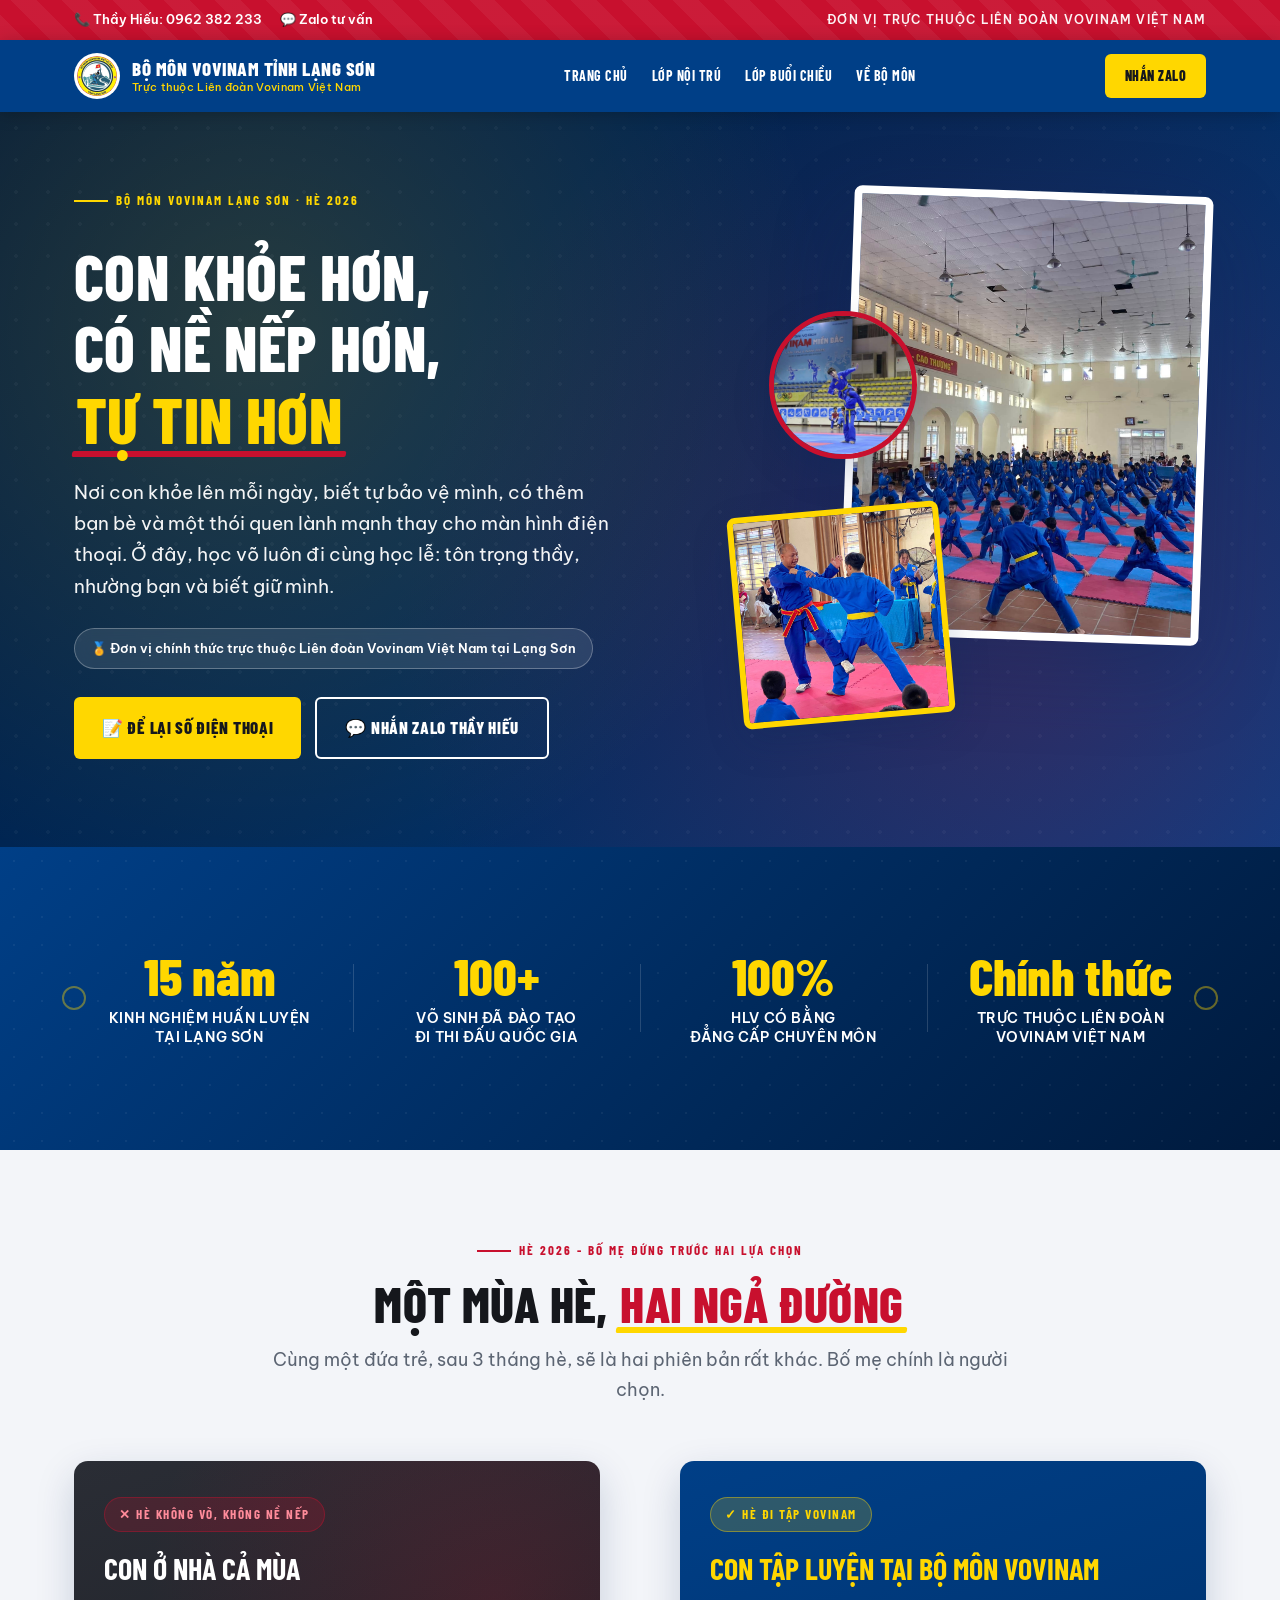
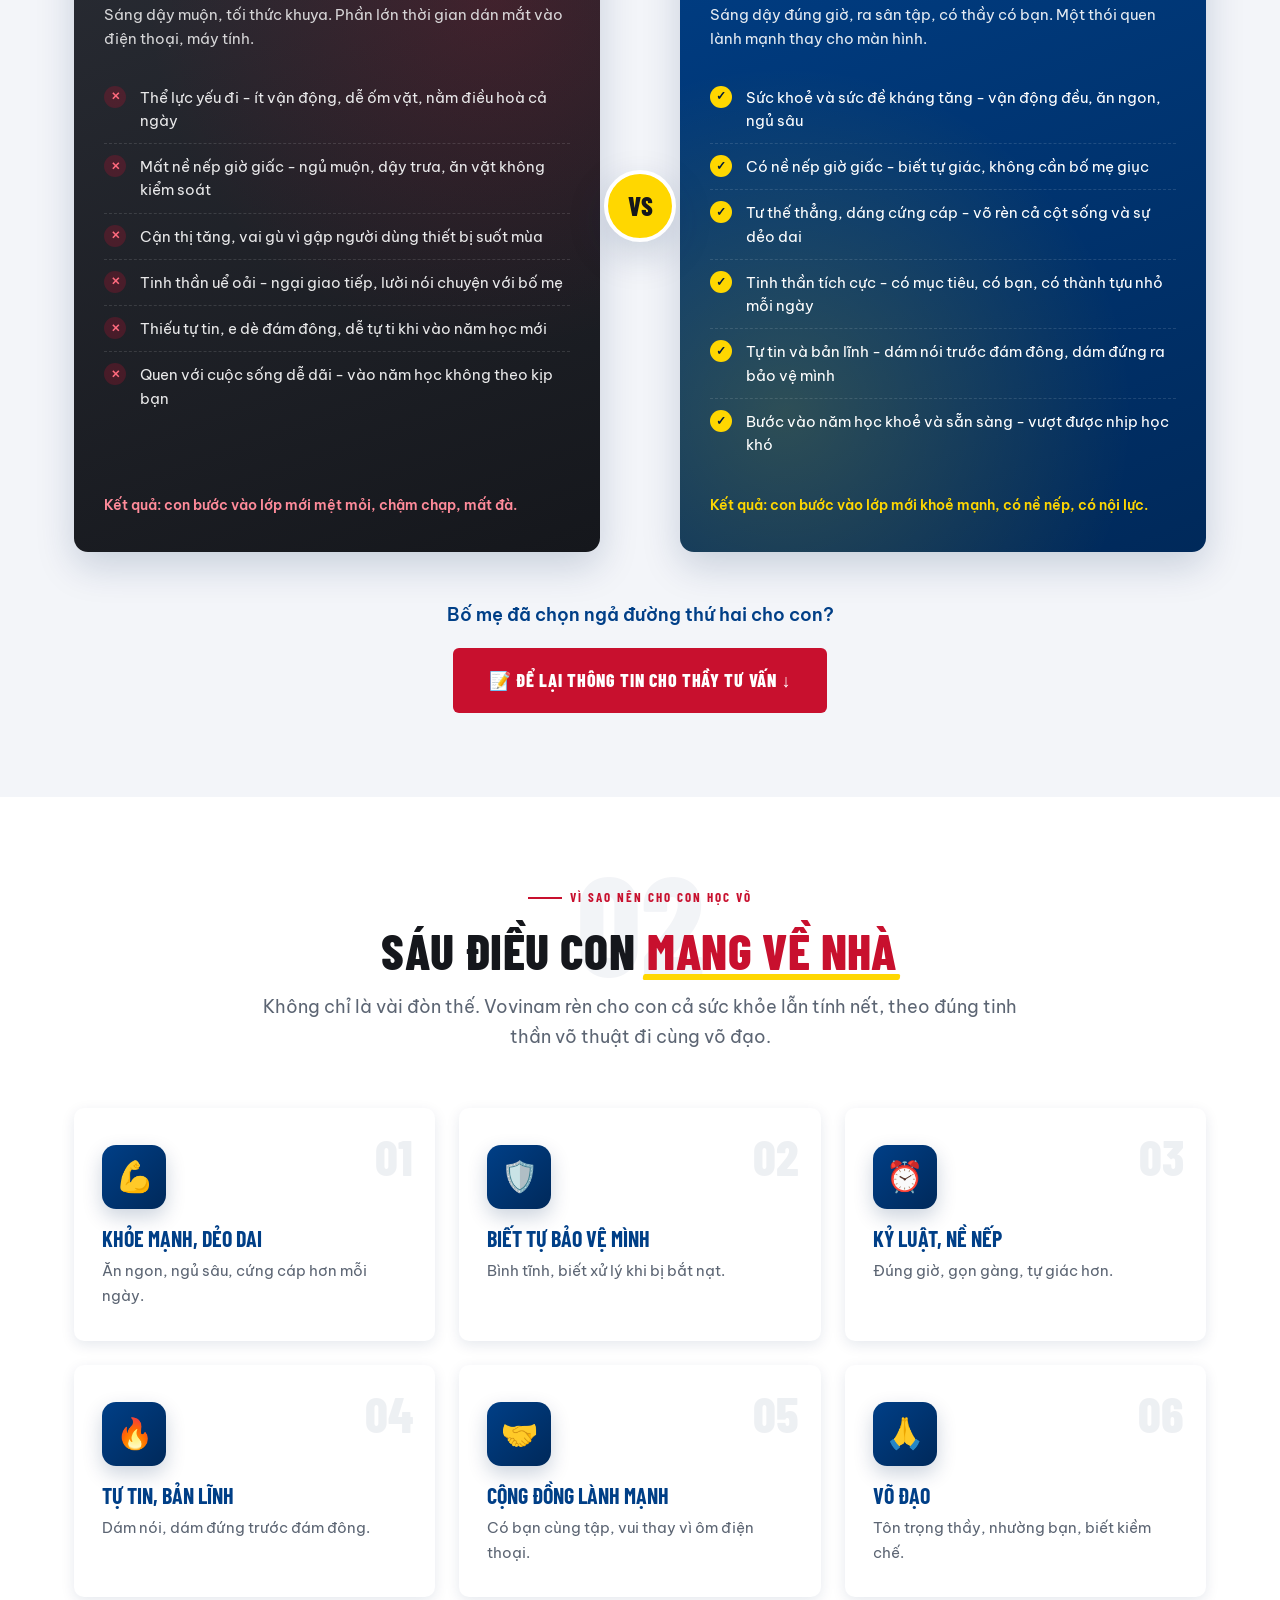
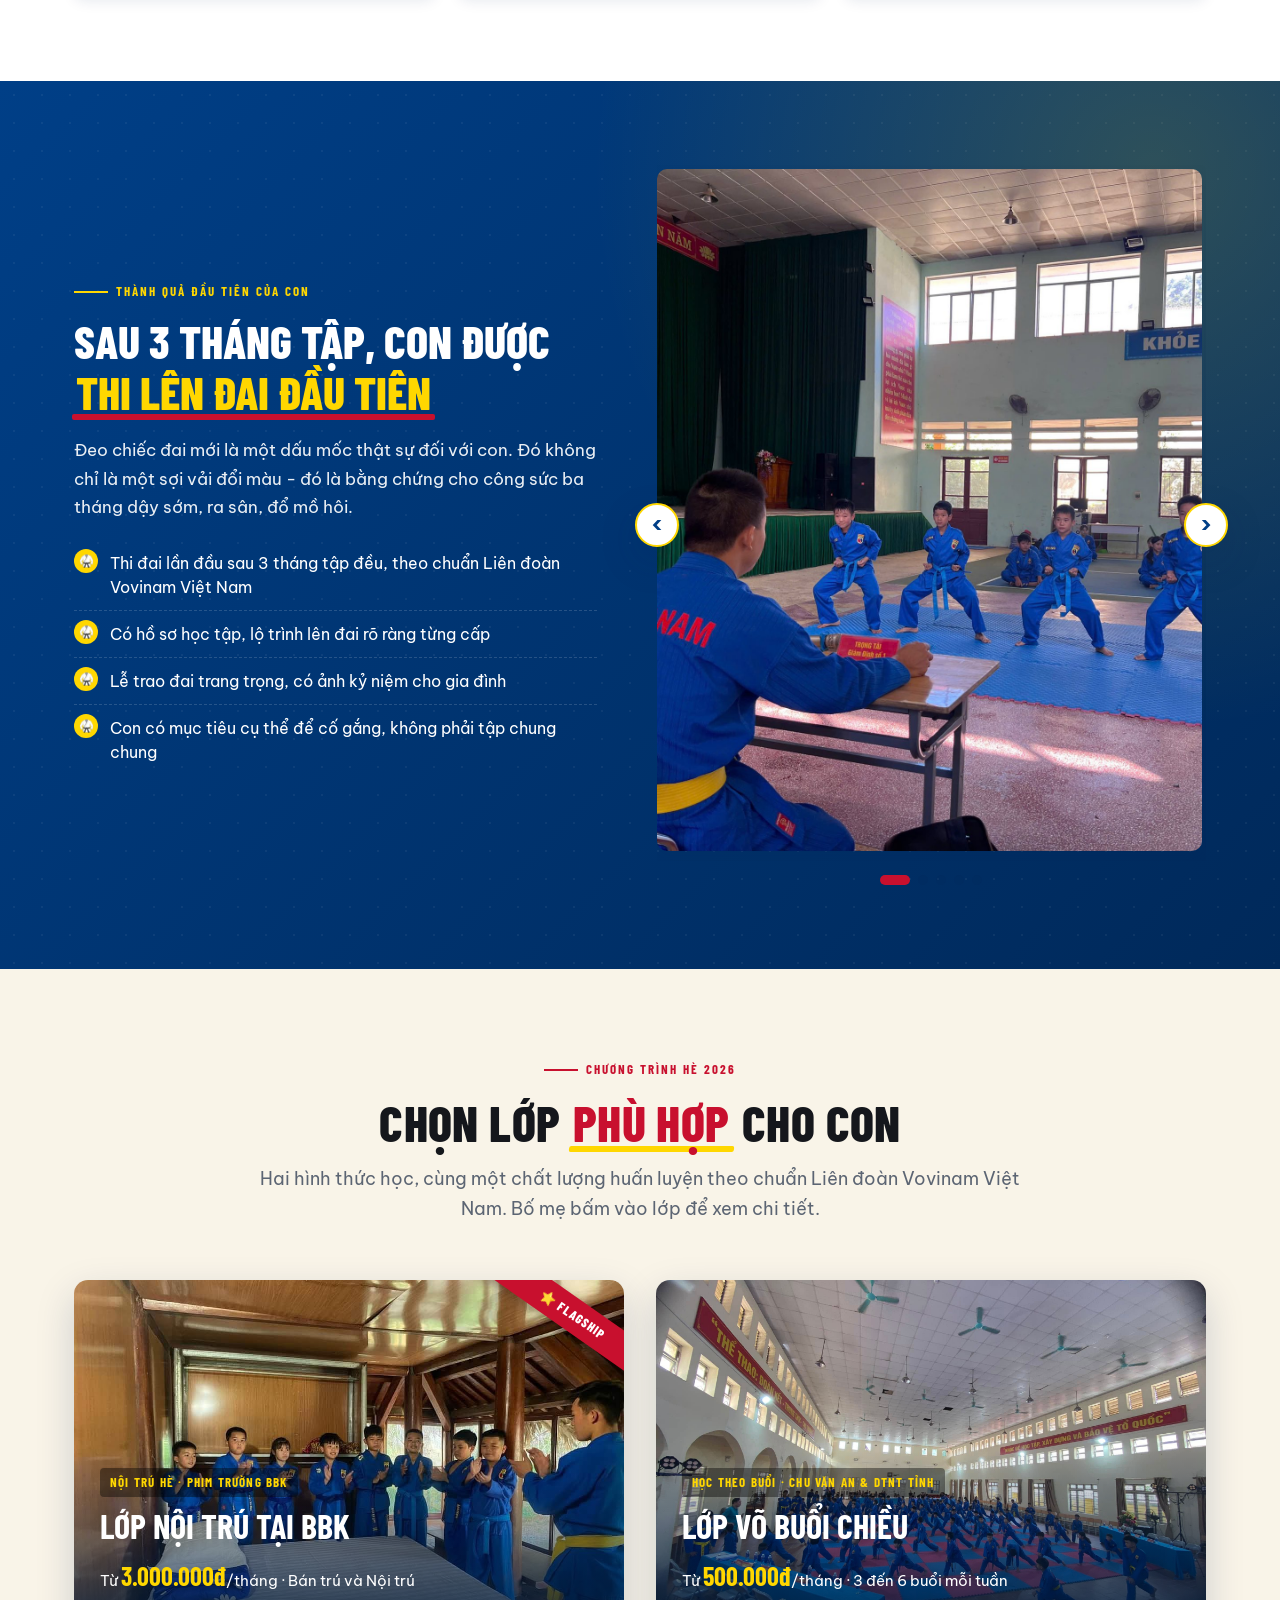
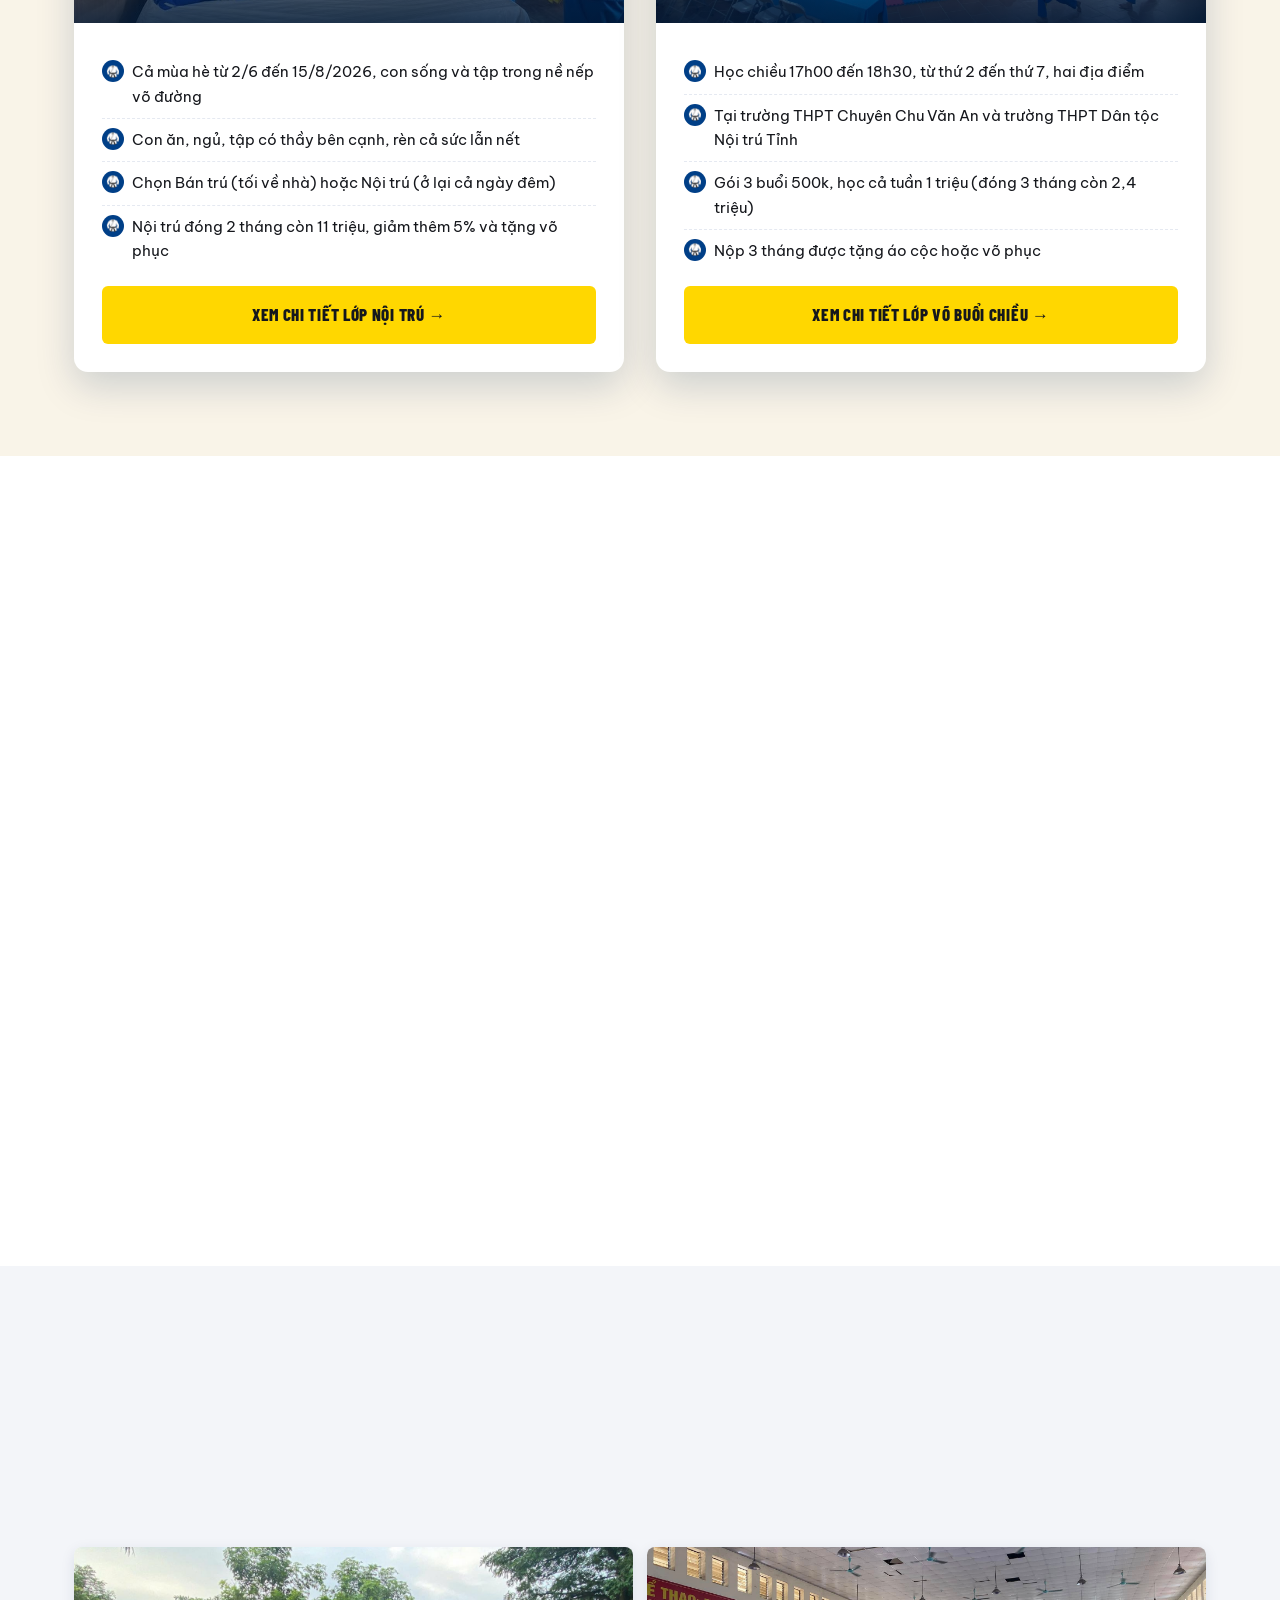
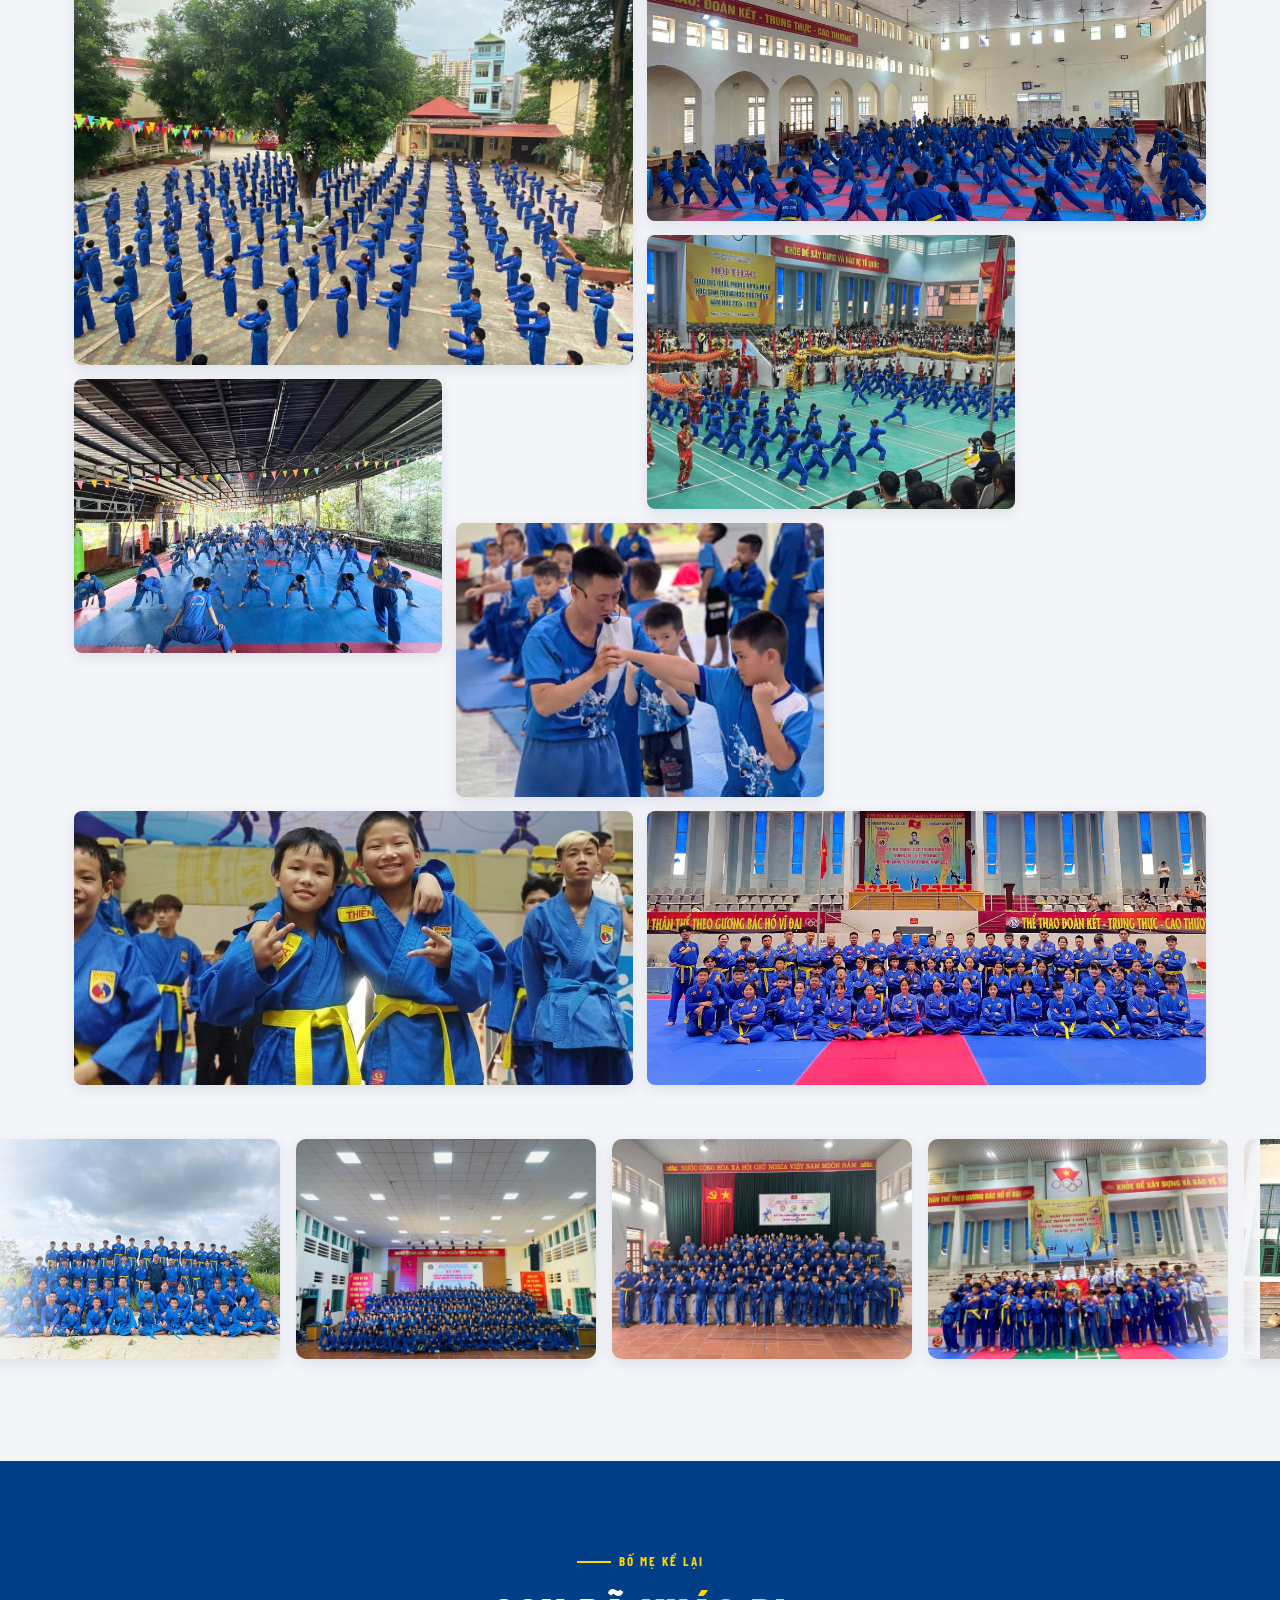
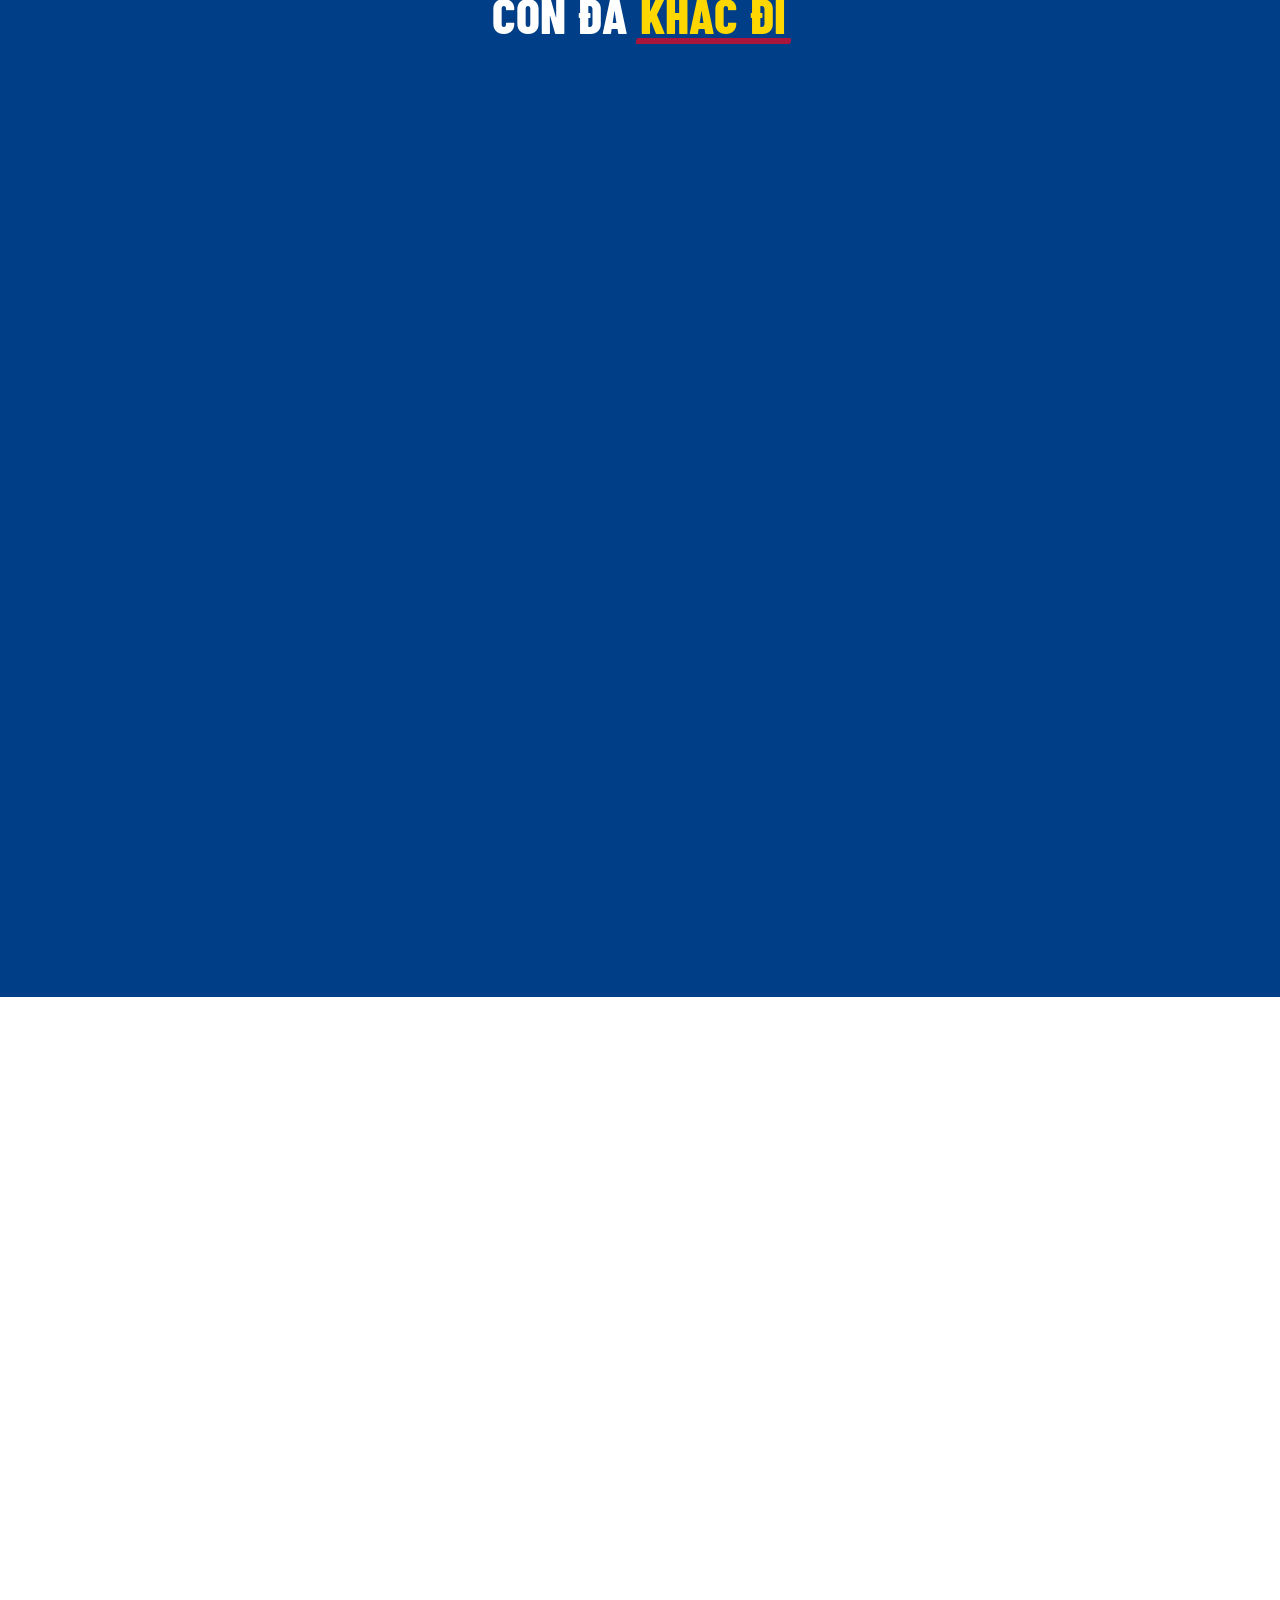
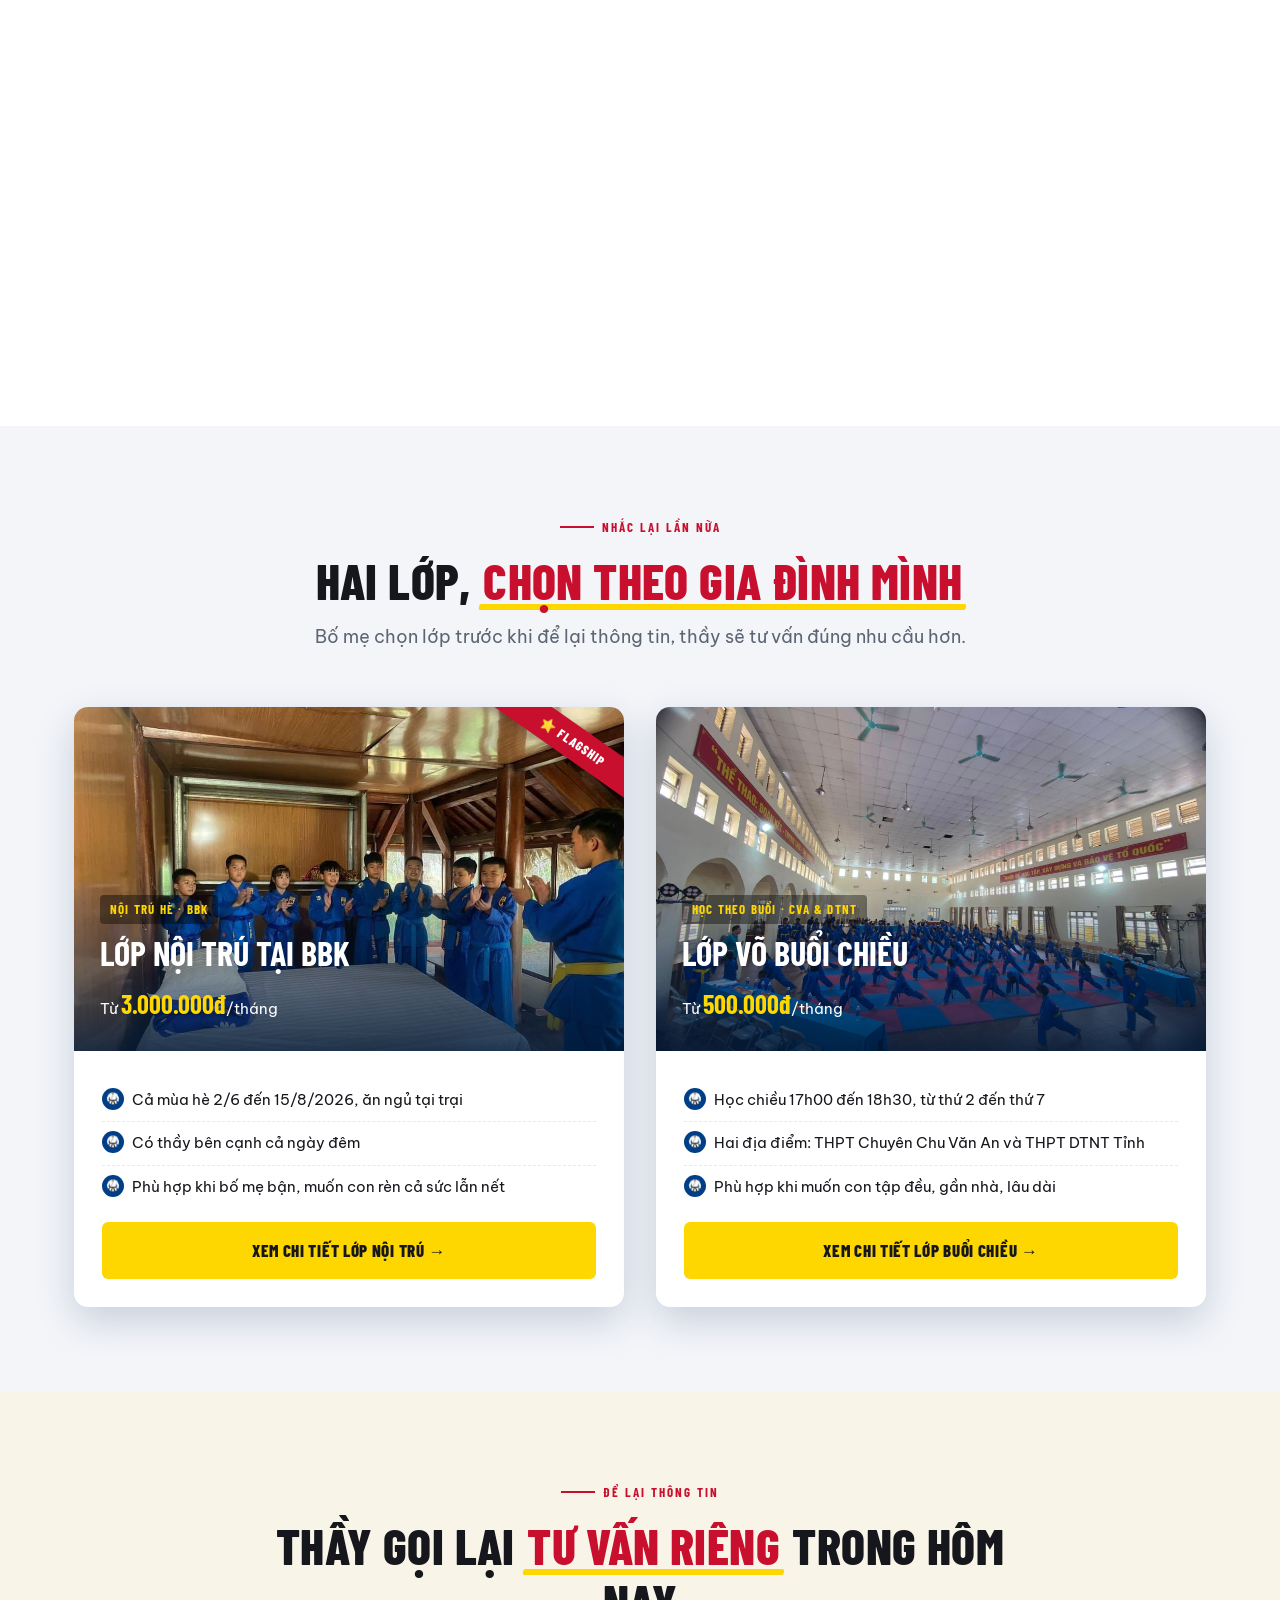
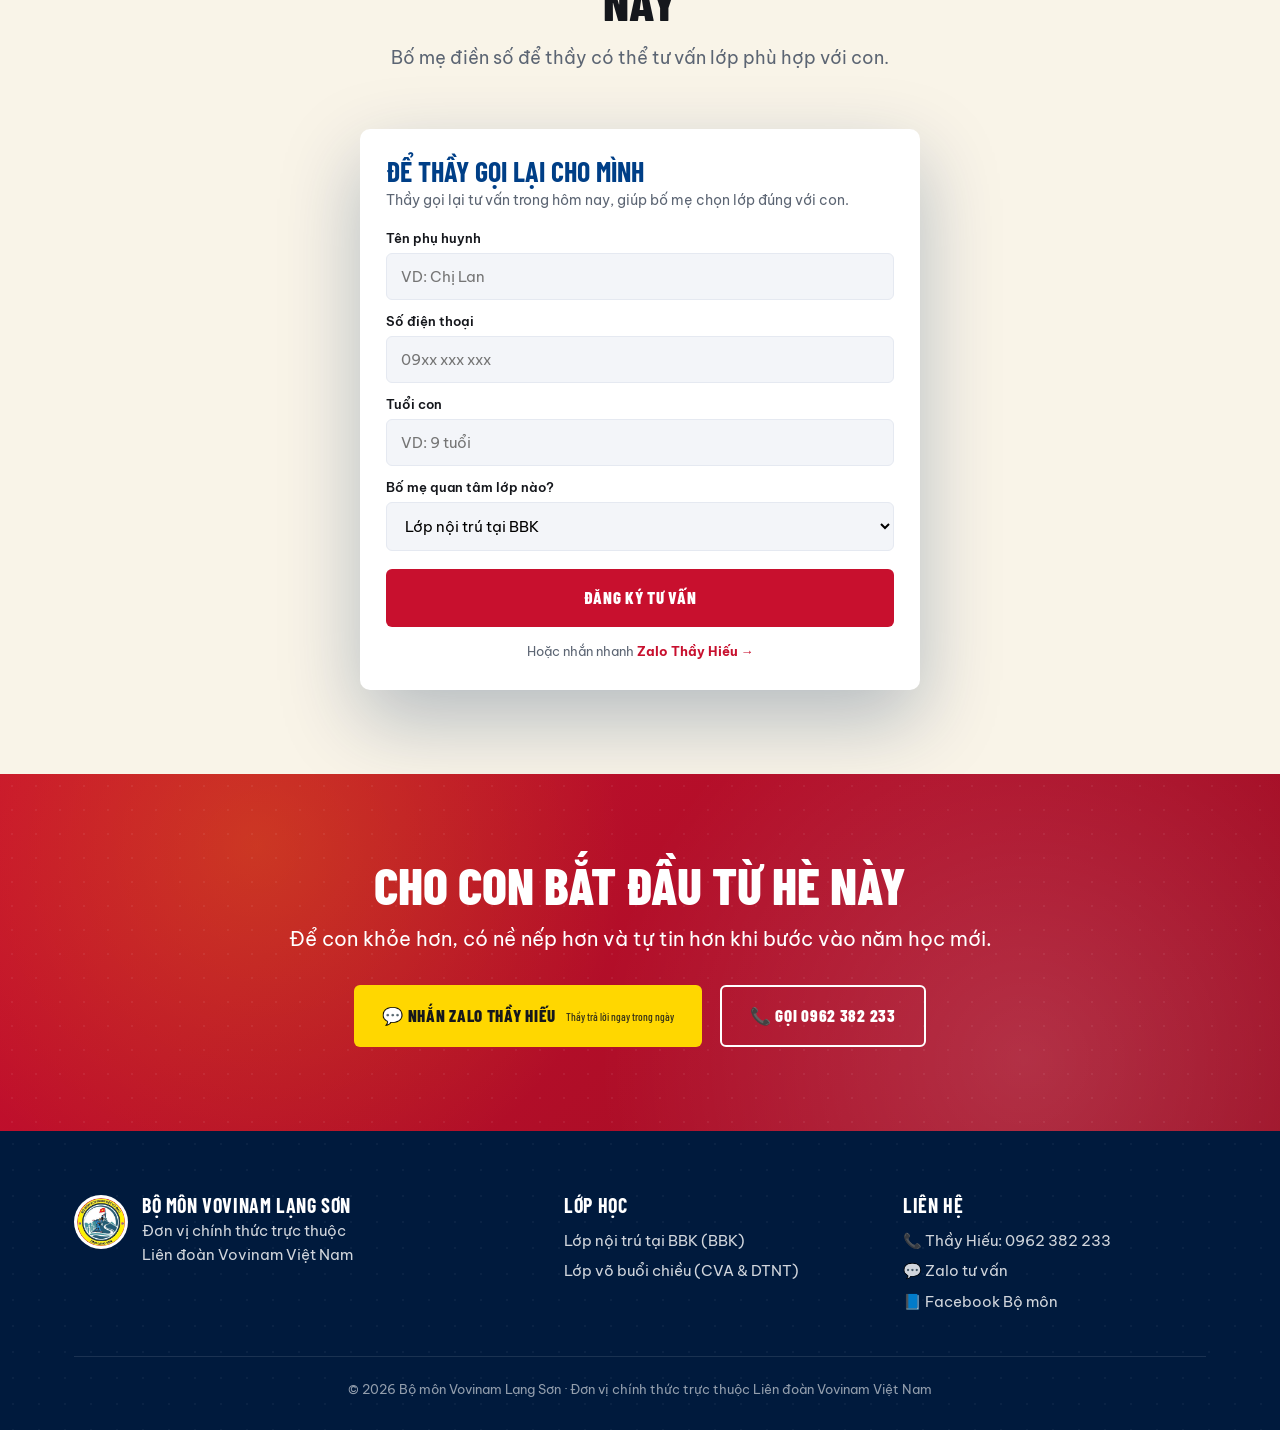
==== index.html @ 3c3fc13a "chore: bỏ tất cả địa chỉ placeholder ở footer 4 page" ====
<!DOCTYPE html>
<html lang="vi">
<head>
<meta charset="UTF-8">
<meta name="viewport" content="width=device-width, initial-scale=1.0">
<title>Bộ môn Vovinam Lạng Sơn · Hè 2026 cho con</title>
<meta name="description" content="Bộ môn Vovinam Tỉnh Lạng Sơn, đơn vị chính thức trực thuộc Liên đoàn Vovinam Việt Nam. Cho con học võ để khỏe hơn, có nề nếp hơn và tự tin hơn. Lớp võ buổi chiều và lớp nội trú tại BBK hè 2026.">
<link rel="preconnect" href="https://fonts.googleapis.com">
<link rel="preconnect" href="https://fonts.gstatic.com" crossorigin>
<link href="https://fonts.googleapis.com/css2?family=Barlow+Condensed:wght@600;700;800&family=Be+Vietnam+Pro:wght@400;500;600;700&family=Caveat:wght@600;700&display=swap&subset=vietnamese" rel="stylesheet">
<link rel="stylesheet" href="styles.css">
</head>
<body>

<!-- TOP CONTACT BAR -->
<div class="topbar"><div class="wrap">
  <div class="left">
    <span>📞 Thầy Hiếu: 0962 382 233</span>
    <span>💬 Zalo tư vấn</span>
  </div>
  <div class="right">Đơn vị trực thuộc Liên đoàn Vovinam Việt Nam</div>
</div></div>

<!-- NAV -->
<header class="nav"><div class="wrap">
  <a class="brand" href="index.html">
    <img src="img/logo-vovinam-langson.jpg" alt="Logo Bộ môn Vovinam Lạng Sơn">
    <span class="nm">BỘ MÔN VOVINAM TỈNH LẠNG SƠN<small>Trực thuộc Liên đoàn Vovinam Việt Nam</small></span>
  </a>
  <nav class="links">
    <a href="index.html">Trang chủ</a>
    <a href="lop-an-ngu.html">Lớp nội trú</a>
    <a href="lop-theo-gio.html">Lớp buổi chiều</a>
    <a href="ve-bo-mon.html">Về Bộ môn</a>
  </nav>
  <button class="nav-toggle" aria-label="Menu" type="button"><span></span></button><a class="nav-cta magnetic" href="https://zalo.me/0962382233">Nhắn Zalo</a>
</div></header>

<!-- HERO with photo composition (editorial) -->
<section class="hero">
  <div class="wrap">
    <div class="copy reveal">
      <span class="eyebrow">Bộ môn Vovinam Lạng Sơn · Hè 2026</span>
      <h1>Con khỏe hơn,<br>có nề&nbsp;nếp hơn,<br><span class="hl">tự tin hơn</span></h1>
      <p class="sub">Nơi con khỏe lên mỗi ngày, biết tự bảo vệ mình, có thêm bạn bè và một thói quen lành mạnh thay cho màn hình điện thoại. Ở đây, học võ luôn đi cùng học lễ: tôn trọng thầy, nhường bạn và biết giữ mình.</p>
      <span class="trust">🏅 Đơn vị chính thức trực thuộc Liên đoàn Vovinam Việt Nam tại Lạng Sơn</span>

      <!-- Hero CTAs -->
      <div style="margin-top:28px; display:flex; gap:14px; flex-wrap:wrap;">
        <a class="btn btn-vang" href="#dangky">📝 Để lại số điện thoại</a>
        <a class="btn btn-outline" href="https://zalo.me/0962382233">💬 Nhắn Zalo Thầy Hiếu</a>
      </div>
    </div>

    <!-- Photo composition: 3 images layered -->
    <div class="hero-photos reveal delay-2">
      <div class="ph-main">
        <img class="slot" src="img/hero-vo-sinh-da.jpg" alt="Võ sinh Vovinam Lạng Sơn đứng tấn đá" data-label="HERO · Võ sinh đứng tấn đá (dọc 4:5)">
      </div>
      <div class="ph-side">
        <img class="slot" src="img/hero-thay-tro.jpg" alt="Thầy hướng dẫn võ sinh" data-label="Thầy & trò (vuông 1:1)">
      </div>
      <div class="ph-tiny">
        <img class="slot" src="img/hero-chao-san.jpg" alt="Chào sàn Vovinam" data-label="Chào sàn (vuông)">
      </div>

    </div>
  </div>
</section>

<!-- TRUST BAND -->
<section class="block dark-grad">
  <div class="wrap">
    <div class="stats">
      <div class="s reveal">
        <div class="n"><span data-count="15" data-suffix=" năm">15 năm</span></div>
        <div class="l">Kinh nghiệm huấn luyện<br>tại Lạng Sơn</div>
      </div>
      <div class="s reveal delay-1">
        <div class="n"><span data-count="100" data-suffix="+">100+</span></div>
        <div class="l">Võ sinh đã đào tạo<br>đi thi đấu quốc gia</div>
      </div>
      <div class="s reveal delay-2">
        <div class="n"><span data-count="100" data-suffix="%">100%</span></div>
        <div class="l">HLV có bằng<br>đẳng cấp chuyên môn</div>
      </div>
      <div class="s reveal delay-3">
        <div class="n">Chính thức</div>
        <div class="l">Trực thuộc Liên đoàn<br>Vovinam Việt Nam</div>
      </div>
    </div>
  </div>
</section>

<!-- TWO-CHOICE COMPARE (hè không võ vs hè có võ) -->
<section class="block alt">
  <div class="wrap">
    <div class="section-head reveal">
      <span class="nm">01</span>
      <span class="eyebrow">Hè 2026 - Bố mẹ đứng trước hai lựa chọn</span>
      <h2>Một mùa hè, <span class="hl">hai ngả đường</span></h2>
      <p class="sub">Cùng một đứa trẻ, sau 3 tháng hè, sẽ là hai phiên bản rất khác. Bố mẹ chính là người chọn.</p>
    </div>

    <div class="compare-grid">
      <div class="compare-card bad reveal">
        <span class="kicker">✕ Hè không võ, không nề nếp</span>
        <h3>Con ở nhà cả mùa</h3>
        <p class="lead">Sáng dậy muộn, tối thức khuya. Phần lớn thời gian dán mắt vào điện thoại, máy tính.</p>
        <ul>
          <li>Thể lực yếu đi - ít vận động, dễ ốm vặt, nằm điều hoà cả ngày</li>
          <li>Mất nề nếp giờ giấc - ngủ muộn, dậy trưa, ăn vặt không kiểm soát</li>
          <li>Cận thị tăng, vai gù vì gập người dùng thiết bị suốt mùa</li>
          <li>Tinh thần uể oải - ngại giao tiếp, lười nói chuyện với bố mẹ</li>
          <li>Thiếu tự tin, e dè đám đông, dễ tự ti khi vào năm học mới</li>
          <li>Quen với cuộc sống dễ dãi - vào năm học không theo kịp bạn</li>
        </ul>
        <div class="foot">Kết quả: con bước vào lớp mới mệt mỏi, chậm chạp, mất đà.</div>
      </div>

      <div class="compare-vs">
        <div class="vs-badge">VS</div>
      </div>

      <div class="compare-card good reveal delay-2">
        <span class="kicker">✓ Hè đi tập Vovinam</span>
        <h3>Con tập luyện tại Bộ môn Vovinam</h3>
        <p class="lead">Sáng dậy đúng giờ, ra sân tập, có thầy có bạn. Một thói quen lành mạnh thay cho màn hình.</p>
        <ul>
          <li>Sức khoẻ và sức đề kháng tăng - vận động đều, ăn ngon, ngủ sâu</li>
          <li>Có nề nếp giờ giấc - biết tự giác, không cần bố mẹ giục</li>
          <li>Tư thế thẳng, dáng cứng cáp - võ rèn cả cột sống và sự dẻo dai</li>
          <li>Tinh thần tích cực - có mục tiêu, có bạn, có thành tựu nhỏ mỗi ngày</li>
          <li>Tự tin và bản lĩnh - dám nói trước đám đông, dám đứng ra bảo vệ mình</li>
          <li>Bước vào năm học khoẻ và sẵn sàng - vượt được nhịp học khó</li>
        </ul>
        <div class="foot">Kết quả: con bước vào lớp mới khoẻ mạnh, có nề nếp, có nội lực.</div>
      </div>
    </div>

    <div class="reveal" style="text-align:center; margin-top:48px;">
      <p style="font-size:18px; font-weight:600; color:var(--xanh); margin-bottom:18px;">
        Bố mẹ đã chọn ngả đường thứ hai cho con?
      </p>
      <a class="btn btn-do" href="#dangky" style="font-size:18px; padding:18px 36px;">
        📝 Để lại thông tin cho thầy tư vấn ↓
      </a>
    </div>
  </div>
</section>

<!-- BENEFITS (6 items) -->
<section class="block">
  <div class="wrap">
    <div class="section-head reveal">
      <span class="nm">02</span>
      <span class="eyebrow">Vì sao nên cho con học võ</span>
      <h2>Sáu điều con <span class="hl">mang về nhà</span></h2>
      <p class="sub">Không chỉ là vài đòn thế. Vovinam rèn cho con cả sức khỏe lẫn tính nết, theo đúng tinh thần võ thuật đi cùng võ đạo.</p>
    </div>
    <div class="feat">
      <div class="item reveal"><span class="num">01</span><div class="ico">💪</div><h3>Khỏe mạnh, dẻo dai</h3><p>Ăn ngon, ngủ sâu, cứng cáp hơn mỗi ngày.</p></div>
      <div class="item reveal delay-1"><span class="num">02</span><div class="ico">🛡️</div><h3>Biết tự bảo vệ mình</h3><p>Bình tĩnh, biết xử lý khi bị bắt nạt.</p></div>
      <div class="item reveal delay-2"><span class="num">03</span><div class="ico">⏰</div><h3>Kỷ luật, nề nếp</h3><p>Đúng giờ, gọn gàng, tự giác hơn.</p></div>
      <div class="item reveal"><span class="num">04</span><div class="ico">🔥</div><h3>Tự tin, bản lĩnh</h3><p>Dám nói, dám đứng trước đám đông.</p></div>
      <div class="item reveal delay-1"><span class="num">05</span><div class="ico">🤝</div><h3>Cộng đồng lành mạnh</h3><p>Có bạn cùng tập, vui thay vì ôm điện thoại.</p></div>
      <div class="item reveal delay-2"><span class="num">06</span><div class="ico">🙏</div><h3>Võ đạo</h3><p>Tôn trọng thầy, nhường bạn, biết kiềm chế.</p></div>
    </div>
  </div>
</section>

<!-- HIGHLIGHT: LÊN ĐAI SAU 3 THÁNG -->
<section class="block highlight-band">
  <div class="wrap">
    <div class="highlight-split">
      <div class="txt reveal">
        <span class="eyebrow">Thành quả đầu tiên của con</span>
        <h2>Sau 3 tháng tập, con được <span class="hl">thi lên đai đầu tiên</span></h2>
        <p>Đeo chiếc đai mới là một dấu mốc thật sự đối với con. Đó không chỉ là một sợi vải đổi màu - đó là bằng chứng cho công sức ba tháng dậy sớm, ra sân, đổ mồ hôi.</p>
        <ul>
          <li>Thi đai lần đầu sau 3 tháng tập đều, theo chuẩn Liên đoàn Vovinam Việt Nam</li>
          <li>Có hồ sơ học tập, lộ trình lên đai rõ ràng từng cấp</li>
          <li>Lễ trao đai trang trọng, có ảnh kỷ niệm cho gia đình</li>
          <li>Con có mục tiêu cụ thể để cố gắng, không phải tập chung chung</li>
        </ul>
      </div>

      <div class="reveal delay-2">
        <div class="carousel">
          <button class="carousel-btn prev" aria-label="Ảnh trước">‹</button>
          <button class="carousel-btn next" aria-label="Ảnh tiếp">›</button>
          <div class="carousel-track">
            <div class="carousel-slide">
              <img class="slot" src="img/dai-01-trao-dai.jpg" alt="Lễ trao đai" data-label="ĐAI 01 · Lễ trao đai (dọc 4:5)">
              <div class="cap">Lễ trao đai sau khoá tập</div>
            </div>
            <div class="carousel-slide">
              <img class="slot" src="img/dai-02-chao-thay.jpg" alt="Chào thầy nhận đai" data-label="ĐAI 02 · Chào thầy nhận đai">
              <div class="cap">Chào thầy, nhận đai mới</div>
            </div>
            <div class="carousel-slide">
              <img class="slot" src="img/dai-03-be-cuoi.jpg" alt="Bé khoe đai" data-label="ĐAI 03 · Bé khoe đai mới">
              <div class="cap">Bé hãnh diện với đai đầu tiên</div>
            </div>
            <div class="carousel-slide">
              <img class="slot" src="img/dai-04-doi-hinh.jpg" alt="Đội hình thi đai" data-label="ĐAI 04 · Đội hình thi đai">
              <div class="cap">Cả lớp lên đai cùng đợt</div>
            </div>
            <div class="carousel-slide">
              <img class="slot" src="img/dai-05-bo-me.jpg" alt="Bố mẹ đến dự" data-label="ĐAI 05 · Bố mẹ đến dự">
              <div class="cap">Bố mẹ đến dự lễ trao đai</div>
            </div>
          </div>
          <div class="carousel-dots"></div>
        </div>
      </div>
    </div>
  </div>
</section>

<!-- CHỌN LỚP (2 hub cards) -->
<section class="block kem" id="lop">
  <div class="wrap">
    <div class="section-head reveal">
      <span class="nm">03</span>
      <span class="eyebrow">Chương trình hè 2026</span>
      <h2>Chọn lớp <span class="hl">phù hợp</span> cho con</h2>
      <p class="sub">Hai hình thức học, cùng một chất lượng huấn luyện theo chuẩn Liên đoàn Vovinam Việt Nam. Bố mẹ bấm vào lớp để xem chi tiết.</p>
    </div>

    <div class="hubgrid">
      <article class="hubcard reveal">
        <div class="hub-img">
          <img class="slot" src="img/lop-an-ngu-card.jpg" alt="Lớp nội trú tại BBK" data-label="HUB · Lớp nội trú BBK (16:10)">
          <div class="top">
            <span class="kick">Nội trú hè · Phim trường BBK</span>
            <h3>Lớp nội trú tại BBK</h3>
            <div class="from">Từ <b>3.000.000đ</b>/tháng · Bán trú và Nội trú</div>
          </div>
        </div>
        <div class="badge-corner">⭐ Flagship</div>
        <div class="body">
          <ul>
            <li>Cả mùa hè từ 2/6 đến 15/8/2026, con sống và tập trong nề nếp võ đường</li>
            <li>Con ăn, ngủ, tập có thầy bên cạnh, rèn cả sức lẫn nết</li>
            <li>Chọn Bán trú (tối về nhà) hoặc Nội trú (ở lại cả ngày đêm)</li>
            <li>Nội trú đóng 2 tháng còn 11 triệu, giảm thêm 5% và tặng võ phục</li>
          </ul>
        </div>
        <div class="foot"><a class="btn btn-vang btn-block" href="lop-an-ngu.html">Xem chi tiết lớp nội trú →</a></div>
      </article>

      <article class="hubcard reveal delay-2">
        <div class="hub-img">
          <img class="slot" src="img/lop-theo-gio-card.jpg" alt="Lớp võ buổi chiều" data-label="HUB · Lớp võ buổi chiều (16:10)">
          <div class="top">
            <span class="kick">Học theo buổi · Chu Văn An &amp; DTNT Tỉnh</span>
            <h3>Lớp võ buổi chiều</h3>
            <div class="from">Từ <b>500.000đ</b>/tháng · 3 đến 6 buổi mỗi tuần</div>
          </div>
        </div>
        <div class="body">
          <ul>
            <li>Học chiều 17h00 đến 18h30, từ thứ 2 đến thứ 7, hai địa điểm</li>
            <li>Tại trường THPT Chuyên Chu Văn An và trường THPT Dân tộc Nội trú Tỉnh</li>
            <li>Gói 3 buổi 500k, học cả tuần 1 triệu (đóng 3 tháng còn 2,4 triệu)</li>
            <li>Nộp 3 tháng được tặng áo cộc hoặc võ phục</li>
          </ul>
        </div>
        <div class="foot"><a class="btn btn-vang btn-block" href="lop-theo-gio.html">Xem chi tiết lớp võ buổi chiều →</a></div>
      </article>
    </div>
  </div>
</section>

<!-- AUTHORITY (split editorial: framed photo + text) -->
<section class="block">
  <div class="wrap">
    <div class="section-head reveal">
      <span class="nm">04</span>
      <span class="eyebrow">Vì sao bố mẹ tin chúng tôi</span>
      <h2>Đây không phải một <span class="hl">lò võ tự phát</span></h2>
      <p class="sub">Khi gửi con đi tập, bố mẹ có quyền biết rõ con đang học ở đâu và với ai.</p>
    </div>

    <div class="split-editorial">
      <div class="reveal">
        <div class="framed landscape">
          <div class="border vang"></div>
          <div class="framed-img">
            <img class="slot" src="img/authority-hlv.jpg" alt="Huấn luyện viên Vovinam Lạng Sơn" data-label="AUTHORITY · HLV chính (ngang 16:10)">
          </div>
        </div>
      </div>

      <div class="txt reveal delay-2">
        <span class="eyebrow">Ba lý do bố mẹ yên tâm</span>
        <h2>Một đơn vị có <span class="hl">tên tuổi</span> và trách nhiệm</h2>
        <ul>
          <li><b>Đơn vị chính thức</b> - Bộ môn trực thuộc Liên đoàn Vovinam Việt Nam tại Lạng Sơn. Con học theo chương trình chuẩn của Liên đoàn, không phải bài tập tự nghĩ ra.</li>
          <li><b>Gần 15 năm và VĐV quốc gia</b> - Bộ môn đã đào tạo hơn 100 võ sinh đi thi đấu cấp quốc gia. Con được dạy bài bản từ gốc, lên đai có lộ trình rõ ràng.</li>
          <li><b>Huấn luyện viên có nghề</b> - Đội ngũ gắn bó nhiều năm, có bằng đẳng cấp chuyên môn được Liên đoàn Vovinam Việt Nam công nhận. Đây là những người thầy thật.</li>
        </ul>
      </div>
    </div>
  </div>
</section>

<!-- GALLERY mosaic (broken grid) -->
<section class="block alt">
  <div class="wrap">
    <div class="section-head reveal">
      <span class="nm">05</span>
      <span class="eyebrow">Hình ảnh thật</span>
      <h2>Hình ảnh <span class="hl">trên sàn tập</span></h2>
      <p class="sub">Một vài khoảnh khắc thật từ các buổi tập của Bộ môn Vovinam Tỉnh Lạng Sơn.</p>
    </div>

    <div class="mosaic reveal">
      <div class="cell c-1"><img class="slot" src="img/gallery-01.jpg" alt="Tập thể lực buổi sáng" data-label="GALLERY 01 · Tập thể lực (lớn, ngang 16:9)"><div class="cap">Tập thể lực buổi sáng</div></div>
      <div class="cell c-2"><img class="slot" src="img/gallery-02.jpg" alt="Đòn thế Vovinam" data-label="GALLERY 02 · Đòn thế (ngang 3:2)"><div class="cap">Đòn thế Vovinam</div></div>
      <div class="cell c-3"><img class="slot" src="img/gallery-03.jpg" alt="Thi đấu" data-label="GALLERY 03 · Thi đấu (vuông)"><div class="cap">Thi đấu, biểu diễn</div></div>
      <div class="cell c-4"><img class="slot" src="img/gallery-04.jpg" alt="Chào sân lễ nghĩa" data-label="GALLERY 04 · Chào sân (vuông)"><div class="cap">Chào sân, lễ nghĩa</div></div>
      <div class="cell c-5"><img class="slot" src="img/gallery-05.jpg" alt="Thầy kèm từng em" data-label="GALLERY 05 · Thầy kèm (vuông)"><div class="cap">Thầy kèm từng em</div></div>
      <div class="cell c-6"><img class="slot" src="img/gallery-06.jpg" alt="Các con cùng cười" data-label="GALLERY 06 · Cùng cười (ngang 3:2)"><div class="cap">Các con cùng cười</div></div>
      <div class="cell c-7"><img class="slot" src="img/gallery-07.jpg" alt="Đeo đai lên đẳng" data-label="GALLERY 07 · Đeo đai (ngang 3:2)"><div class="cap">Trao đai, lên đẳng</div></div>
    </div>
  </div>

  <!-- Bonus marquee row (extra photos) -->
  <div class="marquee" style="margin-top:48px">
    <div class="marquee-track">
      <div class="shot"><img class="slot" src="img/marquee-01.jpg" alt="Khởi động" data-label="Marquee 01"><div class="cap">Khởi động sáng</div></div>
      <div class="shot"><img class="slot" src="img/marquee-02.jpg" alt="Tập tấn" data-label="Marquee 02"><div class="cap">Tập tấn</div></div>
      <div class="shot"><img class="slot" src="img/marquee-03.jpg" alt="Ăn cơm cùng đội" data-label="Marquee 03"><div class="cap">Bữa cơm võ đường</div></div>
      <div class="shot"><img class="slot" src="img/marquee-04.jpg" alt="Đá vòng cầu" data-label="Marquee 04"><div class="cap">Đá vòng cầu</div></div>
      <div class="shot"><img class="slot" src="img/marquee-05.jpg" alt="Tự vệ đôi" data-label="Marquee 05"><div class="cap">Tự vệ đôi</div></div>
      <div class="shot"><img class="slot" src="img/marquee-06.jpg" alt="Sinh hoạt nhóm" data-label="Marquee 06"><div class="cap">Sinh hoạt nhóm</div></div>
      <!-- duplicate for seamless loop -->
      <div class="shot" aria-hidden="true"><img class="slot" src="img/marquee-01.jpg" alt=""><div class="cap">Khởi động sáng</div></div>
      <div class="shot" aria-hidden="true"><img class="slot" src="img/marquee-02.jpg" alt=""><div class="cap">Tập tấn</div></div>
      <div class="shot" aria-hidden="true"><img class="slot" src="img/marquee-03.jpg" alt=""><div class="cap">Bữa cơm võ đường</div></div>
      <div class="shot" aria-hidden="true"><img class="slot" src="img/marquee-04.jpg" alt=""><div class="cap">Đá vòng cầu</div></div>
      <div class="shot" aria-hidden="true"><img class="slot" src="img/marquee-05.jpg" alt=""><div class="cap">Tự vệ đôi</div></div>
      <div class="shot" aria-hidden="true"><img class="slot" src="img/marquee-06.jpg" alt=""><div class="cap">Sinh hoạt nhóm</div></div>
    </div>
  </div>
</section>

<!-- SUCCESS STORIES (polaroid stack - editorial signature) -->
<section class="block dark">
  <div class="wrap">
    <div class="section-head reveal">
      <span class="nm">06</span>
      <span class="eyebrow">Bố mẹ kể lại</span>
      <h2>Con đã <span class="hl">khác đi</span></h2>
    </div>

    <div class="polaroid-row">
      <div class="polaroid reveal">
        <div class="ph-img"><img class="slot" src="img/story-01.jpg" alt="Bé sau khoá hè" data-label="STORY 01 · Bé sau khoá hè (dọc 4:5)"></div>
        <div class="cap">"Sau hè cháu khỏe ra, ăn được, ngủ sâu, ít ốm vặt hơn hẳn."</div>
      </div>
      <div class="polaroid reveal delay-1">
        <div class="ph-img"><img class="slot" src="img/story-02.jpg" alt="Bé dạn dĩ hơn" data-label="STORY 02 · Bé dạn dĩ (dọc 4:5)"></div>
        <div class="cap">"Cháu nhút nhát, nay chịu nói chuyện với người lạ và biết chào hỏi."</div>
      </div>
      <div class="polaroid reveal delay-2">
        <div class="ph-img"><img class="slot" src="img/story-03.jpg" alt="Bé khoẻ hẳn" data-label="STORY 03 · Bé khoẻ hẳn (dọc 4:5)"></div>
        <div class="cap">"Lớp gần nhà nên đưa đón nhẹ. Cháu vẫn tập đều, không thấy nản."</div>
      </div>
    </div>

    <div class="testimonials-grid" style="margin-top:60px">
      <div class="tcard reveal">
        <div class="stars">★★★★★</div>
        <blockquote>"Hè trước cháu ở nhà cả ngày dán mắt vào điện thoại. Năm nay đi tập được tháng rưỡi, ngủ tốt hơn, ăn được, tinh thần cũng khá lên."</blockquote>
        <div class="who">
          <div class="nm">Chị Lan<small>Phụ huynh bé Minh · 9 tuổi</small></div>
        </div>
      </div>
      <div class="tcard reveal delay-1">
        <div class="stars">★★★★★</div>
        <blockquote>"Mình tìm chỗ tập có người lớn quản, không phải lò võ tự phát. Ở đây các thầy có chuyên môn rõ ràng, cháu được dạy tử tế từ đòn cơ bản."</blockquote>
        <div class="who">
          <div class="nm">Anh Tuấn<small>Phụ huynh bé Quang</small></div>
        </div>
      </div>
      <div class="tcard reveal delay-2">
        <div class="stars">★★★★★</div>
        <blockquote>"Cho cháu học lớp buổi chiều 3 buổi/tuần, học phí phải chăng, đưa đón gần nhà. Cháu chịu khó tập đều, có hứng thú thật chứ không phải bị ép."</blockquote>
        <div class="who">
          <div class="nm">Chị Hương<small>Phụ huynh lớp Chu Văn An</small></div>
        </div>
      </div>
    </div>
  </div>
</section>

<!-- FAQ -->
<section class="block">
  <div class="wrap">
    <div class="section-head reveal">
      <span class="nm">07</span>
      <span class="eyebrow">Bố mẹ thường hỏi</span>
      <h2>Những câu hỏi <span class="hl">hay gặp</span></h2>
    </div>
    <div class="faq reveal">
      <details open>
        <summary>Vovinam là gì? Có khác gì các môn võ khác?</summary>
        <p>Vovinam là môn võ thuật của người Việt Nam, do Sáng tổ Nguyễn Lộc sáng lập năm 1938. Đặc trưng của Vovinam là sự kết hợp giữa võ thuật và võ đạo: bên cạnh đòn thế, quyền pháp, đối kháng, môn sinh được rèn tinh thần Võ Đạo, nhân nghĩa và tự chủ. Vovinam có hệ thống đai và đẳng rõ ràng, được Liên đoàn Vovinam Việt Nam quản lý thống nhất và đã phát triển ra nhiều quốc gia trên thế giới.</p>
      </details>
      <details>
        <summary>Vovinam có được công nhận là thể thao học đường không?</summary>
        <p>Có. Vovinam là một trong những môn võ được Bộ Giáo dục &amp; Đào tạo và Tổng cục Thể dục Thể thao công nhận đưa vào hệ thống thể thao học đường tại Việt Nam. Tại nhiều địa phương, Vovinam được tổ chức trong giờ thể dục và hoạt động ngoại khoá của trường học. Lạng Sơn cũng nằm trong hệ thống đó, có giải Vovinam học sinh cấp tỉnh hằng năm.</p>
      </details>
      <details>
        <summary>Con mấy tuổi thì học Vovinam được?</summary>
        <p>Đẹp nhất là từ <b>6 tuổi</b> trở lên, khi con đã hiểu lệnh, đứng vững và đủ thể lực cho các đòn cơ bản. Tuy nhiên Bộ môn vẫn nhận một số cháu <b>4-5 tuổi</b> theo yêu cầu của phụ huynh - các thầy có kinh nghiệm dạy trẻ mầm non, biết cách dẫn dắt cho con vui và an toàn. Trên 6 tuổi, con vào lớp chính khoá theo lộ trình bình thường.</p>
      </details>
      <details>
        <summary>Bộ môn Vovinam Tỉnh Lạng Sơn là gì? Có chính thức không?</summary>
        <p>Bộ môn Vovinam Tỉnh Lạng Sơn là đơn vị chính thức trực thuộc Liên đoàn Vovinam Việt Nam tại Lạng Sơn, không phải câu lạc bộ tự lập. Huấn luyện viên có bằng đẳng cấp chuyên môn được Liên đoàn công nhận. Bộ môn đã đào tạo hơn 100 võ sinh đi thi đấu cấp quốc gia. Bố mẹ xem chi tiết tại trang <a href="ve-bo-mon.html" style="color:var(--do); font-weight:700">Về Bộ môn →</a> để thấy hình ảnh lớp học, HLV, biểu diễn và thành tích.</p>
      </details>
      <details>
        <summary>Con tôi chưa biết gì về võ, có theo được không?</summary>
        <p>Bố mẹ yên tâm. Hầu hết các con khi mới đến đều bắt đầu từ con số không. Thầy dạy từ những đòn cơ bản nhất rồi tăng dần theo sức của từng em, không em nào bị bỏ lại.</p>
      </details>
      <details>
        <summary>Học võ con có hung hăng hơn không?</summary>
        <p>Ngược lại. Ở đây võ thuật luôn đi cùng võ đạo. Con được dạy tôn trọng thầy, nhường nhịn bạn và biết kiềm chế, chỉ dùng những gì học được để tự bảo vệ mình khi thật sự cần.</p>
      </details>
      <details>
        <summary>Nên chọn lớp võ buổi chiều hay lớp nội trú?</summary>
        <p>Lớp võ buổi chiều (tại THPT Chu Văn An và THPT DTNT Tỉnh) hợp khi bố mẹ muốn con tập đều, gần nhà, chi phí nhẹ nhàng và duy trì lâu dài. Lớp nội trú tại BBK hợp khi bố mẹ bận cả ngày và muốn con có trọn một mùa hè trong nề nếp. Bố mẹ nhắn Zalo, thầy tư vấn theo đúng trường hợp của con.</p>
      </details>
    </div>
  </div>
</section>

<!-- REPEAT: CHỌN LỚP (mini hub cards reminder) -->
<section class="block alt">
  <div class="wrap">
    <div class="section-head reveal">
      <span class="eyebrow">Nhắc lại lần nữa</span>
      <h2>Hai lớp, <span class="hl">chọn theo gia đình mình</span></h2>
      <p class="sub">Bố mẹ chọn lớp trước khi để lại thông tin, thầy sẽ tư vấn đúng nhu cầu hơn.</p>
    </div>

    <div class="hubgrid">
      <article class="hubcard reveal">
        <div class="hub-img">
          <img class="slot" src="img/lop-an-ngu-card.jpg" alt="Lớp nội trú tại BBK" data-label="HUB · Lớp nội trú BBK (16:10)">
          <div class="top">
            <span class="kick">Nội trú hè · BBK</span>
            <h3>Lớp nội trú tại BBK</h3>
            <div class="from">Từ <b>3.000.000đ</b>/tháng</div>
          </div>
        </div>
        <div class="badge-corner">⭐ Flagship</div>
        <div class="body">
          <ul>
            <li>Cả mùa hè 2/6 đến 15/8/2026, ăn ngủ tại trại</li>
            <li>Có thầy bên cạnh cả ngày đêm</li>
            <li>Phù hợp khi bố mẹ bận, muốn con rèn cả sức lẫn nết</li>
          </ul>
        </div>
        <div class="foot"><a class="btn btn-vang btn-block" href="lop-an-ngu.html">Xem chi tiết lớp nội trú →</a></div>
      </article>

      <article class="hubcard reveal delay-2">
        <div class="hub-img">
          <img class="slot" src="img/lop-theo-gio-card.jpg" alt="Lớp võ buổi chiều" data-label="HUB · Lớp võ buổi chiều (16:10)">
          <div class="top">
            <span class="kick">Học theo buổi · CVA &amp; DTNT</span>
            <h3>Lớp võ buổi chiều</h3>
            <div class="from">Từ <b>500.000đ</b>/tháng</div>
          </div>
        </div>
        <div class="body">
          <ul>
            <li>Học chiều 17h00 đến 18h30, từ thứ 2 đến thứ 7</li>
            <li>Hai địa điểm: THPT Chuyên Chu Văn An và THPT DTNT Tỉnh</li>
            <li>Phù hợp khi muốn con tập đều, gần nhà, lâu dài</li>
          </ul>
        </div>
        <div class="foot"><a class="btn btn-vang btn-block" href="lop-theo-gio.html">Xem chi tiết lớp buổi chiều →</a></div>
      </article>
    </div>
  </div>
</section>

<!-- LEAD FORM + FINAL CTA -->
<section class="block kem" id="dangky">
  <div class="wrap" style="max-width:880px">
    <div class="section-head reveal">
      <span class="nm">08</span>
      <span class="eyebrow">Để lại thông tin</span>
      <h2>Thầy gọi lại <span class="hl">tư vấn riêng</span> trong hôm nay</h2>
      <p class="sub">Bố mẹ điền số để thầy có thể tư vấn lớp phù hợp với con.</p>
    </div>

    <div class="lead-card reveal" style="max-width:560px; margin:0 auto;">
      <form action="https://docs.google.com/forms/d/e/REPLACE_FORM_ID/formResponse" method="post" target="vovinam_iframe">
        <h3>Để thầy gọi lại cho mình</h3>
        <p class="intro">Thầy gọi lại tư vấn trong hôm nay, giúp bố mẹ chọn lớp đúng với con.</p>
        <label>Tên phụ huynh</label>
        <input type="text" name="entry.REPLACE_TEN" placeholder="VD: Chị Lan" required>
        <label>Số điện thoại</label>
        <input type="tel" name="entry.REPLACE_SDT" placeholder="09xx xxx xxx" required>
        <label>Tuổi con</label>
        <input type="text" name="entry.REPLACE_TUOI" placeholder="VD: 9 tuổi">
        <label>Bố mẹ quan tâm lớp nào?</label>
        <select name="entry.REPLACE_LOP">
          <option>Lớp nội trú tại BBK</option>
          <option>Lớp võ buổi chiều (CVA & DTNT)</option>
          <option>Chưa rõ, cần thầy tư vấn</option>
        </select>
        <input type="hidden" name="entry.REPLACE_NGUON" value="Trang chủ v2">
        <button type="submit" class="btn btn-do btn-block">Đăng ký tư vấn</button>
        <div class="alt">Hoặc nhắn nhanh <a href="https://zalo.me/0962382233">Zalo Thầy Hiếu →</a></div>
      </form>
      <div class="thanks">
        <div class="big">🙏</div>
        <h3>Cảm ơn bố mẹ</h3>
        <p>Thầy đã nhận được thông tin và sẽ gọi lại trong hôm nay. Cần gấp, bố mẹ nhắn Zalo Thầy Hiếu 0962 382 233.</p>
      </div>
    </div>
    <iframe name="vovinam_iframe" style="display:none" title="vovinam-form"></iframe>
  </div>
</section>

<!-- FINAL CTA STRIP -->
<section class="block cta-strip" id="lienhe">
  <div class="wrap">
    <h2 class="reveal">Cho con bắt đầu từ hè này</h2>
    <p class="reveal delay-1">Để con khỏe hơn, có nề nếp hơn và tự tin hơn khi bước vào năm học mới.</p>
    <div class="cta-row reveal delay-2">
      <a class="btn btn-vang" href="https://zalo.me/0962382233">💬 Nhắn Zalo Thầy Hiếu<small>Thầy trả lời ngay trong ngày</small></a>
      <a class="btn btn-outline" href="tel:0962382233">📞 Gọi 0962 382 233</a>
    </div>
  </div>
</section>

<!-- FOOTER -->
<footer><div class="wrap">
  <div class="cols">
    <div>
      <div class="brand-f">
        <img src="img/logo-vovinam-langson.jpg" alt="Logo Bộ môn Vovinam Lạng Sơn">
        <div>
          <h4>Bộ môn Vovinam Lạng Sơn</h4>
          Đơn vị chính thức trực thuộc<br>Liên đoàn Vovinam Việt Nam
        </div>
      </div>
    </div>
    <div>
      <h4>Lớp học</h4>
      <p><a href="lop-an-ngu.html">Lớp nội trú tại BBK (BBK)</a></p>
      <p><a href="lop-theo-gio.html">Lớp võ buổi chiều (CVA & DTNT)</a></p>
    </div>
    <div>
      <h4>Liên hệ</h4>
      <p>📞 Thầy Hiếu: 0962 382 233</p>
      <p>💬 <a href="https://zalo.me/0962382233">Zalo tư vấn</a></p>
      <p>📘 <a href="https://www.facebook.com/profile.php?id=100049109539162&amp;locale=vi_VN" target="_blank" rel="noopener">Facebook Bộ môn</a></p>
    </div>
  </div>
  <div class="copy">© 2026 Bộ môn Vovinam Lạng Sơn · Đơn vị chính thức trực thuộc Liên đoàn Vovinam Việt Nam</div>
</div></footer>

<!-- STICKY MOBILE CALL BAR -->
<div class="callbar">
  <a class="btn btn-do" href="https://zalo.me/0962382233">💬 Zalo</a>
  <a class="btn btn-vang" href="tel:0962382233">📞 Gọi tư vấn</a>
</div>

<script src="scripts.js" defer></script>
</body>
</html>
---- styles.css ----
/* ============================================================
   VOVINAM LẠNG SƠN — Landing v2 (Editorial Magazine)
   Brand: Vàng #FFD700 · Xanh #003F87 · Đỏ #C8102E
   Style: Editorial — broken grids, polaroid stacks, sticker overlays,
          framed pop-out photos, magazine kickers, magnetic motion.
   ============================================================ */

:root {
  --vang:    #FFD700;
  --vang-d:  #E6B800;
  --xanh:    #003F87;
  --xanh-d:  #00295a;
  --xanh-dd: #001a3d;
  --do:      #C8102E;
  --do-d:    #9c0c23;
  --kem:     #f9f4e8;          /* cream cho editorial */
  --kraft:   #ede4cf;          /* paper background */
  --den:     #15171c;
  --den-2:   #2a2d35;
  --xam:     #5c6573;
  --xam-l:   #8c95a6;
  --xam-bg:  #f3f5f9;
  --line:    #e5e9f1;
  --trang:   #ffffff;
  --shadow-s: 0 4px 14px rgba(0,41,90,.10);
  --shadow:   0 14px 38px rgba(0,41,90,.18);
  --shadow-l: 0 30px 80px rgba(0,41,90,.28);
  --maxw:    1180px;
  --maxw-w:  1320px;
}

*, *::before, *::after { margin:0; padding:0; box-sizing:border-box; }
html { scroll-behavior:smooth; }
body {
  font-family:'Be Vietnam Pro',-apple-system,BlinkMacSystemFont,'Segoe UI',Roboto,sans-serif;
  color:var(--den); line-height:1.62; background:var(--trang); font-size:16px;
  -webkit-font-smoothing:antialiased; overflow-x:hidden;
}
img { max-width:100%; display:block; }
a { color:inherit; text-decoration:none; }
button { font:inherit; cursor:pointer; border:none; background:none; }
::selection { background:var(--vang); color:var(--den); }

.wrap { width:100%; max-width:var(--maxw); margin:0 auto; padding:0 24px; }
.wrap-w { max-width:var(--maxw-w); }

/* heading + display fonts */
h1, h2, h3, h4, .display { font-family:'Barlow Condensed','Be Vietnam Pro',sans-serif; line-height:1.02; }
.display { text-transform:uppercase; letter-spacing:.4px; font-weight:800; }
.eyebrow {
  display:inline-flex; align-items:center; gap:8px;
  color:var(--do); font-family:'Barlow Condensed',sans-serif;
  font-weight:700; text-transform:uppercase; letter-spacing:2px;
  font-size:13px;
}
.eyebrow::before { content:""; width:34px; height:2px; background:var(--do); }
section.dark .eyebrow, section.dark-grad .eyebrow, .hero .eyebrow { color:var(--vang); }
section.dark .eyebrow::before, section.dark-grad .eyebrow::before, .hero .eyebrow::before { background:var(--vang); }

/* ---------- TOPBAR ---------- */
.topbar { background:var(--do); color:#fff; font-size:13px; font-weight:600; position:relative; overflow:hidden; }
.topbar::before {
  content:""; position:absolute; inset:0;
  background:repeating-linear-gradient(45deg, rgba(255,255,255,.05) 0 18px, transparent 18px 36px);
  animation:stripe-slide 20s linear infinite;
}
@keyframes stripe-slide { from{background-position:0 0} to{background-position:72px 0} }
.topbar .wrap { display:flex; justify-content:space-between; align-items:center; height:40px; gap:12px; position:relative; z-index:1; }
.topbar .left { display:flex; gap:18px; }
.topbar .right { text-transform:uppercase; letter-spacing:1.2px; opacity:.95; font-size:12px; }
@media (max-width:720px){
  .topbar .right { display:none; }
  .topbar .left { gap:14px; font-size:12px; }
}

/* ---------- NAV ---------- */
.nav { position:sticky; top:0; z-index:50; background:var(--xanh); color:#fff; box-shadow:0 2px 16px rgba(0,0,0,.22); }
.nav .wrap { display:flex; align-items:center; justify-content:space-between; height:72px; gap:14px; }
.nav .brand { display:flex; align-items:center; gap:12px; }
.nav .brand img { height:46px; width:46px; border-radius:50%; background:#fff; padding:3px; object-fit:contain; }
.nav .brand .nm { font-family:'Barlow Condensed',sans-serif; font-weight:800; text-transform:uppercase; font-size:19px; letter-spacing:.5px; line-height:1; }
.nav .brand .nm small { display:block; font-family:'Be Vietnam Pro',sans-serif; font-weight:500; font-size:11px; letter-spacing:.3px; color:var(--vang); text-transform:none; margin-top:4px; }
.nav .links { display:flex; gap:24px; font-weight:700; font-size:14px; text-transform:uppercase; letter-spacing:.5px; font-family:'Barlow Condensed',sans-serif; }
.nav .links a { position:relative; padding:6px 0; transition:color .2s; }
.nav .links a::after { content:""; position:absolute; bottom:0; left:0; right:0; height:2px; background:var(--vang); transform:scaleX(0); transition:transform .25s ease; transform-origin:left; }
.nav .links a:hover { color:var(--vang); }
.nav .links a:hover::after { transform:scaleX(1); }
.nav .nav-cta {
  background:var(--vang); color:var(--den);
  padding:11px 20px; border-radius:6px; font-weight:800; font-size:14px;
  text-transform:uppercase; font-family:'Barlow Condensed',sans-serif;
  letter-spacing:.5px; white-space:nowrap;
  transition:transform .15s, box-shadow .15s;
}
.nav .nav-cta:hover { transform:translateY(-2px); box-shadow:0 8px 24px rgba(255,215,0,.4); }
/* Hamburger toggle (mobile menu) */
.nav-toggle {
  display:none; background:rgba(255,255,255,.12);
  width:44px; height:44px; border-radius:8px;
  border:1px solid rgba(255,255,255,.2);
  cursor:pointer; align-items:center; justify-content:center;
  margin-left:8px;
}
.nav-toggle span {
  display:block; width:22px; height:2px; background:#fff;
  position:relative; transition:transform .25s, opacity .2s;
}
.nav-toggle span::before, .nav-toggle span::after {
  content:""; position:absolute; left:0; right:0; height:2px; background:#fff;
  transition:transform .25s;
}
.nav-toggle span::before { top:-7px; }
.nav-toggle span::after { top:7px; }
.nav.menu-open .nav-toggle span { background:transparent; }
.nav.menu-open .nav-toggle span::before { top:0; transform:rotate(45deg); }
.nav.menu-open .nav-toggle span::after { top:0; transform:rotate(-45deg); }

@media (max-width:860px){
  .nav-toggle { display:inline-flex; }
  .nav .links {
    position:absolute; top:100%; left:0; right:0;
    background:var(--xanh-d); display:flex; flex-direction:column;
    gap:0; padding:10px 0; border-top:1px solid rgba(255,255,255,.1);
    box-shadow:0 12px 22px rgba(0,0,0,.3);
    transform:translateY(-12px); opacity:0; pointer-events:none;
    transition:transform .25s, opacity .2s;
    z-index:60;
  }
  .nav.menu-open .links { transform:translateY(0); opacity:1; pointer-events:auto; }
  .nav .links a { padding:14px 24px; font-size:15px; border-bottom:1px solid rgba(255,255,255,.06); }
  .nav .links a::after { display:none; }
}
@media (max-width:720px){
  .nav .brand .nm { font-size:15px; }
  .nav .brand .nm small { display:none; }
  .nav .brand img { height:40px; width:40px; }
  .nav .nav-cta { padding:8px 12px; font-size:12px; }
}

/* ---------- BUTTONS ---------- */
.btn {
  display:inline-flex; align-items:center; justify-content:center; gap:10px;
  font-family:'Barlow Condensed',sans-serif; font-weight:800;
  text-transform:uppercase; letter-spacing:.7px;
  border-radius:6px; padding:15px 28px; font-size:17px;
  transition:transform .15s, box-shadow .2s, background .15s;
  text-align:center; position:relative; overflow:hidden;
}
.btn::before {
  content:""; position:absolute; inset:0;
  background:linear-gradient(120deg, transparent 30%, rgba(255,255,255,.2) 50%, transparent 70%);
  transform:translateX(-100%); transition:transform .5s;
}
.btn:hover::before { transform:translateX(100%); }
.btn:hover { transform:translateY(-3px); box-shadow:var(--shadow); }
.btn-do { background:var(--do); color:#fff; }
.btn-do:hover { background:var(--do-d); }
.btn-vang { background:var(--vang); color:var(--den); }
.btn-vang:hover { background:var(--vang-d); }
.btn-outline { background:transparent; color:#fff; border:2px solid #fff; }
.btn-outline:hover { background:#fff; color:var(--xanh); }
.btn-block { display:flex; width:100%; }
.btn small { display:block; font-weight:500; font-size:11px; letter-spacing:0; text-transform:none; opacity:.85; margin-top:2px; }

/* ---------- HERO ---------- */
.hero { position:relative; color:#fff; background:var(--xanh-dd); overflow:hidden; isolation:isolate; }
.hero::before {
  content:""; position:absolute; inset:0; z-index:0;
  background:
    radial-gradient(circle at 20% 30%, rgba(255,215,0,.15), transparent 50%),
    radial-gradient(circle at 80% 70%, rgba(200,16,46,.25), transparent 55%),
    linear-gradient(135deg, var(--xanh-dd) 0%, var(--xanh-d) 50%, var(--xanh) 100%);
}
.hero::after {
  content:""; position:absolute; inset:0; z-index:0;
  background-image:
    radial-gradient(rgba(255,255,255,.06) 2px, transparent 2px);
  background-size:32px 32px;
  opacity:.6;
}
.hero .wrap {
  position:relative; z-index:2;
  display:grid; grid-template-columns:1.15fr .85fr; gap:48px;
  align-items:center;
  padding-top:72px; padding-bottom:88px;
}
.hero .copy .eyebrow { color:var(--vang); margin-bottom:14px; }
.hero h1 { font-size:64px; font-weight:800; text-transform:uppercase; letter-spacing:.4px; margin:14px 0 22px; line-height:1.12; }
.hero h1 .hl { color:var(--vang); display:inline-block; position:relative; z-index:1; padding:0 2px; }
.hero h1 .hl::after {
  content:""; position:absolute; left:-2px; right:-2px; bottom:-2px; height:6px;
  background:var(--do); z-index:-1; transform:skew(-8deg);
  border-radius:2px;
}
.hero .sub { font-size:19px; opacity:.95; max-width:540px; margin-bottom:26px; line-height:1.65; }
.hero .trust {
  display:inline-flex; align-items:center; gap:10px;
  font-size:13px; font-weight:600;
  background:rgba(255,255,255,.1); border:1px solid rgba(255,255,255,.28);
  padding:9px 16px; border-radius:30px;
  backdrop-filter:blur(8px);
}

/* Hero photo composition (right side replaces lead-card on desktop wide) */
.hero-photos {
  position:relative; min-height:560px; width:100%;
}
.hero-photos .ph-main {
  position:absolute; top:0; right:0; width:78%; aspect-ratio:4/5;
  border-radius:8px; overflow:hidden;
  box-shadow:var(--shadow-l);
  border:8px solid #fff;
  transform:rotate(2deg);
  animation:float-a 8s ease-in-out infinite;
}
.hero-photos .ph-main.landscape {
  aspect-ratio:4/3; width:88%;
  top:30px;
}
.hero-photos .ph-side {
  position:absolute; bottom:30px; left:-10px; width:46%; aspect-ratio:1/1;
  border-radius:8px; overflow:hidden;
  box-shadow:var(--shadow);
  border:6px solid var(--vang);
  transform:rotate(-5deg);
  animation:float-b 9s ease-in-out infinite;
  z-index:2;
}
.hero-photos .ph-tiny {
  position:absolute; top:120px; left:24px; width:32%; aspect-ratio:1/1;
  border-radius:50%; overflow:hidden;
  box-shadow:var(--shadow);
  border:5px solid var(--do);
  animation:float-c 7s ease-in-out infinite;
  z-index:1;
}
.hero-photos .ph img, .hero-photos > div img,
.hero-photos .ph-main img, .hero-photos .ph-side img, .hero-photos .ph-tiny img {
  width:100%; height:100%; object-fit:cover;
}
@keyframes float-a { 0%,100%{transform:rotate(2deg) translateY(0)} 50%{transform:rotate(2deg) translateY(-12px)} }
@keyframes float-b { 0%,100%{transform:rotate(-5deg) translateY(0)} 50%{transform:rotate(-5deg) translateY(10px)} }
@keyframes float-c { 0%,100%{transform:translateY(0)} 50%{transform:translateY(-8px)} }
@media (prefers-reduced-motion: reduce){ .ph-main,.ph-side,.ph-tiny{animation:none} }

/* Sticker overlay (decorative badge) */
.sticker {
  position:absolute; display:grid; place-items:center;
  width:96px; height:96px; border-radius:50%;
  background:var(--vang); color:var(--den);
  font-family:'Barlow Condensed',sans-serif; font-weight:800;
  text-transform:uppercase; text-align:center; line-height:1;
  font-size:14px; letter-spacing:.4px;
  box-shadow:var(--shadow);
  transform:rotate(-12deg);
  z-index:5;
  border:3px dashed var(--den);
}
.sticker.do { background:var(--do); color:#fff; border-color:#fff; }
.sticker.lg { width:128px; height:128px; font-size:16px; }
/* .sticker.spin removed - kept rotation static */
@keyframes slow-spin { from{transform:rotate(0)} to{transform:rotate(360deg)} }

.hero-photos .sticker-deal {
  top:-18px; right:30%;
  background:var(--do); color:#fff; border-color:#fff;
}
.hero-photos .sticker-deal small { display:block; font-size:11px; opacity:.9; font-weight:600; margin-bottom:3px; }
.hero-photos .sticker-deal b { display:block; font-size:22px; font-weight:800; }

/* Hero lead-card variant (kept compact for mobile) */
.lead-card {
  background:#fff; color:var(--den); border-radius:10px;
  padding:28px 26px; box-shadow:var(--shadow-l);
  position:relative;
}
.lead-card::before {
  content:""; position:absolute; top:-6px; left:-6px; right:6px; bottom:6px;
  border:2px solid var(--vang); border-radius:10px; z-index:-1;
}
.lead-card h3 { font-size:28px; text-transform:uppercase; color:var(--xanh); margin-bottom:4px; }
.lead-card p.intro { font-size:14px; color:var(--xam); margin-bottom:16px; }
.lead-card label { display:block; font-size:13px; font-weight:600; margin:11px 0 4px; }
.lead-card input, .lead-card select {
  width:100%; padding:13px 14px; border:1px solid var(--line); border-radius:6px;
  font-family:inherit; font-size:15px; background:var(--xam-bg);
  transition:background .15s, border-color .15s;
}
.lead-card input:focus, .lead-card select:focus { outline:none; border-color:var(--vang); background:#fff; box-shadow:0 0 0 3px rgba(255,215,0,.25); }
.lead-card .btn { margin-top:18px; }
.lead-card .alt { text-align:center; font-size:13px; margin-top:14px; color:var(--xam); }
.lead-card .alt a { color:var(--do); font-weight:700; }
.lead-card .thanks { display:none; text-align:center; }
.lead-card.sent form, .lead-card.sent > *:not(.thanks) { display:none; }
.lead-card.sent .thanks { display:block; }
.lead-card .thanks h3 { color:var(--xanh); margin-bottom:8px; }
.lead-card .thanks .big { font-size:48px; margin-bottom:8px; }

@media (max-width:1024px){ .hero h1 { font-size:54px; } }
@media (max-width:920px){
  .hero .wrap { grid-template-columns:1fr; gap:36px; padding-top:48px; padding-bottom:60px; }
  .hero h1 { font-size:44px; }
  .hero .sub { font-size:16px; }
  .hero-photos { min-height:480px; max-width:480px; margin:0 auto; width:100%; }
}
@media (max-width:520px){
  .hero h1 { font-size:36px; }
  .hero-photos { min-height:420px; width:100%; max-width:none; padding:0 8px; }
  .hero-photos .ph-main { width:82%; }
  .hero-photos .ph-side { width:48%; bottom:10px; left:0; }
  .hero-photos .ph-tiny { width:36%; top:90px; left:8px; }
  .hero-photos .ph-main.landscape { width:96%; top:20px; }
  .sticker, .sticker.lg { width:78px; height:78px; font-size:12px; }
  .hero-photos .sticker-deal b { font-size:18px; }
}

/* ---------- SECTIONS ---------- */
section.block { padding:84px 0; position:relative; }
section.alt { background:var(--xam-bg); }
section.kem { background:var(--kem); }
section.dark { background:var(--xanh); color:#fff; }
section.dark-grad { background:linear-gradient(135deg,var(--xanh),var(--xanh-d) 60%, var(--xanh-dd)); color:#fff; position:relative; }
section.dark-grad::before {
  content:""; position:absolute; inset:0;
  background-image:radial-gradient(rgba(255,255,255,.05) 1.5px, transparent 1.5px);
  background-size:28px 28px;
}
section.dark-grad > .wrap { position:relative; z-index:1; }

.section-head { max-width:780px; margin:0 auto 56px; text-align:center; position:relative; }
.section-head.left { text-align:left; margin-left:0; }
.section-head h2 { font-size:50px; text-transform:uppercase; font-weight:800; letter-spacing:.4px; margin-top:14px; line-height:1.12; }
.section-head h2 .hl {
  color:var(--do); display:inline-block; position:relative; z-index:1; padding:0 2px;
}
.section-head h2 .hl::after {
  content:""; position:absolute; left:-2px; right:-2px; bottom:-2px; height:6px;
  background:var(--vang); z-index:-1; border-radius:2px;
  transform:skew(-8deg);
}
section.dark .section-head h2 .hl, section.dark-grad .section-head h2 .hl { color:var(--vang); }
section.dark .section-head h2 .hl::after, section.dark-grad .section-head h2 .hl::after { background:rgba(200,16,46,.85); }
.section-head .sub { font-size:18px; color:var(--xam); margin-top:14px; line-height:1.65; }
section.dark .section-head .sub, section.dark-grad .section-head .sub { color:rgba(255,255,255,.85); }

/* big number watermark behind section */
.section-head .nm {
  position:absolute; top:-30px; left:50%; transform:translateX(-50%);
  font-family:'Barlow Condensed',sans-serif; font-weight:800;
  font-size:140px; color:rgba(0,41,90,.05); line-height:1;
  z-index:-1; pointer-events:none;
}
section.dark .section-head .nm, section.dark-grad .section-head .nm { color:rgba(255,255,255,.06); }

@media (max-width:760px){
  section.block { padding:56px 0; }
  .section-head h2 { font-size:34px; }
  .section-head .nm { font-size:90px; top:-10px; }
}

/* ---------- TRUST BAND (stats) ---------- */
.stats { display:grid; grid-template-columns:repeat(4,1fr); gap:16px; text-align:center; position:relative; }
.stats::before, .stats::after {
  content:""; position:absolute; top:50%; transform:translateY(-50%);
  width:24px; height:24px; border:2px solid var(--vang); border-radius:50%; opacity:.4;
}
.stats::before { left:-12px; }
.stats::after { right:-12px; }
.stats .s {
  padding:18px 14px; position:relative;
  border-radius:8px; transition:transform .25s, background .25s;
}
.stats .s + .s::before {
  content:""; position:absolute; left:-8px; top:25%; bottom:25%; width:1px;
  background:rgba(255,255,255,.15);
}
.stats .s:hover { transform:translateY(-4px); }
.stats .s .n { font-family:'Barlow Condensed',sans-serif; font-weight:800; font-size:52px; color:var(--vang); line-height:1; }
section:not(.dark):not(.dark-grad) .stats .s .n { color:var(--do); }
.stats .s .l { font-size:14px; font-weight:600; text-transform:uppercase; letter-spacing:.6px; margin-top:8px; line-height:1.4; }
@media (max-width:600px){
  .stats { grid-template-columns:repeat(2,1fr); gap:28px 14px; }
  .stats .s .n { font-size:38px; }
  .stats .s + .s::before { display:none; }
}

/* ---------- BENEFITS (icon cards, editorial style) ---------- */
.feat { display:grid; grid-template-columns:repeat(3,1fr); gap:24px; }
@media (max-width:880px){ .feat { grid-template-columns:repeat(2,1fr); } }
@media (max-width:560px){ .feat { grid-template-columns:1fr; } }
.feat .item {
  background:#fff; border-radius:10px; padding:32px 28px;
  position:relative; box-shadow:var(--shadow-s);
  transition:transform .25s, box-shadow .25s;
  border-top:5px solid transparent;
  overflow:hidden;
}
.feat .item::before {
  content:""; position:absolute; top:0; left:0; right:0; height:5px;
  background:linear-gradient(90deg, var(--do), var(--vang));
  transform:scaleX(0); transform-origin:left;
  transition:transform .35s ease;
}
.feat .item:hover::before { transform:scaleX(1); }
.feat .item:hover { transform:translateY(-8px); box-shadow:var(--shadow); }
.feat .item .num {
  position:absolute; top:18px; right:22px;
  font-family:'Barlow Condensed',sans-serif; font-weight:800;
  font-size:50px; color:rgba(0,41,90,.07); line-height:1;
}
.feat .item .ico {
  width:64px; height:64px; margin-bottom:18px;
  border-radius:14px; background:linear-gradient(135deg, var(--xanh), var(--xanh-d));
  color:var(--vang); display:grid; place-items:center; font-size:30px;
  transition:transform .3s ease, border-radius .3s ease;
  box-shadow:0 8px 20px rgba(0,41,90,.2);
}
.feat .item:hover .ico { transform:rotate(-8deg) scale(1.08); border-radius:22px; }
.feat .item h3 { font-size:22px; text-transform:uppercase; color:var(--xanh); margin-bottom:10px; }
.feat .item p { color:var(--xam); font-size:15px; line-height:1.65; }

/* ---------- HUB CLASS CARDS (offset editorial style) ---------- */
.hubgrid { display:grid; grid-template-columns:1fr 1fr; gap:32px; }
@media (max-width:880px){ .hubgrid { grid-template-columns:1fr; } }
.hubcard {
  background:#fff; border-radius:14px; overflow:hidden;
  box-shadow:var(--shadow); display:flex; flex-direction:column;
  position:relative;
  transition:transform .3s ease, box-shadow .3s ease;
}
.hubcard:hover { transform:translateY(-10px); box-shadow:var(--shadow-l); }
.hubcard .hub-img {
  position:relative; aspect-ratio:16/10; overflow:hidden;
}
.hubcard .hub-img img { width:100%; height:100%; object-fit:cover; transition:transform .8s ease; }
.hubcard:hover .hub-img img { transform:scale(1.08); }
.hubcard .hub-img::after {
  content:""; position:absolute; inset:0;
  background:linear-gradient(180deg, transparent 50%, rgba(0,25,55,.85));
}
.hubcard .top {
  position:absolute; left:0; right:0; bottom:0;
  padding:26px; color:#fff; z-index:2;
}
.hubcard .top .kick {
  font-family:'Barlow Condensed',sans-serif; text-transform:uppercase;
  letter-spacing:1.2px; font-size:13px; font-weight:700;
  color:var(--vang); margin-bottom:6px;
  display:inline-block; background:rgba(0,0,0,.4); padding:4px 10px; border-radius:4px;
}
.hubcard .top h3 { font-size:34px; text-transform:uppercase; margin:6px 0 12px; }
.hubcard .top .from { font-size:15px; }
.hubcard .top .from b { font-family:'Barlow Condensed',sans-serif; color:var(--vang); font-size:26px; }
.hubcard .body { padding:28px 28px 14px; flex:1; }
.hubcard .body ul { list-style:none; }
.hubcard .body li { padding:9px 0 9px 30px; position:relative; font-size:15px; border-bottom:1px dashed var(--line); }
.hubcard .body li:last-child { border-bottom:none; }
.hubcard .body li::before {
  content:"🥋"; position:absolute; left:0; top:9px;
  width:22px; height:22px; display:grid; place-items:center;
  background:var(--xanh); border-radius:50%;
  font-size:11px;
}
.hubcard .foot { padding:0 28px 28px; }
.hubcard .badge-corner {
  position:absolute; top:18px; right:-46px;
  background:var(--do); color:#fff;
  font-family:'Barlow Condensed',sans-serif; font-weight:800;
  text-transform:uppercase; letter-spacing:1px;
  font-size:13px; padding:6px 60px;
  transform:rotate(35deg);
  z-index:3; box-shadow:0 4px 12px rgba(0,0,0,.25);
}

/* ---------- POLAROID STACK (editorial) ---------- */
.polaroid-row {
  display:grid; grid-template-columns:repeat(3,1fr); gap:32px;
  margin-top:24px;
}
@media (max-width:780px){ .polaroid-row { grid-template-columns:1fr; gap:40px; } }
.polaroid {
  background:#fff; padding:14px 14px 50px;
  box-shadow:var(--shadow); border-radius:4px;
  position:relative; transition:transform .3s ease;
  font-family:'Caveat', 'Comic Sans MS', cursive;
}
.polaroid::before {
  content:""; position:absolute; top:-12px; left:50%; transform:translateX(-50%) rotate(-2deg);
  width:80px; height:22px; background:rgba(255,215,0,.6);
  box-shadow:0 2px 6px rgba(0,0,0,.1);
}
.polaroid:nth-child(1) { transform:rotate(-3deg); }
.polaroid:nth-child(2) { transform:rotate(1deg) translateY(-12px); }
.polaroid:nth-child(3) { transform:rotate(-2deg) translateY(8px); }
.polaroid:hover { transform:rotate(0) translateY(-12px) scale(1.04); z-index:5; box-shadow:var(--shadow-l); }
.polaroid .ph-img {
  aspect-ratio:4/5; overflow:hidden; border-radius:2px; margin-bottom:14px;
}
.polaroid .ph-img img { width:100%; height:100%; object-fit:cover; }
.polaroid .cap {
  text-align:center; font-size:22px;
  color:var(--den); line-height:1.2;
  font-family:'Be Vietnam Pro', sans-serif; font-weight:600;
  font-style:italic;
}

/* ---------- MOSAIC GALLERY (broken grid editorial) ---------- */
.mosaic {
  display:grid; gap:14px;
  grid-template-columns:repeat(6,1fr);
  grid-auto-rows:130px;
}
.mosaic .cell {
  position:relative; overflow:hidden; border-radius:8px;
  box-shadow:var(--shadow-s);
  transition:transform .35s ease, box-shadow .35s ease;
}
.mosaic .cell img { width:100%; height:100%; object-fit:cover; transition:transform .8s ease; }
.mosaic .cell:hover { transform:translateY(-6px); box-shadow:var(--shadow); z-index:2; }
.mosaic .cell:hover img { transform:scale(1.1); }
.mosaic .cell .cap {
  position:absolute; left:0; right:0; bottom:0;
  background:linear-gradient(transparent, rgba(0,25,55,.92));
  color:#fff; font-size:13px; font-weight:600;
  padding:24px 14px 12px;
  opacity:0; transform:translateY(10px);
  transition:opacity .25s, transform .25s;
}
.mosaic .cell:hover .cap { opacity:1; transform:translateY(0); }
/* layout pattern */
.mosaic .c-1 { grid-column:span 3; grid-row:span 3; }
.mosaic .c-2 { grid-column:span 3; grid-row:span 2; }
.mosaic .c-3 { grid-column:span 2; grid-row:span 2; }
.mosaic .c-4 { grid-column:span 2; grid-row:span 2; }
.mosaic .c-5 { grid-column:span 2; grid-row:span 2; }
.mosaic .c-6 { grid-column:span 3; grid-row:span 2; }
.mosaic .c-7 { grid-column:span 3; grid-row:span 2; }
@media (max-width:780px){
  .mosaic { grid-template-columns:repeat(4,1fr); grid-auto-rows:90px; }
  .mosaic .c-1, .mosaic .c-2 { grid-column:span 4; grid-row:span 2; }
  .mosaic .c-3, .mosaic .c-4, .mosaic .c-5 { grid-column:span 2; grid-row:span 2; }
  .mosaic .c-6, .mosaic .c-7 { grid-column:span 4; grid-row:span 2; }
}

/* ---------- MARQUEE (2-row, opposite direction) ---------- */
.marquee { position:relative; overflow:hidden; padding:6px 0 18px; }
.marquee::before, .marquee::after {
  content:""; position:absolute; top:0; bottom:18px; width:90px; z-index:3; pointer-events:none;
}
.marquee::before { left:0; background:linear-gradient(90deg, var(--trang), transparent); }
.marquee::after  { right:0; background:linear-gradient(270deg, var(--trang), transparent); }
section.alt .marquee::before { background:linear-gradient(90deg, var(--xam-bg), transparent); }
section.alt .marquee::after  { background:linear-gradient(270deg, var(--xam-bg), transparent); }
section.kem .marquee::before { background:linear-gradient(90deg, var(--kem), transparent); }
section.kem .marquee::after  { background:linear-gradient(270deg, var(--kem), transparent); }
.marquee-track {
  display:flex; gap:16px; width:max-content;
  animation:scroll-x 48s linear infinite;
}
.marquee.rev .marquee-track { animation:scroll-x-rev 52s linear infinite; }
.marquee:hover .marquee-track { animation-play-state:paused; }
@keyframes scroll-x { from{transform:translateX(0)} to{transform:translateX(-50%)} }
@keyframes scroll-x-rev { from{transform:translateX(-50%)} to{transform:translateX(0)} }

/* Touch / small screens: disable auto-scroll, enable manual swipe */
@media (max-width: 860px) {
  .marquee {
    overflow-x:auto !important;
    scroll-snap-type:x mandatory;
    -webkit-overflow-scrolling:touch;
    scrollbar-width:none;
    padding-left:20px;
    padding-right:20px;
  }
  .marquee::-webkit-scrollbar { display:none; }
  .marquee::before, .marquee::after { display:none !important; }
  .marquee-track {
    animation:none !important;
    transform:none !important;
    width:max-content;
  }
  .marquee .shot { scroll-snap-align:center; }
}
.marquee .shot {
  flex:0 0 auto; width:300px; height:220px; border-radius:10px;
  overflow:hidden; position:relative; box-shadow:var(--shadow-s);
  transition:transform .25s;
}
.marquee .shot:hover { transform:scale(1.04); }
.marquee .shot img, .marquee .shot .ph { width:100%; height:100%; object-fit:cover; }
.marquee .shot .cap {
  position:absolute; left:0; right:0; bottom:0;
  background:linear-gradient(transparent, rgba(0,25,55,.92));
  color:#fff; font-size:13px; font-weight:600; padding:22px 12px 10px;
}
@media (prefers-reduced-motion: reduce){ .marquee-track { animation:none } }
@media (max-width:600px){ .marquee .shot { width:230px; height:170px; } }

/* ---------- FRAMED POP-OUT PHOTO ---------- */
.framed {
  position:relative; padding:26px;
}
.framed .border {
  position:absolute; inset:0; border:4px solid var(--do); border-radius:6px;
}
.framed .border.vang { border-color:var(--vang); }
.framed .border.xanh { border-color:var(--xanh); }
.framed-img {
  position:relative; z-index:2; border-radius:4px; overflow:hidden;
  aspect-ratio:4/5; box-shadow:var(--shadow);
  transform:translate(-24px,-24px);
  transition:transform .4s ease;
}
.framed.landscape .framed-img { aspect-ratio:16/10; }
.framed-img img { width:100%; height:100%; object-fit:cover; }
.framed:hover .framed-img { transform:translate(-12px,-12px); }
@media (max-width:600px){
  .framed-img { transform:translate(-12px,-12px); }
}

/* SPLIT layout: framed image + text */
.split-editorial { display:grid; grid-template-columns:0.9fr 1.1fr; gap:60px; align-items:center; }
@media (max-width:880px){ .split-editorial { grid-template-columns:1fr; gap:36px; } }
.split-editorial .txt h2 { font-size:46px; text-transform:uppercase; font-weight:800; margin:10px 0 18px; }
.split-editorial .txt h2 .hl { color:var(--do); }
.split-editorial .txt > p { color:var(--xam); font-size:17px; margin-bottom:14px; line-height:1.7; }
.split-editorial .txt ul { list-style:none; margin-top:18px; }
.split-editorial .txt li { padding:10px 0 10px 36px; position:relative; font-size:16px; border-bottom:1px dashed var(--line); }
.split-editorial .txt li:last-child { border-bottom:none; }
.split-editorial .txt li::before {
  content:"✓"; position:absolute; left:0; top:9px;
  width:22px; height:22px; background:var(--vang); color:var(--den);
  border-radius:50%; display:grid; place-items:center;
  font-weight:800; font-size:12px;
}

/* ---------- HIGHLIGHT BAND (split text + carousel) ---------- */
.highlight-band {
  background:linear-gradient(135deg, var(--xanh) 0%, var(--xanh-d) 100%);
  color:#fff; position:relative; overflow:hidden;
}
.highlight-band::before {
  content:""; position:absolute; inset:0;
  background:
    radial-gradient(circle at 90% 10%, rgba(255,215,0,.18), transparent 40%),
    radial-gradient(rgba(255,255,255,.05) 1.5px, transparent 1.5px);
  background-size:auto, 28px 28px;
}
.highlight-band > .wrap { position:relative; z-index:1; }
.highlight-split { display:grid; grid-template-columns:1fr 1.05fr; gap:60px; align-items:center; }
@media (max-width:880px){ .highlight-split { grid-template-columns:1fr; gap:36px; } }
.highlight-split .txt .eyebrow { color:var(--vang); }
.highlight-split .txt .eyebrow::before { background:var(--vang); }
.highlight-split .txt h2 { font-size:46px; text-transform:uppercase; font-weight:800; margin:14px 0 18px; line-height:1.1; }
.highlight-split .txt h2 .hl { color:var(--vang); display:inline-block; position:relative; z-index:1; padding:0 2px; }
.highlight-split .txt h2 .hl::after {
  content:""; position:absolute; left:-2px; right:-2px; bottom:-2px; height:6px;
  background:var(--do); z-index:-1; border-radius:2px;
}
.highlight-split .txt > p { font-size:17px; opacity:.92; line-height:1.7; margin-bottom:18px; }
.highlight-split .txt ul { list-style:none; }
.highlight-split .txt li {
  padding:11px 0 11px 36px; position:relative;
  font-size:16px; line-height:1.5;
  border-bottom:1px dashed rgba(255,255,255,.15);
}
.highlight-split .txt li:last-child { border-bottom:none; }
.highlight-split .txt li::before {
  content:"🥋"; position:absolute; left:0; top:9px;
  width:24px; height:24px; background:var(--vang);
  border-radius:50%; display:grid; place-items:center;
  font-size:12px;
}
.highlight-split .pulse-quote {
  margin-top:24px; padding:18px 22px;
  background:rgba(255,215,0,.12); border-left:4px solid var(--vang);
  border-radius:0 8px 8px 0;
  font-style:italic; font-size:15px; line-height:1.6;
  color:rgba(255,255,255,.95);
}

/* ---------- CAROUSEL (image gallery with nav arrows) ---------- */
.carousel { position:relative; }
.carousel-track {
  display:flex; gap:14px; overflow-x:auto;
  scroll-snap-type:x mandatory; scroll-behavior:smooth;
  scrollbar-width:none; -ms-overflow-style:none;
  padding:4px 2px 10px;
}
.carousel-track::-webkit-scrollbar { display:none; }
.carousel-slide {
  flex:0 0 100%; scroll-snap-align:start;
  border-radius:10px; overflow:hidden;
  aspect-ratio:4/5; position:relative;
  box-shadow:var(--shadow-s);
}
.carousel-slide.big { aspect-ratio:16/10; }
@media (max-width:600px){ .carousel-slide.big { aspect-ratio:4/3; } }
.carousel-slide img { width:100%; height:100%; object-fit:cover; }
.carousel-slide .cap {
  position:absolute; left:0; right:0; bottom:0;
  background:linear-gradient(transparent, rgba(0,25,55,.92));
  color:#fff; font-size:13px; font-weight:600;
  padding:30px 14px 12px;
}
.carousel-btn {
  position:absolute; top:50%; transform:translateY(-50%);
  width:44px; height:44px; border-radius:50%;
  background:#fff; color:var(--xanh);
  display:grid; place-items:center;
  box-shadow:var(--shadow); z-index:3;
  font-size:22px; font-weight:800;
  border:2px solid var(--vang);
  transition:background .15s, transform .15s;
}
.carousel-btn:hover { background:var(--vang); transform:translateY(-50%) scale(1.08); }
.carousel-btn.prev { left:-22px; }
.carousel-btn.next { right:-22px; }
.carousel-dots {
  display:flex; justify-content:center; gap:8px; margin-top:14px;
}
.carousel-dots button {
  width:10px; height:10px; border-radius:50%;
  background:rgba(0,41,90,.2); cursor:pointer;
  transition:background .15s, width .15s;
}
.carousel-dots button.active { background:var(--do); width:30px; border-radius:5px; }
@media (max-width:600px){
  .carousel-btn.prev { left:6px; }
  .carousel-btn.next { right:6px; }
}

/* ---------- TIMELINE (day in life) ---------- */
.timeline-grid { display:grid; grid-template-columns:1fr 1.3fr; gap:60px; align-items:start; }
@media (max-width:880px){ .timeline-grid { grid-template-columns:1fr; gap:40px; } }
.timeline {
  position:relative;
  padding-left:38px;
}
.timeline::before {
  content:""; position:absolute; left:14px; top:6px; bottom:6px; width:3px;
  background:linear-gradient(180deg, var(--do), var(--vang), var(--xanh));
  border-radius:3px;
}
.timeline .row {
  display:grid; grid-template-columns:74px 1fr; gap:18px;
  padding:14px 0; position:relative;
  border-bottom:1px dashed var(--line);
}
.timeline .row:last-child { border-bottom:none; }
.timeline .row::before {
  content:""; position:absolute; left:-30px; top:22px;
  width:14px; height:14px; border-radius:50%;
  background:var(--vang); border:3px solid var(--xanh);
  box-shadow:0 0 0 4px rgba(255,215,0,.15);
}
.timeline .t { font-family:'Barlow Condensed',sans-serif; font-weight:800; color:var(--do); font-size:22px; line-height:1.2; }
.timeline .d { font-size:15px; line-height:1.55; }
.timeline-side {
  position:sticky; top:90px;
}
.timeline-side .framed-img { transform:translate(-16px,-16px); }
.timeline-side .note {
  margin-top:32px; padding:18px 22px;
  background:var(--vang); border-radius:8px;
  font-weight:700; color:var(--xanh); font-size:15px;
  position:relative;
}
.timeline-side .note::before {
  content:""; position:absolute; top:-10px; left:24px;
  border:10px solid transparent; border-bottom-color:var(--vang);
}

.note-strong {
  margin-top:32px; text-align:center; font-weight:700;
  color:var(--xanh); background:var(--vang);
  padding:18px 22px; border-radius:10px;
}

/* ---------- PRICING ---------- */
.price-grid { display:grid; gap:28px; grid-template-columns:repeat(2,1fr); align-items:stretch; }
.price-grid.three { grid-template-columns:repeat(3,1fr); }
@media (max-width:780px){ .price-grid, .price-grid.three { grid-template-columns:1fr; } }
.price {
  background:#fff; border:2px solid var(--line); border-radius:14px;
  padding:34px 28px; display:flex; flex-direction:column; position:relative;
  transition:transform .25s, box-shadow .25s, border-color .25s;
}
.price:hover { transform:translateY(-8px); box-shadow:var(--shadow); }
.price.featured { border-color:var(--vang); box-shadow:var(--shadow); }
.price .tag {
  position:absolute; top:-16px; left:50%; transform:translateX(-50%);
  background:var(--do); color:#fff; font-family:'Barlow Condensed',sans-serif;
  font-size:13px; font-weight:800; text-transform:uppercase; letter-spacing:.6px;
  padding:8px 20px; border-radius:30px; white-space:nowrap;
  box-shadow:0 6px 18px rgba(200,16,46,.35);
  z-index:3;
}
.price h3 { font-size:28px; text-transform:uppercase; color:var(--xanh); }
.price .meta { font-size:14px; color:var(--xam); margin-bottom:16px; }
.price .amount { font-family:'Barlow Condensed',sans-serif; font-size:48px; font-weight:800; color:var(--den); line-height:1; }
.price .amount span { font-size:16px; font-weight:500; color:var(--xam); font-family:'Be Vietnam Pro',sans-serif; }
.price .save { display:inline-block; margin-top:8px; background:#e8f7ee; color:#1a9c4a; font-size:13px; font-weight:700; padding:4px 12px; border-radius:20px; }
.price ul { list-style:none; margin:22px 0 26px; }
.price li { padding:9px 0 9px 30px; position:relative; font-size:15px; border-bottom:1px dashed var(--line); }
.price li:last-child { border-bottom:none; }
.price li::before {
  content:"✓"; position:absolute; left:0; top:9px; color:#1a9c4a;
  font-weight:800; width:22px; height:22px; background:#e8f7ee;
  border-radius:50%; display:grid; place-items:center; font-size:12px;
}
.price .foot { margin-top:auto; }

/* ---------- STEPS ---------- */
.steps { display:grid; grid-template-columns:repeat(3,1fr); gap:24px; position:relative; }
@media (max-width:780px){ .steps { grid-template-columns:1fr; gap:30px; } }
.steps::before {
  content:""; position:absolute; left:10%; right:10%; top:36px; height:3px;
  background:repeating-linear-gradient(90deg, var(--vang) 0 12px, transparent 12px 22px);
  opacity:.5; z-index:0;
}
@media (max-width:780px){ .steps::before { display:none; } }
.step { text-align:center; padding:22px; position:relative; z-index:1; }
.step .n {
  width:72px; height:72px; border-radius:50%;
  background:linear-gradient(135deg, var(--xanh), var(--xanh-d));
  color:var(--vang); font-family:'Barlow Condensed',sans-serif; font-weight:800; font-size:32px;
  display:grid; place-items:center; margin:0 auto 16px;
  box-shadow:0 8px 24px rgba(0,41,90,.3);
  position:relative;
}
.step .n::before {
  content:""; position:absolute; inset:-6px;
  border:2px dashed var(--vang); border-radius:50%; opacity:.5;
}
.step h3 { font-size:22px; text-transform:uppercase; color:var(--xanh); margin-bottom:8px; }
.step p { font-size:15px; color:var(--xam); line-height:1.6; }

/* ---------- TESTIMONIALS (editorial cards with photo) ---------- */
.testimonials-grid { display:grid; grid-template-columns:repeat(3,1fr); gap:28px; }
@media (max-width:880px){ .testimonials-grid { grid-template-columns:1fr; gap:24px; } }
.tcard {
  background:#fff; border-radius:14px; padding:28px;
  box-shadow:var(--shadow-s); position:relative;
  transition:transform .25s, box-shadow .25s;
}
.tcard:hover { transform:translateY(-6px); box-shadow:var(--shadow); }
.tcard::before {
  content:"\201C"; position:absolute; top:-14px; left:18px;
  font-family:Georgia,serif; font-size:110px; line-height:1;
  color:var(--vang); opacity:.85;
}
.tcard .stars { color:var(--vang); font-size:18px; margin:6px 0 12px; letter-spacing:2px; }
.tcard blockquote { font-size:16px; line-height:1.7; margin-bottom:20px; color:var(--den-2); }
.tcard .who { display:flex; gap:14px; align-items:center; padding-top:14px; border-top:1px dashed var(--line); }
.tcard .who .nm { font-weight:700; font-size:15px; color:var(--xanh); }
.tcard .who .nm small { display:block; font-weight:500; color:var(--xam); font-size:13px; margin-top:2px; }

/* dark variant */
section.dark .tcard, section.dark-grad .tcard {
  background:rgba(255,255,255,.05); backdrop-filter:blur(8px);
  border:1px solid rgba(255,255,255,.12);
}
section.dark .tcard blockquote, section.dark-grad .tcard blockquote { color:#fff; }
section.dark .tcard .who, section.dark-grad .tcard .who { border-top-color:rgba(255,255,255,.15); }
section.dark .tcard .who .nm, section.dark-grad .tcard .who .nm { color:var(--vang); }
section.dark .tcard .who .nm small, section.dark-grad .tcard .who .nm small { color:rgba(255,255,255,.7); }

/* ---------- FAQ ---------- */
.faq { max-width:820px; margin:0 auto; }
.faq details {
  background:#fff; border:1px solid var(--line); border-radius:10px;
  margin-bottom:14px; padding:0 22px;
  transition:box-shadow .25s, border-color .25s;
  overflow:hidden;
}
.faq details[open] { box-shadow:var(--shadow-s); border-color:var(--vang); }
.faq summary {
  cursor:pointer; font-weight:700; padding:18px 0;
  list-style:none; display:flex; justify-content:space-between;
  gap:12px; align-items:center; font-size:16px;
}
.faq summary::-webkit-details-marker { display:none; }
.faq summary::after {
  content:"+"; color:var(--do); font-size:28px; font-weight:700;
  line-height:1; transition:transform .25s ease;
  width:32px; height:32px; display:grid; place-items:center;
  background:rgba(200,16,46,.08); border-radius:50%;
}
.faq details[open] summary::after { content:"−"; transform:rotate(180deg); background:var(--do); color:#fff; }
.faq details p { padding:0 0 18px; color:var(--xam); font-size:15px; line-height:1.7; }

/* ---------- CTA STRIP ---------- */
.cta-strip {
  background:linear-gradient(135deg, var(--do), var(--do-d));
  color:#fff; text-align:center; position:relative; overflow:hidden;
}
.cta-strip::before {
  content:""; position:absolute; inset:0;
  background-image:
    radial-gradient(circle at 20% 20%, rgba(255,215,0,.2), transparent 35%),
    radial-gradient(circle at 80% 80%, rgba(255,255,255,.15), transparent 40%);
}
.cta-strip::after {
  content:""; position:absolute; inset:0;
  background-image:radial-gradient(rgba(255,255,255,.06) 1.5px, transparent 1.5px);
  background-size:24px 24px;
}
.cta-strip > * { position:relative; z-index:1; }
.cta-strip h2 { font-size:52px; text-transform:uppercase; font-weight:800; margin-bottom:12px; }
.cta-strip p { font-size:20px; opacity:.96; margin-bottom:30px; }
.cta-strip .cta-row { display:flex; gap:18px; justify-content:center; flex-wrap:wrap; }
@media (max-width:600px){
  .cta-strip h2 { font-size:32px; }
  .cta-strip p { font-size:16px; }
  .cta-strip .cta-row .btn { flex:1 1 100%; }
}

/* ---------- COMPARE GRID (two-choice before/after) ---------- */
.compare-grid {
  display:grid; grid-template-columns:1fr auto 1fr; gap:0; align-items:stretch;
  position:relative;
}
@media (max-width:880px){ .compare-grid { grid-template-columns:1fr; gap:24px; } }
.compare-vs {
  display:grid; place-items:center;
  width:80px; position:relative;
}
@media (max-width:880px){ .compare-vs { width:100%; height:40px; } }
.compare-vs .vs-badge {
  width:72px; height:72px; border-radius:50%;
  background:var(--vang); color:var(--den);
  font-family:'Barlow Condensed',sans-serif; font-weight:800;
  font-size:26px; display:grid; place-items:center;
  box-shadow:var(--shadow); border:4px solid #fff;
  position:relative; z-index:2;
}
.compare-card {
  padding:36px 30px; border-radius:14px;
  display:flex; flex-direction:column; gap:14px;
  box-shadow:var(--shadow); position:relative; overflow:hidden;
}
.compare-card.bad {
  background:linear-gradient(160deg, #2a2d35 0%, #15171c 100%);
  color:#e9e9ea;
}
.compare-card.bad::before {
  content:""; position:absolute; inset:0;
  background:radial-gradient(circle at 80% 20%, rgba(200,16,46,.18), transparent 50%);
  pointer-events:none;
}
.compare-card.good {
  background:linear-gradient(160deg, var(--xanh) 0%, var(--xanh-d) 100%);
  color:#fff;
}
.compare-card.good::before {
  content:""; position:absolute; inset:0;
  background:radial-gradient(circle at 20% 80%, rgba(255,215,0,.18), transparent 50%);
  pointer-events:none;
}
.compare-card > * { position:relative; z-index:1; }
.compare-card .kicker {
  font-family:'Barlow Condensed',sans-serif; text-transform:uppercase;
  letter-spacing:1.5px; font-size:13px; font-weight:700;
  display:inline-flex; align-items:center; gap:8px;
  padding:6px 14px; border-radius:30px; align-self:flex-start;
}
.compare-card.bad .kicker { background:rgba(200,16,46,.2); color:#ff8b9a; border:1px solid rgba(200,16,46,.4); }
.compare-card.good .kicker { background:rgba(255,215,0,.18); color:var(--vang); border:1px solid rgba(255,215,0,.4); }
.compare-card h3 {
  font-size:30px; text-transform:uppercase; line-height:1.1;
  margin:6px 0 4px;
}
.compare-card.bad h3 { color:#fff; }
.compare-card.good h3 { color:var(--vang); }
.compare-card .lead {
  font-size:15px; opacity:.9; margin-bottom:10px; line-height:1.6;
}
.compare-card ul { list-style:none; }
.compare-card li {
  padding:11px 0 11px 36px; position:relative;
  font-size:15px; line-height:1.55;
  border-bottom:1px dashed rgba(255,255,255,.12);
}
.compare-card li:last-child { border-bottom:none; }
.compare-card.bad li::before {
  content:"✕"; position:absolute; left:0; top:11px;
  width:22px; height:22px; background:rgba(200,16,46,.25); color:#ff6b7e;
  border-radius:50%; display:grid; place-items:center;
  font-weight:800; font-size:11px;
}
.compare-card.good li::before {
  content:"✓"; position:absolute; left:0; top:11px;
  width:22px; height:22px; background:var(--vang); color:var(--xanh-dd);
  border-radius:50%; display:grid; place-items:center;
  font-weight:800; font-size:12px;
}
.compare-card .foot {
  margin-top:auto; padding-top:14px;
  font-size:14px; font-weight:600; line-height:1.5;
}
.compare-card.bad .foot { color:#ff8b9a; }
.compare-card.good .foot { color:var(--vang); }

/* ---------- SAFETY GRID (icon + photo combo) ---------- */
.safety-grid { display:grid; grid-template-columns:repeat(3,1fr); gap:28px; }
@media (max-width:880px){ .safety-grid { grid-template-columns:1fr; } }
.safety-card {
  background:#fff; border-radius:14px; overflow:hidden;
  box-shadow:var(--shadow-s); display:flex; flex-direction:column;
  transition:transform .25s, box-shadow .25s;
}
.safety-card:hover { transform:translateY(-6px); box-shadow:var(--shadow); }
.safety-card .head {
  aspect-ratio:16/10; position:relative; overflow:hidden;
  background:linear-gradient(135deg, var(--xanh), var(--xanh-d));
}
.safety-card .head img { width:100%; height:100%; object-fit:cover; opacity:.7; transition:transform .8s; }
.safety-card:hover .head img { transform:scale(1.06); }
.safety-card .head .ico {
  position:absolute; bottom:-22px; left:24px;
  width:60px; height:60px; border-radius:14px;
  background:var(--vang); color:var(--xanh-dd);
  display:grid; place-items:center; font-size:30px;
  box-shadow:var(--shadow);
}
.safety-card .body { padding:38px 26px 26px; }
.safety-card h3 { font-size:22px; text-transform:uppercase; color:var(--xanh); margin-bottom:10px; }
.safety-card p { color:var(--xam); font-size:15px; line-height:1.65; }

/* ---------- FOOTER ---------- */
footer {
  background:var(--xanh-dd); color:rgba(255,255,255,.82);
  padding:64px 0 30px; font-size:15px; position:relative; overflow:hidden;
}
footer::before {
  content:""; position:absolute; inset:0;
  background-image:radial-gradient(rgba(255,255,255,.04) 1.5px, transparent 1.5px);
  background-size:26px 26px;
}
footer > .wrap { position:relative; z-index:1; }
footer h4 { color:#fff; font-family:'Barlow Condensed',sans-serif; text-transform:uppercase; letter-spacing:.6px; font-size:20px; margin-bottom:14px; }
footer .cols { display:grid; grid-template-columns:1.5fr 1fr 1fr; gap:36px; }
@media (max-width:700px){ footer .cols { grid-template-columns:1fr; gap:28px; } }
footer .brand-f { display:flex; gap:14px; align-items:flex-start; margin-bottom:14px; }
footer .brand-f img { height:54px; width:54px; border-radius:50%; background:#fff; padding:3px; }
footer .brand-f h4 { color:#fff; margin-bottom:4px; }
footer p { margin:6px 0; }
footer a { color:rgba(255,255,255,.82); transition:color .2s; }
footer a:hover { color:var(--vang); }
footer .copy { margin-top:36px; padding-top:22px; border-top:1px solid rgba(255,255,255,.15); font-size:13px; opacity:.7; text-align:center; }

/* ---------- STICKY MOBILE CALL BAR ---------- */
.callbar {
  position:fixed; bottom:0; left:0; right:0; z-index:60;
  display:none; background:var(--xanh); padding:10px 14px; gap:10px;
  box-shadow:0 -2px 14px rgba(0,0,0,.25);
}
.callbar .btn { flex:1; padding:13px; font-size:15px; }
@media (max-width:860px){ .callbar { display:flex; } body { padding-bottom:74px; } }

/* ---------- FILL placeholder note ---------- */
.fill { background:#fff7d6; border-bottom:2px dotted var(--do); padding:0 4px; }

/* ============================================================
   MOTION & REVEAL
   ============================================================ */

/* scroll reveal */
.reveal { opacity:0; transform:translateY(28px); transition:opacity .7s cubic-bezier(.2,.7,.3,1), transform .7s cubic-bezier(.2,.7,.3,1); }
.reveal.in { opacity:1; transform:none; }
.reveal.delay-1 { transition-delay:.1s; }
.reveal.delay-2 { transition-delay:.2s; }
.reveal.delay-3 { transition-delay:.3s; }
.reveal.delay-4 { transition-delay:.4s; }
@media (prefers-reduced-motion: reduce){
  .reveal { opacity:1; transform:none; transition:none; }
}

/* counter pulse on visible */
.counter-pulse { transition:transform .4s ease; }
.counter-pulse.pop { transform:scale(1.1); }

/* photo placeholder (svg-style fallback) */
.ph {
  background:
    linear-gradient(135deg, rgba(0,41,90,.07), rgba(200,16,46,.07)),
    repeating-linear-gradient(45deg, #e9edf4 0 14px, #dfe5ef 14px 28px);
  display:grid; place-items:center; color:#6f7c93;
  font-size:13px; font-weight:600; text-align:center; padding:14px;
  min-height:160px;
  position:relative;
}
.ph::before {
  content:"📷"; display:block; font-size:32px; margin-bottom:6px; opacity:.55;
}
.ph .ph-label { display:block; opacity:.8; font-family:'Be Vietnam Pro', sans-serif; }

/* image slot helper: shows label when img has no src or error */
img.slot { background:#f3f5f9; }

/* Hide image captions across mosaic/carousel/marquee/polaroid (user preference) */
.mosaic .cell .cap,
.marquee .shot .cap,
.carousel-slide .cap,
.polaroid .cap {
  display:none !important;
}
/* Polaroid without caption: less bottom padding */
.polaroid { padding-bottom:20px; }

/* small decorative dots */
.dots { background-image:radial-gradient(var(--vang) 2.5px, transparent 2.5px); background-size:16px 16px; width:110px; height:70px; opacity:.6; }
.dots.do { background-image:radial-gradient(var(--do) 2.5px, transparent 2.5px); }

/* magnetic hover (subtle) */
.magnetic { transition:transform .25s cubic-bezier(.2,.7,.3,1); }
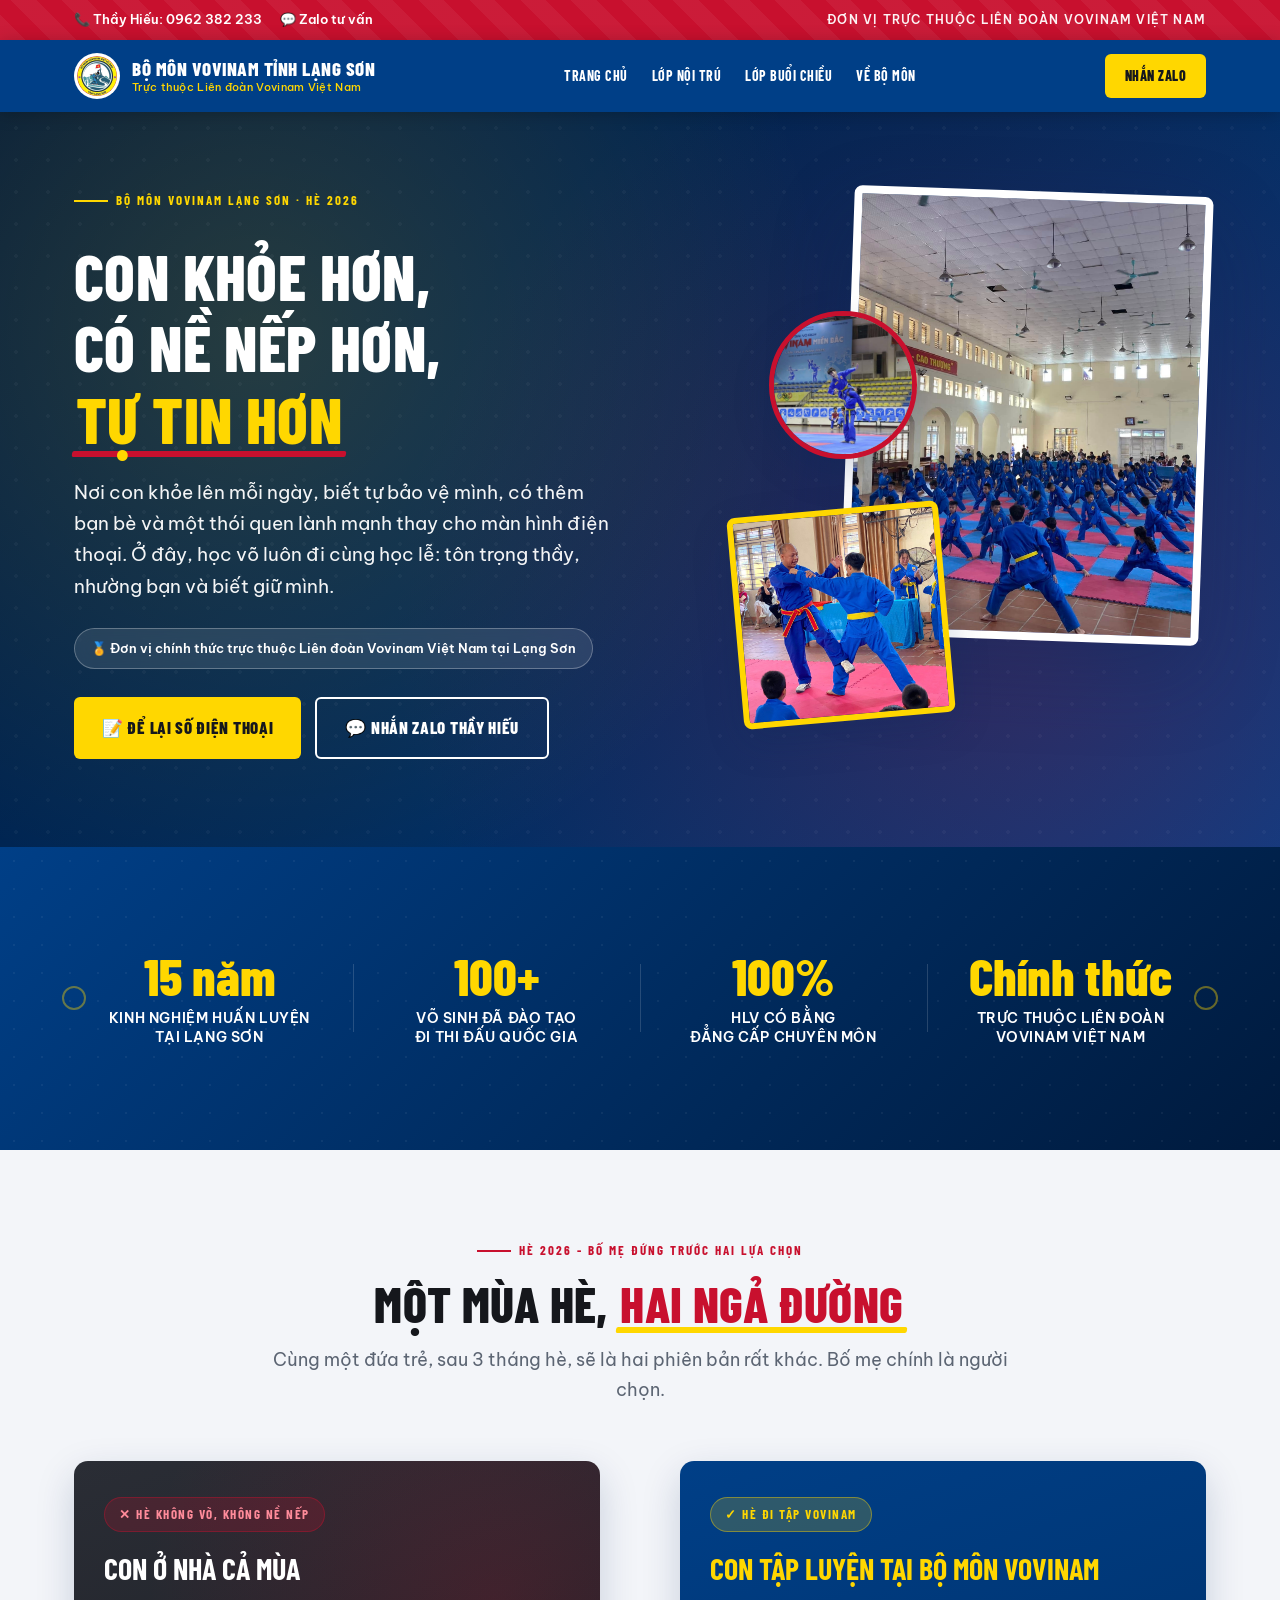
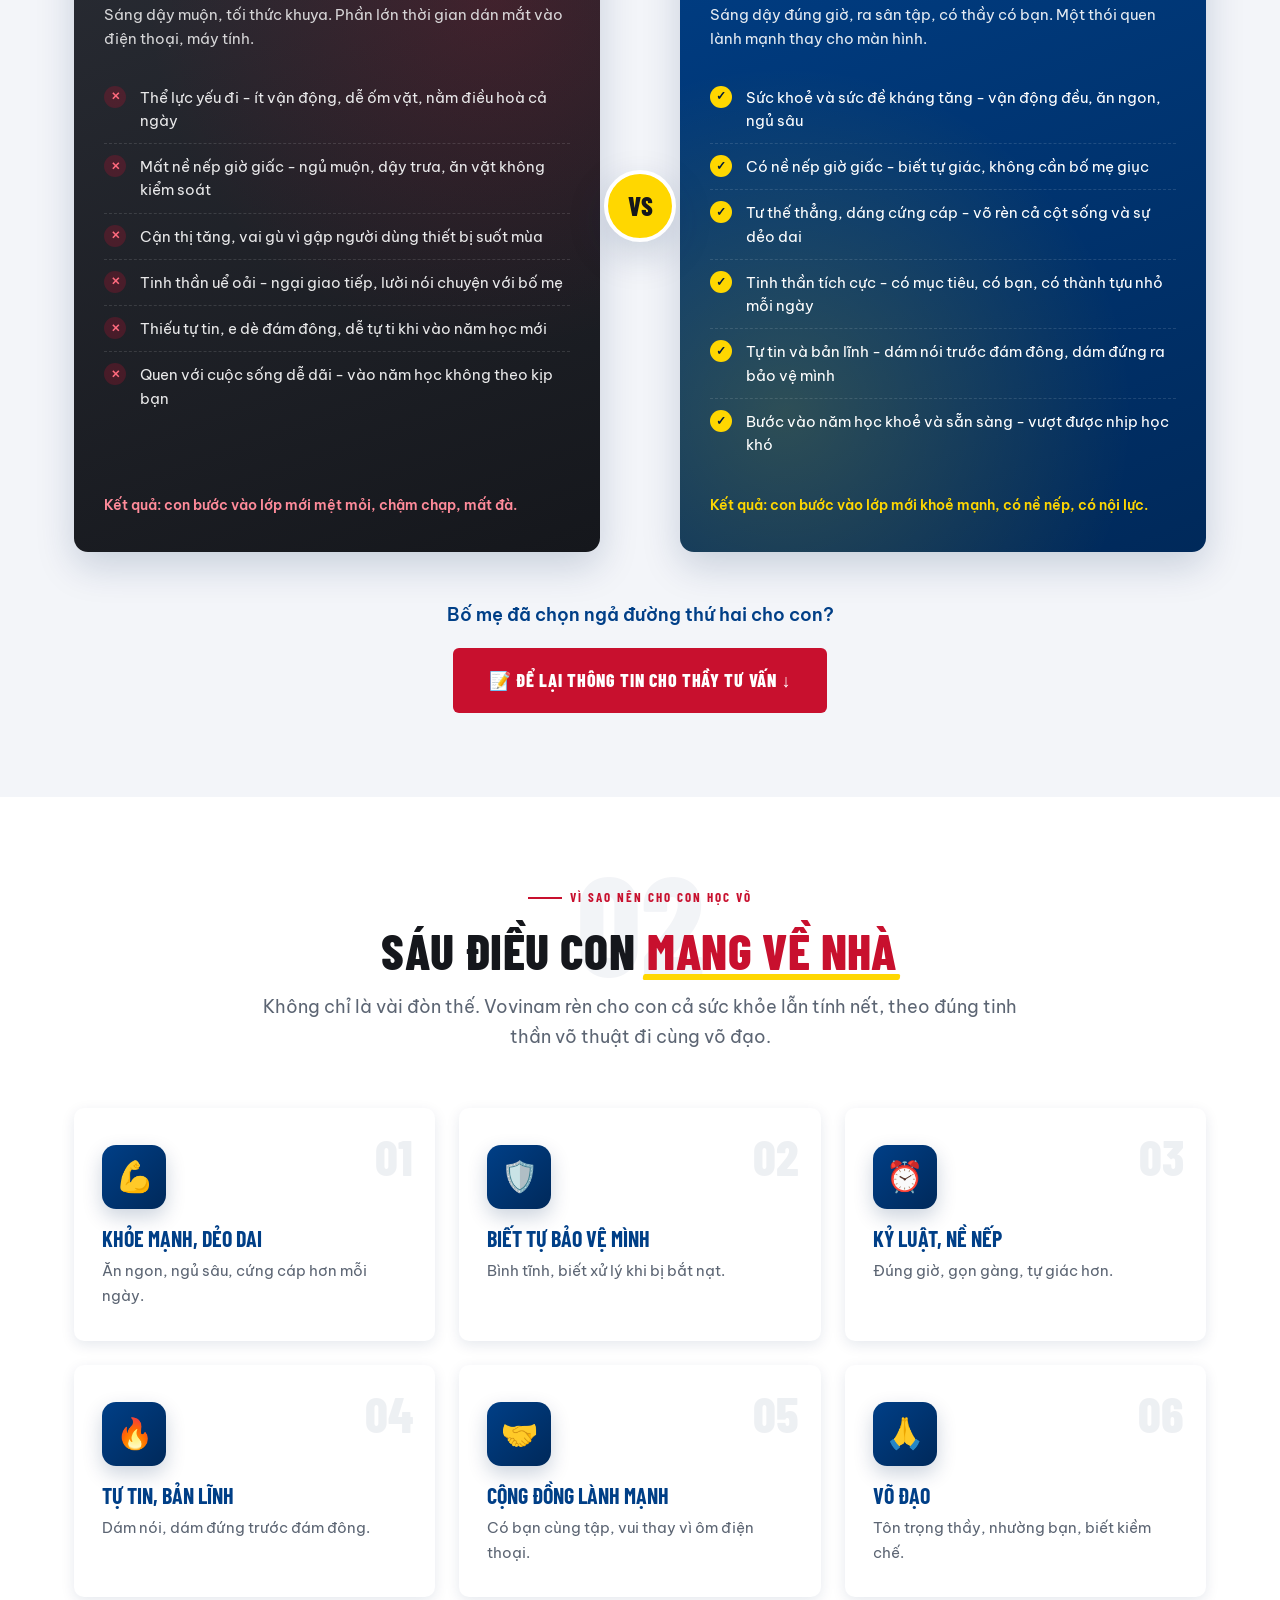
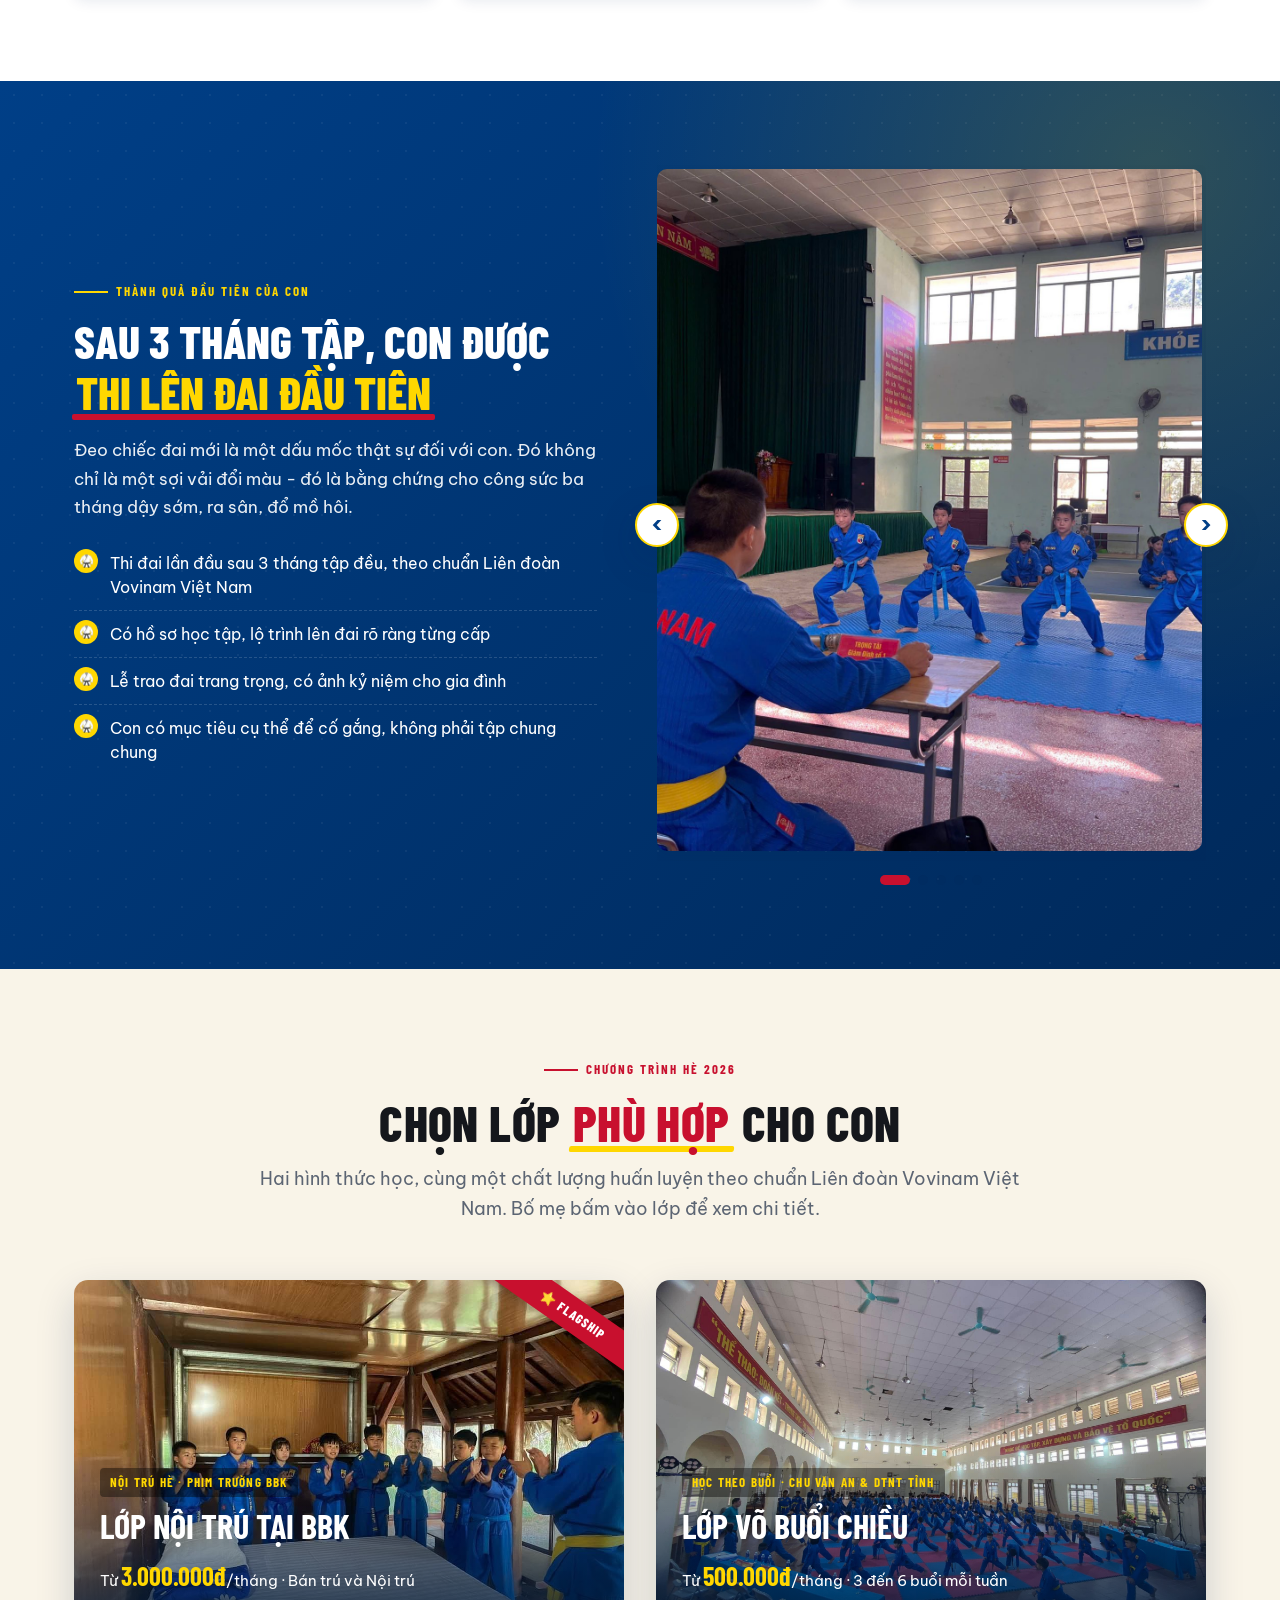
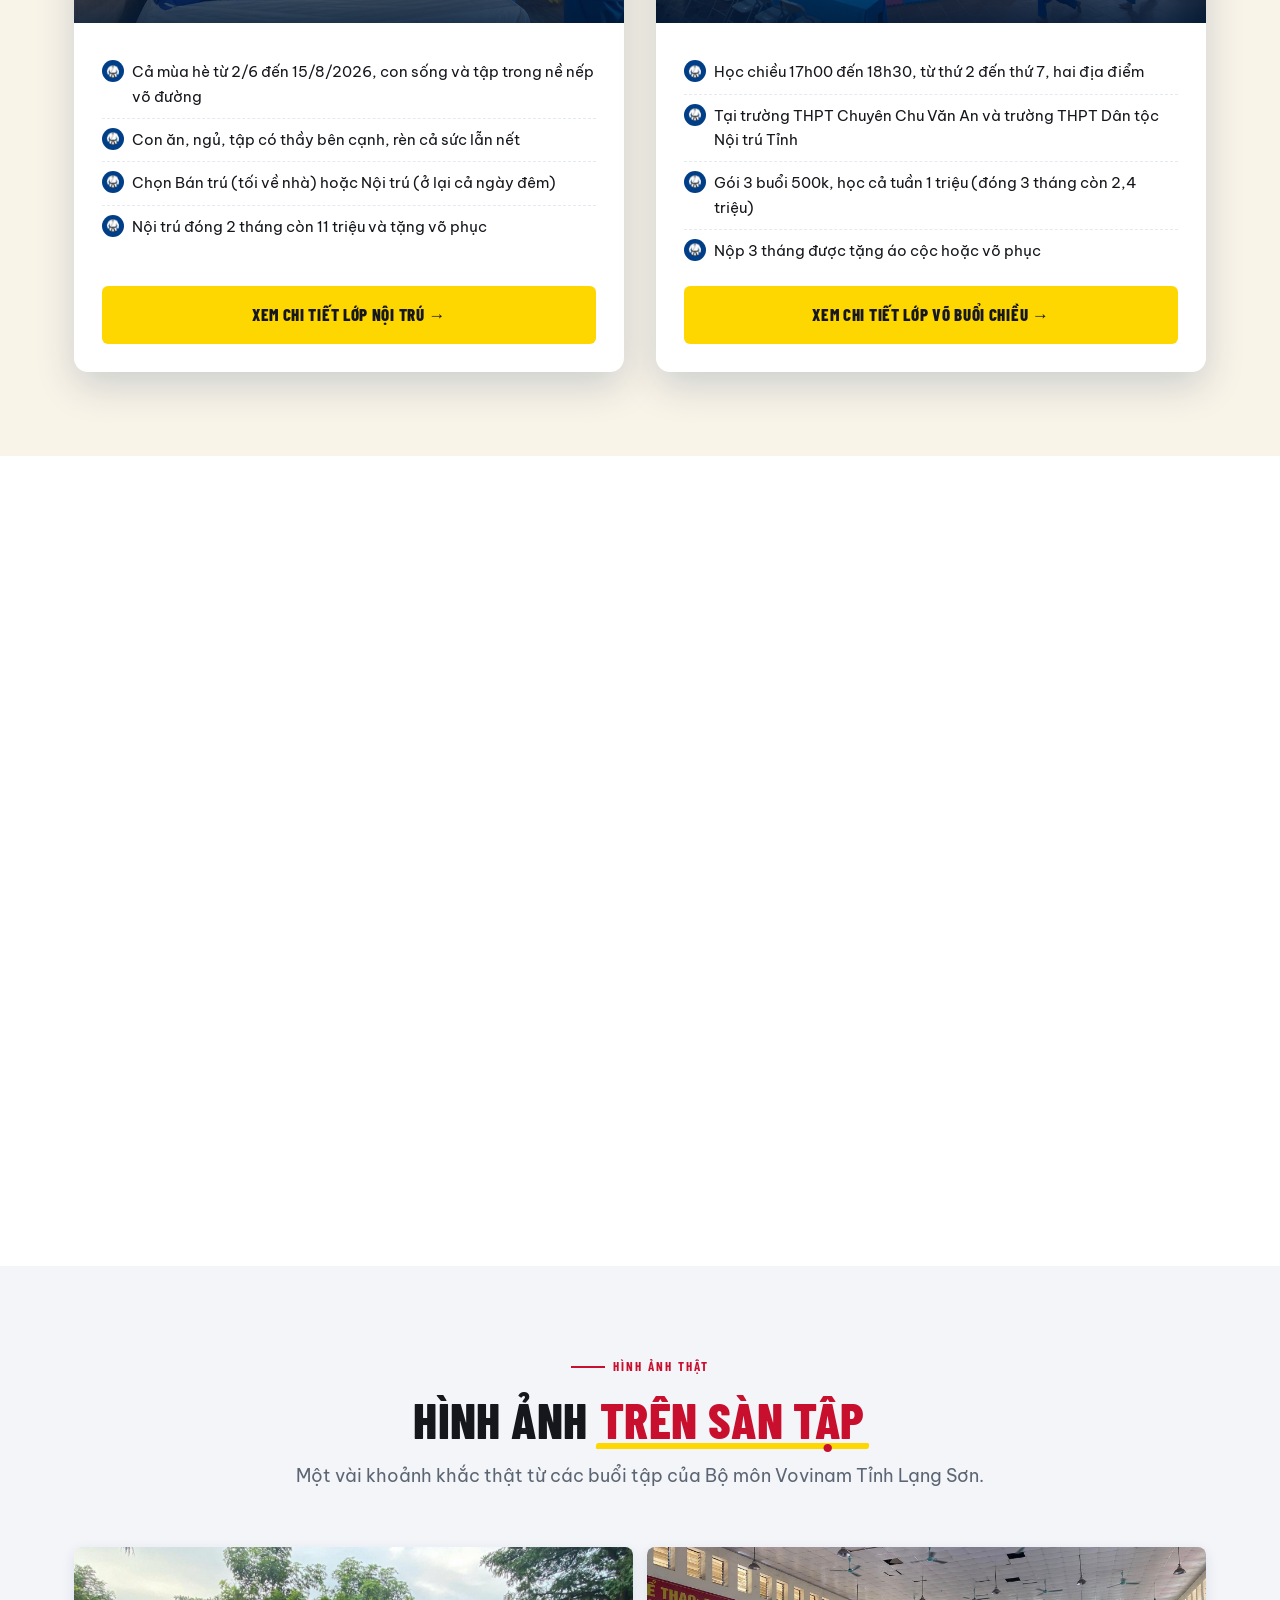
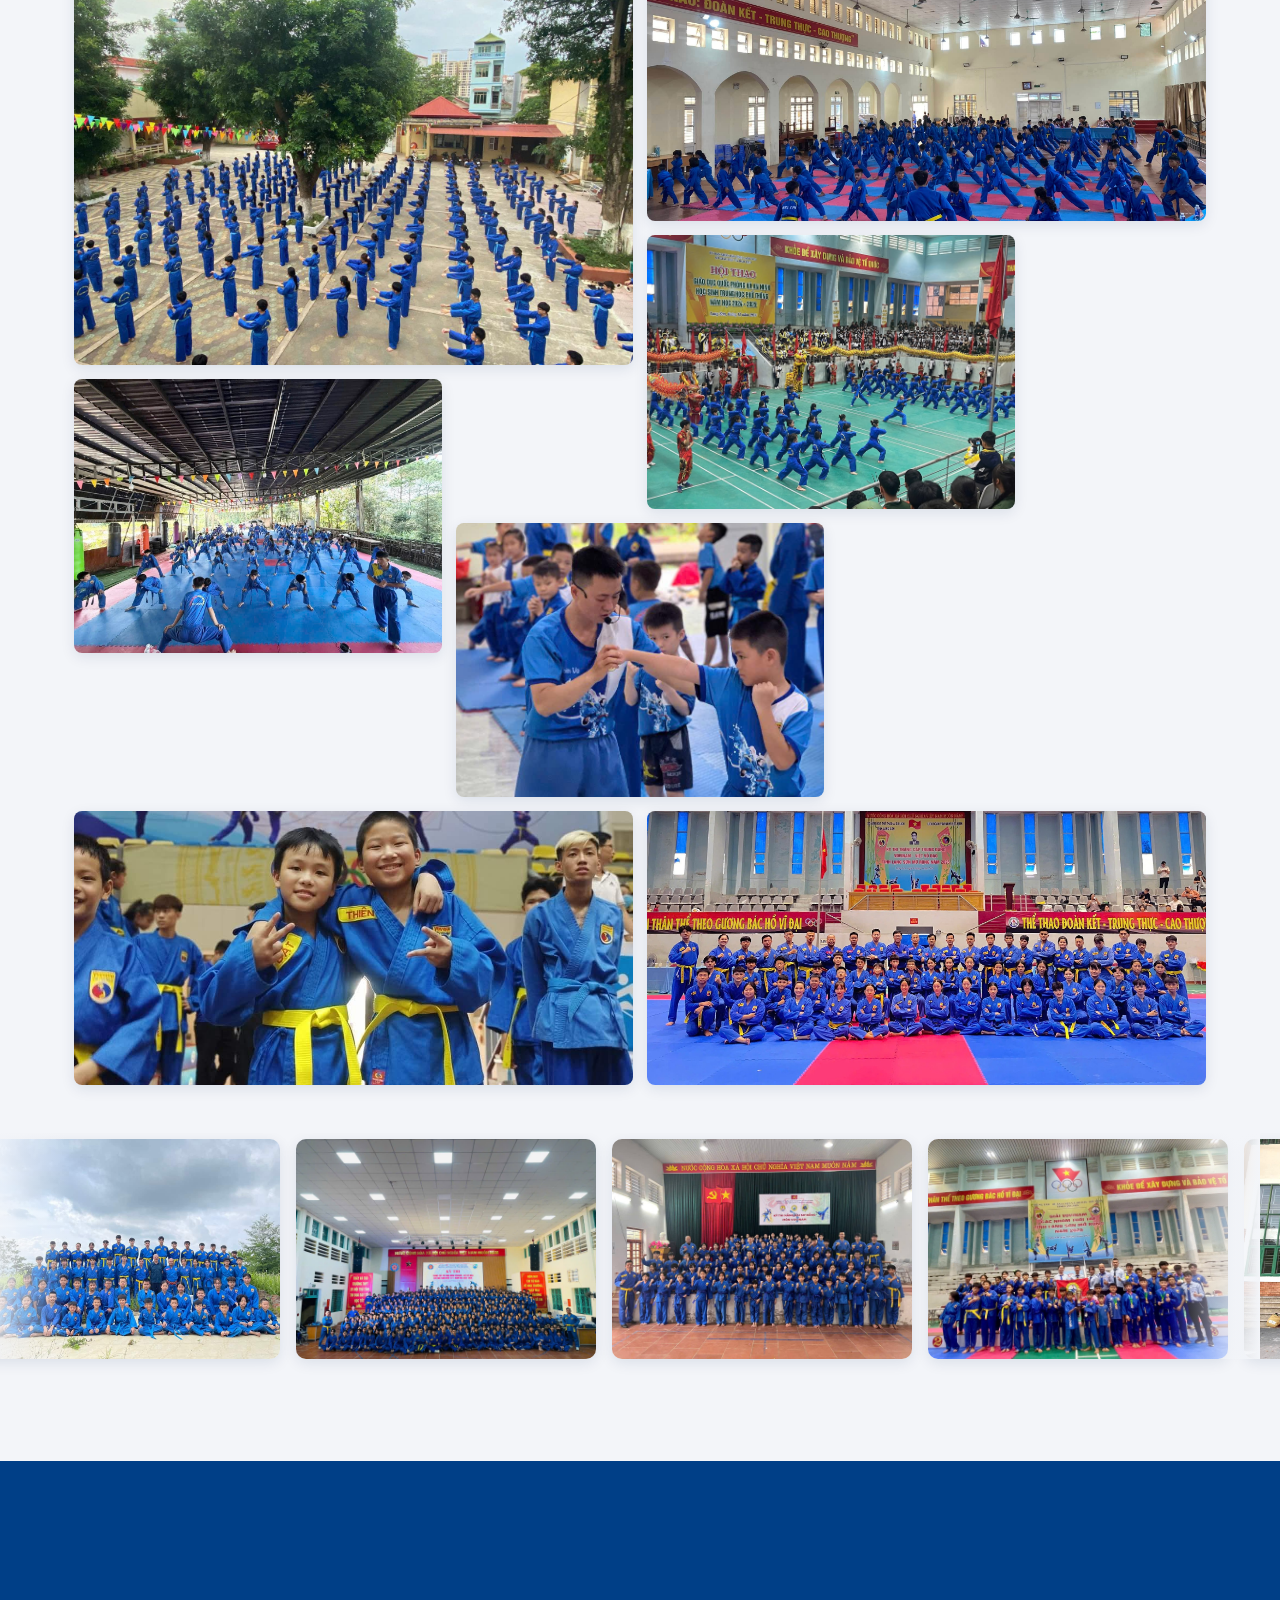
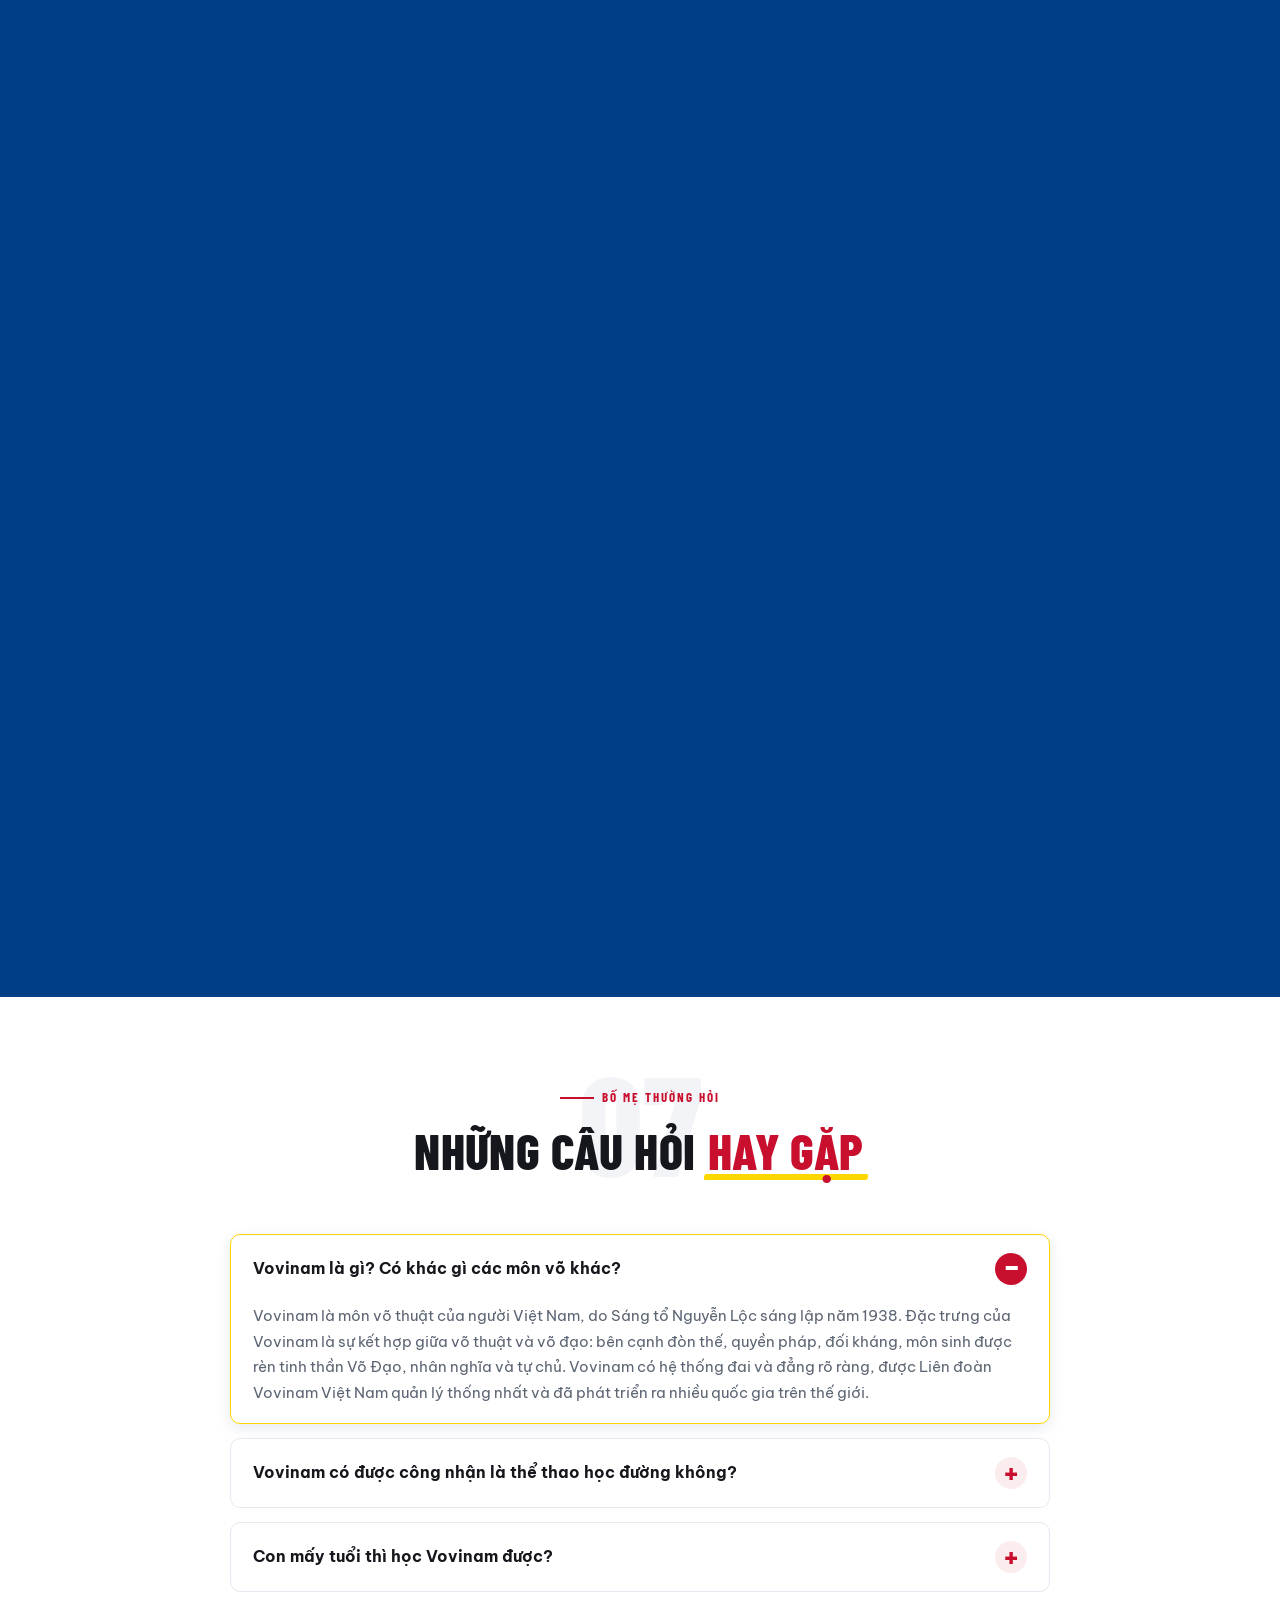
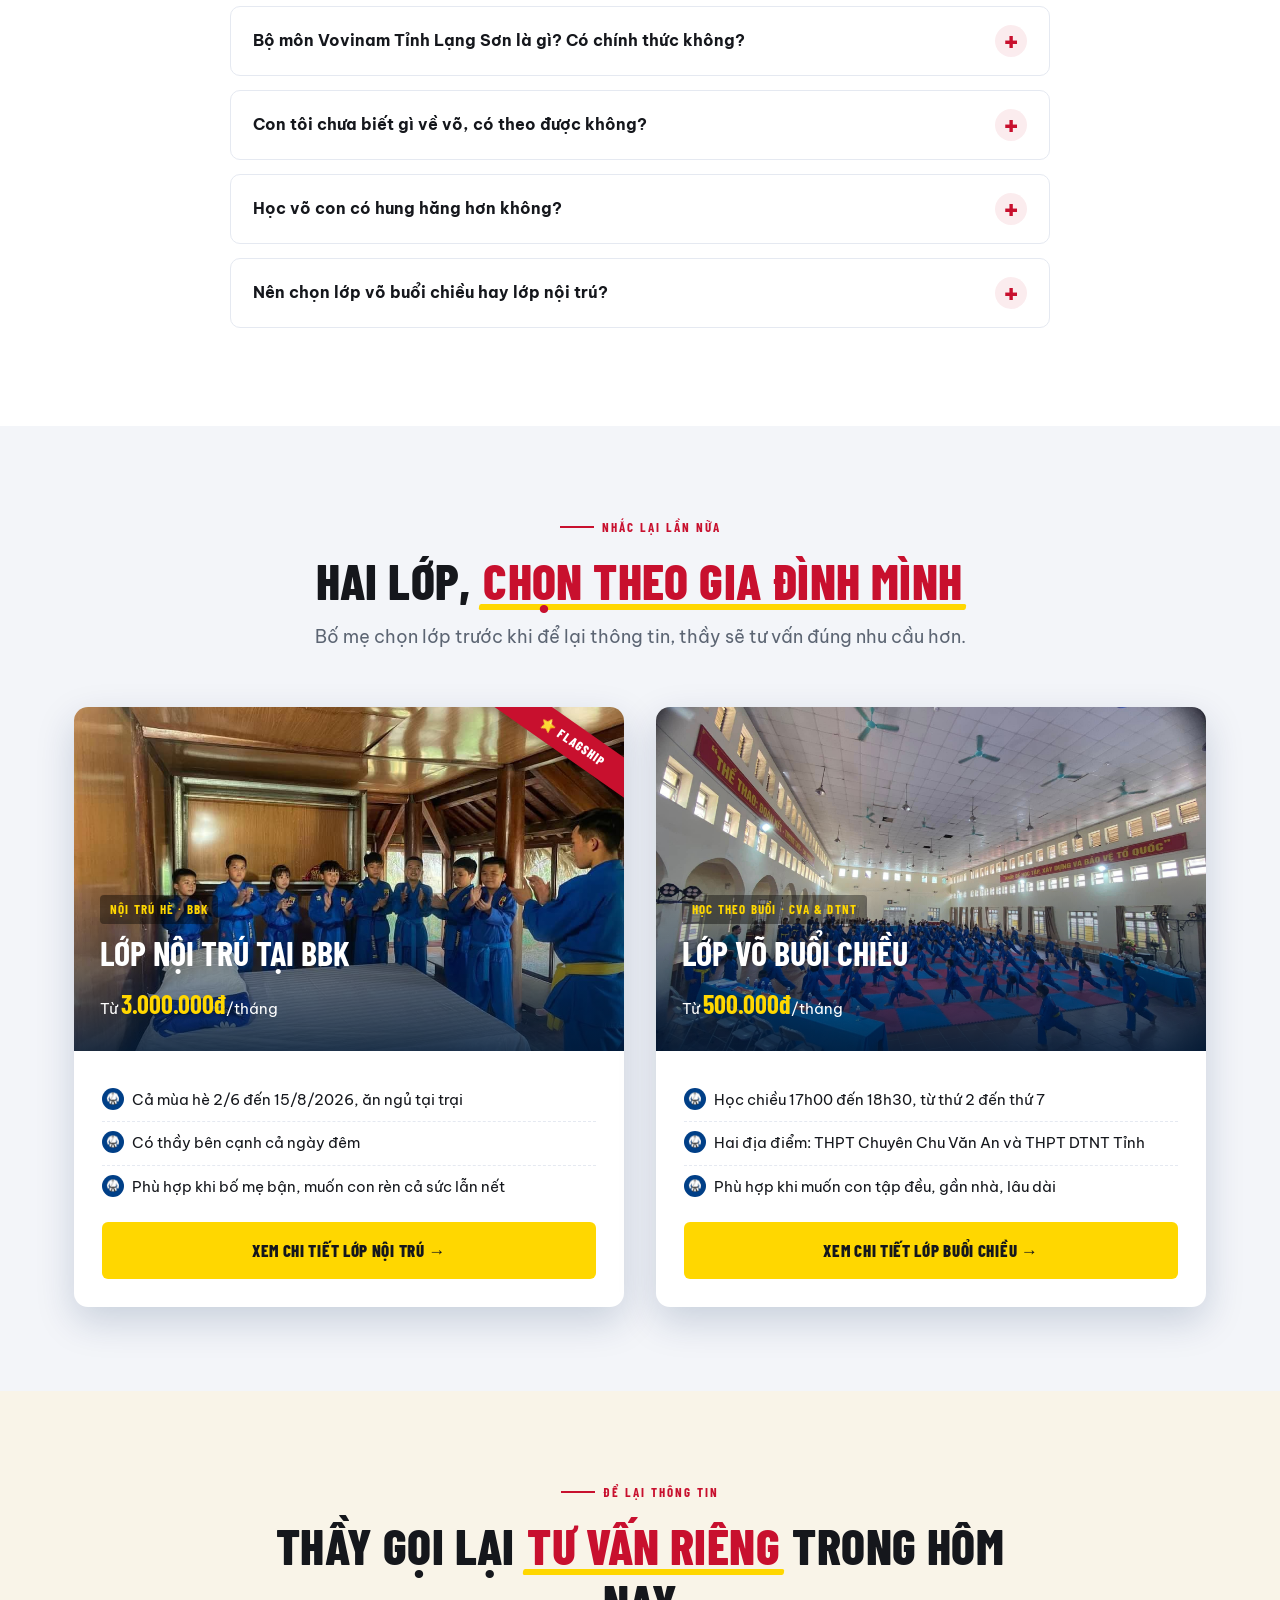
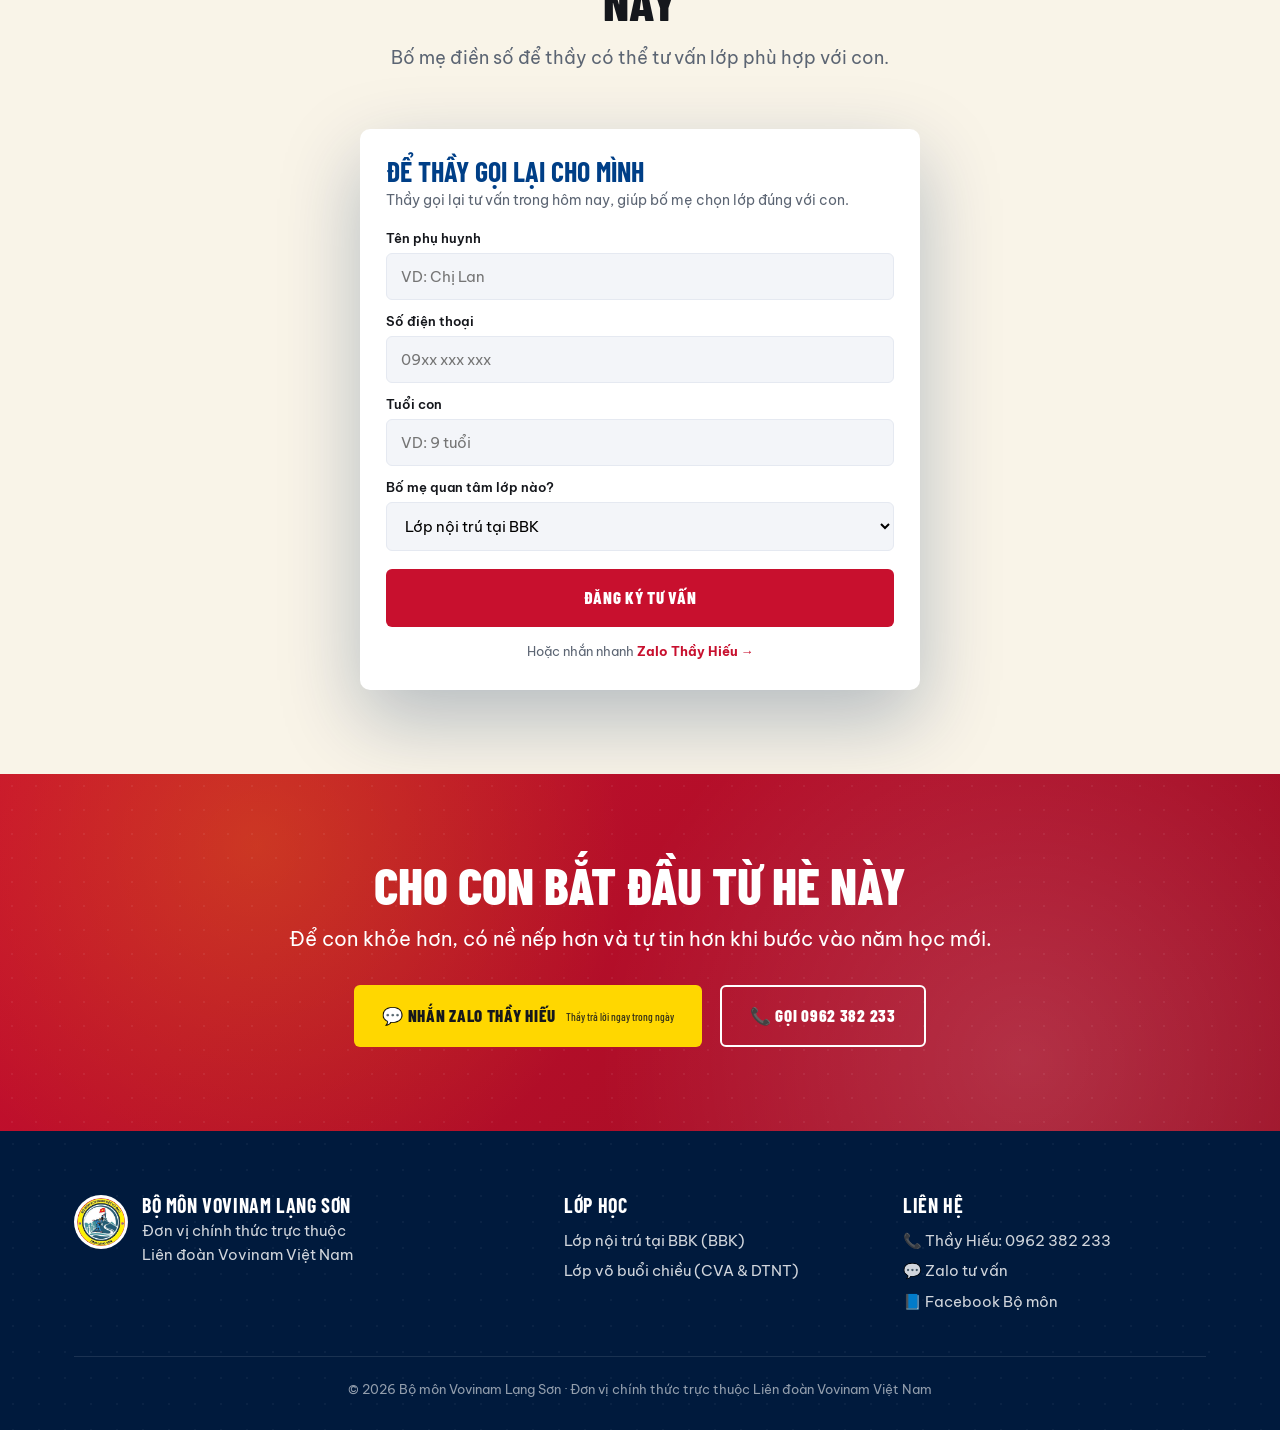
==== commit 84f41206: "fix: võ phục trắng -> xanh + bỏ giảm thêm 5% lớp nội trú - ve-bo-mon: 'tà võ phục trắng' -> 'tà võ p" ====
--- a/index.html
+++ b/index.html
@@ -244,7 +244,7 @@
             <li>Cả mùa hè từ 2/6 đến 15/8/2026, con sống và tập trong nề nếp võ đường</li>
             <li>Con ăn, ngủ, tập có thầy bên cạnh, rèn cả sức lẫn nết</li>
             <li>Chọn Bán trú (tối về nhà) hoặc Nội trú (ở lại cả ngày đêm)</li>
-            <li>Nội trú đóng 2 tháng còn 11 triệu, giảm thêm 5% và tặng võ phục</li>
+            <li>Nội trú đóng 2 tháng còn 11 triệu và tặng võ phục</li>
           </ul>
         </div>
         <div class="foot"><a class="btn btn-vang btn-block" href="lop-an-ngu.html">Xem chi tiết lớp nội trú →</a></div>
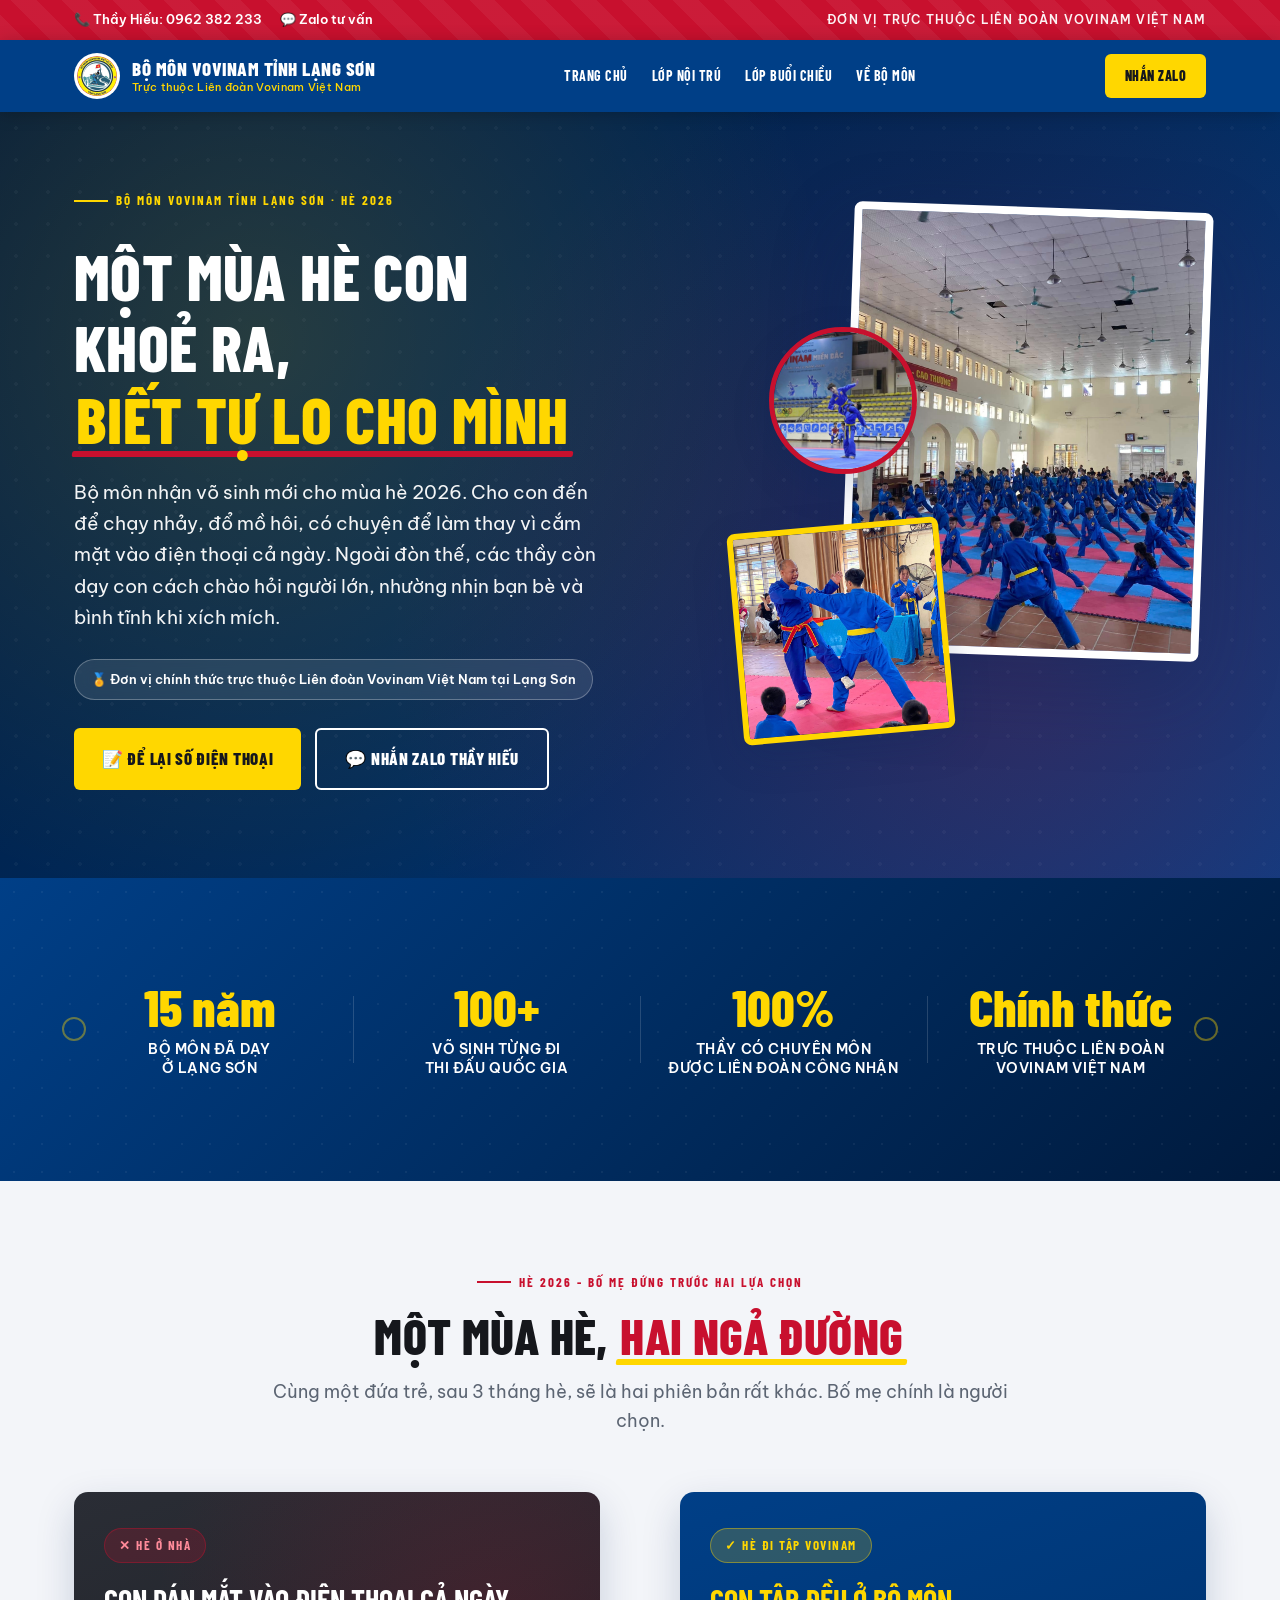
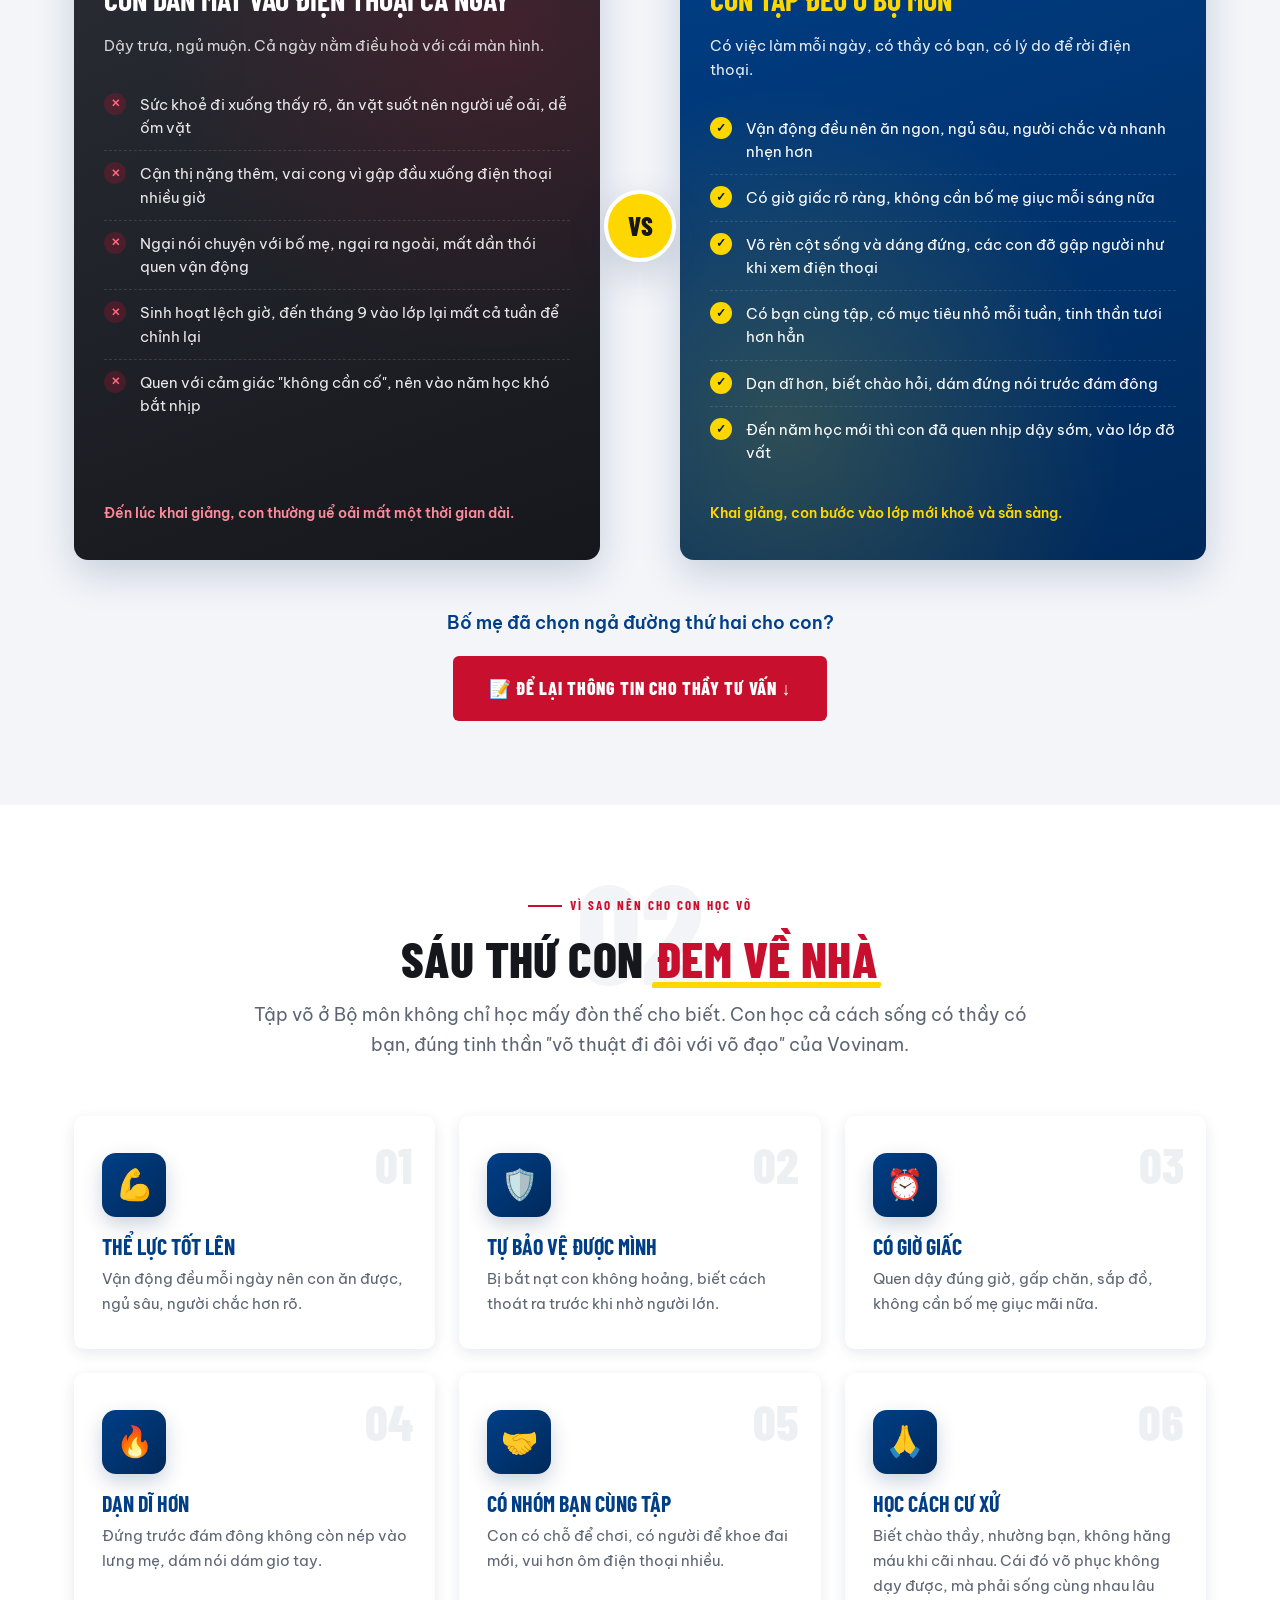
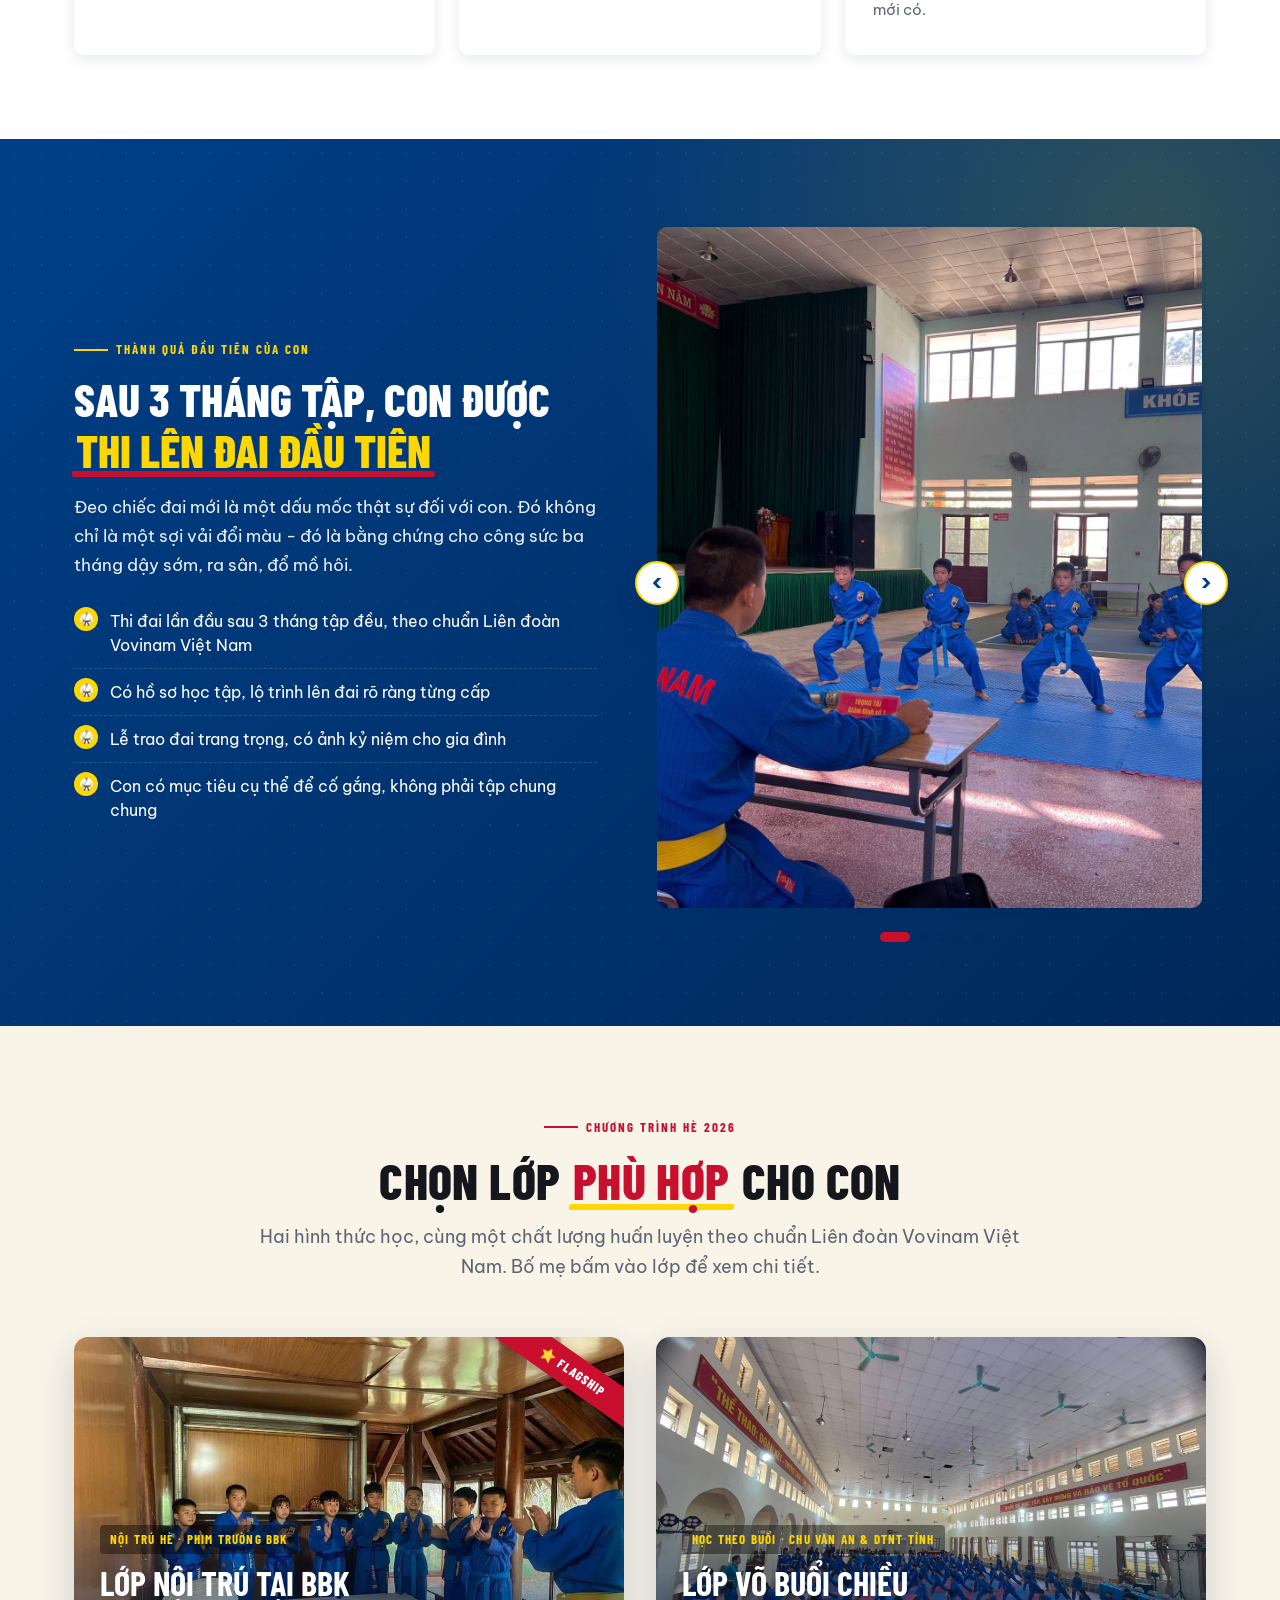
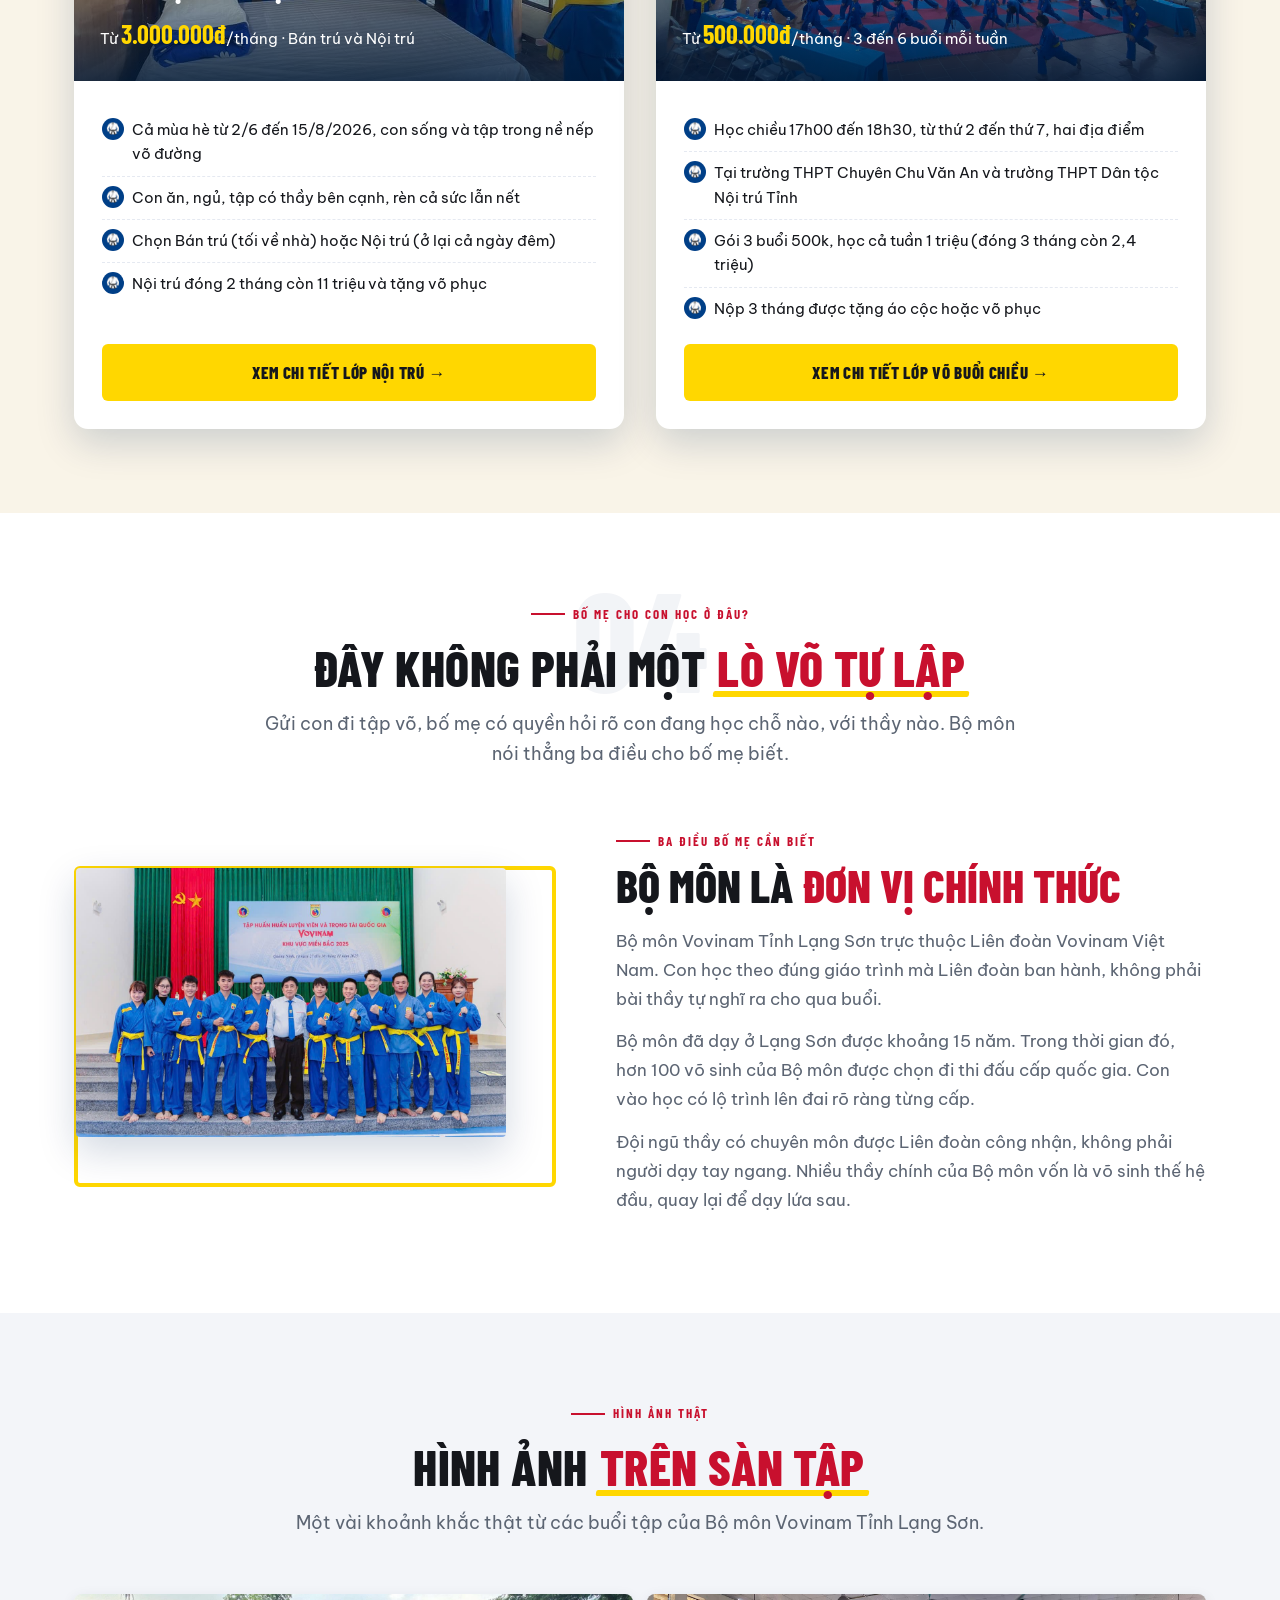
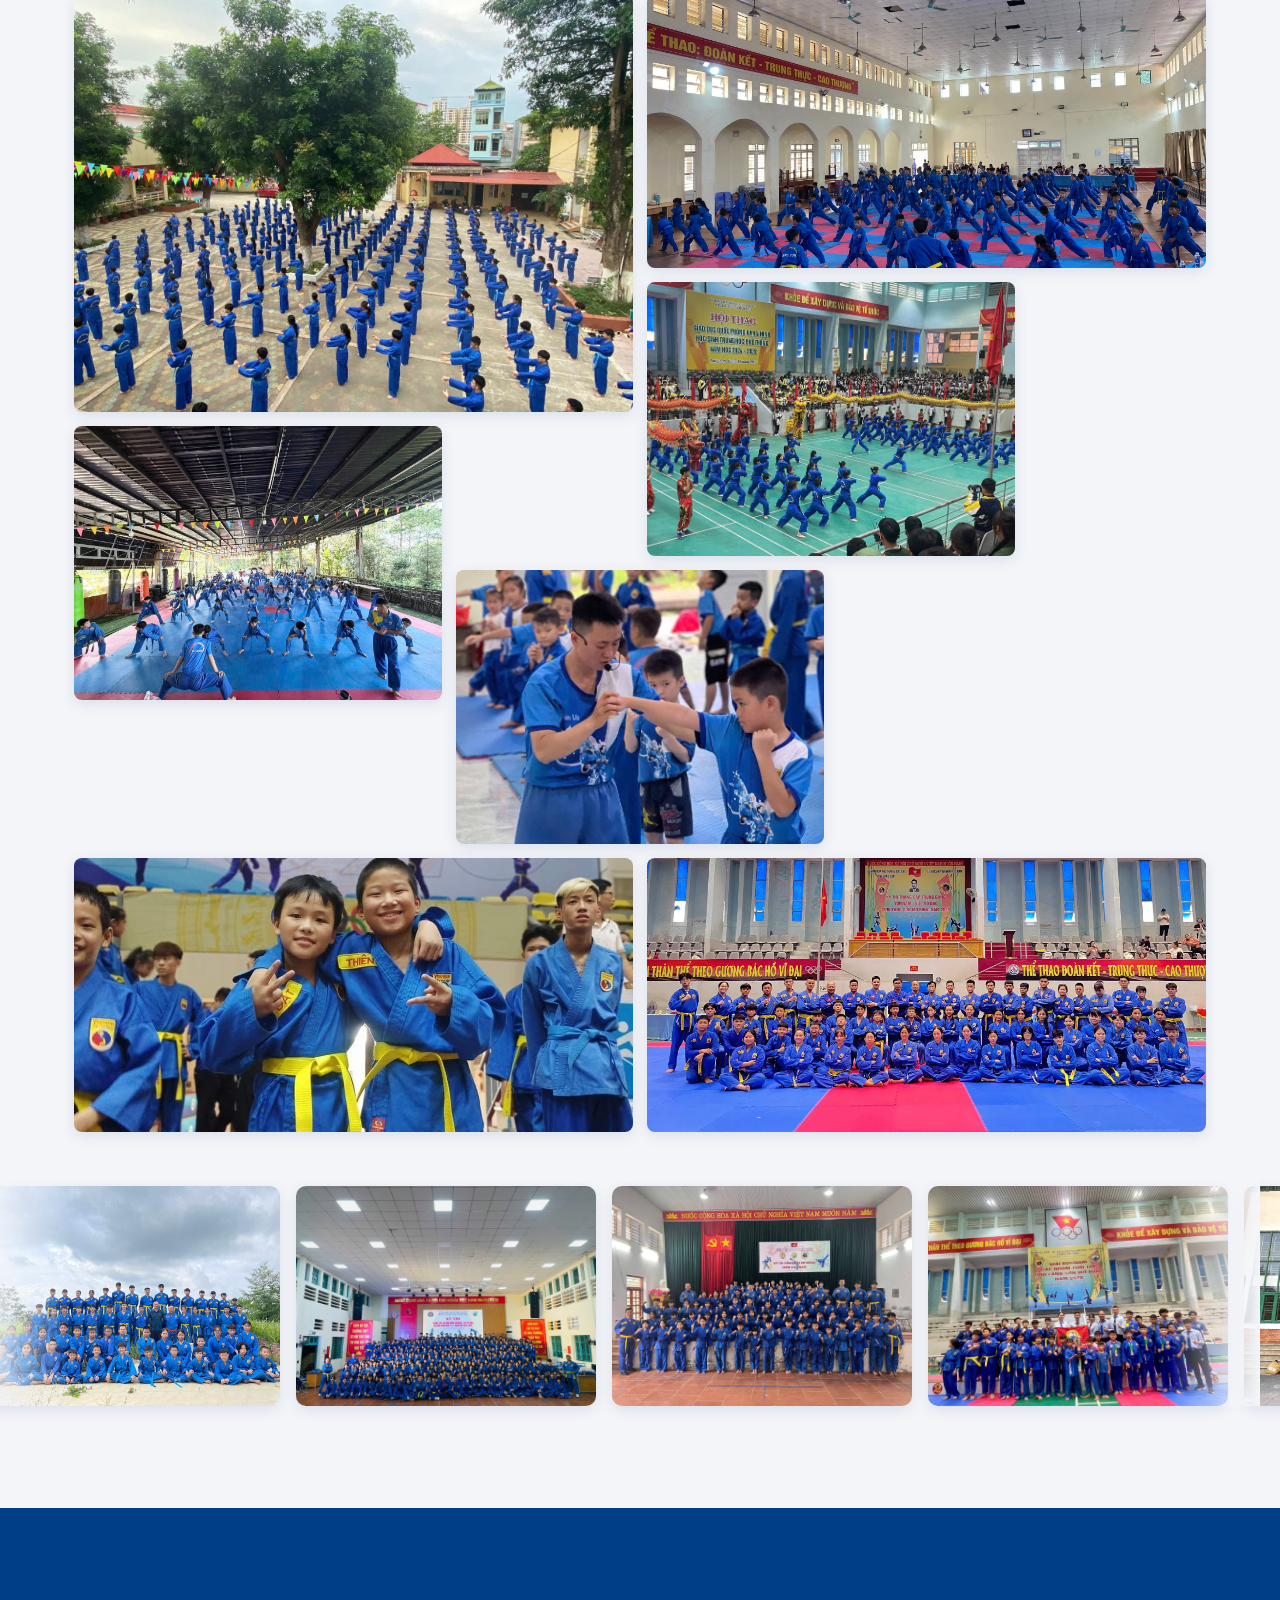
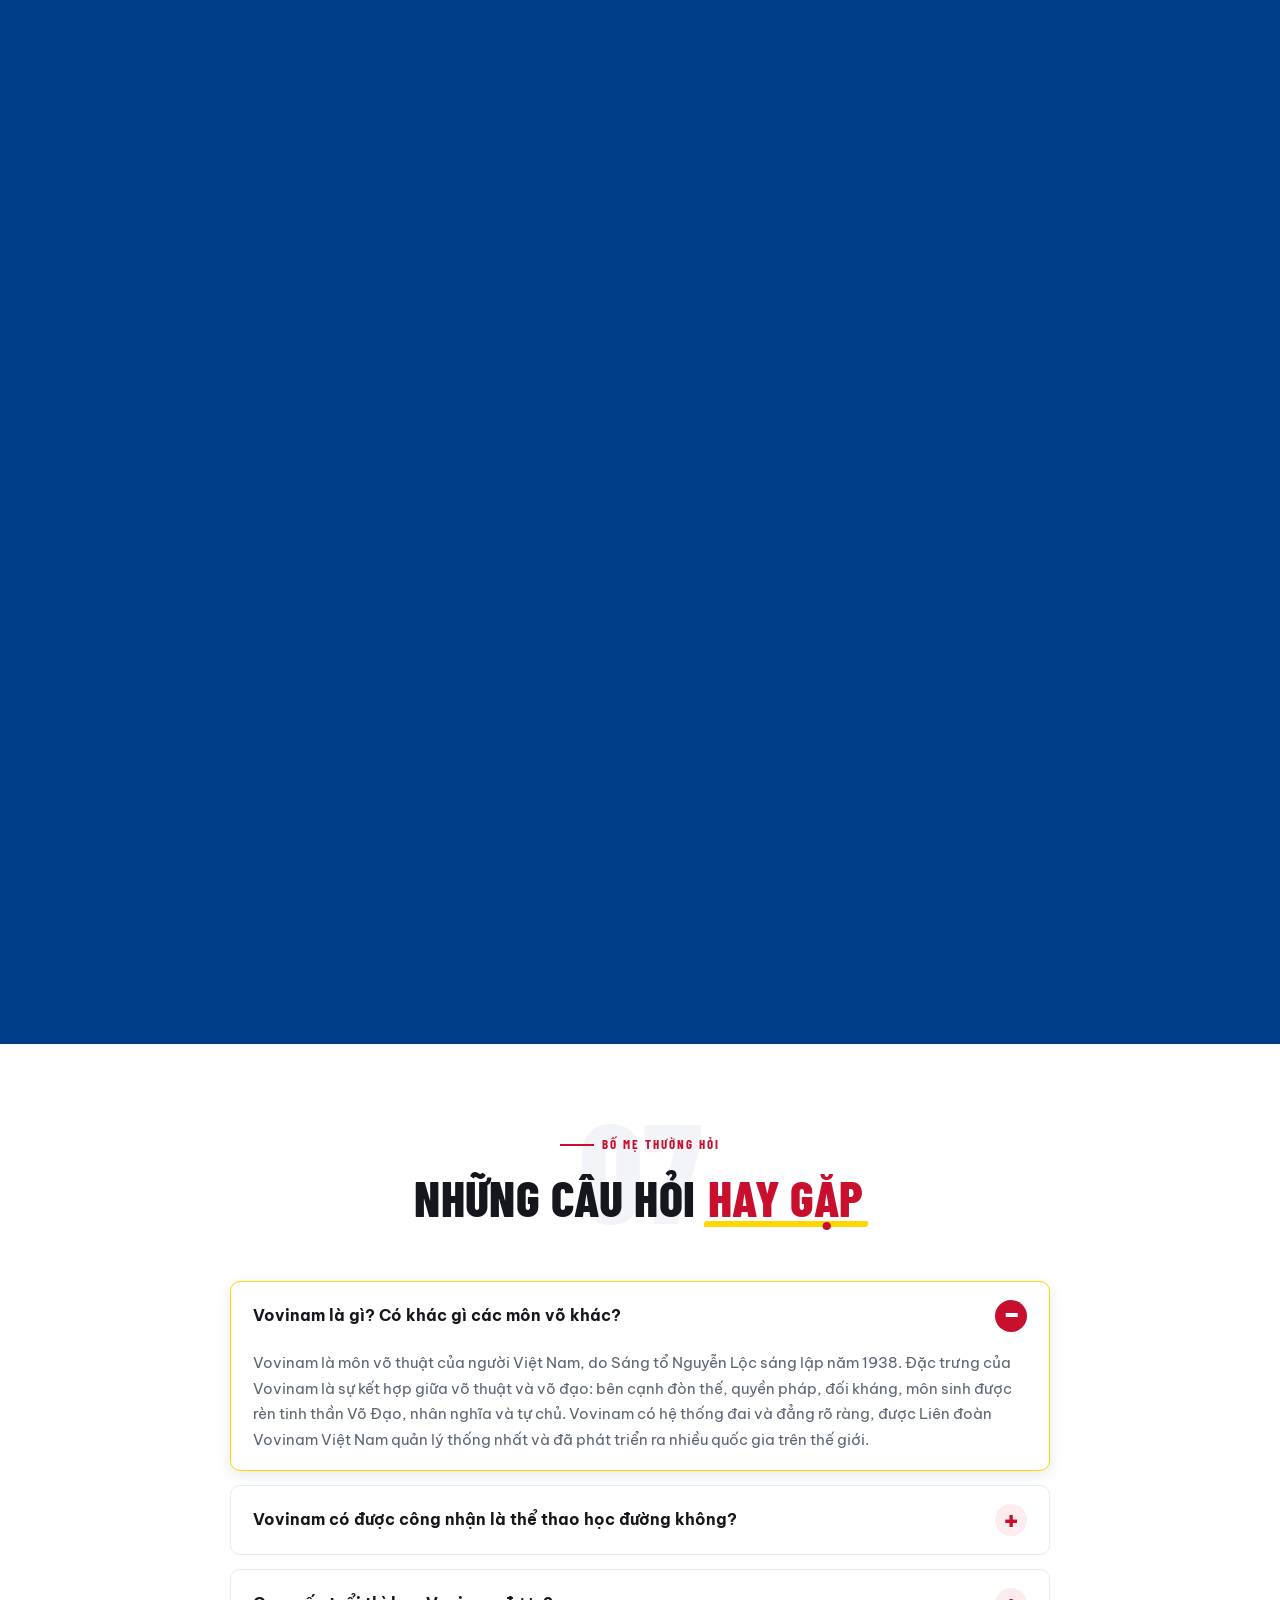
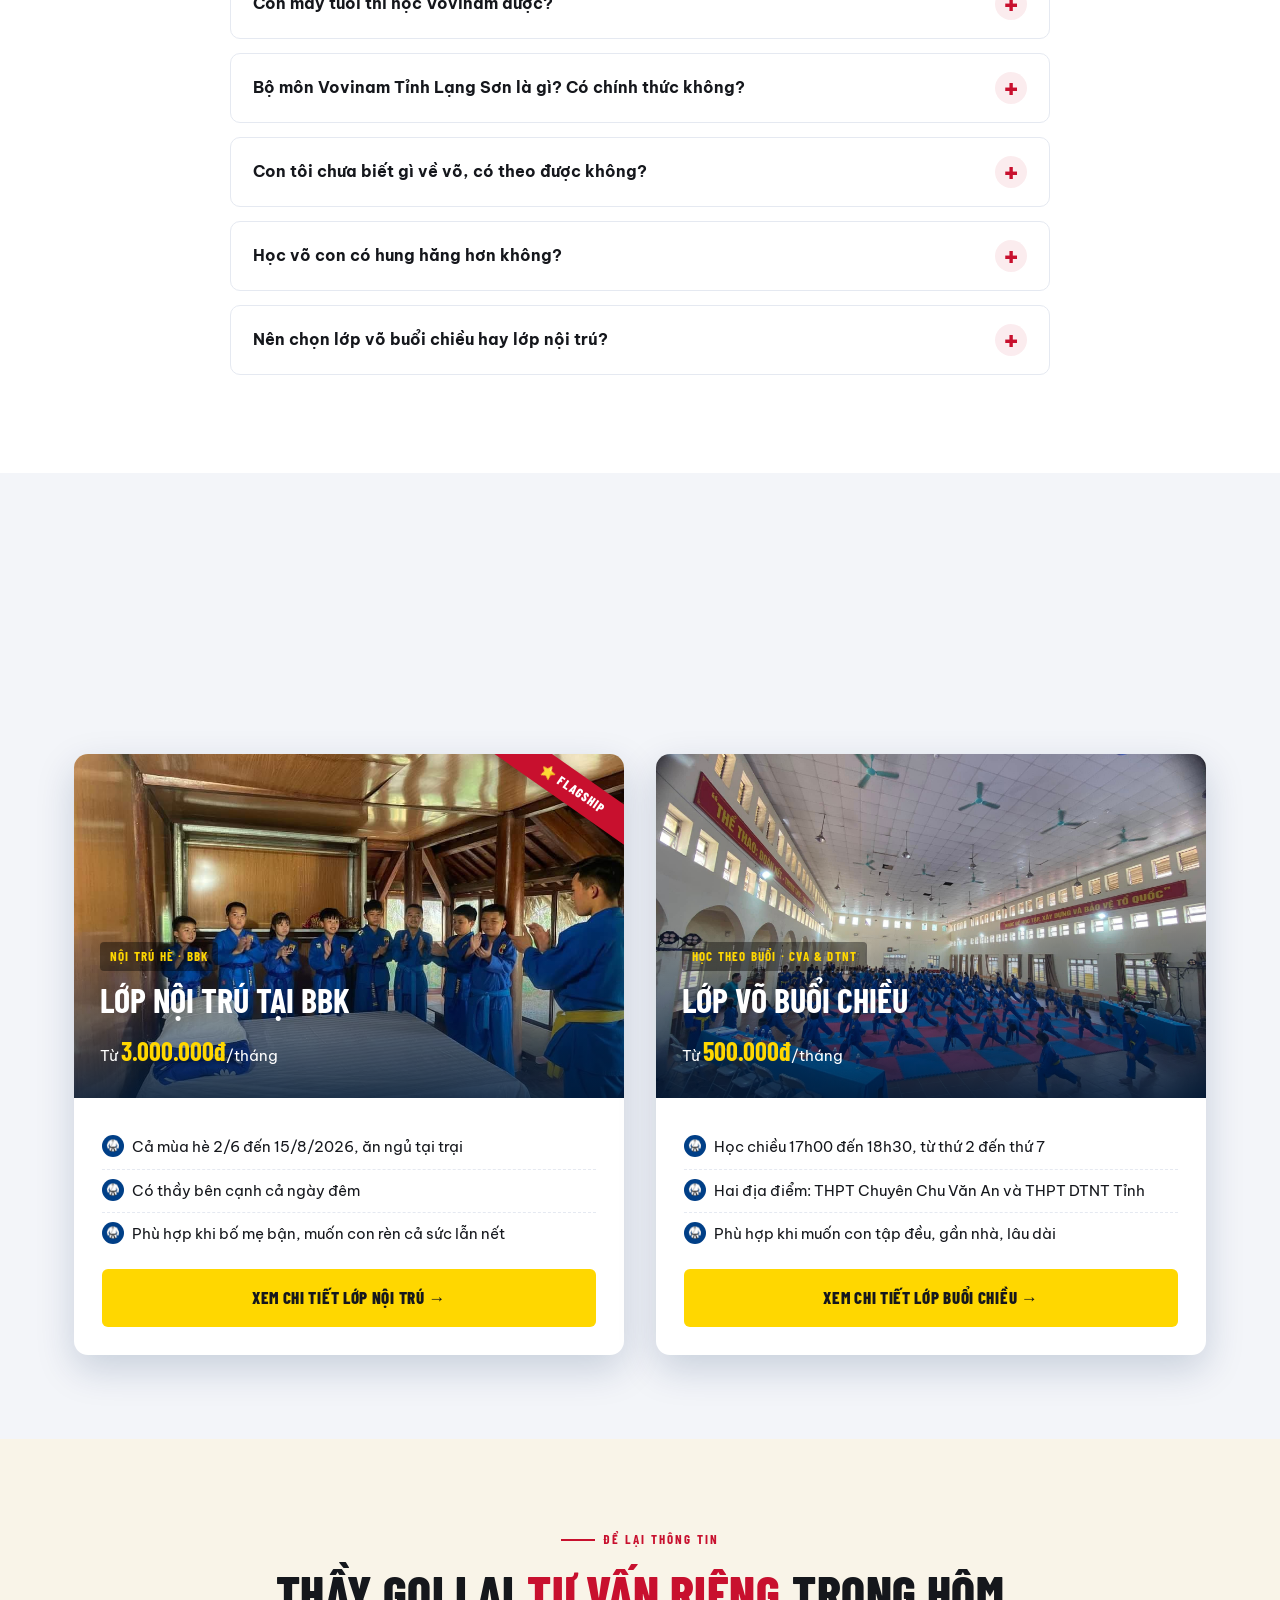
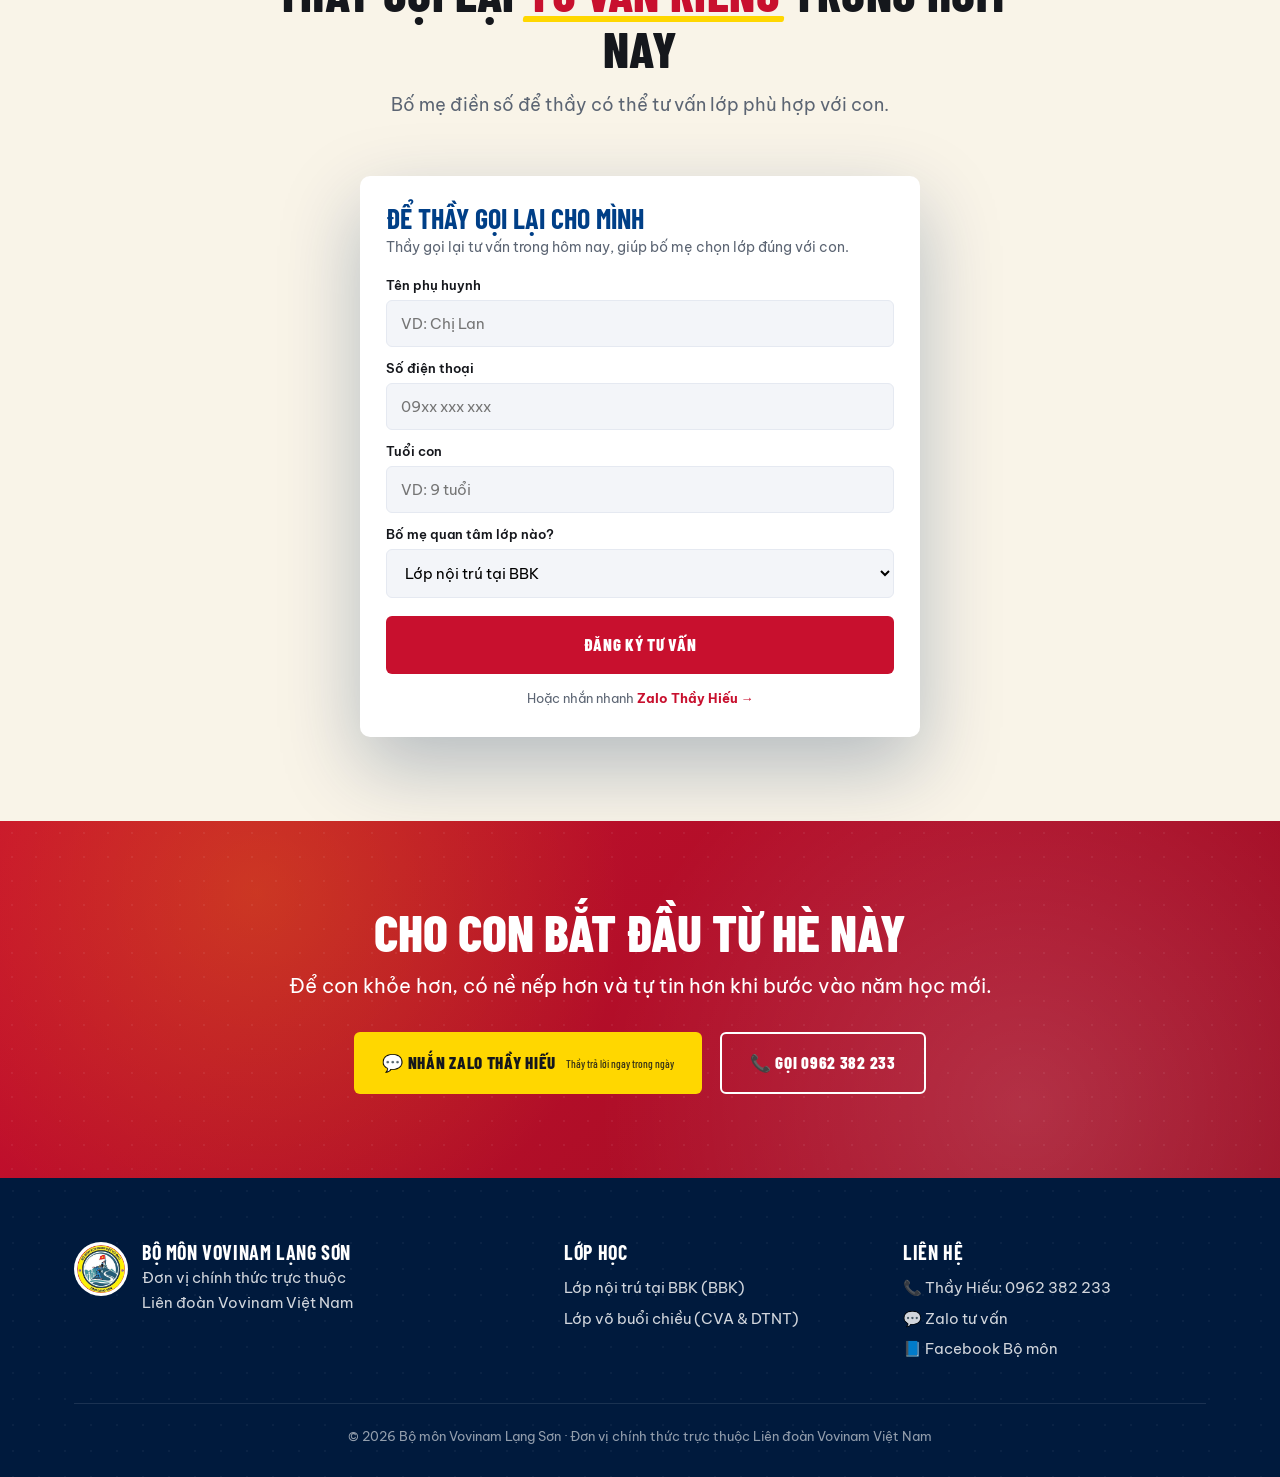
==== commit da4b93c9: "rewrite: bỏ AI voice, viết tự nhiên giọng Bộ môn Index: - Hero h1: bỏ pattern 'hơn hơn hơn' -> '1 câ" ====
--- a/index.html
+++ b/index.html
@@ -40,9 +40,9 @@
 <section class="hero">
   <div class="wrap">
     <div class="copy reveal">
-      <span class="eyebrow">Bộ môn Vovinam Lạng Sơn · Hè 2026</span>
-      <h1>Con khỏe hơn,<br>có nề&nbsp;nếp hơn,<br><span class="hl">tự tin hơn</span></h1>
-      <p class="sub">Nơi con khỏe lên mỗi ngày, biết tự bảo vệ mình, có thêm bạn bè và một thói quen lành mạnh thay cho màn hình điện thoại. Ở đây, học võ luôn đi cùng học lễ: tôn trọng thầy, nhường bạn và biết giữ mình.</p>
+      <span class="eyebrow">Bộ môn Vovinam Tỉnh Lạng Sơn · Hè 2026</span>
+      <h1>Một mùa hè con<br>khoẻ ra,<br><span class="hl">biết tự lo cho mình</span></h1>
+      <p class="sub">Bộ môn nhận võ sinh mới cho mùa hè 2026. Cho con đến để chạy nhảy, đổ mồ hôi, có chuyện để làm thay vì cắm mặt vào điện thoại cả ngày. Ngoài đòn thế, các thầy còn dạy con cách chào hỏi người lớn, nhường nhịn bạn bè và bình tĩnh khi xích mích.</p>
       <span class="trust">🏅 Đơn vị chính thức trực thuộc Liên đoàn Vovinam Việt Nam tại Lạng Sơn</span>
 
       <!-- Hero CTAs -->
@@ -74,15 +74,15 @@
     <div class="stats">
       <div class="s reveal">
         <div class="n"><span data-count="15" data-suffix=" năm">15 năm</span></div>
-        <div class="l">Kinh nghiệm huấn luyện<br>tại Lạng Sơn</div>
+        <div class="l">Bộ môn đã dạy<br>ở Lạng Sơn</div>
       </div>
       <div class="s reveal delay-1">
         <div class="n"><span data-count="100" data-suffix="+">100+</span></div>
-        <div class="l">Võ sinh đã đào tạo<br>đi thi đấu quốc gia</div>
+        <div class="l">Võ sinh từng đi<br>thi đấu quốc gia</div>
       </div>
       <div class="s reveal delay-2">
         <div class="n"><span data-count="100" data-suffix="%">100%</span></div>
-        <div class="l">HLV có bằng<br>đẳng cấp chuyên môn</div>
+        <div class="l">Thầy có chuyên môn<br>được Liên đoàn công nhận</div>
       </div>
       <div class="s reveal delay-3">
         <div class="n">Chính thức</div>
@@ -104,18 +104,17 @@
 
     <div class="compare-grid">
       <div class="compare-card bad reveal">
-        <span class="kicker">✕ Hè không võ, không nề nếp</span>
-        <h3>Con ở nhà cả mùa</h3>
-        <p class="lead">Sáng dậy muộn, tối thức khuya. Phần lớn thời gian dán mắt vào điện thoại, máy tính.</p>
+        <span class="kicker">✕ Hè ở nhà</span>
+        <h3>Con dán mắt vào điện thoại cả ngày</h3>
+        <p class="lead">Dậy trưa, ngủ muộn. Cả ngày nằm điều hoà với cái màn hình.</p>
         <ul>
-          <li>Thể lực yếu đi - ít vận động, dễ ốm vặt, nằm điều hoà cả ngày</li>
-          <li>Mất nề nếp giờ giấc - ngủ muộn, dậy trưa, ăn vặt không kiểm soát</li>
-          <li>Cận thị tăng, vai gù vì gập người dùng thiết bị suốt mùa</li>
-          <li>Tinh thần uể oải - ngại giao tiếp, lười nói chuyện với bố mẹ</li>
-          <li>Thiếu tự tin, e dè đám đông, dễ tự ti khi vào năm học mới</li>
-          <li>Quen với cuộc sống dễ dãi - vào năm học không theo kịp bạn</li>
+          <li>Sức khoẻ đi xuống thấy rõ, ăn vặt suốt nên người uể oải, dễ ốm vặt</li>
+          <li>Cận thị nặng thêm, vai cong vì gập đầu xuống điện thoại nhiều giờ</li>
+          <li>Ngại nói chuyện với bố mẹ, ngại ra ngoài, mất dần thói quen vận động</li>
+          <li>Sinh hoạt lệch giờ, đến tháng 9 vào lớp lại mất cả tuần để chỉnh lại</li>
+          <li>Quen với cảm giác "không cần cố", nên vào năm học khó bắt nhịp</li>
         </ul>
-        <div class="foot">Kết quả: con bước vào lớp mới mệt mỏi, chậm chạp, mất đà.</div>
+        <div class="foot">Đến lúc khai giảng, con thường uể oải mất một thời gian dài.</div>
       </div>
 
       <div class="compare-vs">
@@ -124,17 +123,17 @@
 
       <div class="compare-card good reveal delay-2">
         <span class="kicker">✓ Hè đi tập Vovinam</span>
-        <h3>Con tập luyện tại Bộ môn Vovinam</h3>
-        <p class="lead">Sáng dậy đúng giờ, ra sân tập, có thầy có bạn. Một thói quen lành mạnh thay cho màn hình.</p>
+        <h3>Con tập đều ở Bộ môn</h3>
+        <p class="lead">Có việc làm mỗi ngày, có thầy có bạn, có lý do để rời điện thoại.</p>
         <ul>
-          <li>Sức khoẻ và sức đề kháng tăng - vận động đều, ăn ngon, ngủ sâu</li>
-          <li>Có nề nếp giờ giấc - biết tự giác, không cần bố mẹ giục</li>
-          <li>Tư thế thẳng, dáng cứng cáp - võ rèn cả cột sống và sự dẻo dai</li>
-          <li>Tinh thần tích cực - có mục tiêu, có bạn, có thành tựu nhỏ mỗi ngày</li>
-          <li>Tự tin và bản lĩnh - dám nói trước đám đông, dám đứng ra bảo vệ mình</li>
-          <li>Bước vào năm học khoẻ và sẵn sàng - vượt được nhịp học khó</li>
+          <li>Vận động đều nên ăn ngon, ngủ sâu, người chắc và nhanh nhẹn hơn</li>
+          <li>Có giờ giấc rõ ràng, không cần bố mẹ giục mỗi sáng nữa</li>
+          <li>Võ rèn cột sống và dáng đứng, các con đỡ gập người như khi xem điện thoại</li>
+          <li>Có bạn cùng tập, có mục tiêu nhỏ mỗi tuần, tinh thần tươi hơn hẳn</li>
+          <li>Dạn dĩ hơn, biết chào hỏi, dám đứng nói trước đám đông</li>
+          <li>Đến năm học mới thì con đã quen nhịp dậy sớm, vào lớp đỡ vất</li>
         </ul>
-        <div class="foot">Kết quả: con bước vào lớp mới khoẻ mạnh, có nề nếp, có nội lực.</div>
+        <div class="foot">Khai giảng, con bước vào lớp mới khoẻ và sẵn sàng.</div>
       </div>
     </div>
 
@@ -155,16 +154,16 @@
     <div class="section-head reveal">
       <span class="nm">02</span>
       <span class="eyebrow">Vì sao nên cho con học võ</span>
-      <h2>Sáu điều con <span class="hl">mang về nhà</span></h2>
-      <p class="sub">Không chỉ là vài đòn thế. Vovinam rèn cho con cả sức khỏe lẫn tính nết, theo đúng tinh thần võ thuật đi cùng võ đạo.</p>
+      <h2>Sáu thứ con <span class="hl">đem về nhà</span></h2>
+      <p class="sub">Tập võ ở Bộ môn không chỉ học mấy đòn thế cho biết. Con học cả cách sống có thầy có bạn, đúng tinh thần "võ thuật đi đôi với võ đạo" của Vovinam.</p>
     </div>
     <div class="feat">
-      <div class="item reveal"><span class="num">01</span><div class="ico">💪</div><h3>Khỏe mạnh, dẻo dai</h3><p>Ăn ngon, ngủ sâu, cứng cáp hơn mỗi ngày.</p></div>
-      <div class="item reveal delay-1"><span class="num">02</span><div class="ico">🛡️</div><h3>Biết tự bảo vệ mình</h3><p>Bình tĩnh, biết xử lý khi bị bắt nạt.</p></div>
-      <div class="item reveal delay-2"><span class="num">03</span><div class="ico">⏰</div><h3>Kỷ luật, nề nếp</h3><p>Đúng giờ, gọn gàng, tự giác hơn.</p></div>
-      <div class="item reveal"><span class="num">04</span><div class="ico">🔥</div><h3>Tự tin, bản lĩnh</h3><p>Dám nói, dám đứng trước đám đông.</p></div>
-      <div class="item reveal delay-1"><span class="num">05</span><div class="ico">🤝</div><h3>Cộng đồng lành mạnh</h3><p>Có bạn cùng tập, vui thay vì ôm điện thoại.</p></div>
-      <div class="item reveal delay-2"><span class="num">06</span><div class="ico">🙏</div><h3>Võ đạo</h3><p>Tôn trọng thầy, nhường bạn, biết kiềm chế.</p></div>
+      <div class="item reveal"><span class="num">01</span><div class="ico">💪</div><h3>Thể lực tốt lên</h3><p>Vận động đều mỗi ngày nên con ăn được, ngủ sâu, người chắc hơn rõ.</p></div>
+      <div class="item reveal delay-1"><span class="num">02</span><div class="ico">🛡️</div><h3>Tự bảo vệ được mình</h3><p>Bị bắt nạt con không hoảng, biết cách thoát ra trước khi nhờ người lớn.</p></div>
+      <div class="item reveal delay-2"><span class="num">03</span><div class="ico">⏰</div><h3>Có giờ giấc</h3><p>Quen dậy đúng giờ, gấp chăn, sắp đồ, không cần bố mẹ giục mãi nữa.</p></div>
+      <div class="item reveal"><span class="num">04</span><div class="ico">🔥</div><h3>Dạn dĩ hơn</h3><p>Đứng trước đám đông không còn nép vào lưng mẹ, dám nói dám giơ tay.</p></div>
+      <div class="item reveal delay-1"><span class="num">05</span><div class="ico">🤝</div><h3>Có nhóm bạn cùng tập</h3><p>Con có chỗ để chơi, có người để khoe đai mới, vui hơn ôm điện thoại nhiều.</p></div>
+      <div class="item reveal delay-2"><span class="num">06</span><div class="ico">🙏</div><h3>Học cách cư xử</h3><p>Biết chào thầy, nhường bạn, không hăng máu khi cãi nhau. Cái đó võ phục không dạy được, mà phải sống cùng nhau lâu mới có.</p></div>
     </div>
   </div>
 </section>
@@ -278,9 +277,9 @@
   <div class="wrap">
     <div class="section-head reveal">
       <span class="nm">04</span>
-      <span class="eyebrow">Vì sao bố mẹ tin chúng tôi</span>
-      <h2>Đây không phải một <span class="hl">lò võ tự phát</span></h2>
-      <p class="sub">Khi gửi con đi tập, bố mẹ có quyền biết rõ con đang học ở đâu và với ai.</p>
+      <span class="eyebrow">Bố mẹ cho con học ở đâu?</span>
+      <h2>Đây không phải một <span class="hl">lò võ tự lập</span></h2>
+      <p class="sub">Gửi con đi tập võ, bố mẹ có quyền hỏi rõ con đang học chỗ nào, với thầy nào. Bộ môn nói thẳng ba điều cho bố mẹ biết.</p>
     </div>
 
     <div class="split-editorial">
@@ -294,13 +293,11 @@
       </div>
 
       <div class="txt reveal delay-2">
-        <span class="eyebrow">Ba lý do bố mẹ yên tâm</span>
-        <h2>Một đơn vị có <span class="hl">tên tuổi</span> và trách nhiệm</h2>
-        <ul>
-          <li><b>Đơn vị chính thức</b> - Bộ môn trực thuộc Liên đoàn Vovinam Việt Nam tại Lạng Sơn. Con học theo chương trình chuẩn của Liên đoàn, không phải bài tập tự nghĩ ra.</li>
-          <li><b>Gần 15 năm và VĐV quốc gia</b> - Bộ môn đã đào tạo hơn 100 võ sinh đi thi đấu cấp quốc gia. Con được dạy bài bản từ gốc, lên đai có lộ trình rõ ràng.</li>
-          <li><b>Huấn luyện viên có nghề</b> - Đội ngũ gắn bó nhiều năm, có bằng đẳng cấp chuyên môn được Liên đoàn Vovinam Việt Nam công nhận. Đây là những người thầy thật.</li>
-        </ul>
+        <span class="eyebrow">Ba điều bố mẹ cần biết</span>
+        <h2>Bộ môn là <span class="hl">đơn vị chính thức</span></h2>
+        <p style="margin-bottom:14px;">Bộ môn Vovinam Tỉnh Lạng Sơn trực thuộc Liên đoàn Vovinam Việt Nam. Con học theo đúng giáo trình mà Liên đoàn ban hành, không phải bài thầy tự nghĩ ra cho qua buổi.</p>
+        <p style="margin-bottom:14px;">Bộ môn đã dạy ở Lạng Sơn được khoảng 15 năm. Trong thời gian đó, hơn 100 võ sinh của Bộ môn được chọn đi thi đấu cấp quốc gia. Con vào học có lộ trình lên đai rõ ràng từng cấp.</p>
+        <p>Đội ngũ thầy có chuyên môn được Liên đoàn công nhận, không phải người dạy tay ngang. Nhiều thầy chính của Bộ môn vốn là võ sinh thế hệ đầu, quay lại để dạy lứa sau.</p>
       </div>
     </div>
   </div>
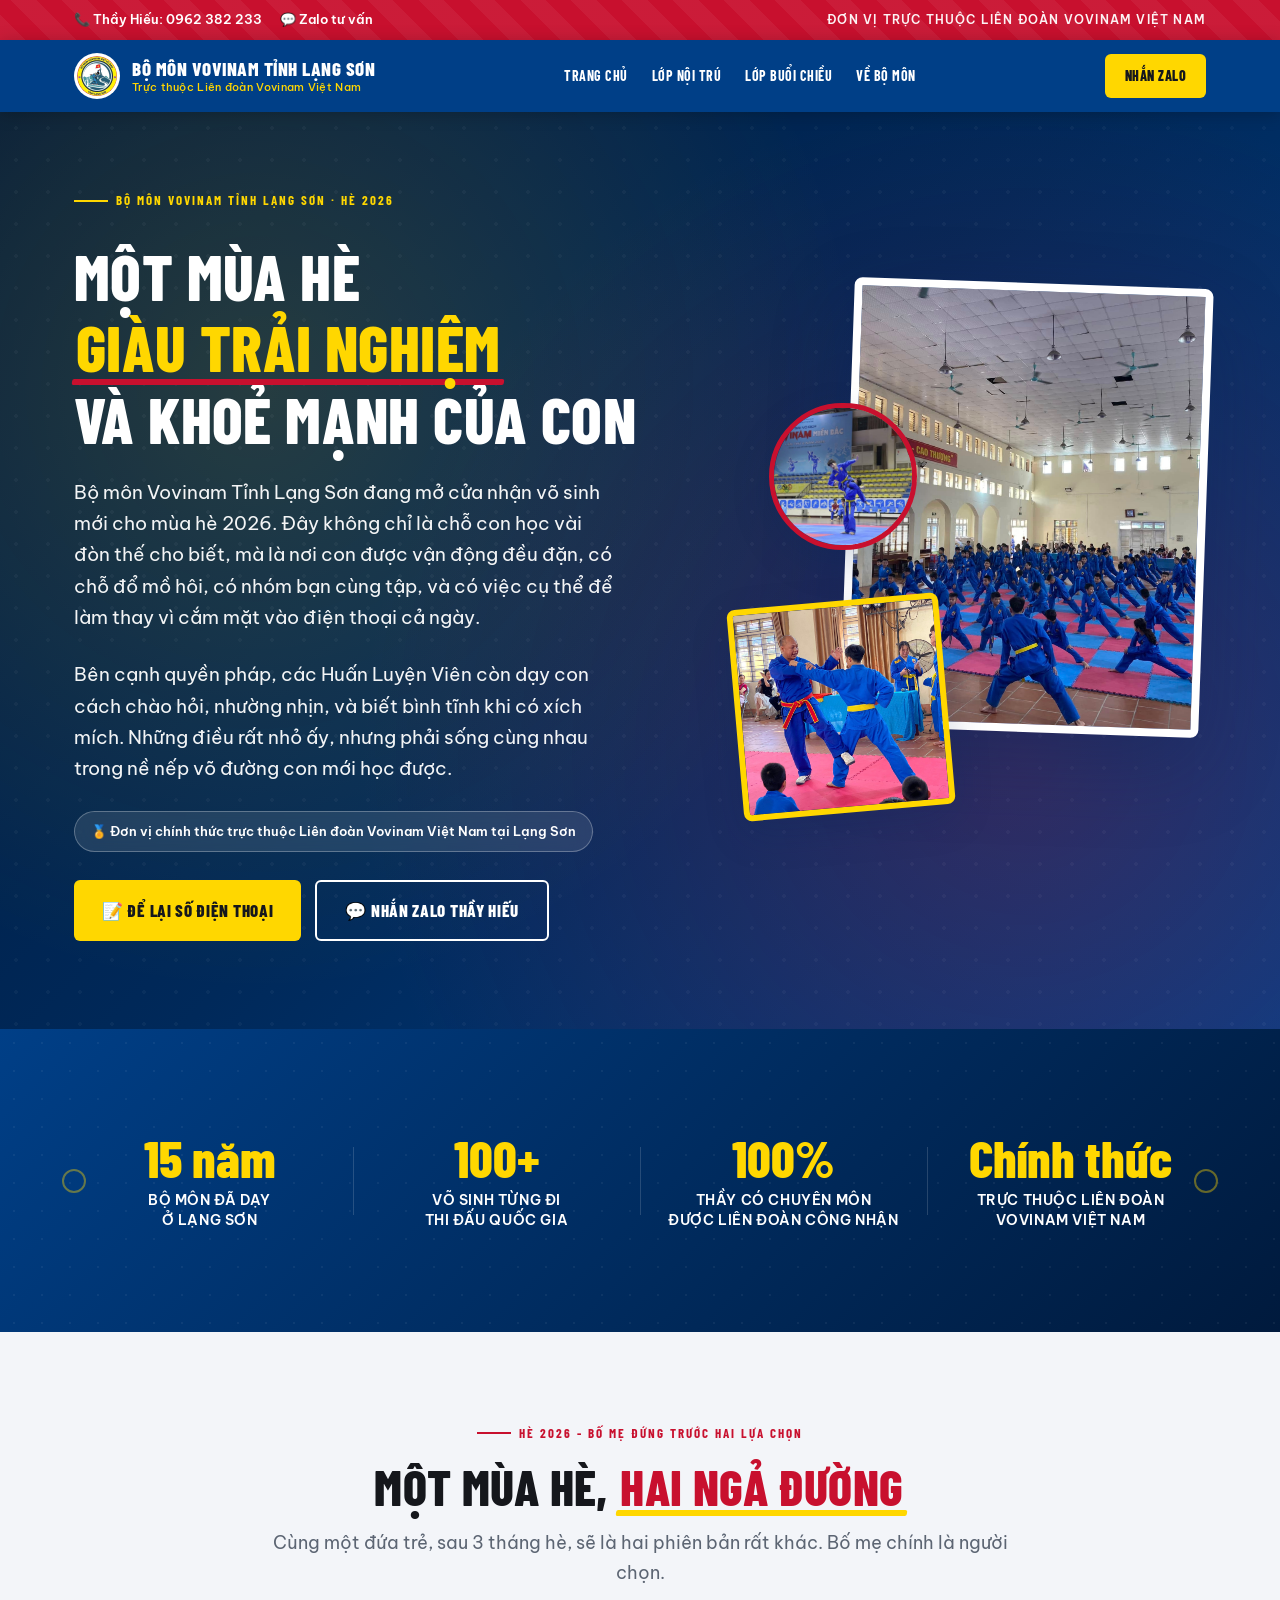
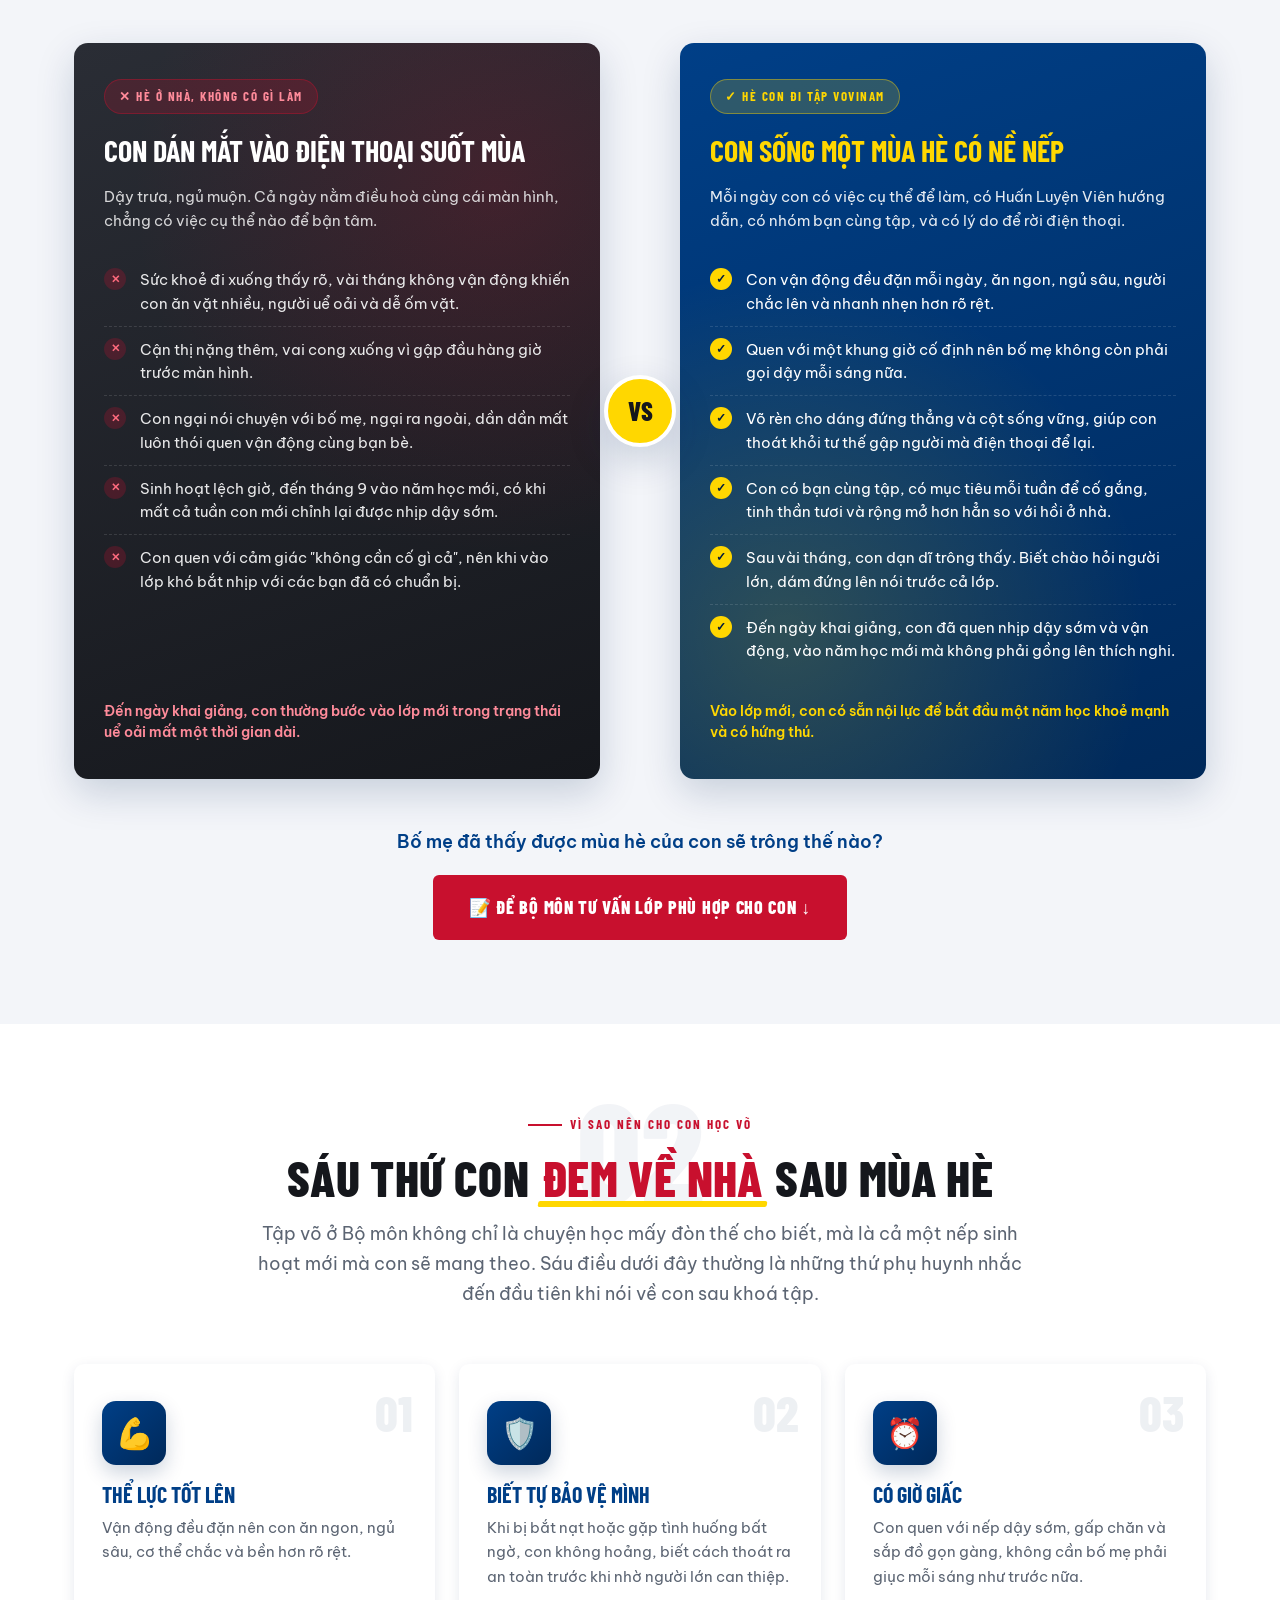
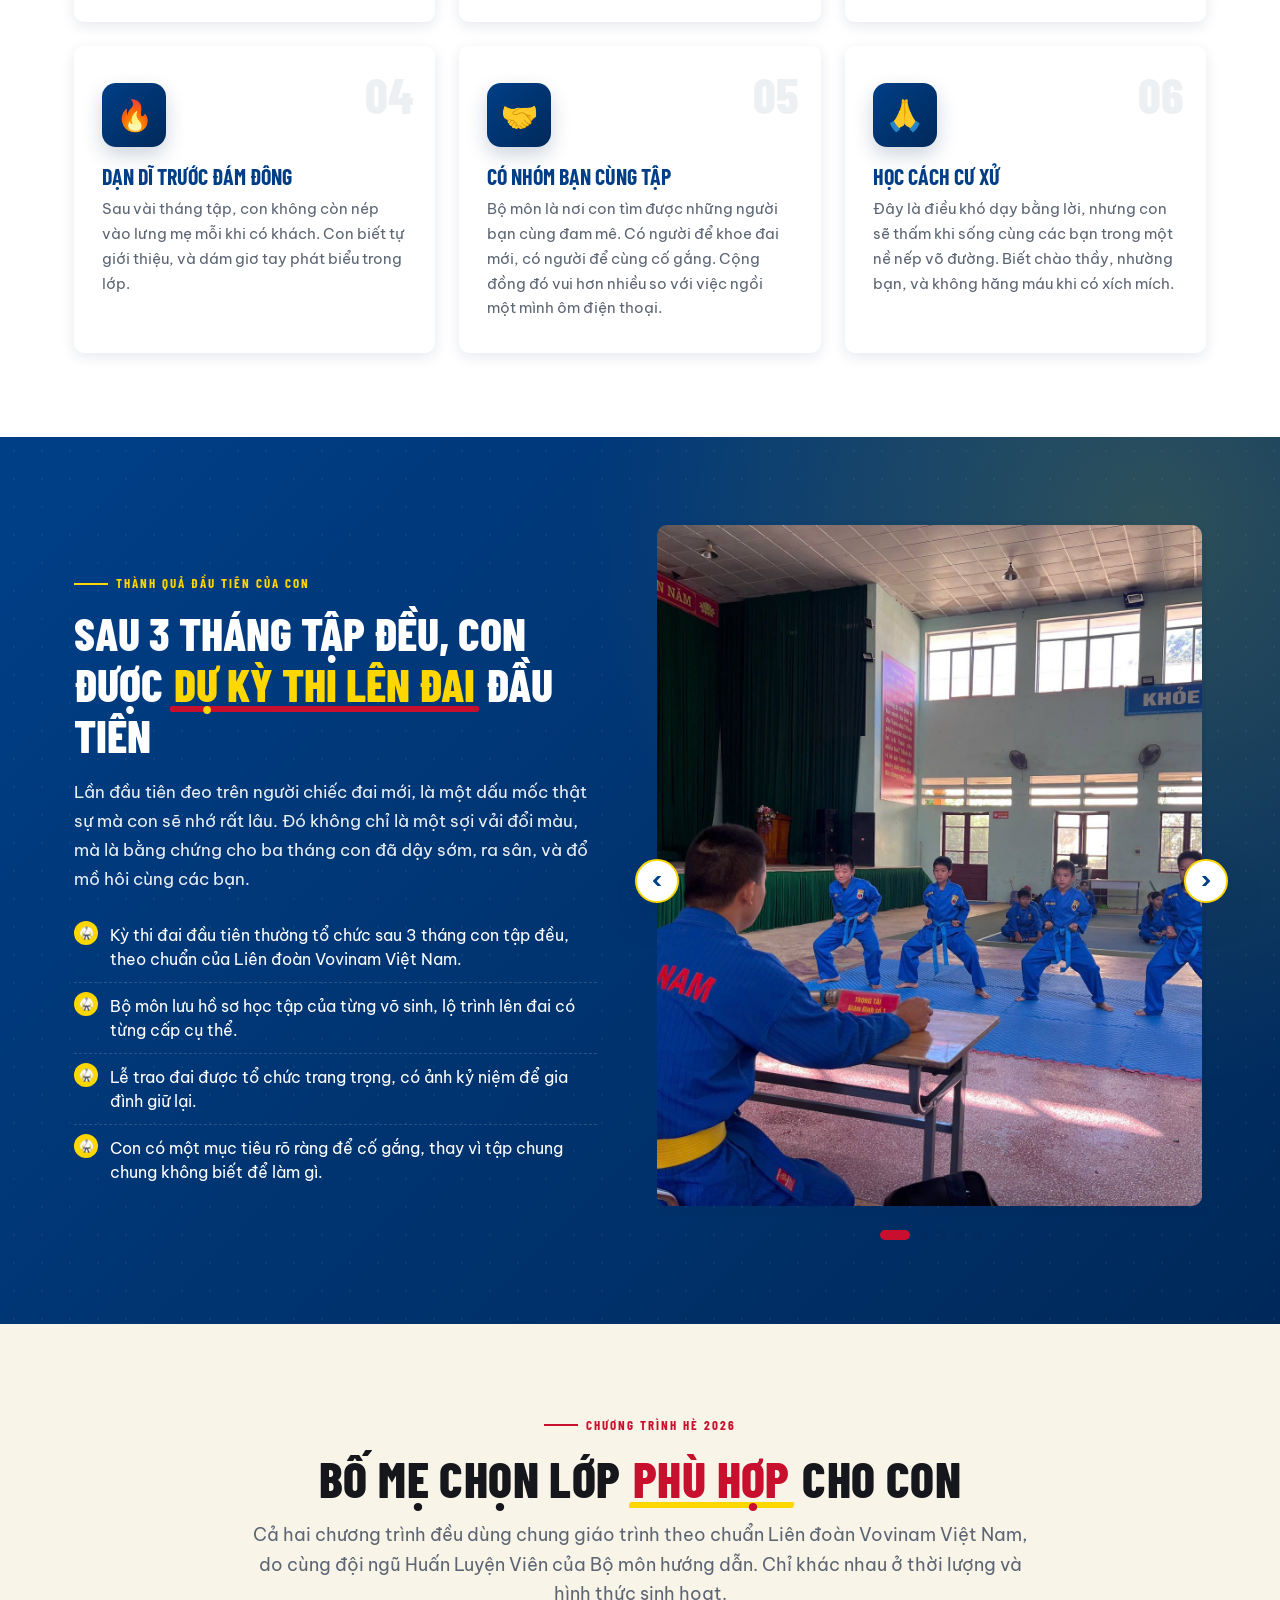
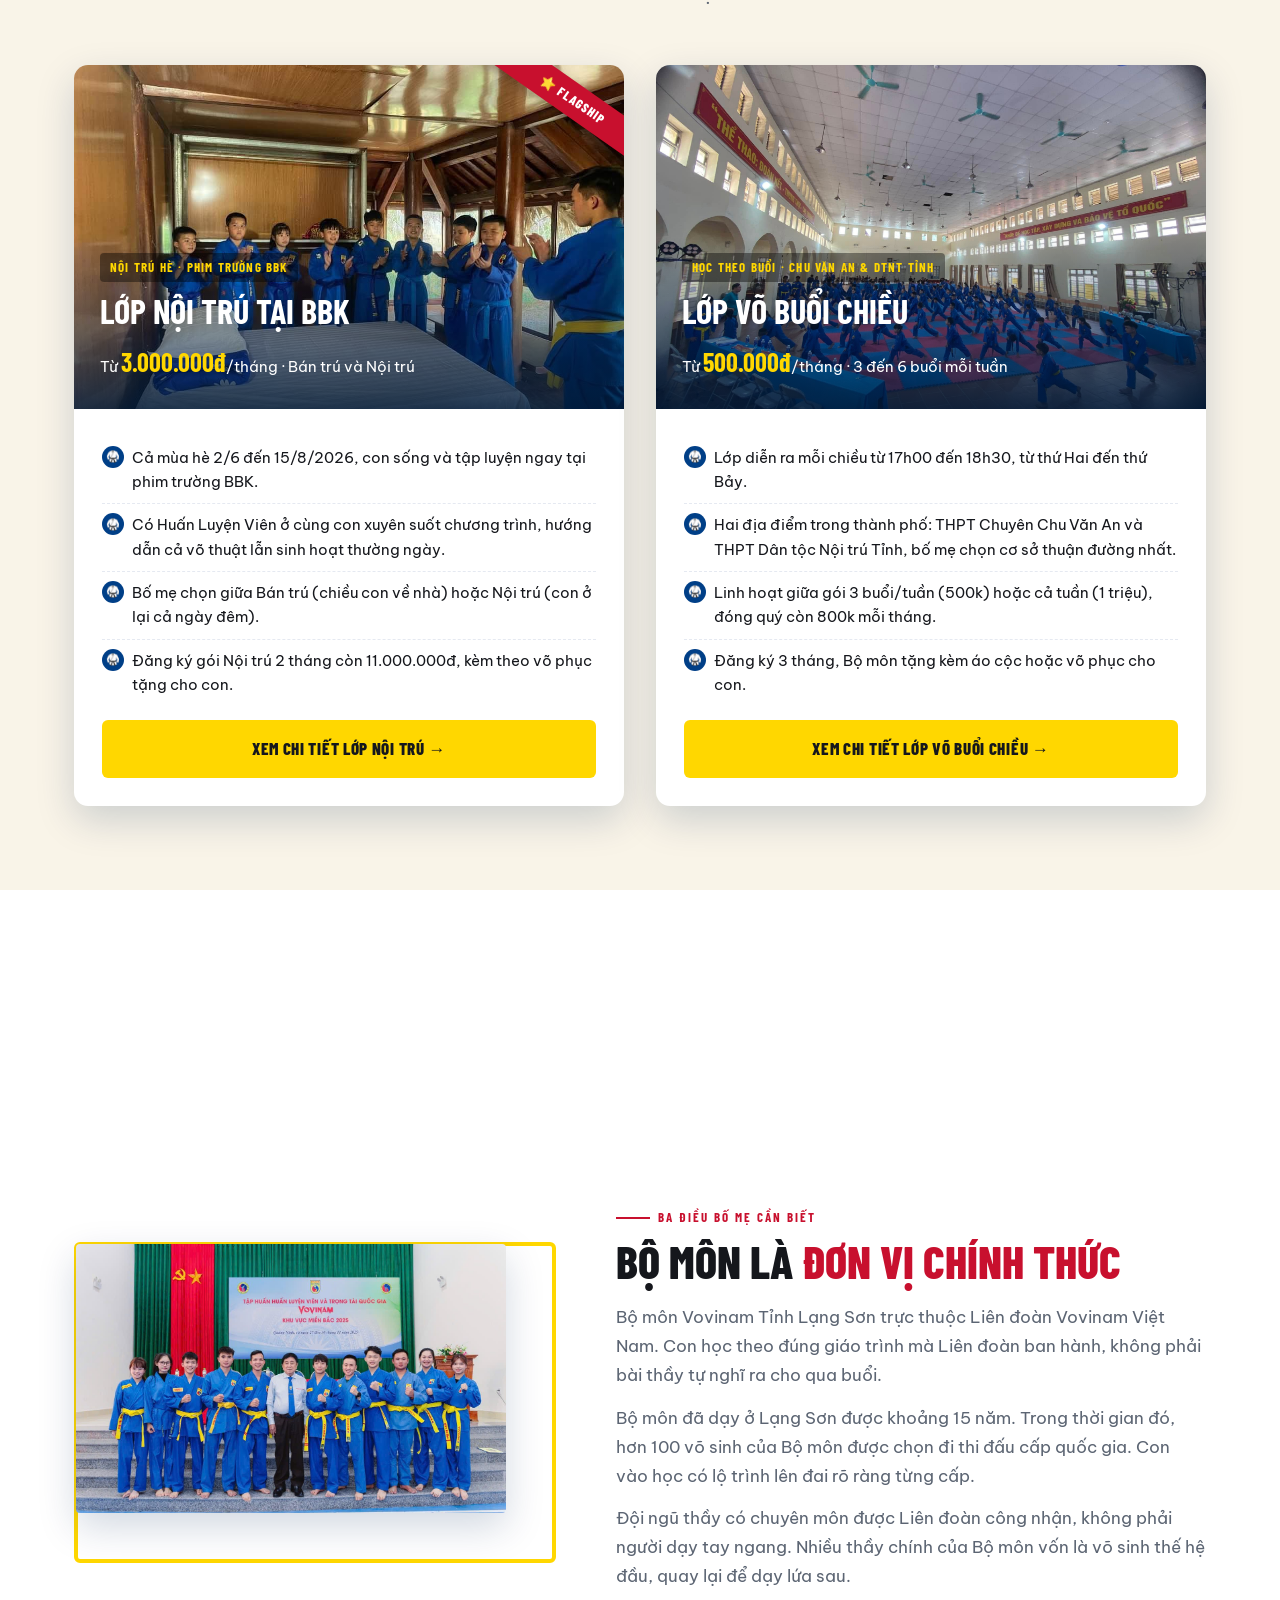
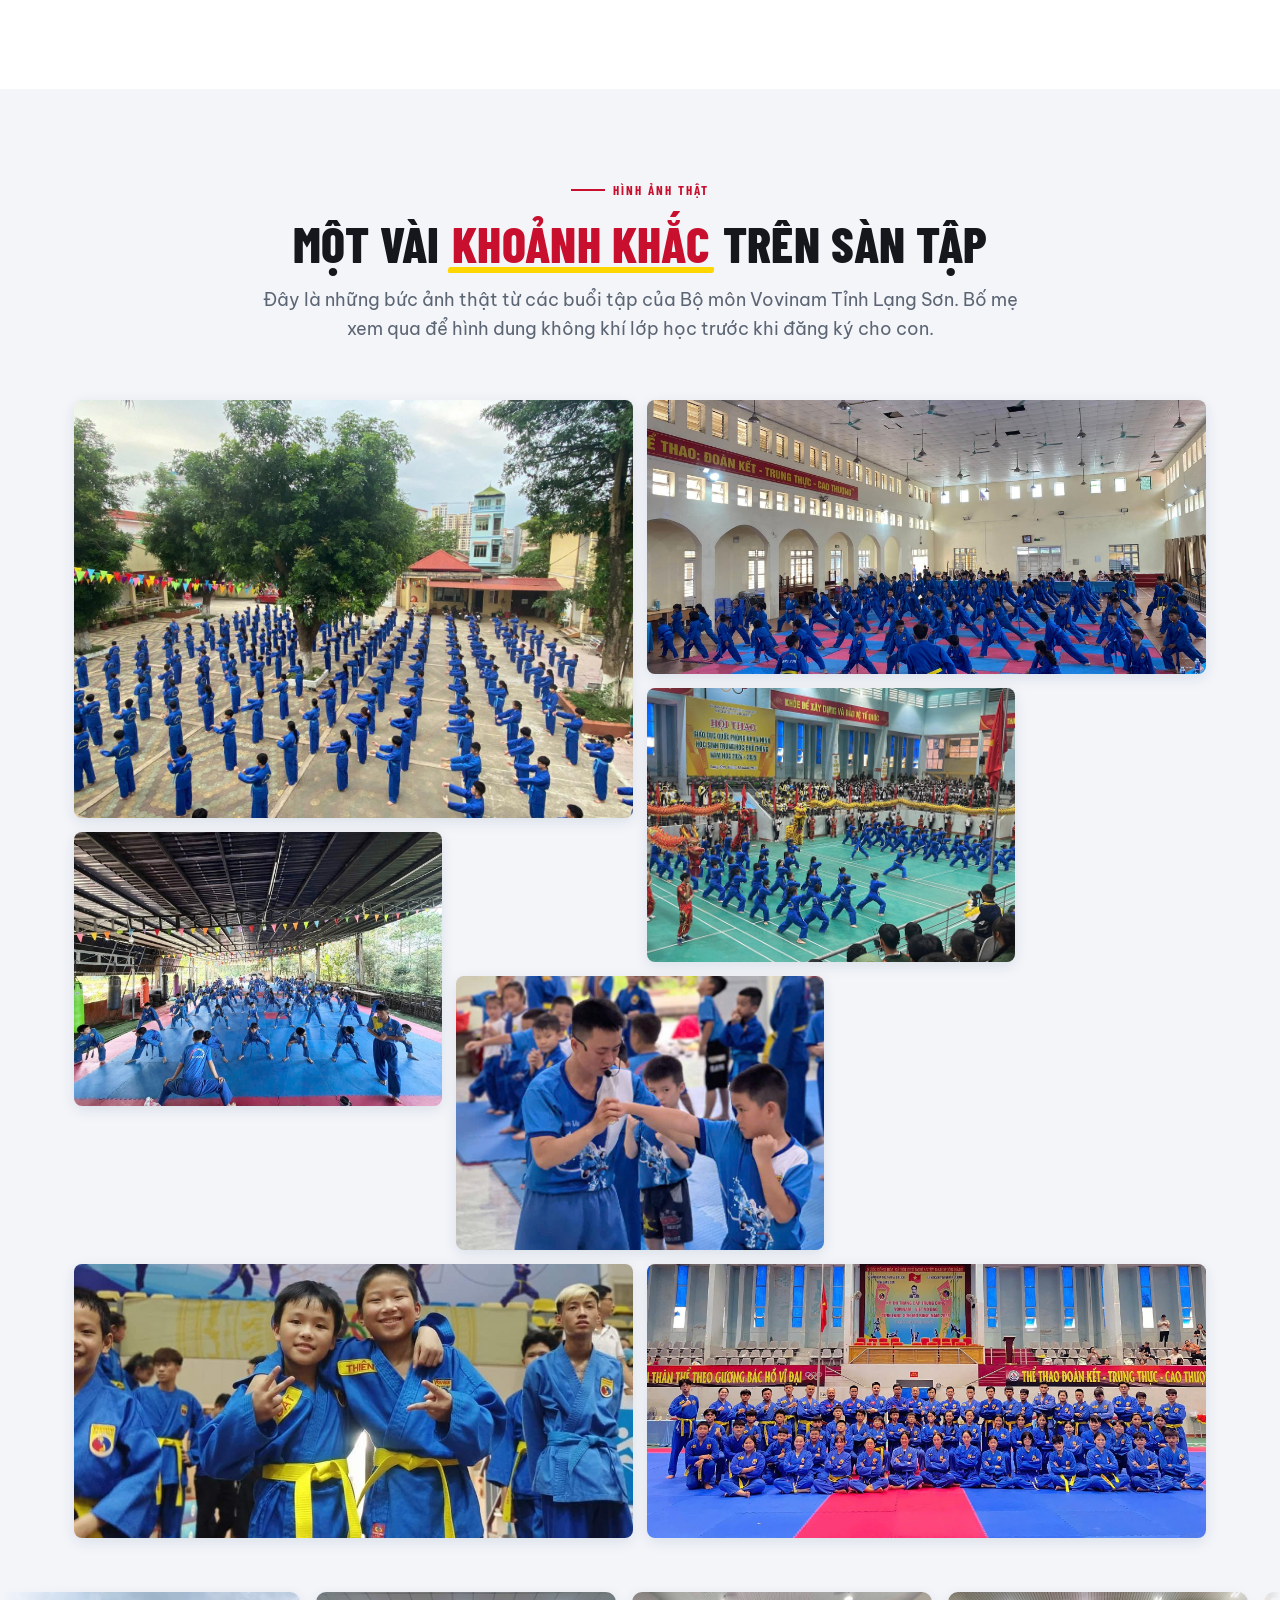
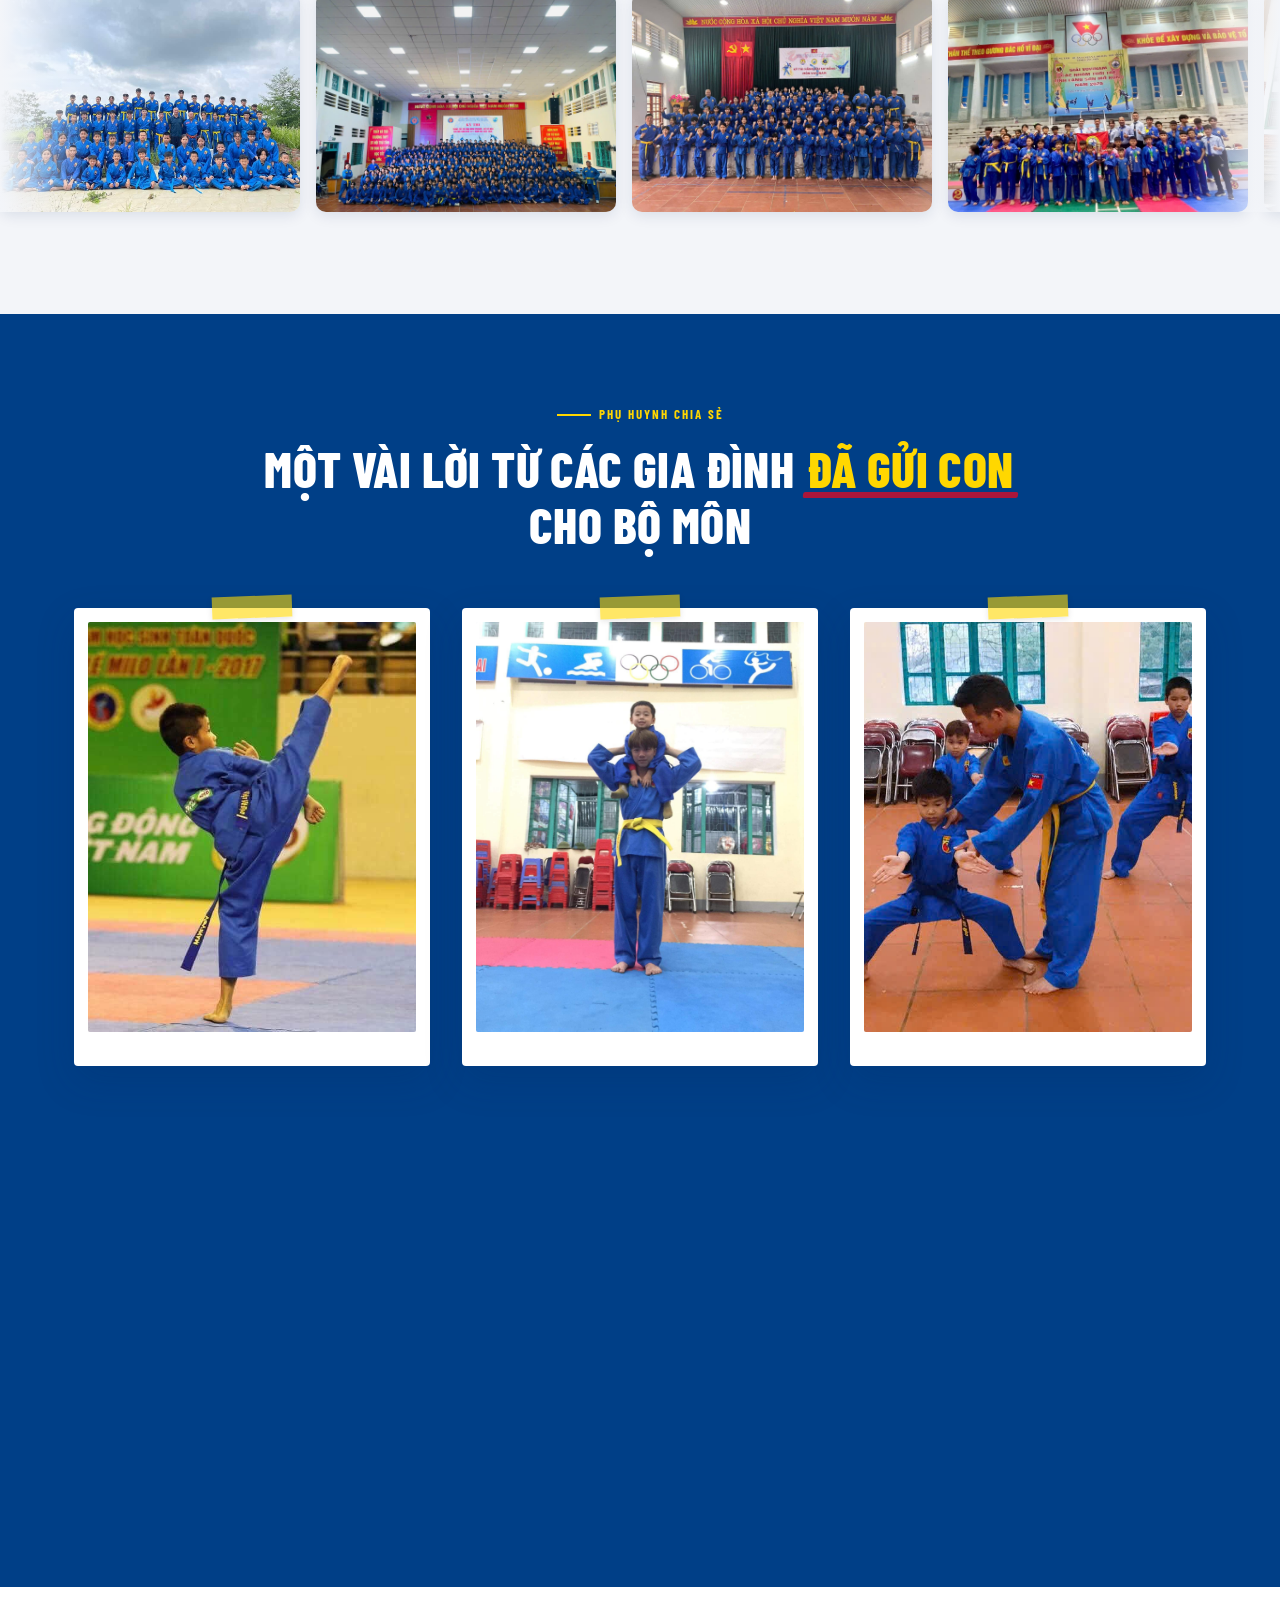
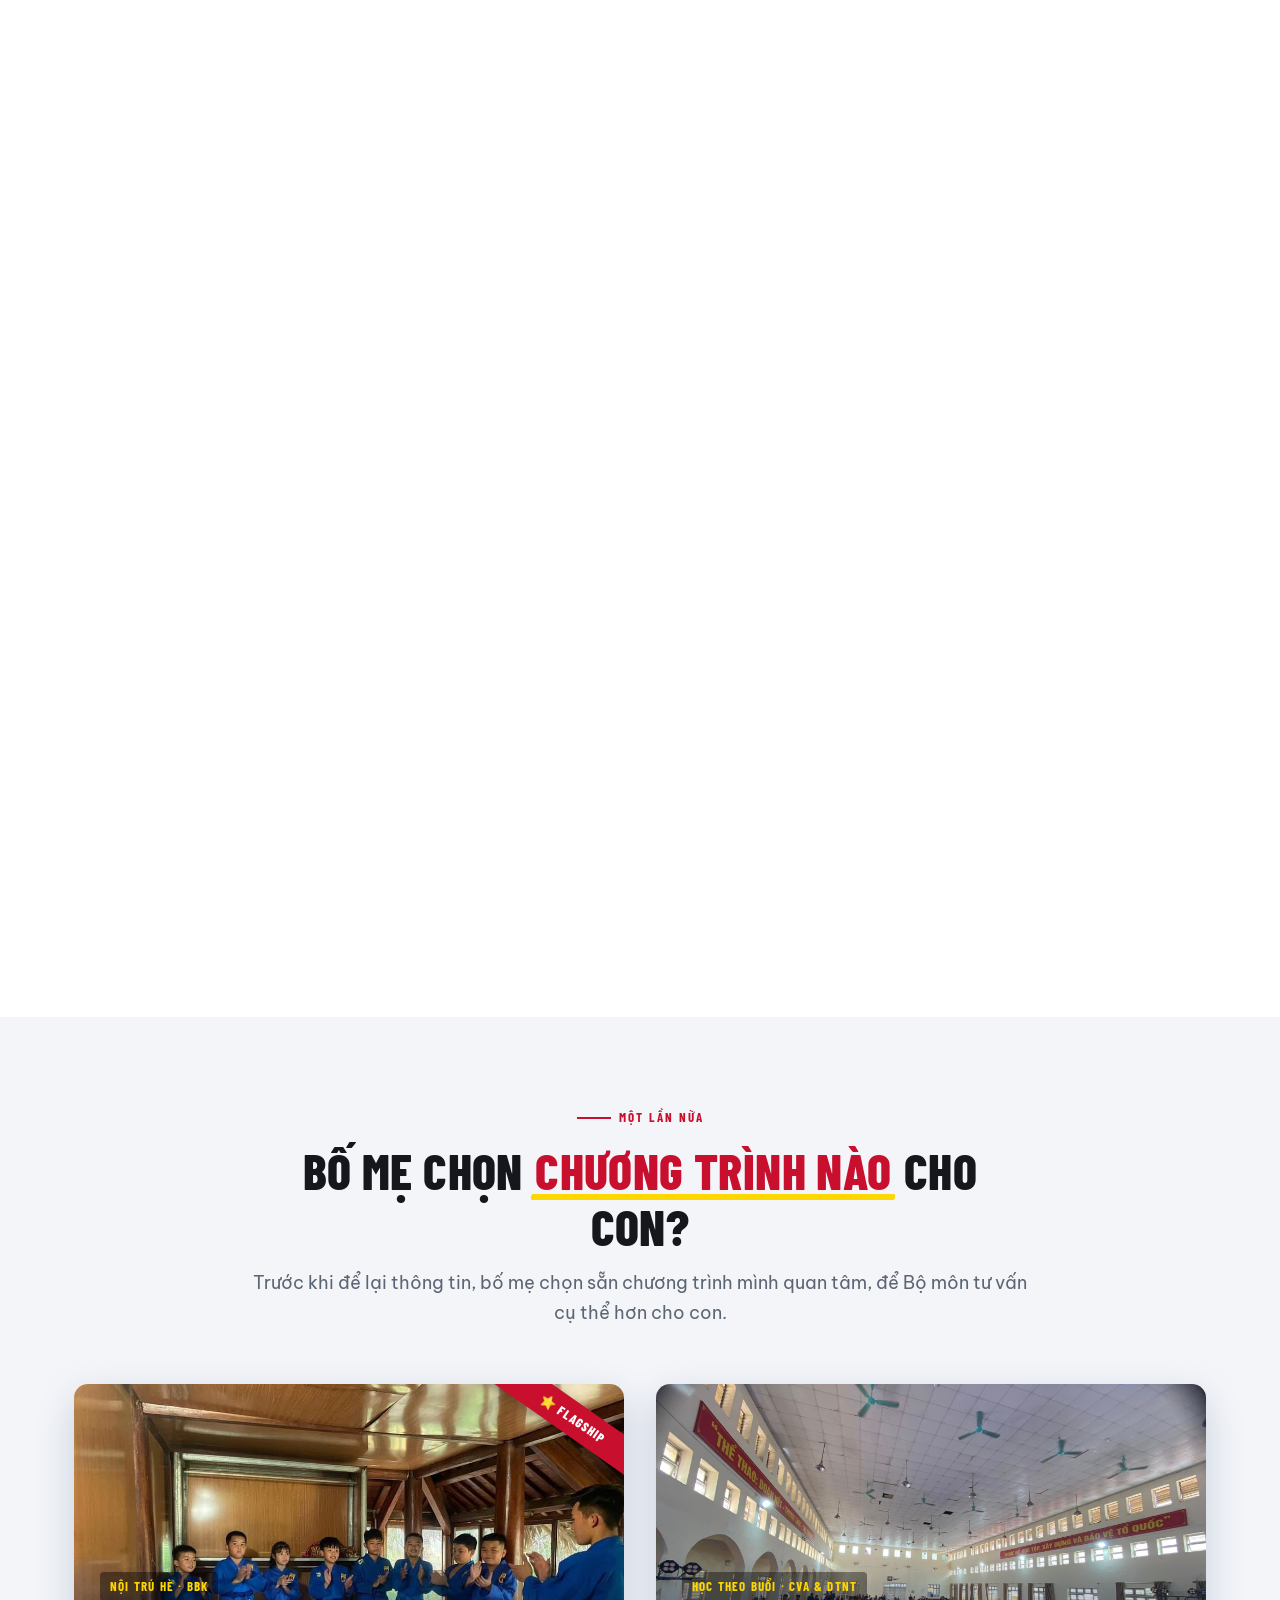
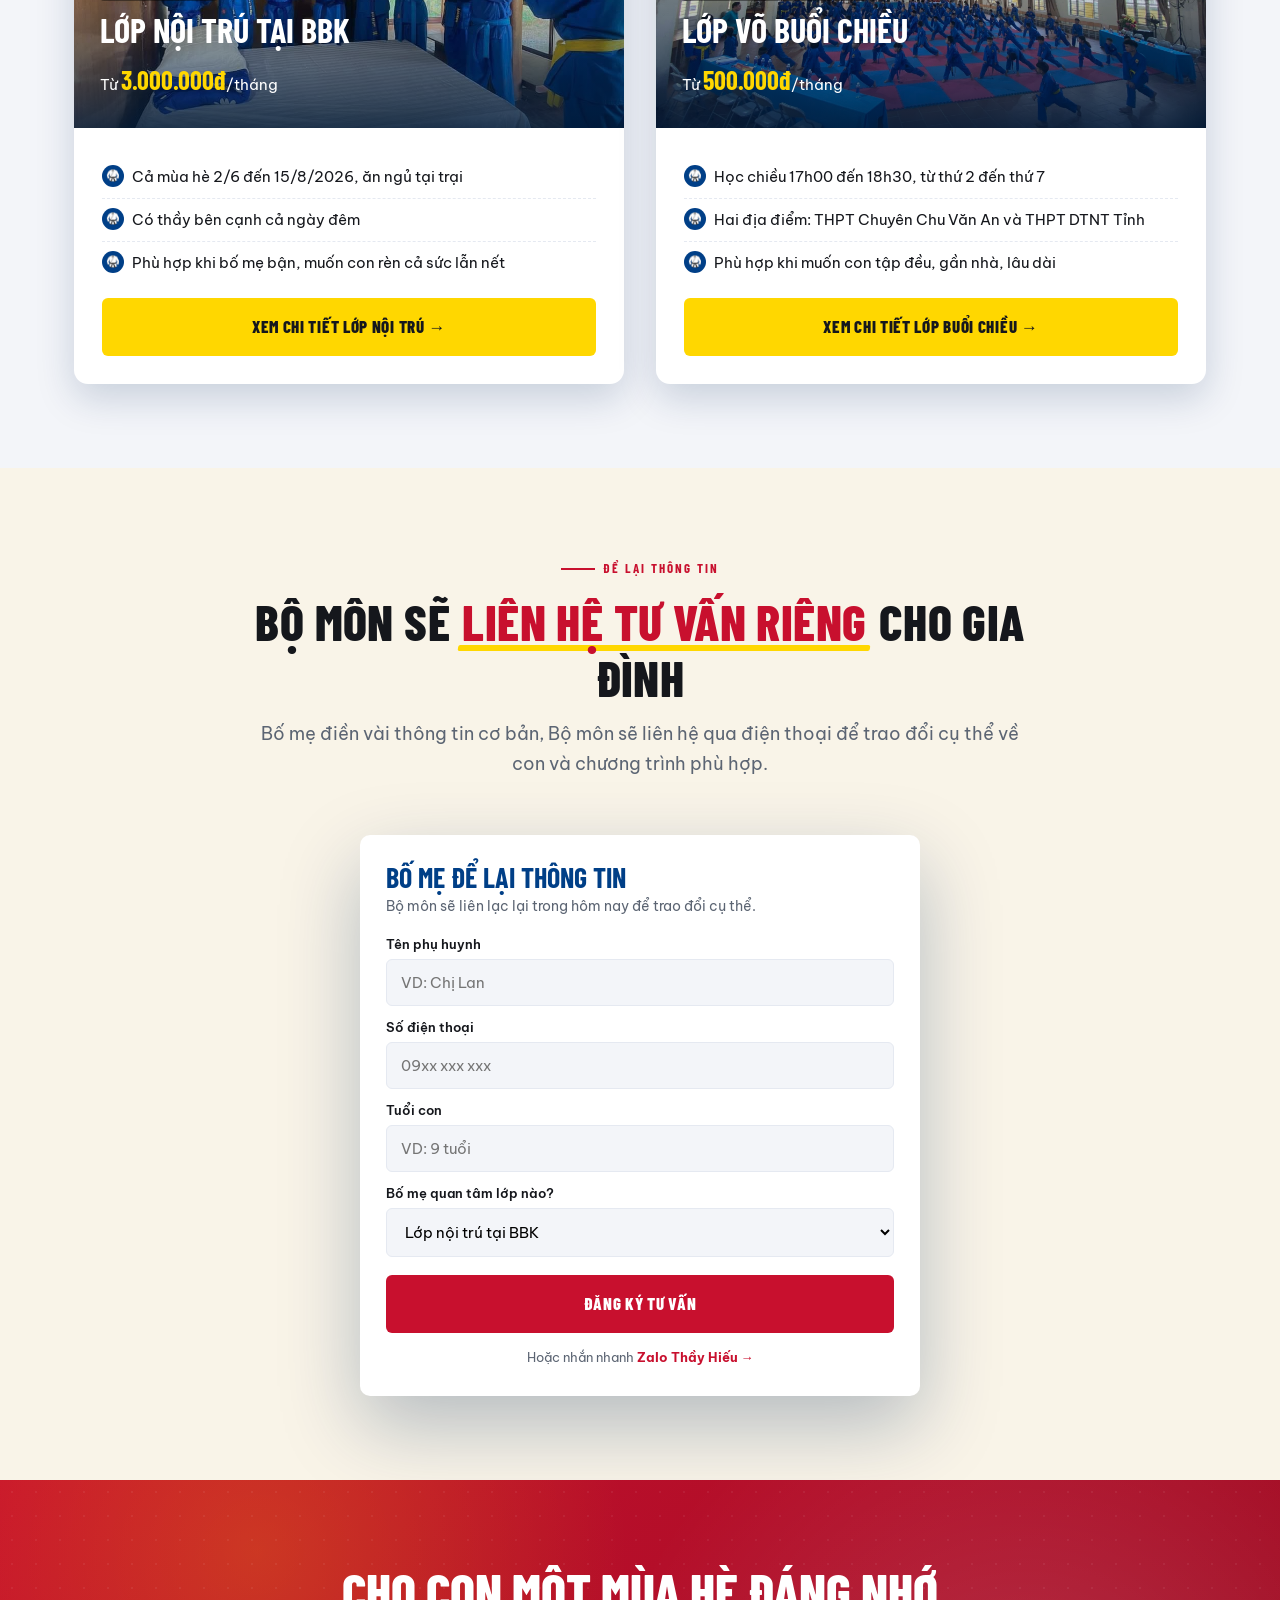
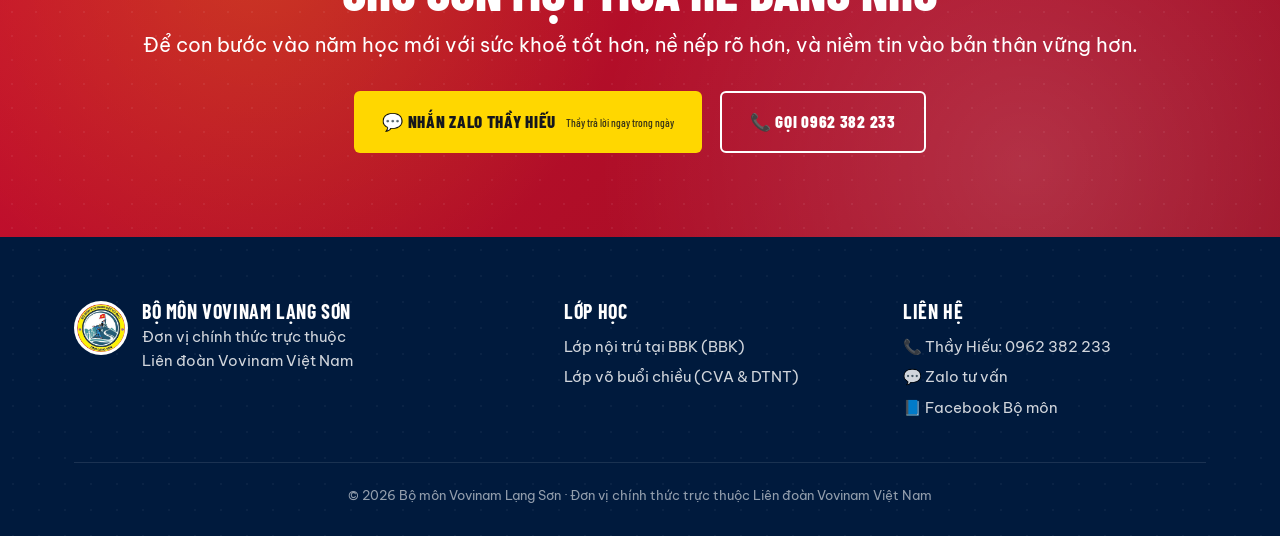
==== commit d792a886: "rewrite: full content theo voice tự nhiên, câu hoàn chỉnh có nhịp Index: - Hero h1: 'Một mùa hè giàu" ====
--- a/index.html
+++ b/index.html
@@ -41,8 +41,9 @@
   <div class="wrap">
     <div class="copy reveal">
       <span class="eyebrow">Bộ môn Vovinam Tỉnh Lạng Sơn · Hè 2026</span>
-      <h1>Một mùa hè con<br>khoẻ ra,<br><span class="hl">biết tự lo cho mình</span></h1>
-      <p class="sub">Bộ môn nhận võ sinh mới cho mùa hè 2026. Cho con đến để chạy nhảy, đổ mồ hôi, có chuyện để làm thay vì cắm mặt vào điện thoại cả ngày. Ngoài đòn thế, các thầy còn dạy con cách chào hỏi người lớn, nhường nhịn bạn bè và bình tĩnh khi xích mích.</p>
+      <h1>Một mùa hè<br><span class="hl">giàu trải nghiệm</span><br>và khoẻ mạnh của con</h1>
+      <p class="sub">Bộ môn Vovinam Tỉnh Lạng Sơn đang mở cửa nhận võ sinh mới cho mùa hè 2026. Đây không chỉ là chỗ con học vài đòn thế cho biết, mà là nơi con được vận động đều đặn, có chỗ đổ mồ hôi, có nhóm bạn cùng tập, và có việc cụ thể để làm thay vì cắm mặt vào điện thoại cả ngày.</p>
+      <p class="sub" style="margin-top:14px">Bên cạnh quyền pháp, các Huấn Luyện Viên còn dạy con cách chào hỏi, nhường nhịn, và biết bình tĩnh khi có xích mích. Những điều rất nhỏ ấy, nhưng phải sống cùng nhau trong nề nếp võ đường con mới học được.</p>
       <span class="trust">🏅 Đơn vị chính thức trực thuộc Liên đoàn Vovinam Việt Nam tại Lạng Sơn</span>
 
       <!-- Hero CTAs -->
@@ -104,17 +105,17 @@
 
     <div class="compare-grid">
       <div class="compare-card bad reveal">
-        <span class="kicker">✕ Hè ở nhà</span>
-        <h3>Con dán mắt vào điện thoại cả ngày</h3>
-        <p class="lead">Dậy trưa, ngủ muộn. Cả ngày nằm điều hoà với cái màn hình.</p>
+        <span class="kicker">✕ Hè ở nhà, không có gì làm</span>
+        <h3>Con dán mắt vào điện thoại suốt mùa</h3>
+        <p class="lead">Dậy trưa, ngủ muộn. Cả ngày nằm điều hoà cùng cái màn hình, chẳng có việc cụ thể nào để bận tâm.</p>
         <ul>
-          <li>Sức khoẻ đi xuống thấy rõ, ăn vặt suốt nên người uể oải, dễ ốm vặt</li>
-          <li>Cận thị nặng thêm, vai cong vì gập đầu xuống điện thoại nhiều giờ</li>
-          <li>Ngại nói chuyện với bố mẹ, ngại ra ngoài, mất dần thói quen vận động</li>
-          <li>Sinh hoạt lệch giờ, đến tháng 9 vào lớp lại mất cả tuần để chỉnh lại</li>
-          <li>Quen với cảm giác "không cần cố", nên vào năm học khó bắt nhịp</li>
+          <li>Sức khoẻ đi xuống thấy rõ, vài tháng không vận động khiến con ăn vặt nhiều, người uể oải và dễ ốm vặt.</li>
+          <li>Cận thị nặng thêm, vai cong xuống vì gập đầu hàng giờ trước màn hình.</li>
+          <li>Con ngại nói chuyện với bố mẹ, ngại ra ngoài, dần dần mất luôn thói quen vận động cùng bạn bè.</li>
+          <li>Sinh hoạt lệch giờ, đến tháng 9 vào năm học mới, có khi mất cả tuần con mới chỉnh lại được nhịp dậy sớm.</li>
+          <li>Con quen với cảm giác "không cần cố gì cả", nên khi vào lớp khó bắt nhịp với các bạn đã có chuẩn bị.</li>
         </ul>
-        <div class="foot">Đến lúc khai giảng, con thường uể oải mất một thời gian dài.</div>
+        <div class="foot">Đến ngày khai giảng, con thường bước vào lớp mới trong trạng thái uể oải mất một thời gian dài.</div>
       </div>
 
       <div class="compare-vs">
@@ -122,27 +123,27 @@
       </div>
 
       <div class="compare-card good reveal delay-2">
-        <span class="kicker">✓ Hè đi tập Vovinam</span>
-        <h3>Con tập đều ở Bộ môn</h3>
-        <p class="lead">Có việc làm mỗi ngày, có thầy có bạn, có lý do để rời điện thoại.</p>
+        <span class="kicker">✓ Hè con đi tập Vovinam</span>
+        <h3>Con sống một mùa hè có nề nếp</h3>
+        <p class="lead">Mỗi ngày con có việc cụ thể để làm, có Huấn Luyện Viên hướng dẫn, có nhóm bạn cùng tập, và có lý do để rời điện thoại.</p>
         <ul>
-          <li>Vận động đều nên ăn ngon, ngủ sâu, người chắc và nhanh nhẹn hơn</li>
-          <li>Có giờ giấc rõ ràng, không cần bố mẹ giục mỗi sáng nữa</li>
-          <li>Võ rèn cột sống và dáng đứng, các con đỡ gập người như khi xem điện thoại</li>
-          <li>Có bạn cùng tập, có mục tiêu nhỏ mỗi tuần, tinh thần tươi hơn hẳn</li>
-          <li>Dạn dĩ hơn, biết chào hỏi, dám đứng nói trước đám đông</li>
-          <li>Đến năm học mới thì con đã quen nhịp dậy sớm, vào lớp đỡ vất</li>
+          <li>Con vận động đều đặn mỗi ngày, ăn ngon, ngủ sâu, người chắc lên và nhanh nhẹn hơn rõ rệt.</li>
+          <li>Quen với một khung giờ cố định nên bố mẹ không còn phải gọi dậy mỗi sáng nữa.</li>
+          <li>Võ rèn cho dáng đứng thẳng và cột sống vững, giúp con thoát khỏi tư thế gập người mà điện thoại để lại.</li>
+          <li>Con có bạn cùng tập, có mục tiêu mỗi tuần để cố gắng, tinh thần tươi và rộng mở hơn hẳn so với hồi ở nhà.</li>
+          <li>Sau vài tháng, con dạn dĩ trông thấy. Biết chào hỏi người lớn, dám đứng lên nói trước cả lớp.</li>
+          <li>Đến ngày khai giảng, con đã quen nhịp dậy sớm và vận động, vào năm học mới mà không phải gồng lên thích nghi.</li>
         </ul>
-        <div class="foot">Khai giảng, con bước vào lớp mới khoẻ và sẵn sàng.</div>
+        <div class="foot">Vào lớp mới, con có sẵn nội lực để bắt đầu một năm học khoẻ mạnh và có hứng thú.</div>
       </div>
     </div>
 
     <div class="reveal" style="text-align:center; margin-top:48px;">
       <p style="font-size:18px; font-weight:600; color:var(--xanh); margin-bottom:18px;">
-        Bố mẹ đã chọn ngả đường thứ hai cho con?
+        Bố mẹ đã thấy được mùa hè của con sẽ trông thế nào?
       </p>
       <a class="btn btn-do" href="#dangky" style="font-size:18px; padding:18px 36px;">
-        📝 Để lại thông tin cho thầy tư vấn ↓
+        📝 Để Bộ môn tư vấn lớp phù hợp cho con ↓
       </a>
     </div>
   </div>
@@ -154,16 +155,16 @@
     <div class="section-head reveal">
       <span class="nm">02</span>
       <span class="eyebrow">Vì sao nên cho con học võ</span>
-      <h2>Sáu thứ con <span class="hl">đem về nhà</span></h2>
-      <p class="sub">Tập võ ở Bộ môn không chỉ học mấy đòn thế cho biết. Con học cả cách sống có thầy có bạn, đúng tinh thần "võ thuật đi đôi với võ đạo" của Vovinam.</p>
+      <h2>Sáu thứ con <span class="hl">đem về nhà</span> sau mùa hè</h2>
+      <p class="sub">Tập võ ở Bộ môn không chỉ là chuyện học mấy đòn thế cho biết, mà là cả một nếp sinh hoạt mới mà con sẽ mang theo. Sáu điều dưới đây thường là những thứ phụ huynh nhắc đến đầu tiên khi nói về con sau khoá tập.</p>
     </div>
     <div class="feat">
-      <div class="item reveal"><span class="num">01</span><div class="ico">💪</div><h3>Thể lực tốt lên</h3><p>Vận động đều mỗi ngày nên con ăn được, ngủ sâu, người chắc hơn rõ.</p></div>
-      <div class="item reveal delay-1"><span class="num">02</span><div class="ico">🛡️</div><h3>Tự bảo vệ được mình</h3><p>Bị bắt nạt con không hoảng, biết cách thoát ra trước khi nhờ người lớn.</p></div>
-      <div class="item reveal delay-2"><span class="num">03</span><div class="ico">⏰</div><h3>Có giờ giấc</h3><p>Quen dậy đúng giờ, gấp chăn, sắp đồ, không cần bố mẹ giục mãi nữa.</p></div>
-      <div class="item reveal"><span class="num">04</span><div class="ico">🔥</div><h3>Dạn dĩ hơn</h3><p>Đứng trước đám đông không còn nép vào lưng mẹ, dám nói dám giơ tay.</p></div>
-      <div class="item reveal delay-1"><span class="num">05</span><div class="ico">🤝</div><h3>Có nhóm bạn cùng tập</h3><p>Con có chỗ để chơi, có người để khoe đai mới, vui hơn ôm điện thoại nhiều.</p></div>
-      <div class="item reveal delay-2"><span class="num">06</span><div class="ico">🙏</div><h3>Học cách cư xử</h3><p>Biết chào thầy, nhường bạn, không hăng máu khi cãi nhau. Cái đó võ phục không dạy được, mà phải sống cùng nhau lâu mới có.</p></div>
+      <div class="item reveal"><span class="num">01</span><div class="ico">💪</div><h3>Thể lực tốt lên</h3><p>Vận động đều đặn nên con ăn ngon, ngủ sâu, cơ thể chắc và bền hơn rõ rệt.</p></div>
+      <div class="item reveal delay-1"><span class="num">02</span><div class="ico">🛡️</div><h3>Biết tự bảo vệ mình</h3><p>Khi bị bắt nạt hoặc gặp tình huống bất ngờ, con không hoảng, biết cách thoát ra an toàn trước khi nhờ người lớn can thiệp.</p></div>
+      <div class="item reveal delay-2"><span class="num">03</span><div class="ico">⏰</div><h3>Có giờ giấc</h3><p>Con quen với nếp dậy sớm, gấp chăn và sắp đồ gọn gàng, không cần bố mẹ phải giục mỗi sáng như trước nữa.</p></div>
+      <div class="item reveal"><span class="num">04</span><div class="ico">🔥</div><h3>Dạn dĩ trước đám đông</h3><p>Sau vài tháng tập, con không còn nép vào lưng mẹ mỗi khi có khách. Con biết tự giới thiệu, và dám giơ tay phát biểu trong lớp.</p></div>
+      <div class="item reveal delay-1"><span class="num">05</span><div class="ico">🤝</div><h3>Có nhóm bạn cùng tập</h3><p>Bộ môn là nơi con tìm được những người bạn cùng đam mê. Có người để khoe đai mới, có người để cùng cố gắng. Cộng đồng đó vui hơn nhiều so với việc ngồi một mình ôm điện thoại.</p></div>
+      <div class="item reveal delay-2"><span class="num">06</span><div class="ico">🙏</div><h3>Học cách cư xử</h3><p>Đây là điều khó dạy bằng lời, nhưng con sẽ thấm khi sống cùng các bạn trong một nề nếp võ đường. Biết chào thầy, nhường bạn, và không hăng máu khi có xích mích.</p></div>
     </div>
   </div>
 </section>
@@ -174,13 +175,13 @@
     <div class="highlight-split">
       <div class="txt reveal">
         <span class="eyebrow">Thành quả đầu tiên của con</span>
-        <h2>Sau 3 tháng tập, con được <span class="hl">thi lên đai đầu tiên</span></h2>
-        <p>Đeo chiếc đai mới là một dấu mốc thật sự đối với con. Đó không chỉ là một sợi vải đổi màu - đó là bằng chứng cho công sức ba tháng dậy sớm, ra sân, đổ mồ hôi.</p>
+        <h2>Sau 3 tháng tập đều, con được <span class="hl">dự kỳ thi lên đai</span> đầu tiên</h2>
+        <p>Lần đầu tiên đeo trên người chiếc đai mới, là một dấu mốc thật sự mà con sẽ nhớ rất lâu. Đó không chỉ là một sợi vải đổi màu, mà là bằng chứng cho ba tháng con đã dậy sớm, ra sân, và đổ mồ hôi cùng các bạn.</p>
         <ul>
-          <li>Thi đai lần đầu sau 3 tháng tập đều, theo chuẩn Liên đoàn Vovinam Việt Nam</li>
-          <li>Có hồ sơ học tập, lộ trình lên đai rõ ràng từng cấp</li>
-          <li>Lễ trao đai trang trọng, có ảnh kỷ niệm cho gia đình</li>
-          <li>Con có mục tiêu cụ thể để cố gắng, không phải tập chung chung</li>
+          <li>Kỳ thi đai đầu tiên thường tổ chức sau 3 tháng con tập đều, theo chuẩn của Liên đoàn Vovinam Việt Nam.</li>
+          <li>Bộ môn lưu hồ sơ học tập của từng võ sinh, lộ trình lên đai có từng cấp cụ thể.</li>
+          <li>Lễ trao đai được tổ chức trang trọng, có ảnh kỷ niệm để gia đình giữ lại.</li>
+          <li>Con có một mục tiêu rõ ràng để cố gắng, thay vì tập chung chung không biết để làm gì.</li>
         </ul>
       </div>
 
@@ -223,8 +224,8 @@
     <div class="section-head reveal">
       <span class="nm">03</span>
       <span class="eyebrow">Chương trình hè 2026</span>
-      <h2>Chọn lớp <span class="hl">phù hợp</span> cho con</h2>
-      <p class="sub">Hai hình thức học, cùng một chất lượng huấn luyện theo chuẩn Liên đoàn Vovinam Việt Nam. Bố mẹ bấm vào lớp để xem chi tiết.</p>
+      <h2>Bố mẹ chọn lớp <span class="hl">phù hợp</span> cho con</h2>
+      <p class="sub">Cả hai chương trình đều dùng chung giáo trình theo chuẩn Liên đoàn Vovinam Việt Nam, do cùng đội ngũ Huấn Luyện Viên của Bộ môn hướng dẫn. Chỉ khác nhau ở thời lượng và hình thức sinh hoạt.</p>
     </div>
 
     <div class="hubgrid">
@@ -240,13 +241,13 @@
         <div class="badge-corner">⭐ Flagship</div>
         <div class="body">
           <ul>
-            <li>Cả mùa hè từ 2/6 đến 15/8/2026, con sống và tập trong nề nếp võ đường</li>
-            <li>Con ăn, ngủ, tập có thầy bên cạnh, rèn cả sức lẫn nết</li>
-            <li>Chọn Bán trú (tối về nhà) hoặc Nội trú (ở lại cả ngày đêm)</li>
-            <li>Nội trú đóng 2 tháng còn 11 triệu và tặng võ phục</li>
+            <li>Cả mùa hè 2/6 đến 15/8/2026, con sống và tập luyện ngay tại phim trường BBK.</li>
+            <li>Có Huấn Luyện Viên ở cùng con xuyên suốt chương trình, hướng dẫn cả võ thuật lẫn sinh hoạt thường ngày.</li>
+            <li>Bố mẹ chọn giữa Bán trú (chiều con về nhà) hoặc Nội trú (con ở lại cả ngày đêm).</li>
+            <li>Đăng ký gói Nội trú 2 tháng còn 11.000.000đ, kèm theo võ phục tặng cho con.</li>
           </ul>
         </div>
-        <div class="foot"><a class="btn btn-vang btn-block" href="lop-an-ngu.html">Xem chi tiết lớp nội trú →</a></div>
+        <div class="foot"><a class="btn btn-vang btn-block" href="lop-an-ngu.html">Xem chi tiết Lớp Nội Trú →</a></div>
       </article>
 
       <article class="hubcard reveal delay-2">
@@ -260,13 +261,13 @@
         </div>
         <div class="body">
           <ul>
-            <li>Học chiều 17h00 đến 18h30, từ thứ 2 đến thứ 7, hai địa điểm</li>
-            <li>Tại trường THPT Chuyên Chu Văn An và trường THPT Dân tộc Nội trú Tỉnh</li>
-            <li>Gói 3 buổi 500k, học cả tuần 1 triệu (đóng 3 tháng còn 2,4 triệu)</li>
-            <li>Nộp 3 tháng được tặng áo cộc hoặc võ phục</li>
+            <li>Lớp diễn ra mỗi chiều từ 17h00 đến 18h30, từ thứ Hai đến thứ Bảy.</li>
+            <li>Hai địa điểm trong thành phố: THPT Chuyên Chu Văn An và THPT Dân tộc Nội trú Tỉnh, bố mẹ chọn cơ sở thuận đường nhất.</li>
+            <li>Linh hoạt giữa gói 3 buổi/tuần (500k) hoặc cả tuần (1 triệu), đóng quý còn 800k mỗi tháng.</li>
+            <li>Đăng ký 3 tháng, Bộ môn tặng kèm áo cộc hoặc võ phục cho con.</li>
           </ul>
         </div>
-        <div class="foot"><a class="btn btn-vang btn-block" href="lop-theo-gio.html">Xem chi tiết lớp võ buổi chiều →</a></div>
+        <div class="foot"><a class="btn btn-vang btn-block" href="lop-theo-gio.html">Xem chi tiết Lớp Võ Buổi Chiều →</a></div>
       </article>
     </div>
   </div>
@@ -309,8 +310,8 @@
     <div class="section-head reveal">
       <span class="nm">05</span>
       <span class="eyebrow">Hình ảnh thật</span>
-      <h2>Hình ảnh <span class="hl">trên sàn tập</span></h2>
-      <p class="sub">Một vài khoảnh khắc thật từ các buổi tập của Bộ môn Vovinam Tỉnh Lạng Sơn.</p>
+      <h2>Một vài <span class="hl">khoảnh khắc</span> trên sàn tập</h2>
+      <p class="sub">Đây là những bức ảnh thật từ các buổi tập của Bộ môn Vovinam Tỉnh Lạng Sơn. Bố mẹ xem qua để hình dung không khí lớp học trước khi đăng ký cho con.</p>
     </div>
 
     <div class="mosaic reveal">
@@ -349,8 +350,8 @@
   <div class="wrap">
     <div class="section-head reveal">
       <span class="nm">06</span>
-      <span class="eyebrow">Bố mẹ kể lại</span>
-      <h2>Con đã <span class="hl">khác đi</span></h2>
+      <span class="eyebrow">Phụ huynh chia sẻ</span>
+      <h2>Một vài lời từ các gia đình <span class="hl">đã gửi con</span> cho Bộ môn</h2>
     </div>
 
     <div class="polaroid-row">
@@ -371,21 +372,21 @@
     <div class="testimonials-grid" style="margin-top:60px">
       <div class="tcard reveal">
         <div class="stars">★★★★★</div>
-        <blockquote>"Hè trước cháu ở nhà cả ngày dán mắt vào điện thoại. Năm nay đi tập được tháng rưỡi, ngủ tốt hơn, ăn được, tinh thần cũng khá lên."</blockquote>
+        <blockquote>"Hè trước cháu chỉ quanh quẩn ở nhà, suốt ngày dán mắt vào điện thoại. Năm nay cho cháu đi tập Vovinam được tháng rưỡi, mình thấy rõ cháu ngủ tốt hơn, ăn được, và tinh thần cũng khá lên rất nhiều."</blockquote>
         <div class="who">
           <div class="nm">Chị Lan<small>Phụ huynh bé Minh · 9 tuổi</small></div>
         </div>
       </div>
       <div class="tcard reveal delay-1">
         <div class="stars">★★★★★</div>
-        <blockquote>"Mình tìm chỗ tập có người lớn quản, không phải lò võ tự phát. Ở đây các thầy có chuyên môn rõ ràng, cháu được dạy tử tế từ đòn cơ bản."</blockquote>
+        <blockquote>"Trước khi quyết định gửi con đến Bộ môn, mình tìm chỗ tập phải có người lớn quản lý đàng hoàng, không phải kiểu câu lạc bộ tự phát. Ở đây các thầy có chuyên môn rõ ràng, và cháu được dạy bài bản từ những đòn cơ bản nhất."</blockquote>
         <div class="who">
           <div class="nm">Anh Tuấn<small>Phụ huynh bé Quang</small></div>
         </div>
       </div>
       <div class="tcard reveal delay-2">
         <div class="stars">★★★★★</div>
-        <blockquote>"Cho cháu học lớp buổi chiều 3 buổi/tuần, học phí phải chăng, đưa đón gần nhà. Cháu chịu khó tập đều, có hứng thú thật chứ không phải bị ép."</blockquote>
+        <blockquote>"Mình cho cháu học lớp buổi chiều ba buổi mỗi tuần. Học phí phải chăng, lớp lại ngay gần nhà nên việc đưa đón rất nhẹ nhàng. Quan trọng hơn cả là cháu thực sự hứng thú với việc tập, chứ không phải bị ép như học thêm văn hoá."</blockquote>
         <div class="who">
           <div class="nm">Chị Hương<small>Phụ huynh lớp Chu Văn An</small></div>
         </div>
@@ -405,31 +406,31 @@
     <div class="faq reveal">
       <details open>
         <summary>Vovinam là gì? Có khác gì các môn võ khác?</summary>
-        <p>Vovinam là môn võ thuật của người Việt Nam, do Sáng tổ Nguyễn Lộc sáng lập năm 1938. Đặc trưng của Vovinam là sự kết hợp giữa võ thuật và võ đạo: bên cạnh đòn thế, quyền pháp, đối kháng, môn sinh được rèn tinh thần Võ Đạo, nhân nghĩa và tự chủ. Vovinam có hệ thống đai và đẳng rõ ràng, được Liên đoàn Vovinam Việt Nam quản lý thống nhất và đã phát triển ra nhiều quốc gia trên thế giới.</p>
+        <p>Vovinam là môn võ thuật của người Việt Nam, do Sáng tổ Nguyễn Lộc khai mở vào năm 1938. Đặc trưng của Vovinam là sự kết hợp giữa võ thuật và Võ Đạo: bên cạnh đòn thế và quyền pháp, môn sinh được rèn luyện cả tinh thần tôn sư trọng đạo, lòng nhân nghĩa, và sự tự chủ trước bản thân. Vovinam có hệ thống đai đẳng rõ ràng, được Liên đoàn Vovinam Việt Nam quản lý thống nhất trên toàn quốc.</p>
       </details>
       <details>
-        <summary>Vovinam có được công nhận là thể thao học đường không?</summary>
-        <p>Có. Vovinam là một trong những môn võ được Bộ Giáo dục &amp; Đào tạo và Tổng cục Thể dục Thể thao công nhận đưa vào hệ thống thể thao học đường tại Việt Nam. Tại nhiều địa phương, Vovinam được tổ chức trong giờ thể dục và hoạt động ngoại khoá của trường học. Lạng Sơn cũng nằm trong hệ thống đó, có giải Vovinam học sinh cấp tỉnh hằng năm.</p>
+        <summary>Vovinam có được công nhận là Thể Thao Học Đường không?</summary>
+        <p>Có. Vovinam là một trong những môn võ được Bộ Giáo Dục &amp; Đào Tạo cùng Tổng Cục Thể Dục Thể Thao công nhận đưa vào hệ thống Thể Thao Học Đường tại Việt Nam. Tại Lạng Sơn, Vovinam có giải dành riêng cho học sinh được tổ chức hàng năm cấp tỉnh.</p>
       </details>
       <details>
-        <summary>Con mấy tuổi thì học Vovinam được?</summary>
-        <p>Đẹp nhất là từ <b>6 tuổi</b> trở lên, khi con đã hiểu lệnh, đứng vững và đủ thể lực cho các đòn cơ bản. Tuy nhiên Bộ môn vẫn nhận một số cháu <b>4-5 tuổi</b> theo yêu cầu của phụ huynh - các thầy có kinh nghiệm dạy trẻ mầm non, biết cách dẫn dắt cho con vui và an toàn. Trên 6 tuổi, con vào lớp chính khoá theo lộ trình bình thường.</p>
+        <summary>Con mấy tuổi thì có thể học Vovinam?</summary>
+        <p>Đẹp nhất là từ <b>6 tuổi</b> trở lên, khi con đã đủ sức và đủ chú ý cho các bài tập cơ bản. Tuy vậy, Bộ môn vẫn nhận một số cháu từ <b>4 đến 5 tuổi</b> theo yêu cầu của phụ huynh, vì các Huấn Luyện Viên đã có kinh nghiệm dạy lứa mầm non. Trên 6 tuổi, con sẽ vào lớp chính khoá theo lộ trình thông thường.</p>
       </details>
       <details>
         <summary>Bộ môn Vovinam Tỉnh Lạng Sơn là gì? Có chính thức không?</summary>
-        <p>Bộ môn Vovinam Tỉnh Lạng Sơn là đơn vị chính thức trực thuộc Liên đoàn Vovinam Việt Nam tại Lạng Sơn, không phải câu lạc bộ tự lập. Huấn luyện viên có bằng đẳng cấp chuyên môn được Liên đoàn công nhận. Bộ môn đã đào tạo hơn 100 võ sinh đi thi đấu cấp quốc gia. Bố mẹ xem chi tiết tại trang <a href="ve-bo-mon.html" style="color:var(--do); font-weight:700">Về Bộ môn →</a> để thấy hình ảnh lớp học, HLV, biểu diễn và thành tích.</p>
+        <p>Bộ môn Vovinam Tỉnh Lạng Sơn là đơn vị chính thức trực thuộc Liên đoàn Vovinam Việt Nam, đại diện cho hoạt động Vovinam của toàn tỉnh. Đội ngũ Huấn Luyện Viên có chuyên môn được Liên đoàn công nhận, và Bộ môn đã đào tạo hơn một trăm võ sinh đi thi đấu Quốc gia trong nhiều năm qua. Bố mẹ xem thêm hình ảnh, đội ngũ, biểu diễn và thành tích tại trang <a href="ve-bo-mon.html" style="color:var(--do); font-weight:700">Về Bộ môn →</a>.</p>
       </details>
       <details>
         <summary>Con tôi chưa biết gì về võ, có theo được không?</summary>
-        <p>Bố mẹ yên tâm. Hầu hết các con khi mới đến đều bắt đầu từ con số không. Thầy dạy từ những đòn cơ bản nhất rồi tăng dần theo sức của từng em, không em nào bị bỏ lại.</p>
+        <p>Bố mẹ yên tâm, phần lớn các con khi mới đến Bộ môn đều bắt đầu từ con số không. Các Huấn Luyện Viên hướng dẫn từng đòn cơ bản nhất, tăng dần độ khó theo sức của mỗi em, và không có chuyện em nào bị bỏ lại phía sau.</p>
       </details>
       <details>
         <summary>Học võ con có hung hăng hơn không?</summary>
-        <p>Ngược lại. Ở đây võ thuật luôn đi cùng võ đạo. Con được dạy tôn trọng thầy, nhường nhịn bạn và biết kiềm chế, chỉ dùng những gì học được để tự bảo vệ mình khi thật sự cần.</p>
+        <p>Ngược lại là khác. Ở Bộ môn, võ thuật luôn đi cùng Võ Đạo. Con được dạy tôn trọng thầy, nhường nhịn bạn, và biết bình tĩnh xử lý tình huống. Những gì con học được chỉ dùng để bảo vệ bản thân khi thực sự cần, không phải để gây sự.</p>
       </details>
       <details>
         <summary>Nên chọn lớp võ buổi chiều hay lớp nội trú?</summary>
-        <p>Lớp võ buổi chiều (tại THPT Chu Văn An và THPT DTNT Tỉnh) hợp khi bố mẹ muốn con tập đều, gần nhà, chi phí nhẹ nhàng và duy trì lâu dài. Lớp nội trú tại BBK hợp khi bố mẹ bận cả ngày và muốn con có trọn một mùa hè trong nề nếp. Bố mẹ nhắn Zalo, thầy tư vấn theo đúng trường hợp của con.</p>
+        <p>Lớp võ buổi chiều phù hợp với gia đình muốn con tập đều, lâu dài, sinh hoạt gia đình giữ nguyên. Lớp nội trú phù hợp với những phụ huynh bận cả ngày, muốn con có một mùa hè trọn vẹn trong nề nếp võ đường. Nếu bố mẹ vẫn còn phân vân, hãy nhắn Zalo Thầy Hiếu để Bộ môn tư vấn cụ thể theo trường hợp của từng gia đình.</p>
       </details>
     </div>
   </div>
@@ -439,9 +440,9 @@
 <section class="block alt">
   <div class="wrap">
     <div class="section-head reveal">
-      <span class="eyebrow">Nhắc lại lần nữa</span>
-      <h2>Hai lớp, <span class="hl">chọn theo gia đình mình</span></h2>
-      <p class="sub">Bố mẹ chọn lớp trước khi để lại thông tin, thầy sẽ tư vấn đúng nhu cầu hơn.</p>
+      <span class="eyebrow">Một lần nữa</span>
+      <h2>Bố mẹ chọn <span class="hl">chương trình nào</span> cho con?</h2>
+      <p class="sub">Trước khi để lại thông tin, bố mẹ chọn sẵn chương trình mình quan tâm, để Bộ môn tư vấn cụ thể hơn cho con.</p>
     </div>
 
     <div class="hubgrid">
@@ -493,14 +494,14 @@
     <div class="section-head reveal">
       <span class="nm">08</span>
       <span class="eyebrow">Để lại thông tin</span>
-      <h2>Thầy gọi lại <span class="hl">tư vấn riêng</span> trong hôm nay</h2>
-      <p class="sub">Bố mẹ điền số để thầy có thể tư vấn lớp phù hợp với con.</p>
+      <h2>Bộ môn sẽ <span class="hl">liên hệ tư vấn riêng</span> cho gia đình</h2>
+      <p class="sub">Bố mẹ điền vài thông tin cơ bản, Bộ môn sẽ liên hệ qua điện thoại để trao đổi cụ thể về con và chương trình phù hợp.</p>
     </div>
 
     <div class="lead-card reveal" style="max-width:560px; margin:0 auto;">
       <form action="https://docs.google.com/forms/d/e/REPLACE_FORM_ID/formResponse" method="post" target="vovinam_iframe">
-        <h3>Để thầy gọi lại cho mình</h3>
-        <p class="intro">Thầy gọi lại tư vấn trong hôm nay, giúp bố mẹ chọn lớp đúng với con.</p>
+        <h3>Bố mẹ để lại thông tin</h3>
+        <p class="intro">Bộ môn sẽ liên lạc lại trong hôm nay để trao đổi cụ thể.</p>
         <label>Tên phụ huynh</label>
         <input type="text" name="entry.REPLACE_TEN" placeholder="VD: Chị Lan" required>
         <label>Số điện thoại</label>
@@ -530,8 +531,8 @@
 <!-- FINAL CTA STRIP -->
 <section class="block cta-strip" id="lienhe">
   <div class="wrap">
-    <h2 class="reveal">Cho con bắt đầu từ hè này</h2>
-    <p class="reveal delay-1">Để con khỏe hơn, có nề nếp hơn và tự tin hơn khi bước vào năm học mới.</p>
+    <h2 class="reveal">Cho con một mùa hè đáng nhớ</h2>
+    <p class="reveal delay-1">Để con bước vào năm học mới với sức khoẻ tốt hơn, nề nếp rõ hơn, và niềm tin vào bản thân vững hơn.</p>
     <div class="cta-row reveal delay-2">
       <a class="btn btn-vang" href="https://zalo.me/0962382233">💬 Nhắn Zalo Thầy Hiếu<small>Thầy trả lời ngay trong ngày</small></a>
       <a class="btn btn-outline" href="tel:0962382233">📞 Gọi 0962 382 233</a>
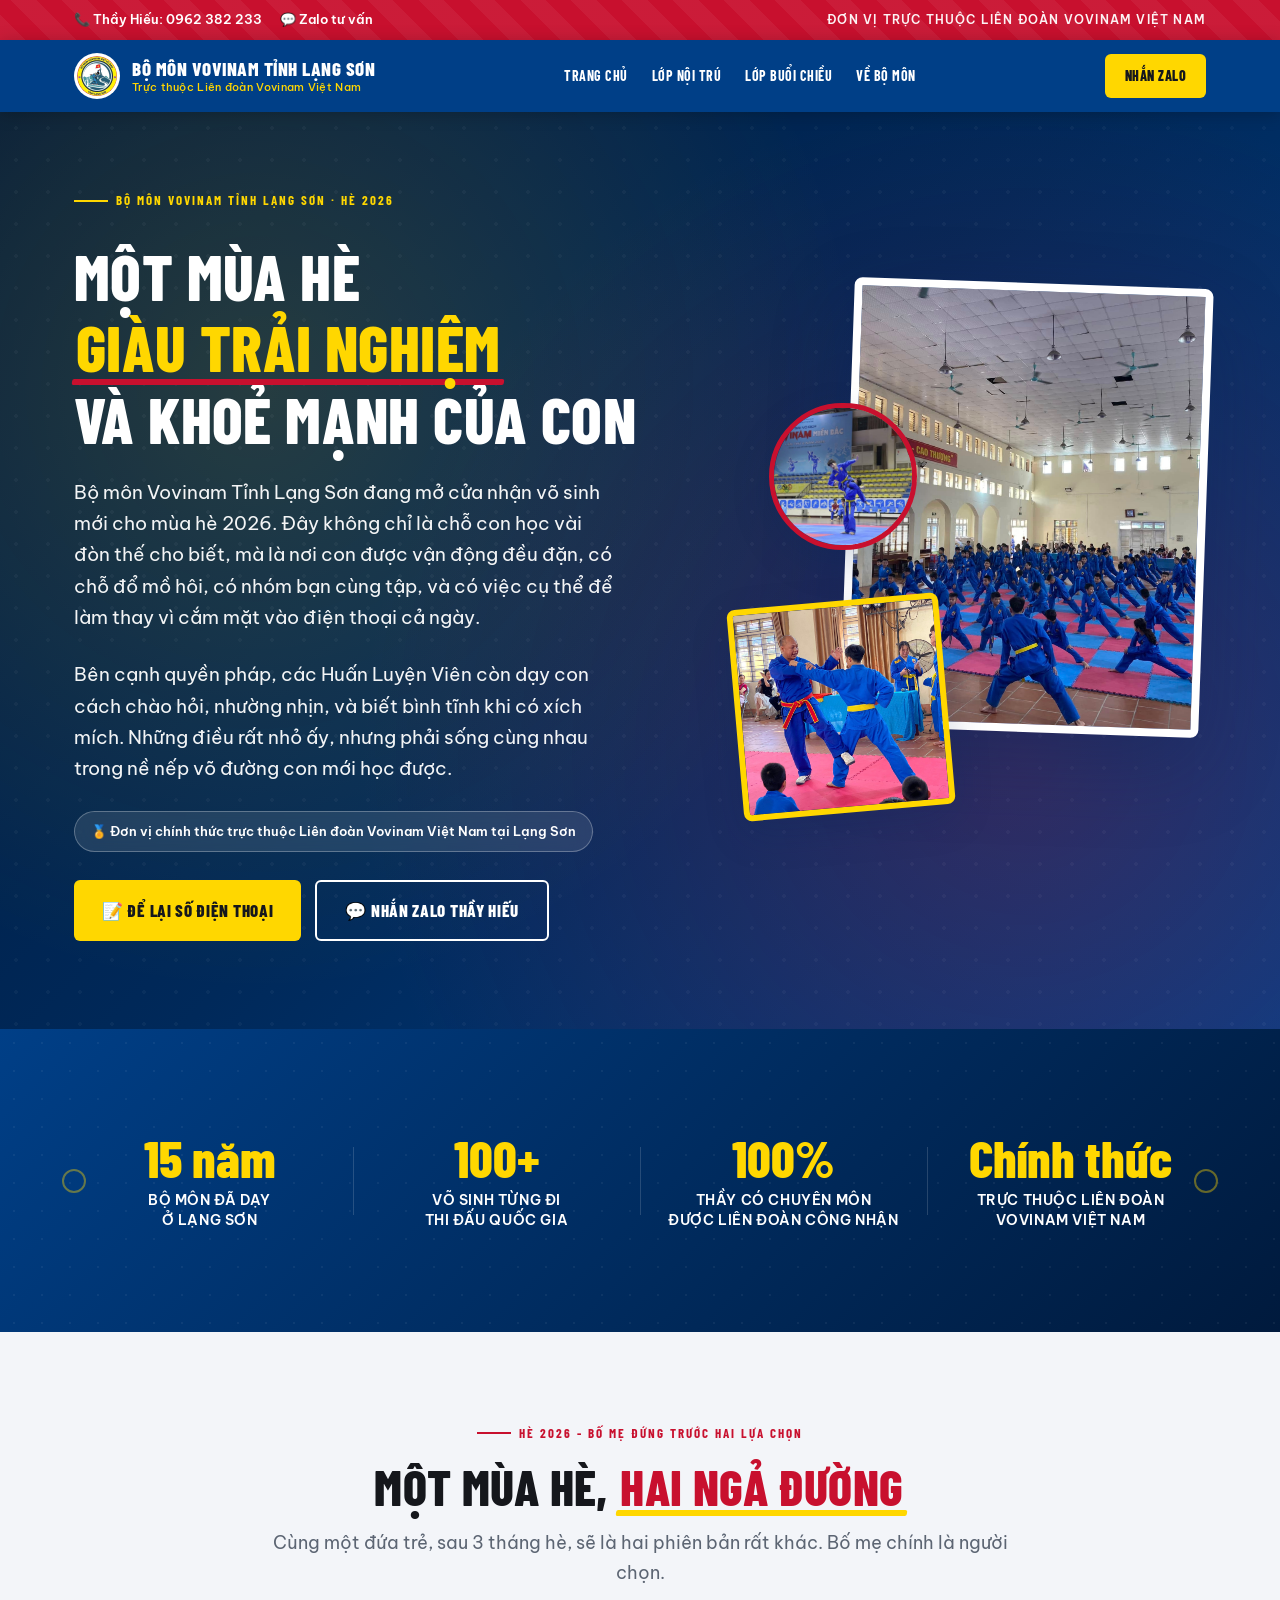
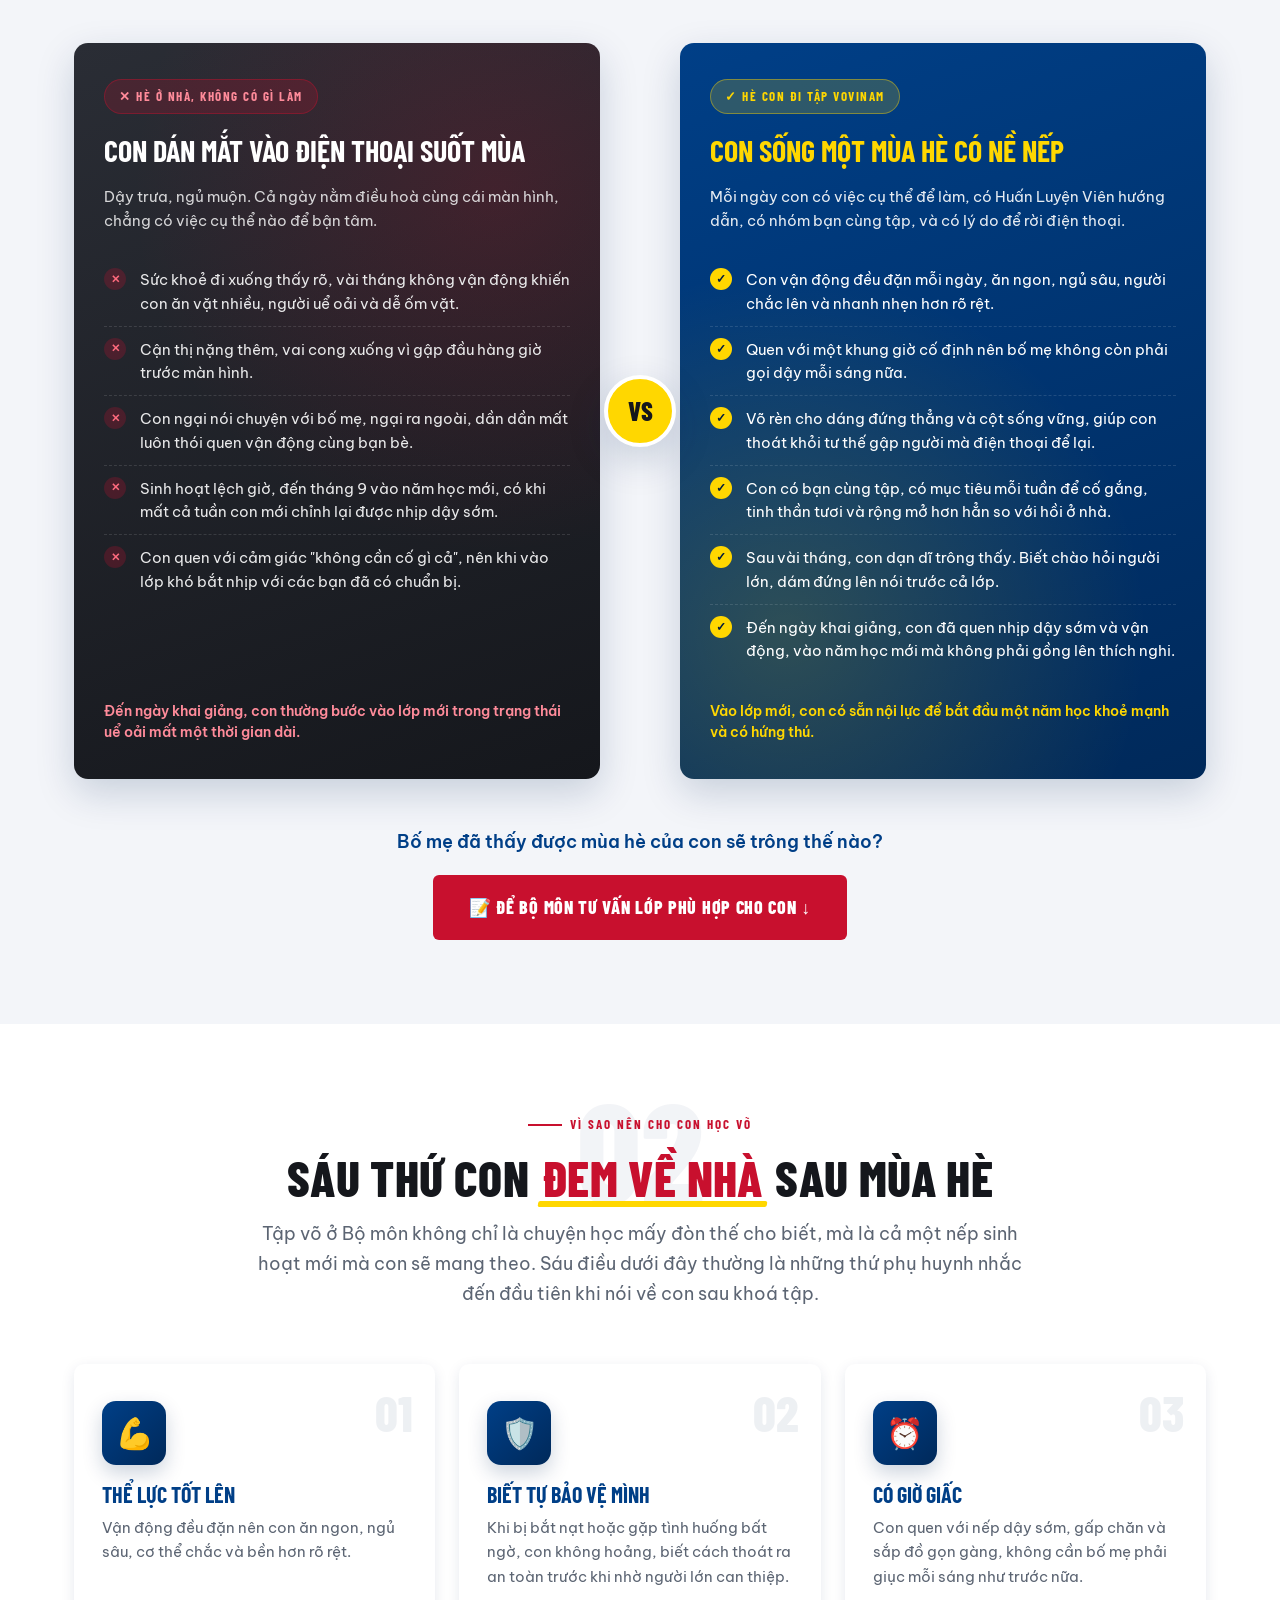
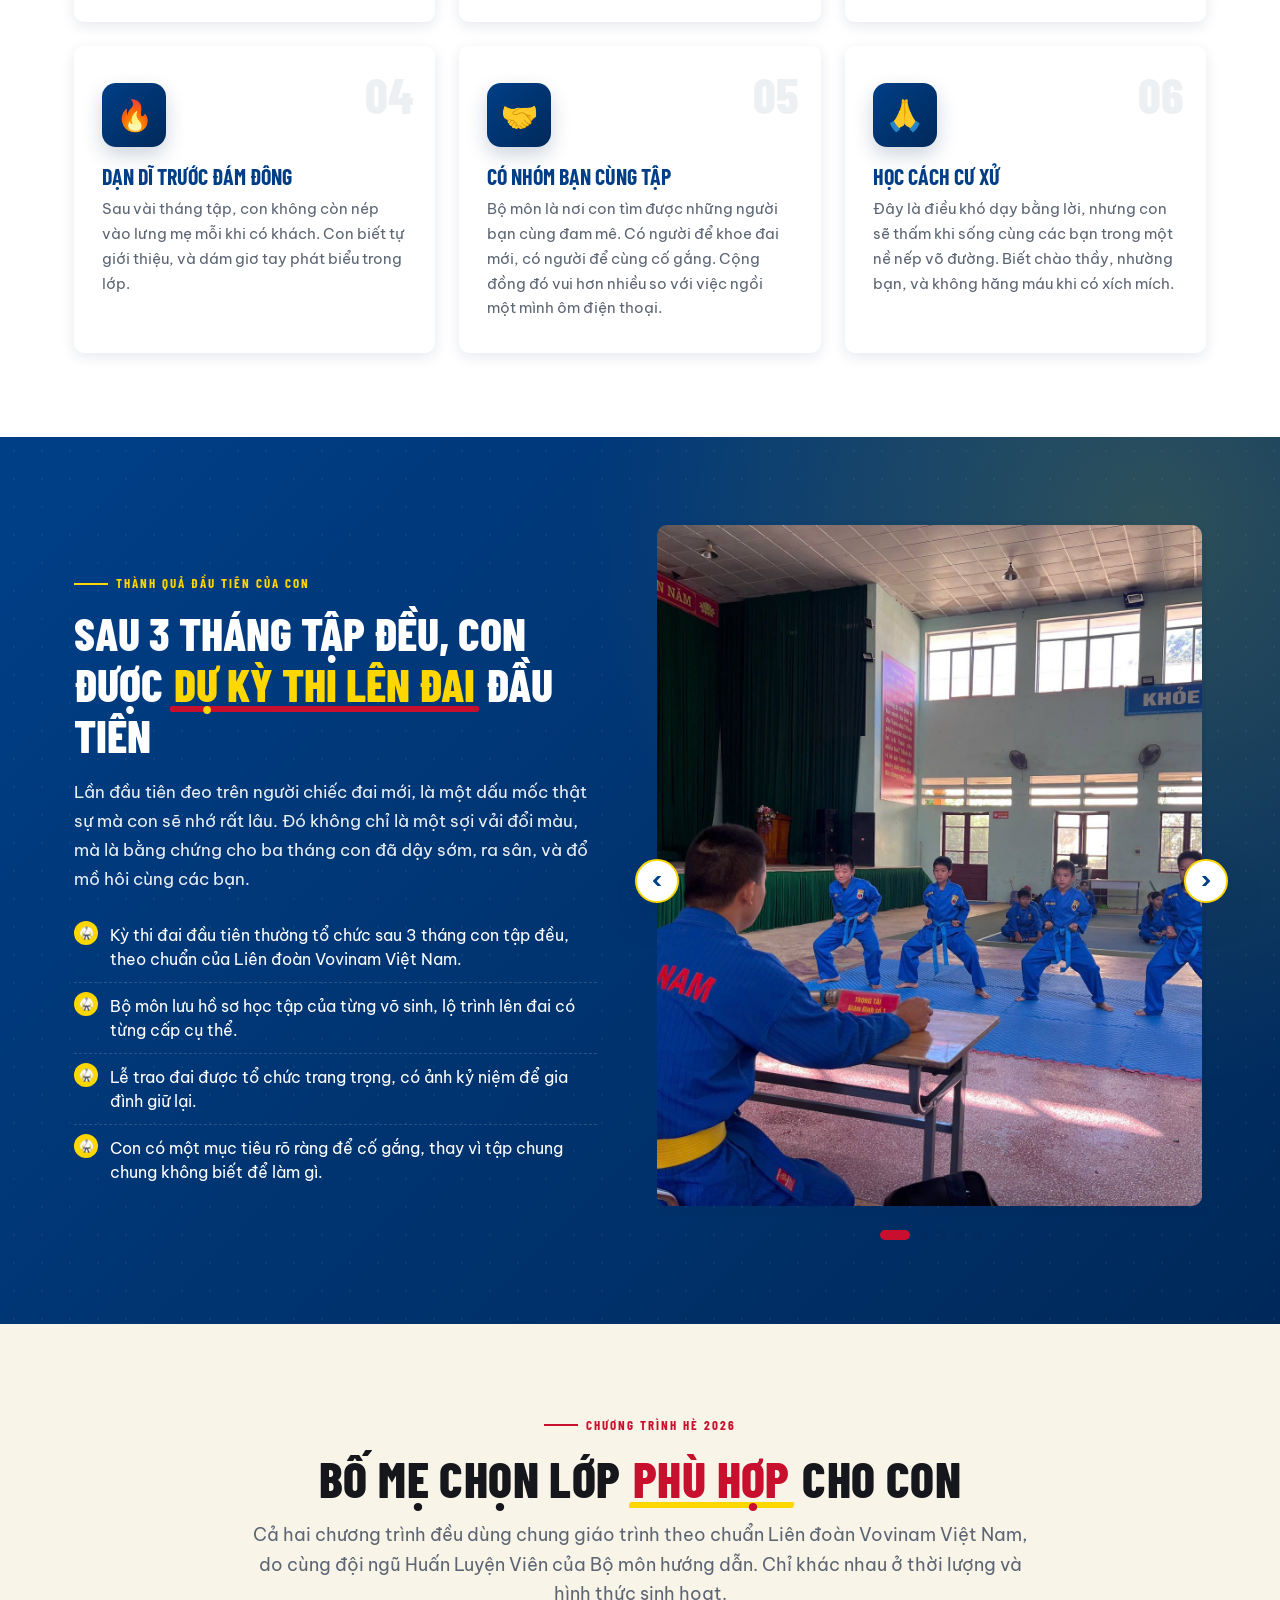
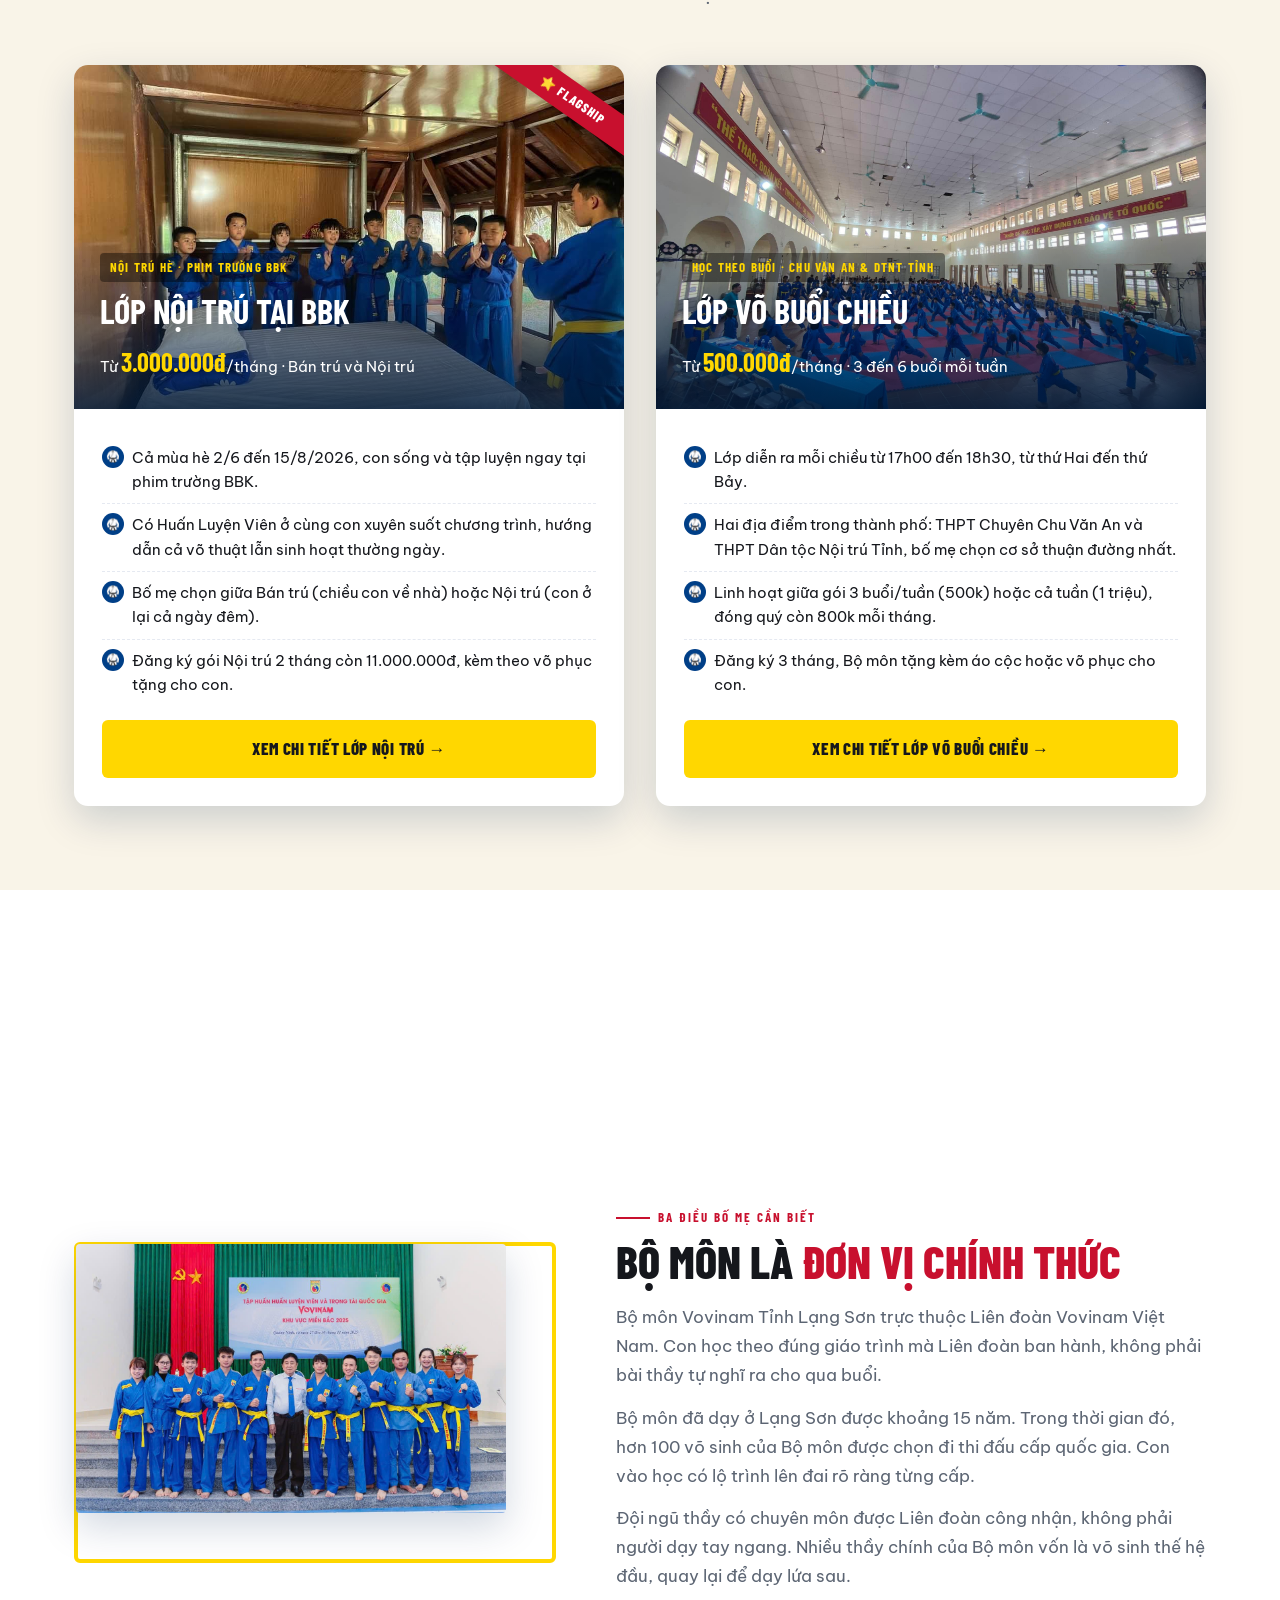
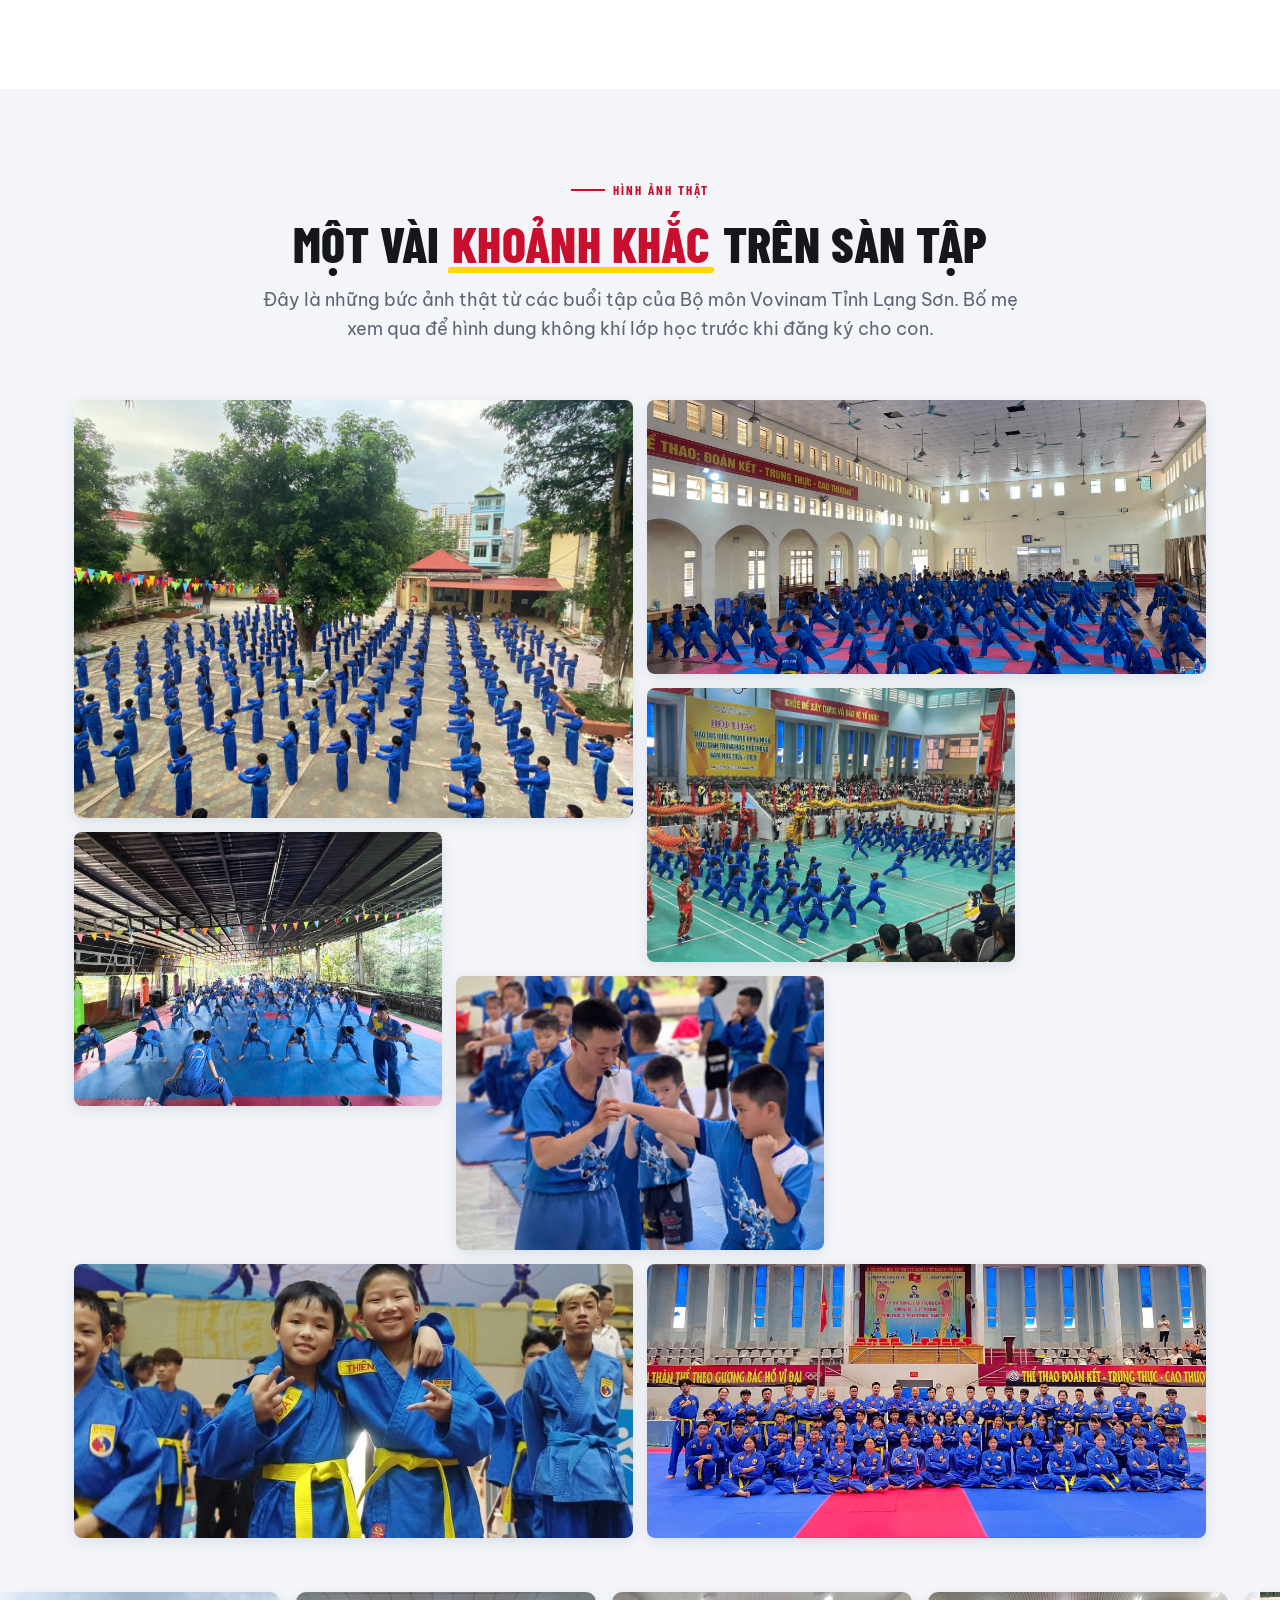
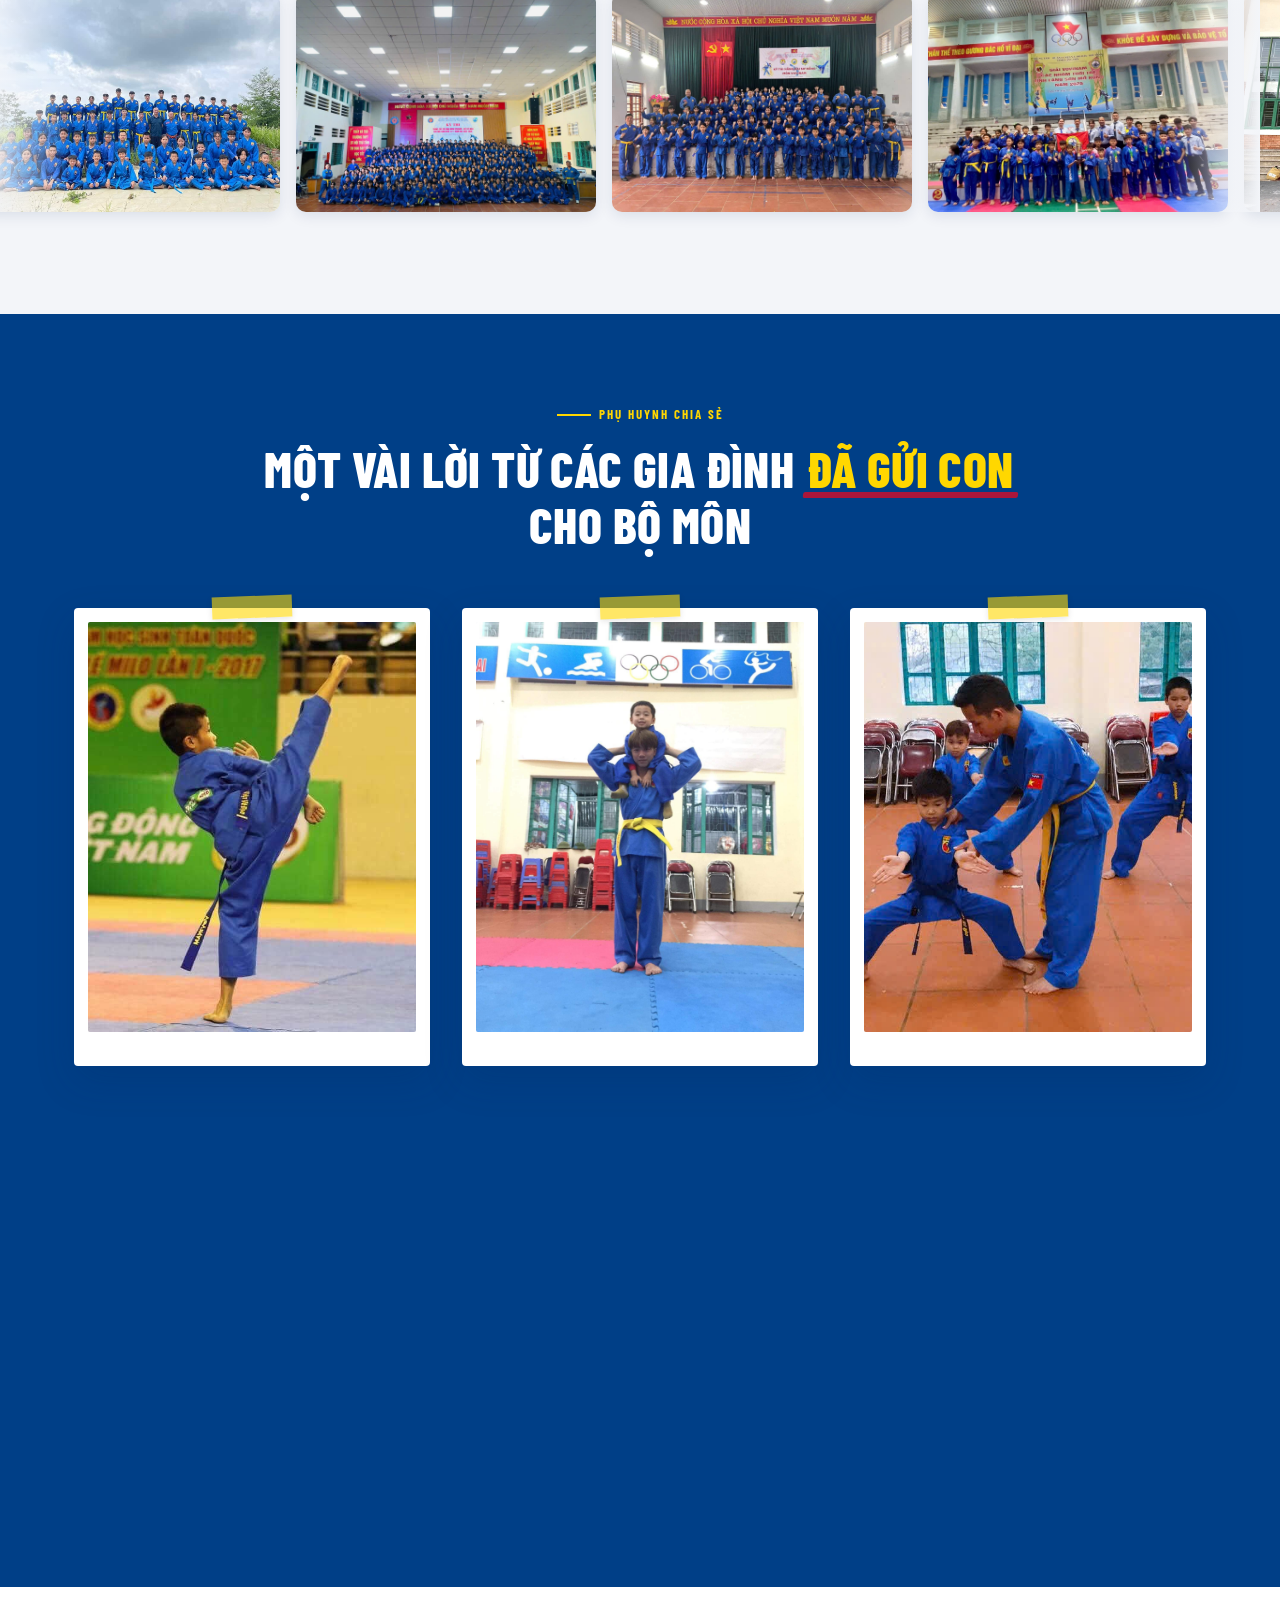
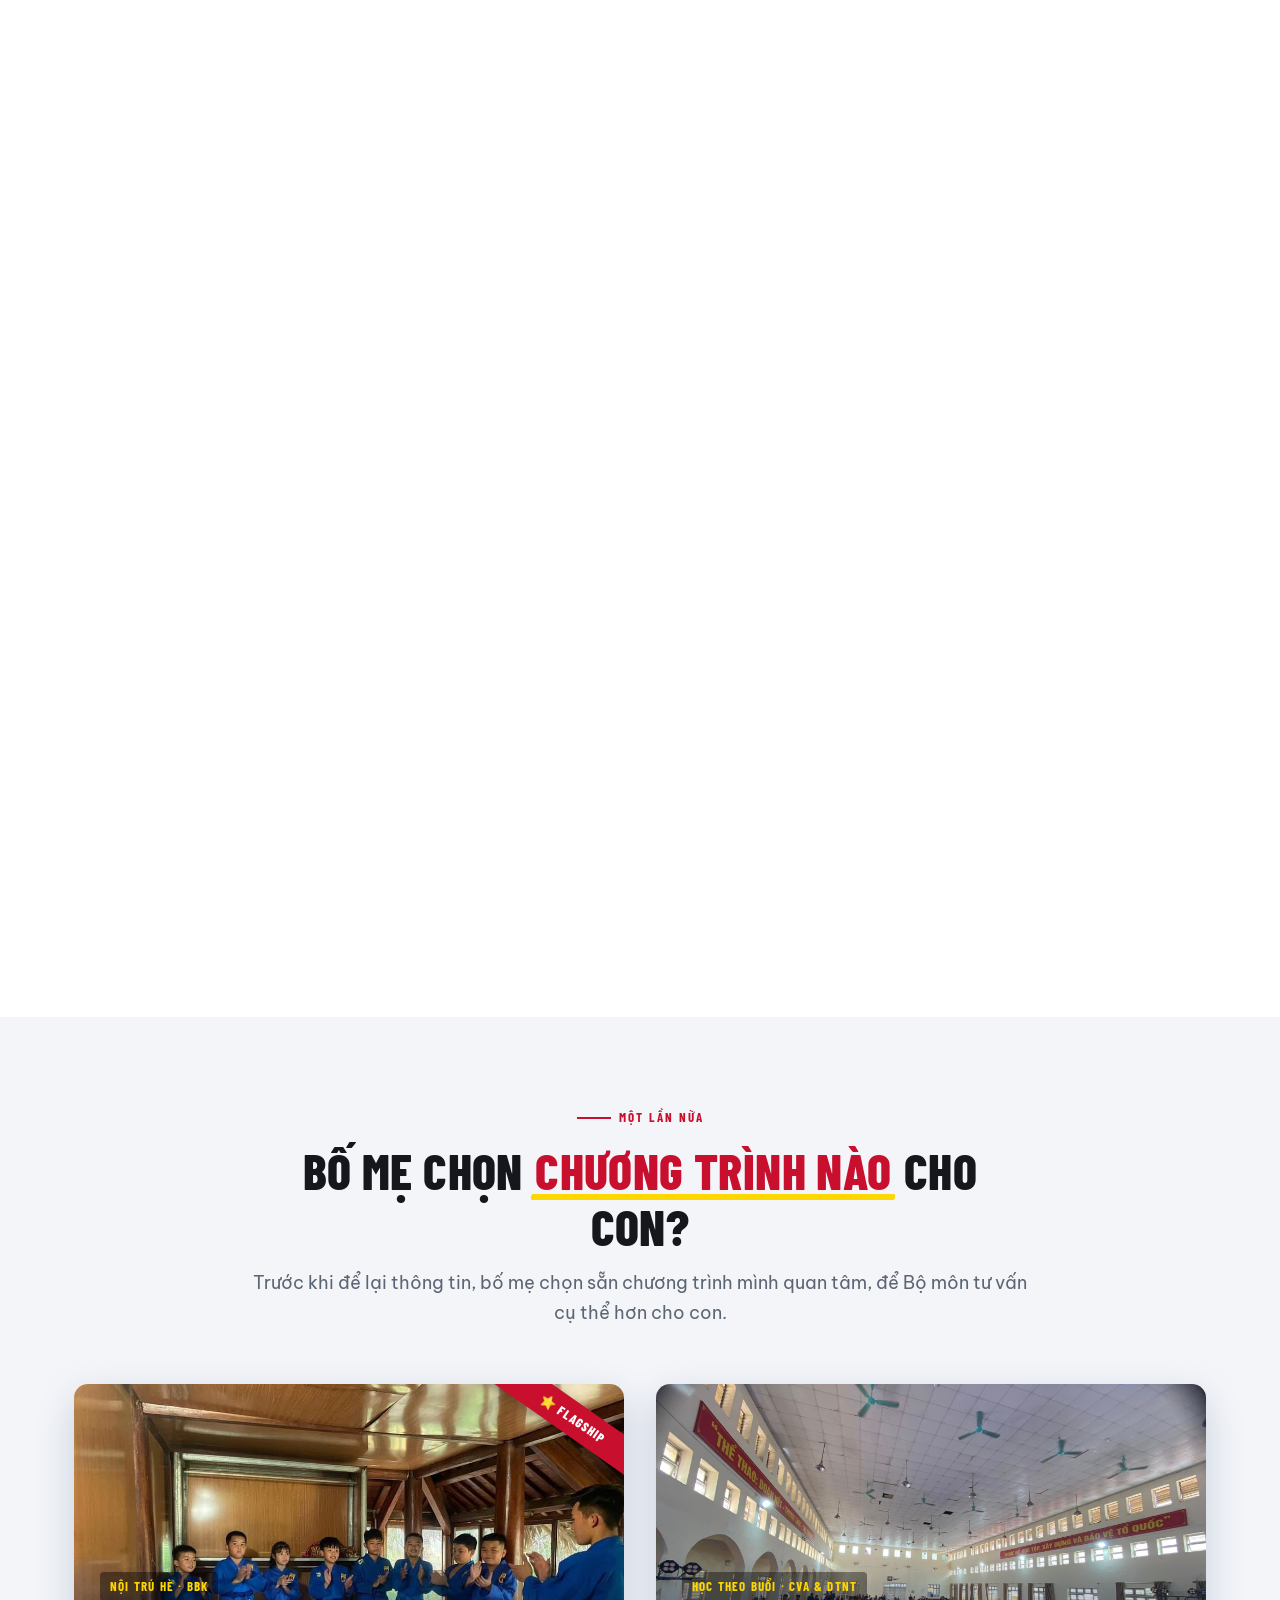
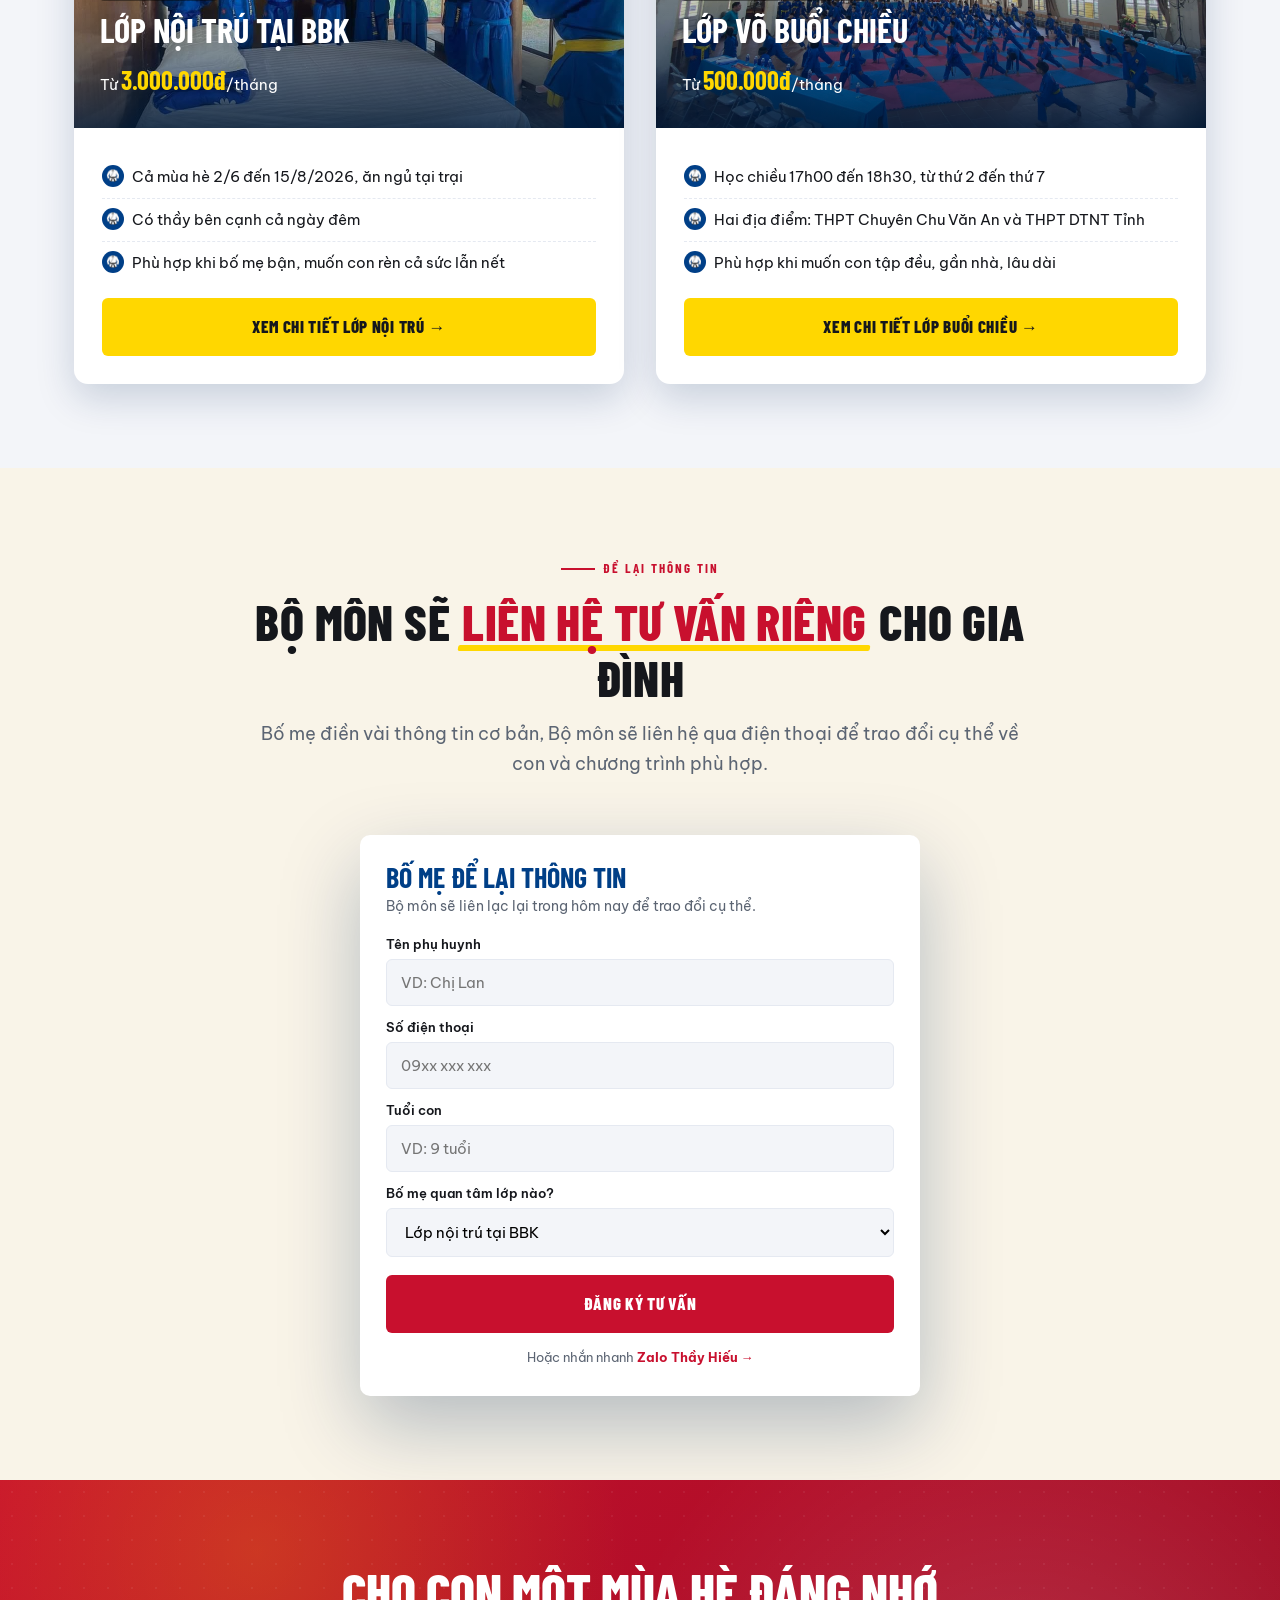
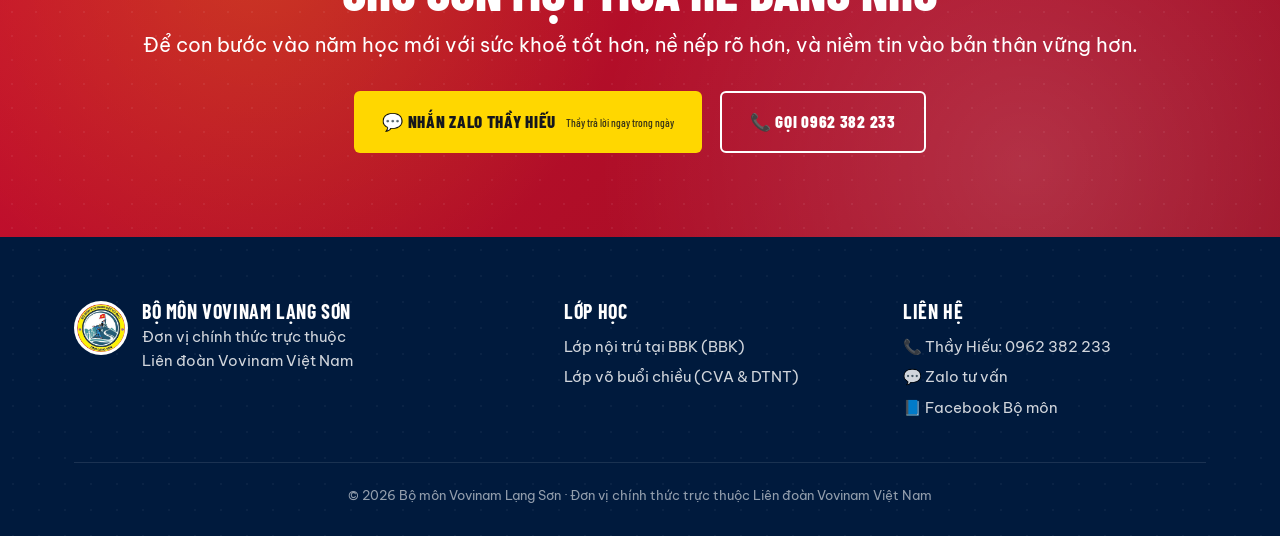
==== commit 8bf602d9: "feat: connect Google Form thật (form sẽ ghi data về Sheets) - FORM_ID: 1FAIpQLSd36AQBb8lRbW70jnTt6wY" ====
--- a/index.html
+++ b/index.html
@@ -499,22 +499,22 @@
     </div>
 
     <div class="lead-card reveal" style="max-width:560px; margin:0 auto;">
-      <form action="https://docs.google.com/forms/d/e/REPLACE_FORM_ID/formResponse" method="post" target="vovinam_iframe">
+      <form action="https://docs.google.com/forms/d/e/1FAIpQLSd36AQBb8lRbW70jnTt6wY0eiUpuQWXuzCDri9NauXmBpnP-Q/formResponse" method="post" target="vovinam_iframe">
         <h3>Bố mẹ để lại thông tin</h3>
         <p class="intro">Bộ môn sẽ liên lạc lại trong hôm nay để trao đổi cụ thể.</p>
         <label>Tên phụ huynh</label>
-        <input type="text" name="entry.REPLACE_TEN" placeholder="VD: Chị Lan" required>
+        <input type="text" name="entry.454239352" placeholder="VD: Chị Lan" required>
         <label>Số điện thoại</label>
-        <input type="tel" name="entry.REPLACE_SDT" placeholder="09xx xxx xxx" required>
+        <input type="tel" name="entry.1837407667" placeholder="09xx xxx xxx" required>
         <label>Tuổi con</label>
-        <input type="text" name="entry.REPLACE_TUOI" placeholder="VD: 9 tuổi">
+        <input type="text" name="entry.1994726289" placeholder="VD: 9 tuổi">
         <label>Bố mẹ quan tâm lớp nào?</label>
-        <select name="entry.REPLACE_LOP">
+        <select name="entry.2008263400">
           <option>Lớp nội trú tại BBK</option>
           <option>Lớp võ buổi chiều (CVA & DTNT)</option>
           <option>Chưa rõ, cần thầy tư vấn</option>
         </select>
-        <input type="hidden" name="entry.REPLACE_NGUON" value="Trang chủ v2">
+        <input type="hidden" name="entry.1592545598" value="Trang chủ v2">
         <button type="submit" class="btn btn-do btn-block">Đăng ký tư vấn</button>
         <div class="alt">Hoặc nhắn nhanh <a href="https://zalo.me/0962382233">Zalo Thầy Hiếu →</a></div>
       </form>
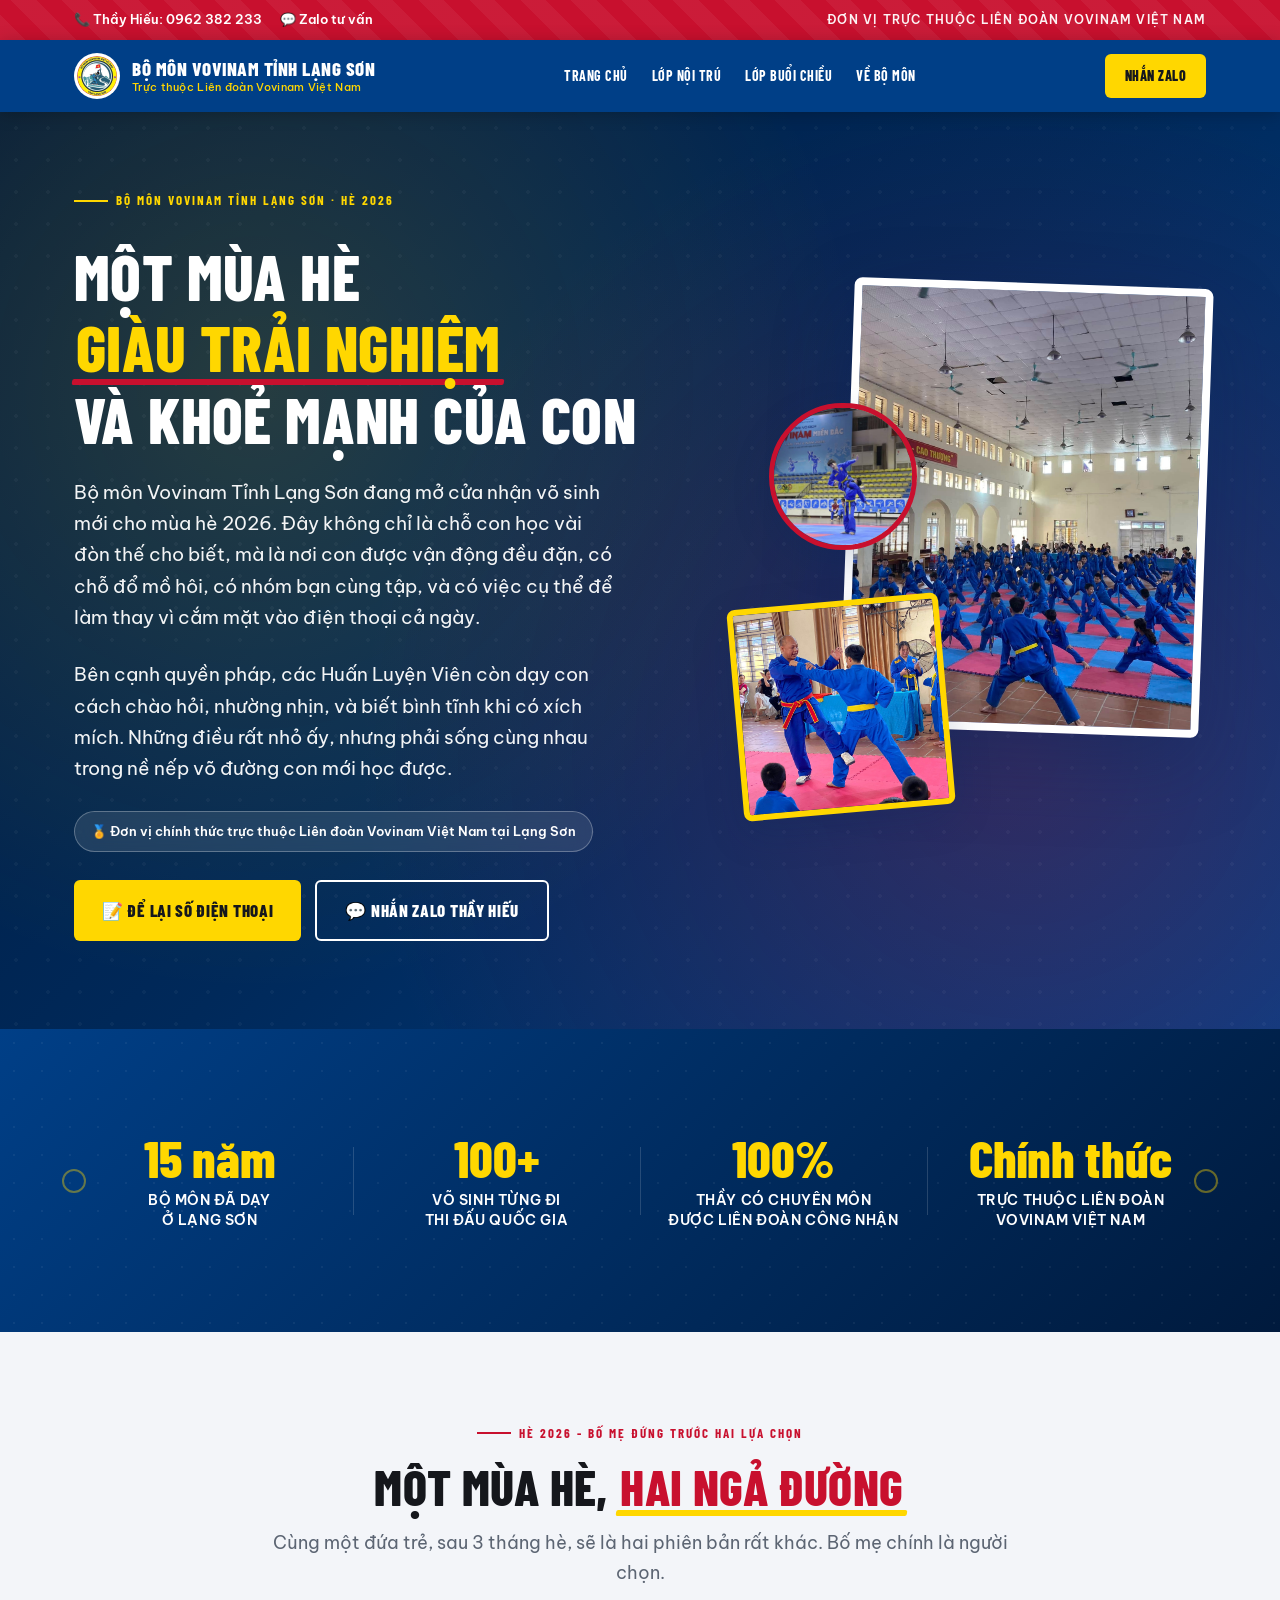
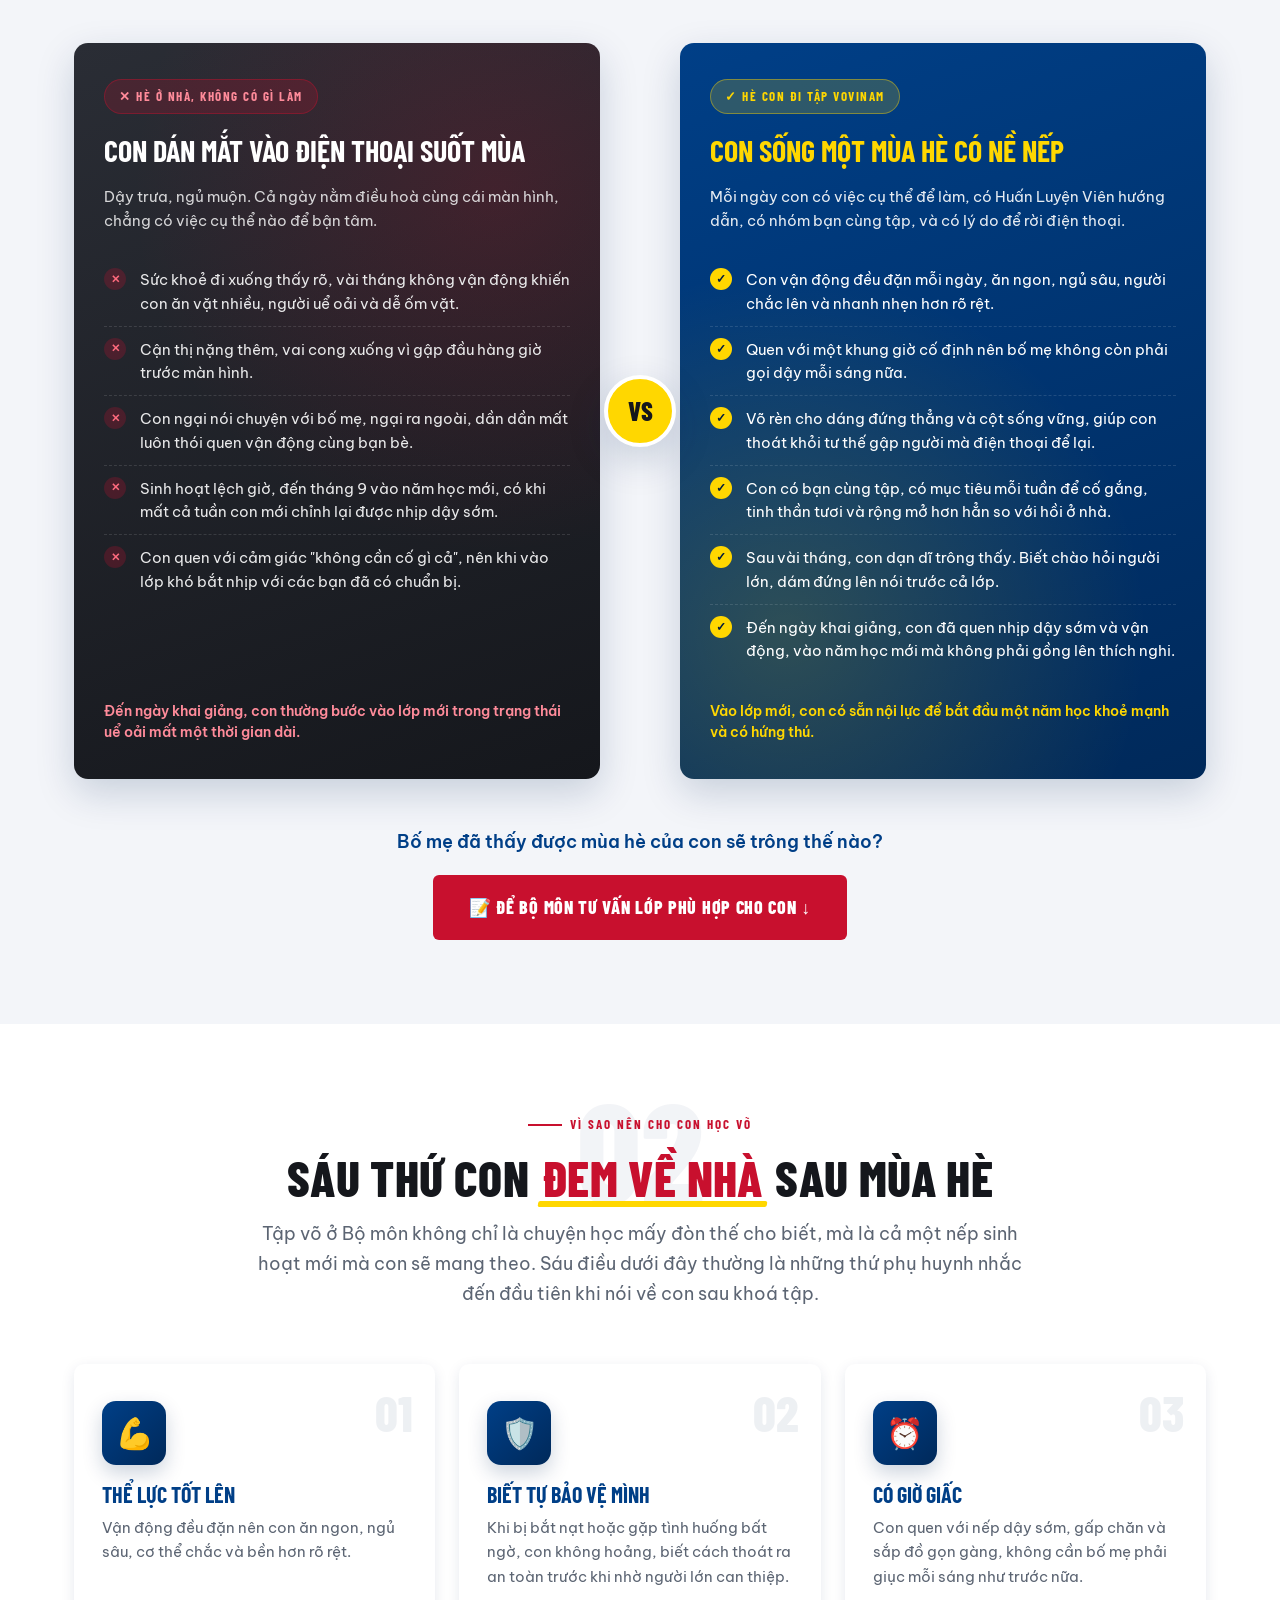
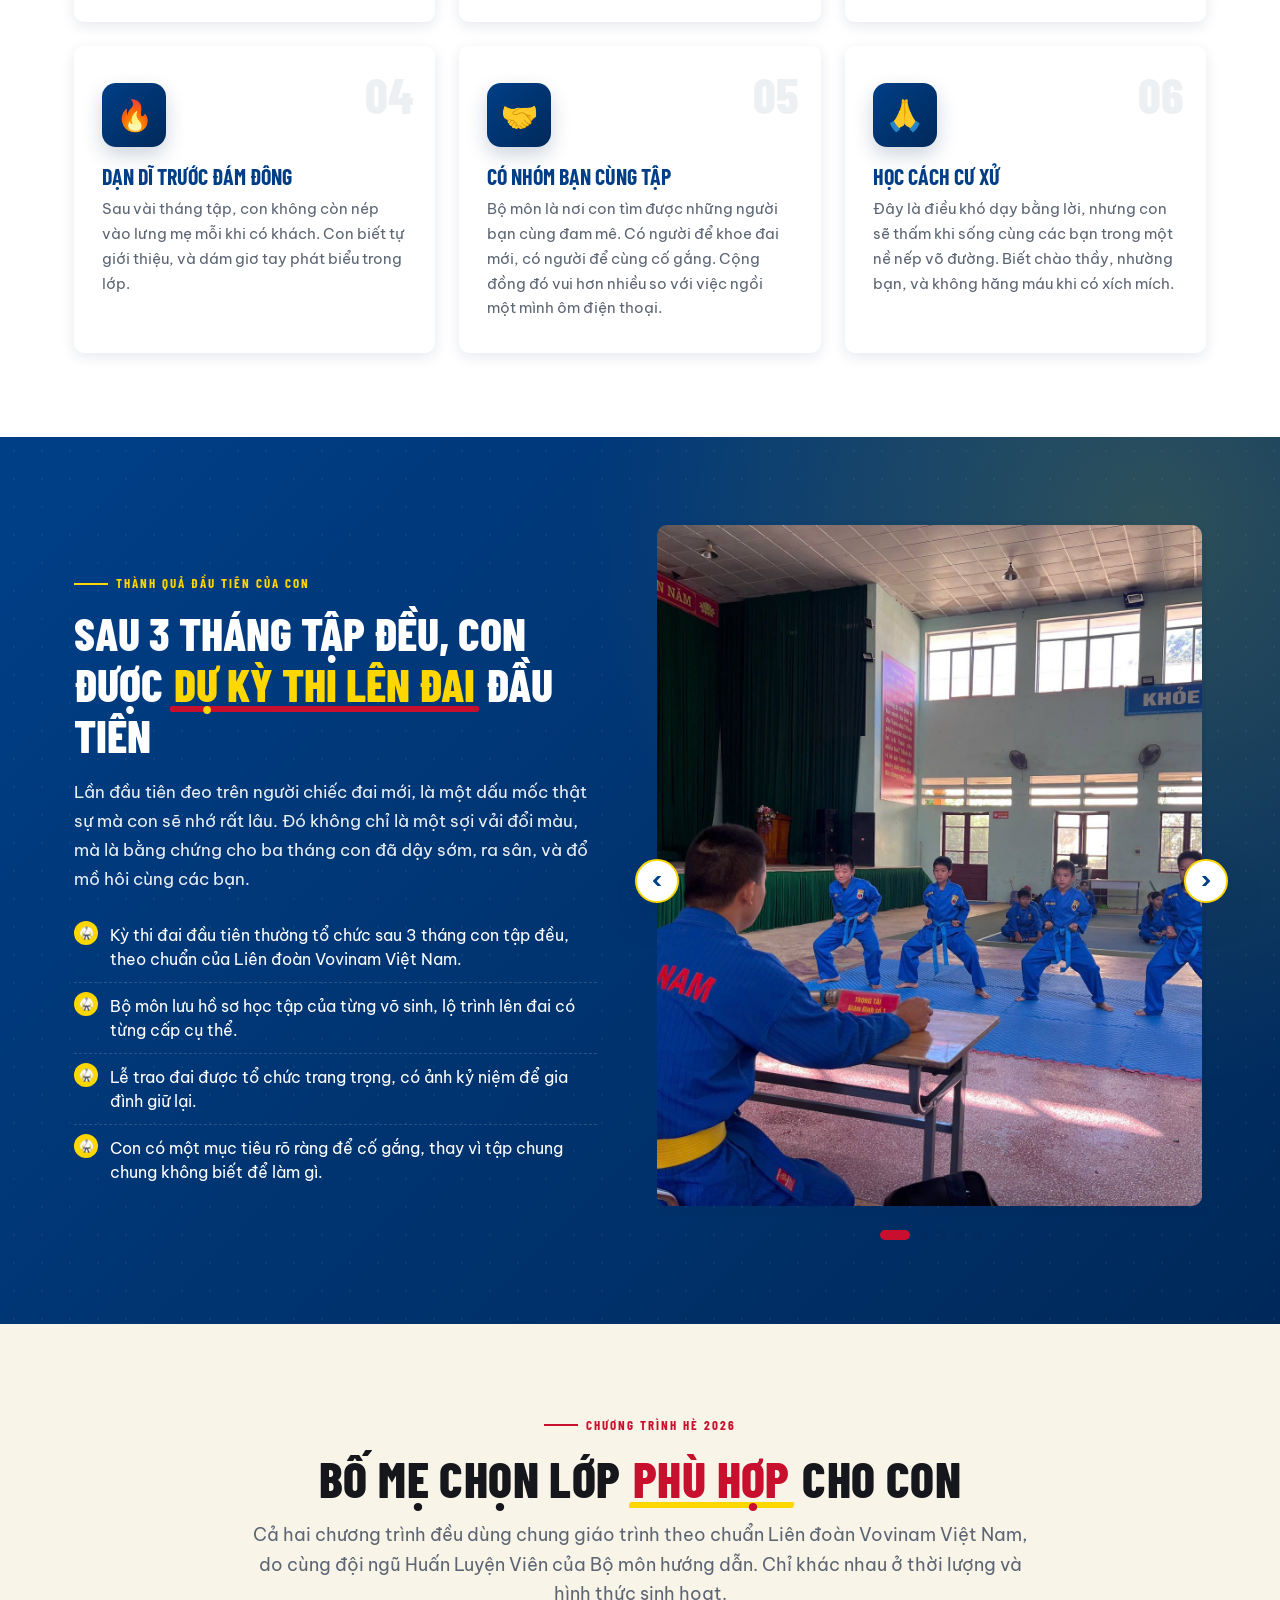
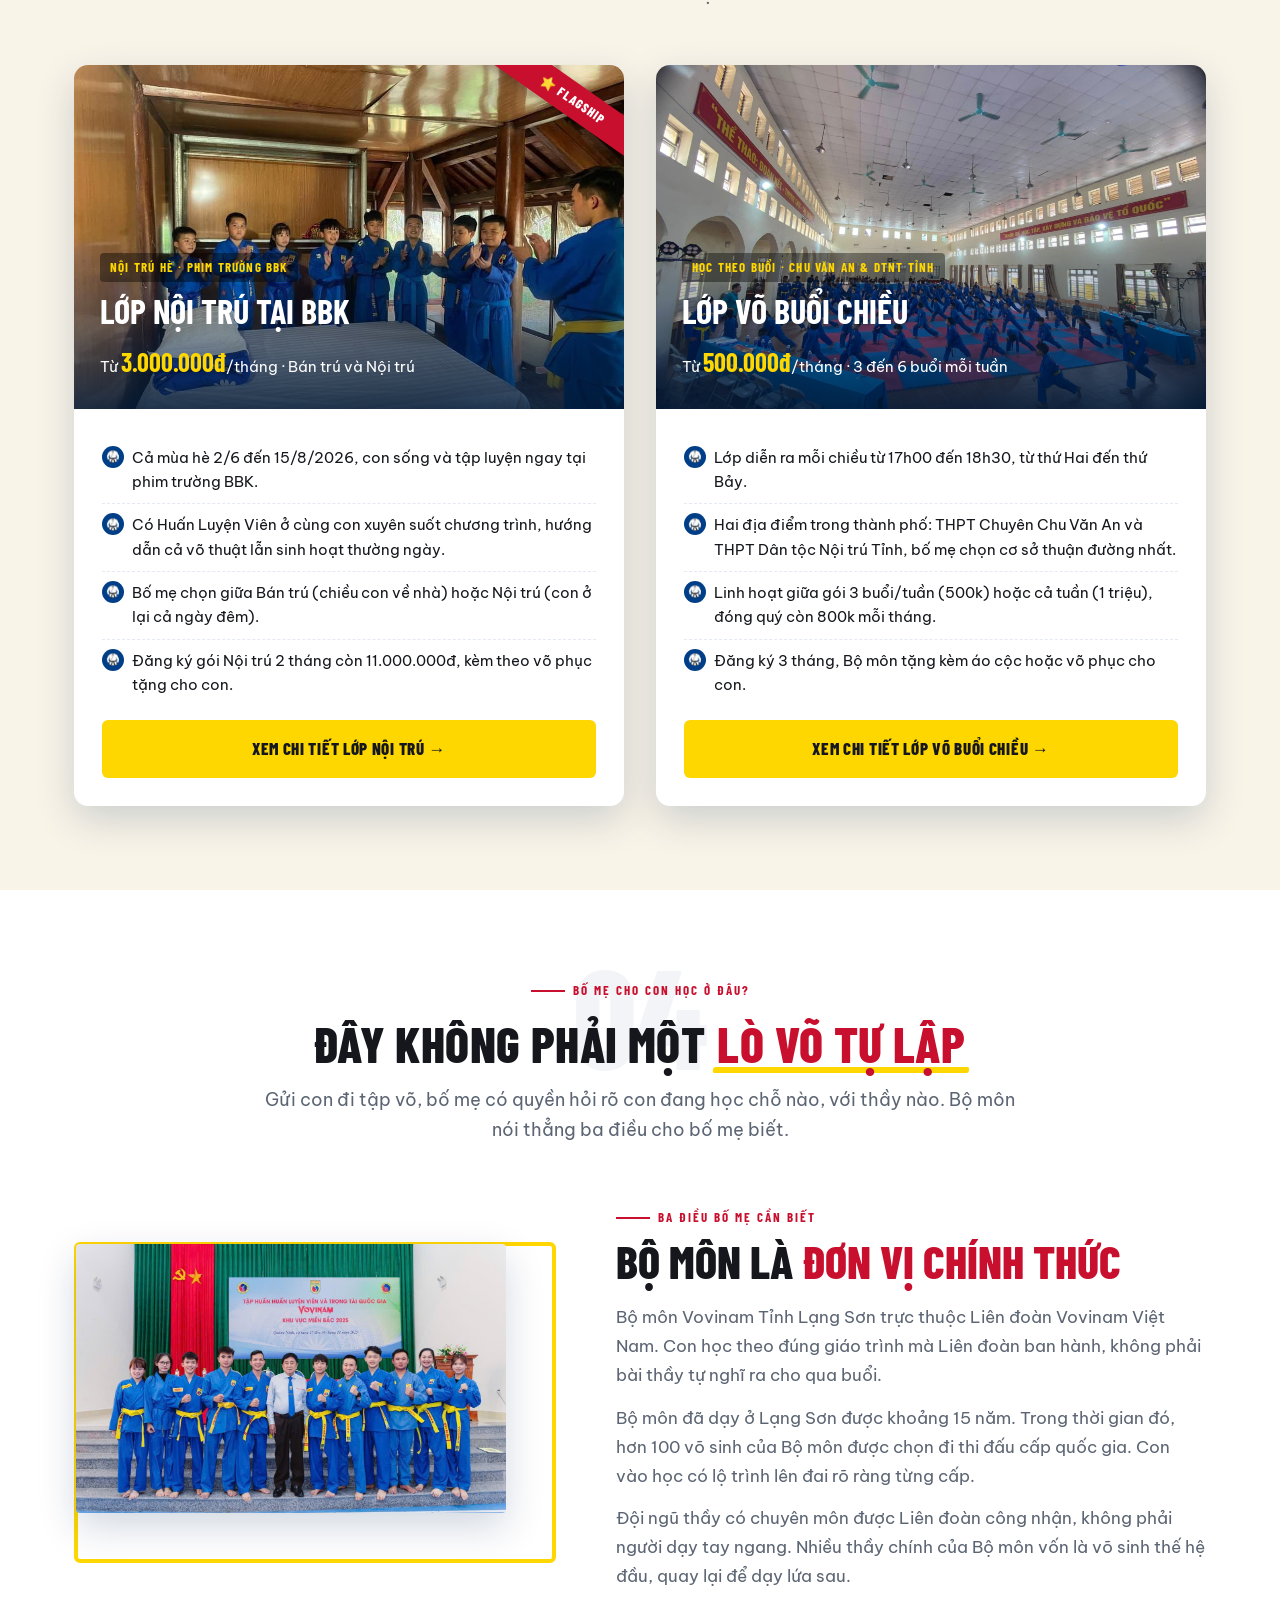
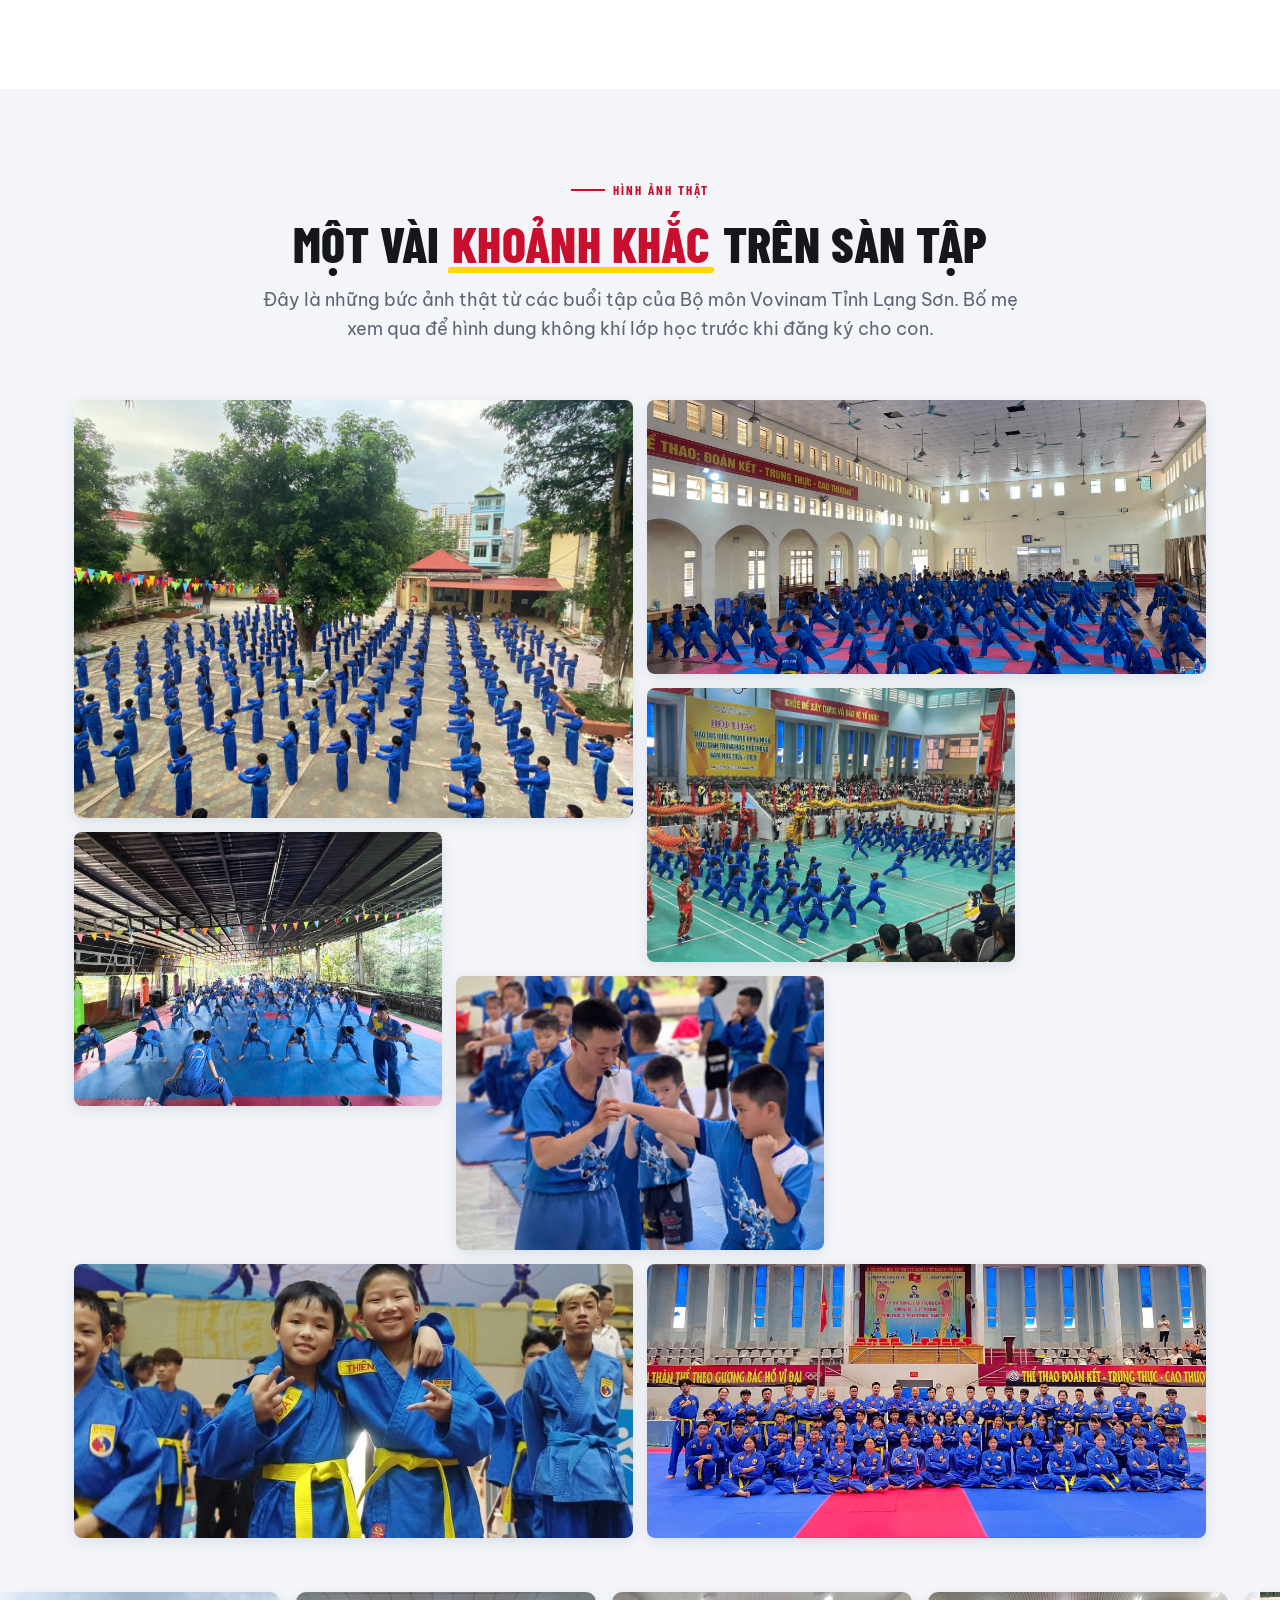
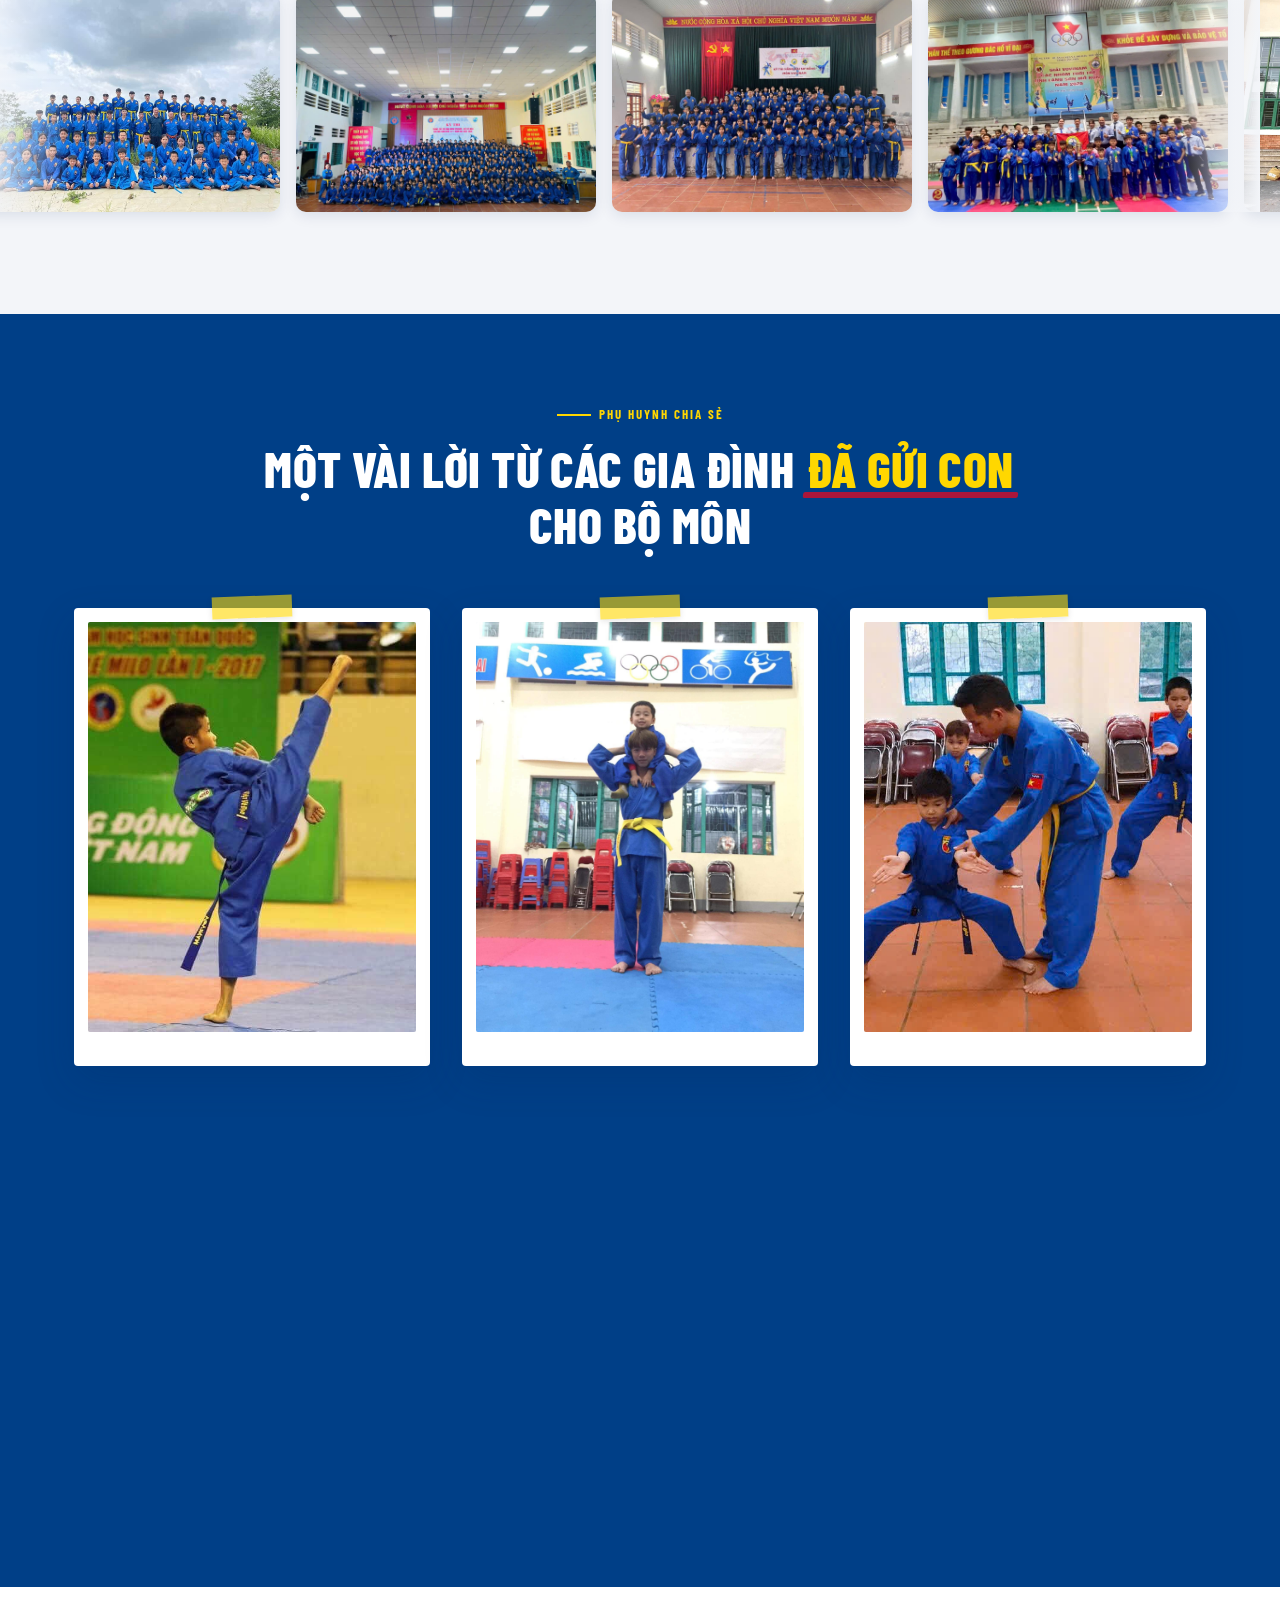
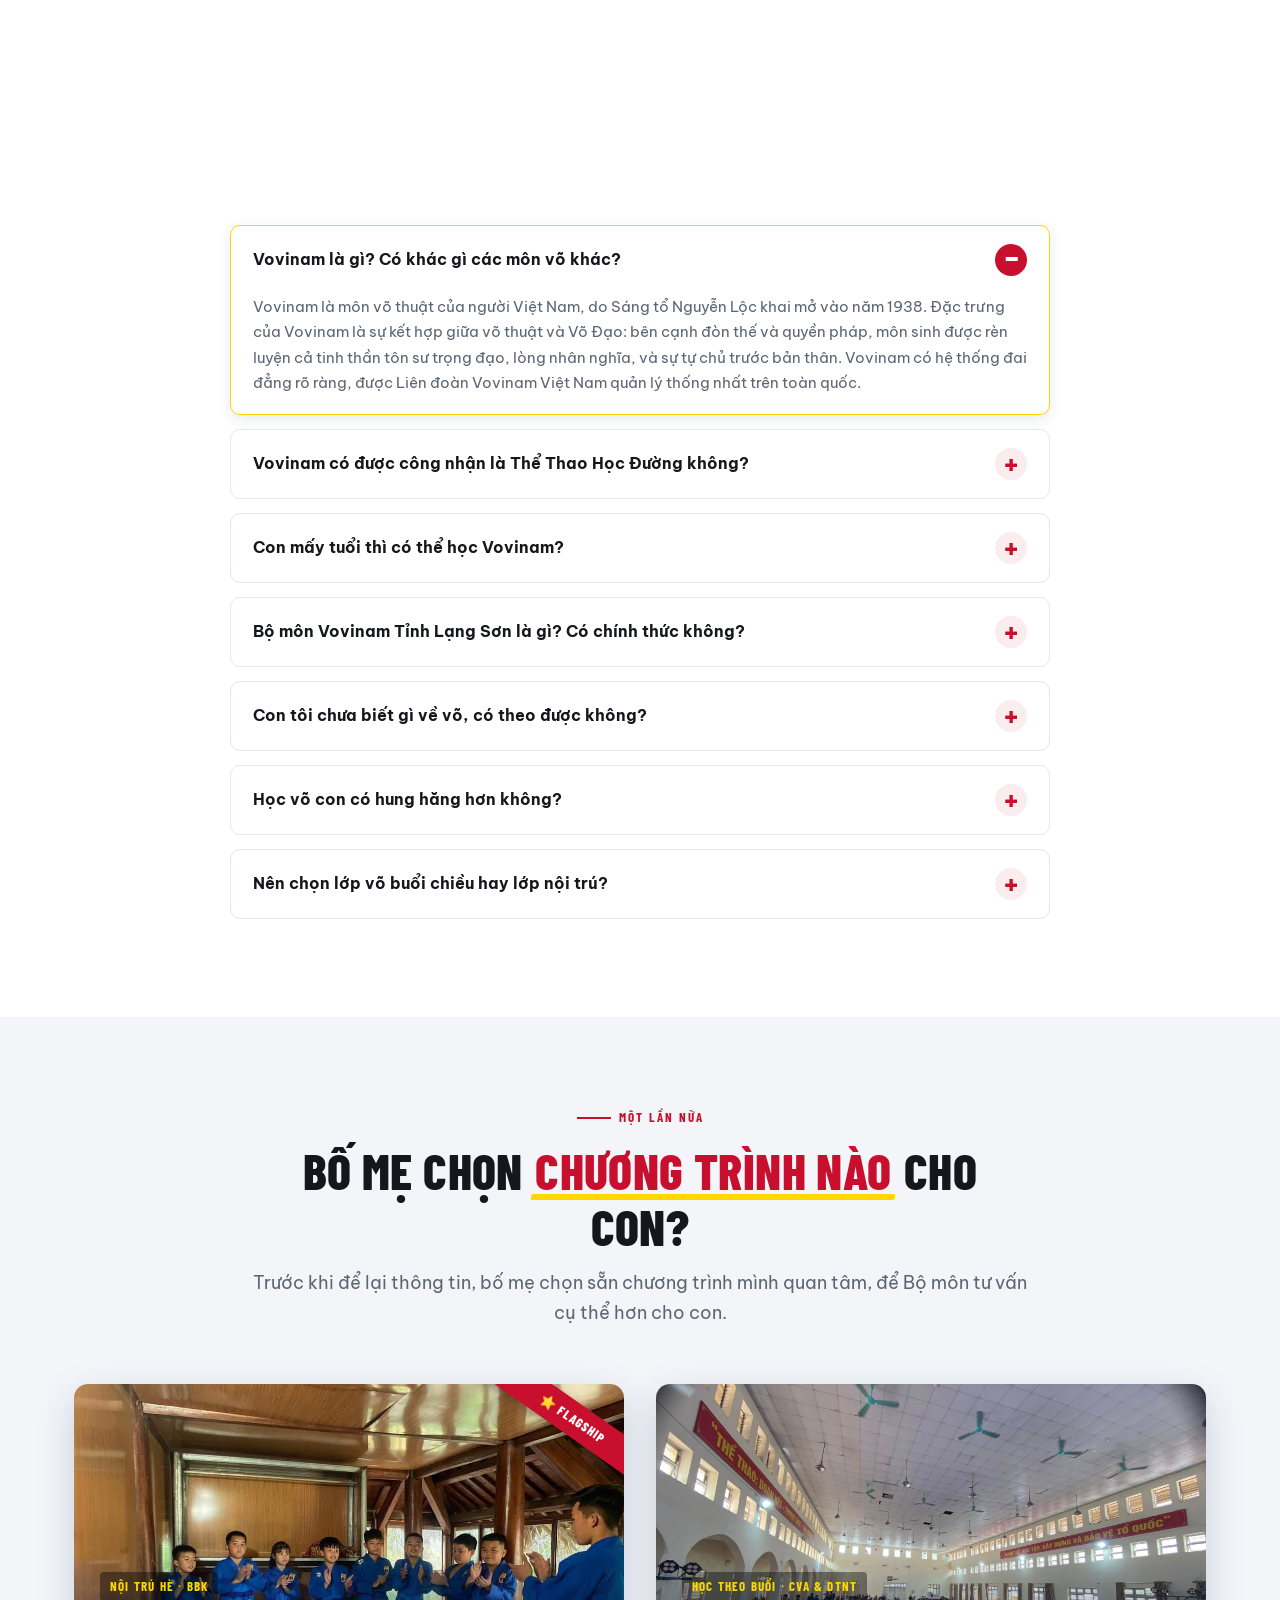
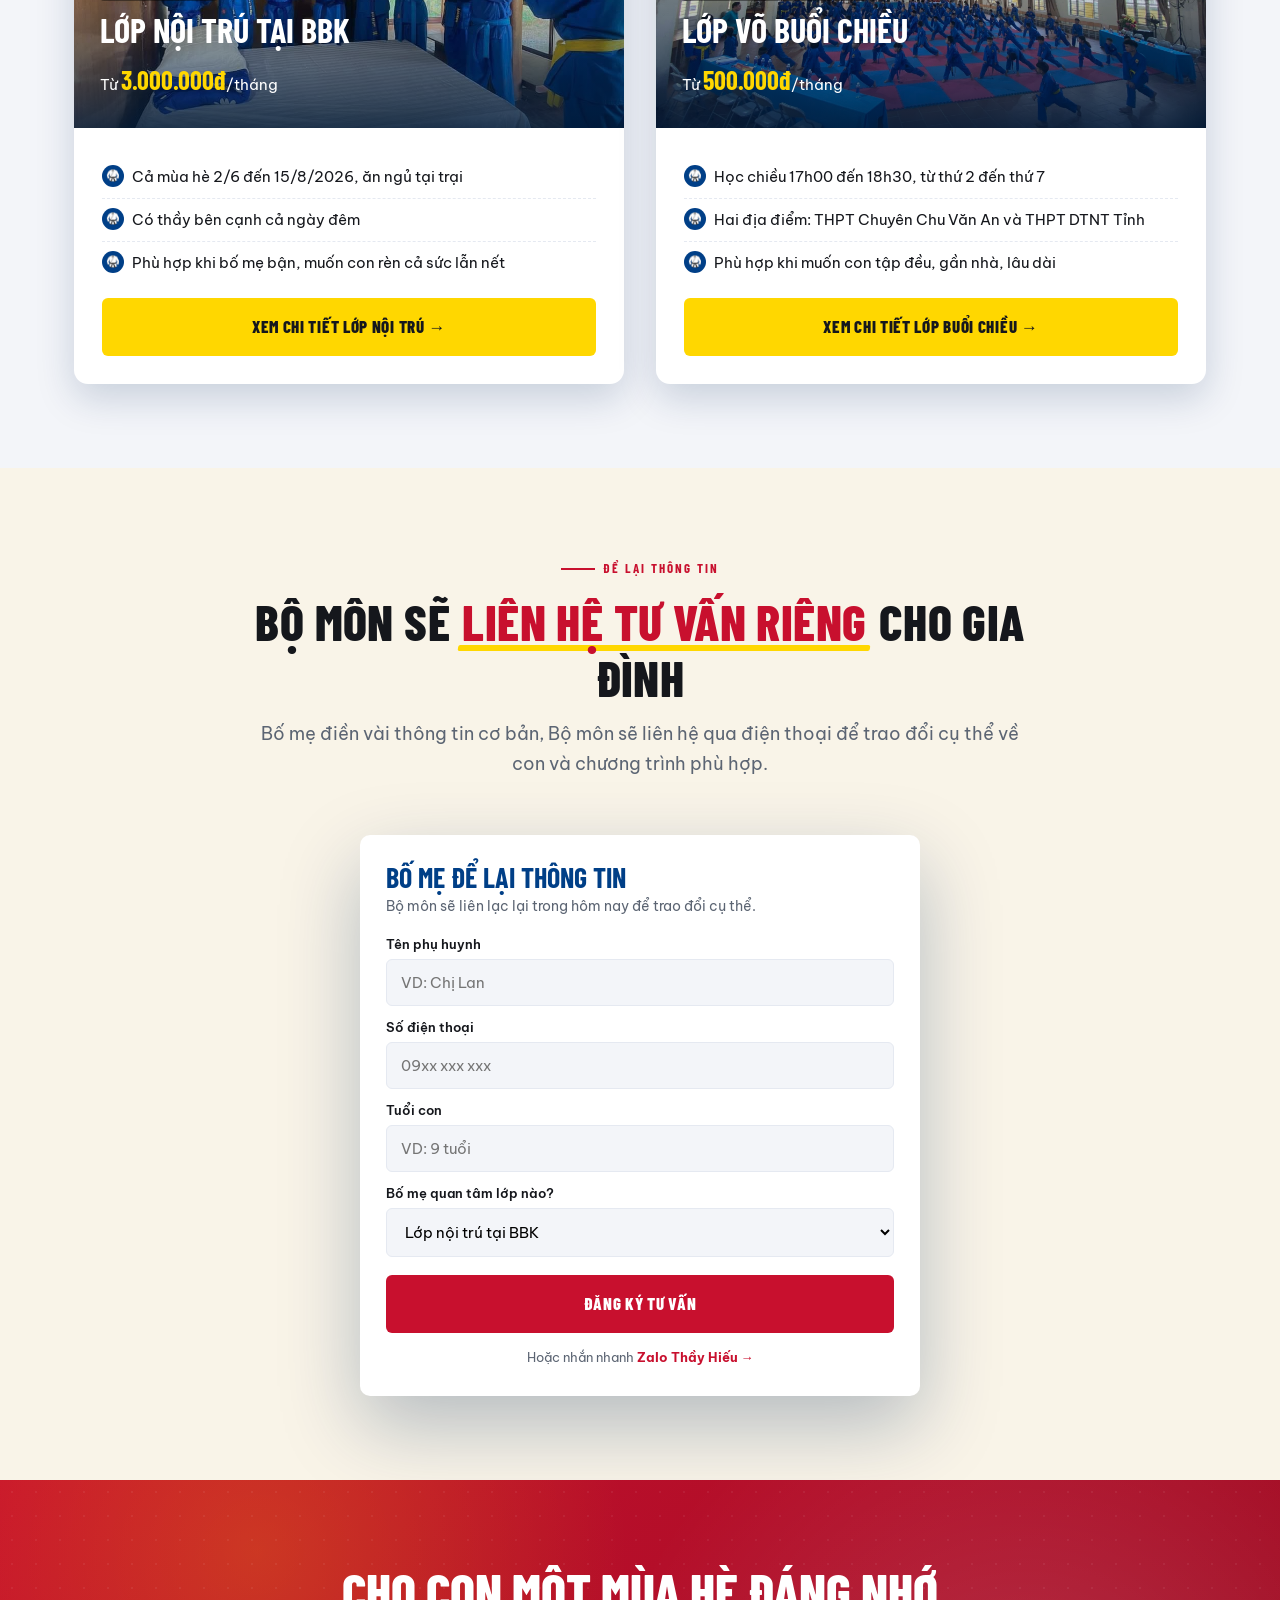
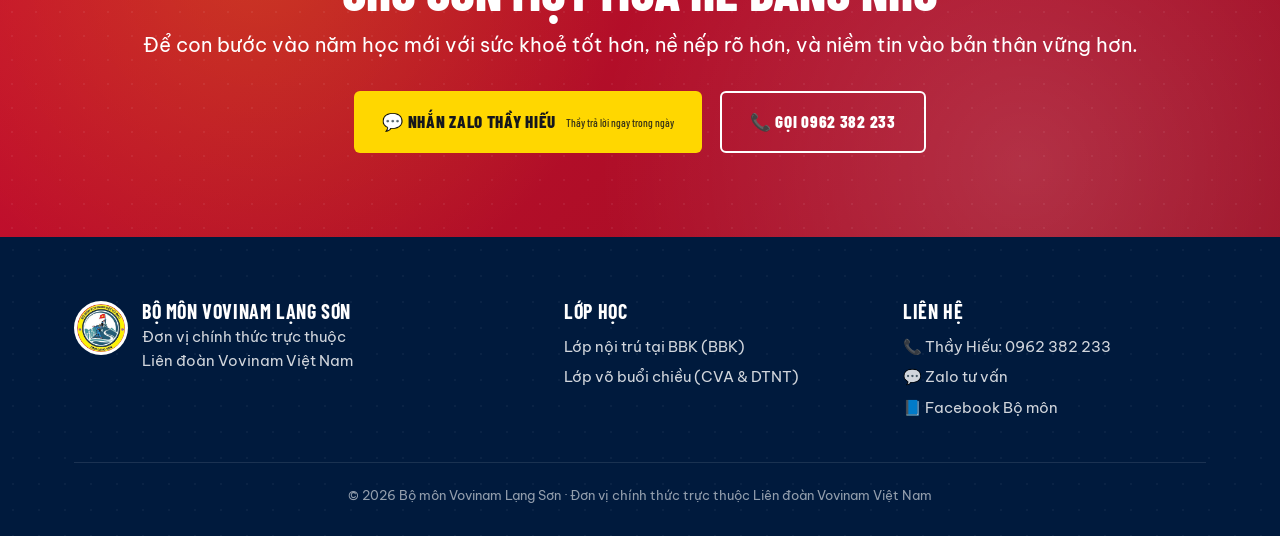
==== commit 6b006cd6: "feat: replace Google Forms with Cloudflare Pages Function + Telegram bot - Add functions/api/submit-" ====
--- a/index.html
+++ b/index.html
@@ -499,22 +499,23 @@
     </div>
 
     <div class="lead-card reveal" style="max-width:560px; margin:0 auto;">
-      <form action="https://docs.google.com/forms/d/e/1FAIpQLSd36AQBb8lRbW70jnTt6wY0eiUpuQWXuzCDri9NauXmBpnP-Q/formResponse" method="post" target="vovinam_iframe">
+      <form action="/api/submit-lead" method="post">
         <h3>Bố mẹ để lại thông tin</h3>
         <p class="intro">Bộ môn sẽ liên lạc lại trong hôm nay để trao đổi cụ thể.</p>
         <label>Tên phụ huynh</label>
-        <input type="text" name="entry.454239352" placeholder="VD: Chị Lan" required>
+        <input type="text" name="parent_name" placeholder="VD: Chị Lan" required>
         <label>Số điện thoại</label>
-        <input type="tel" name="entry.1837407667" placeholder="09xx xxx xxx" required>
+        <input type="tel" name="phone" placeholder="09xx xxx xxx" required>
         <label>Tuổi con</label>
-        <input type="text" name="entry.1994726289" placeholder="VD: 9 tuổi">
+        <input type="text" name="child_age" placeholder="VD: 9 tuổi">
         <label>Bố mẹ quan tâm lớp nào?</label>
-        <select name="entry.2008263400">
+        <select name="class_interest">
           <option>Lớp nội trú tại BBK</option>
           <option>Lớp võ buổi chiều (CVA & DTNT)</option>
           <option>Chưa rõ, cần thầy tư vấn</option>
         </select>
-        <input type="hidden" name="entry.1592545598" value="Trang chủ v2">
+        <input type="hidden" name="source" value="Trang chủ v2">
+        <input type="text" name="website" tabindex="-1" autocomplete="off" style="position:absolute;left:-9999px;width:1px;height:1px;opacity:0" aria-hidden="true">
         <button type="submit" class="btn btn-do btn-block">Đăng ký tư vấn</button>
         <div class="alt">Hoặc nhắn nhanh <a href="https://zalo.me/0962382233">Zalo Thầy Hiếu →</a></div>
       </form>
@@ -524,7 +525,6 @@
         <p>Thầy đã nhận được thông tin và sẽ gọi lại trong hôm nay. Cần gấp, bố mẹ nhắn Zalo Thầy Hiếu 0962 382 233.</p>
       </div>
     </div>
-    <iframe name="vovinam_iframe" style="display:none" title="vovinam-form"></iframe>
   </div>
 </section>
 
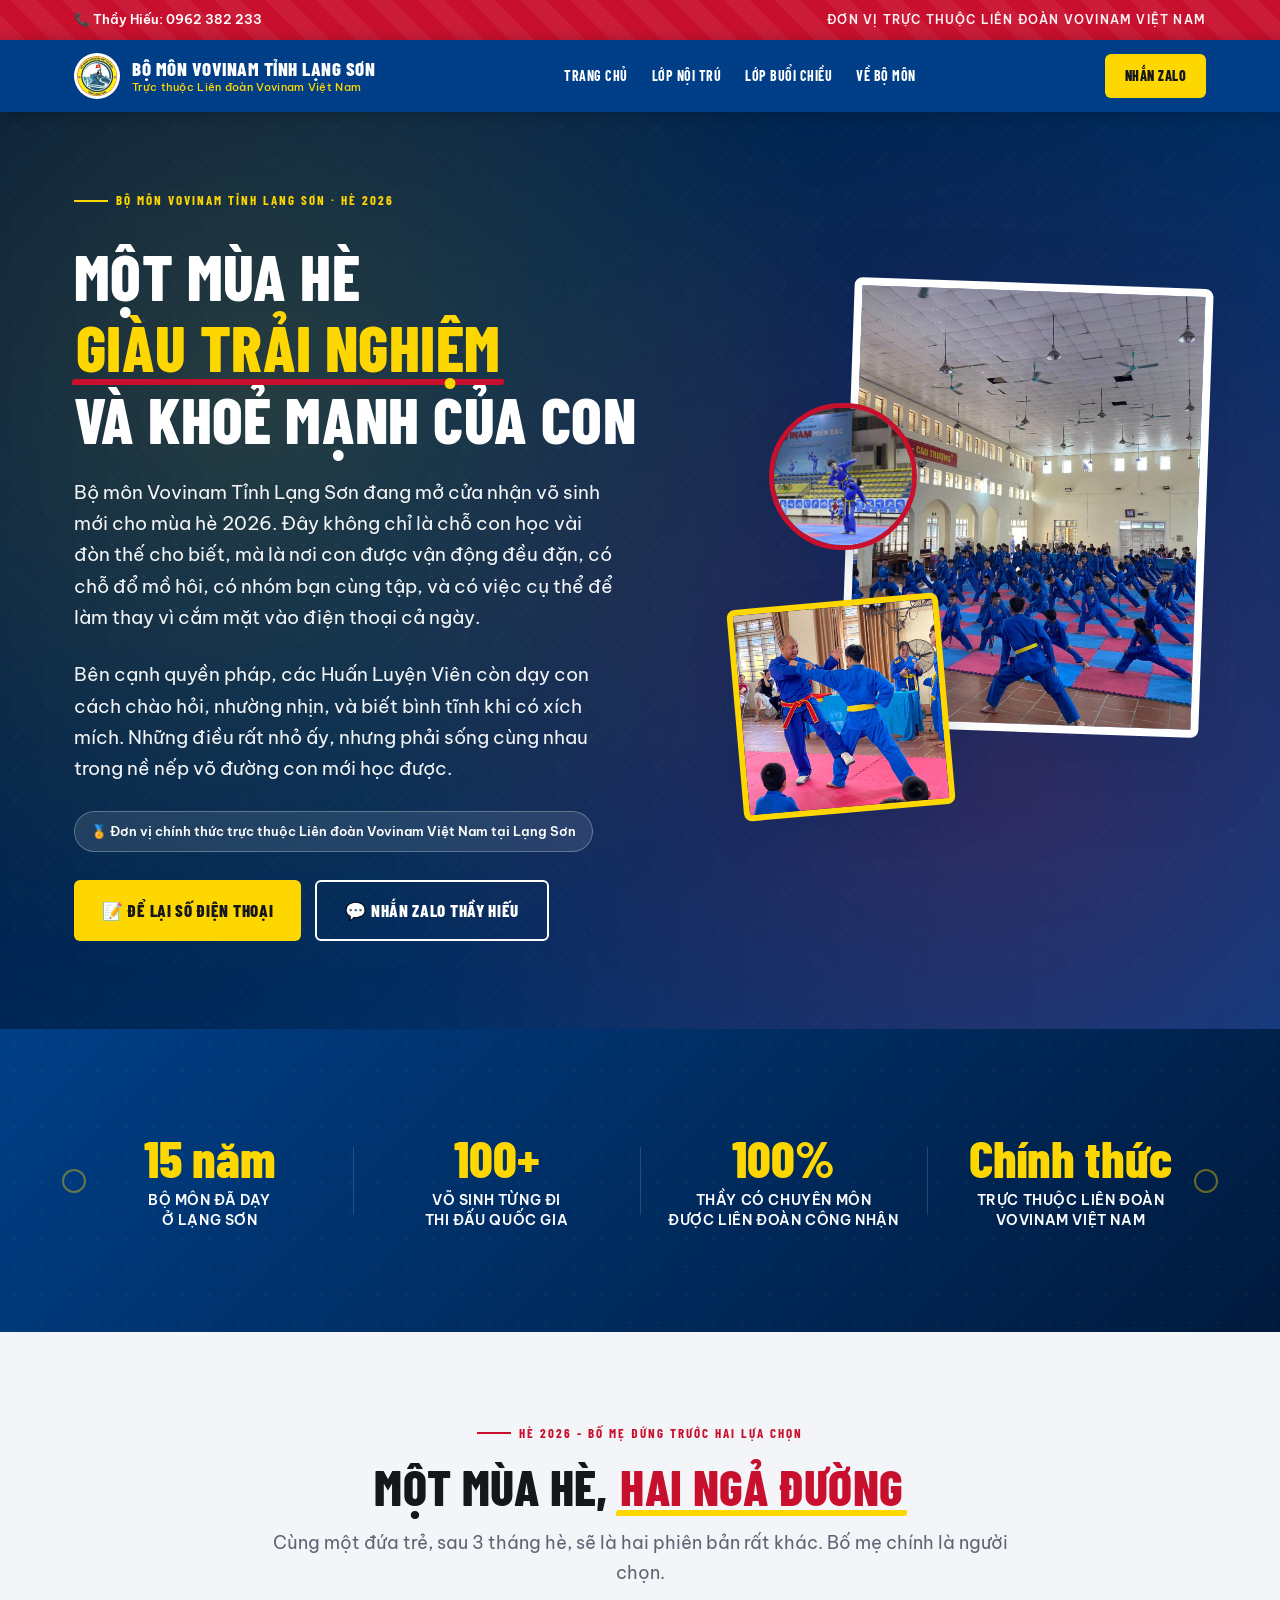
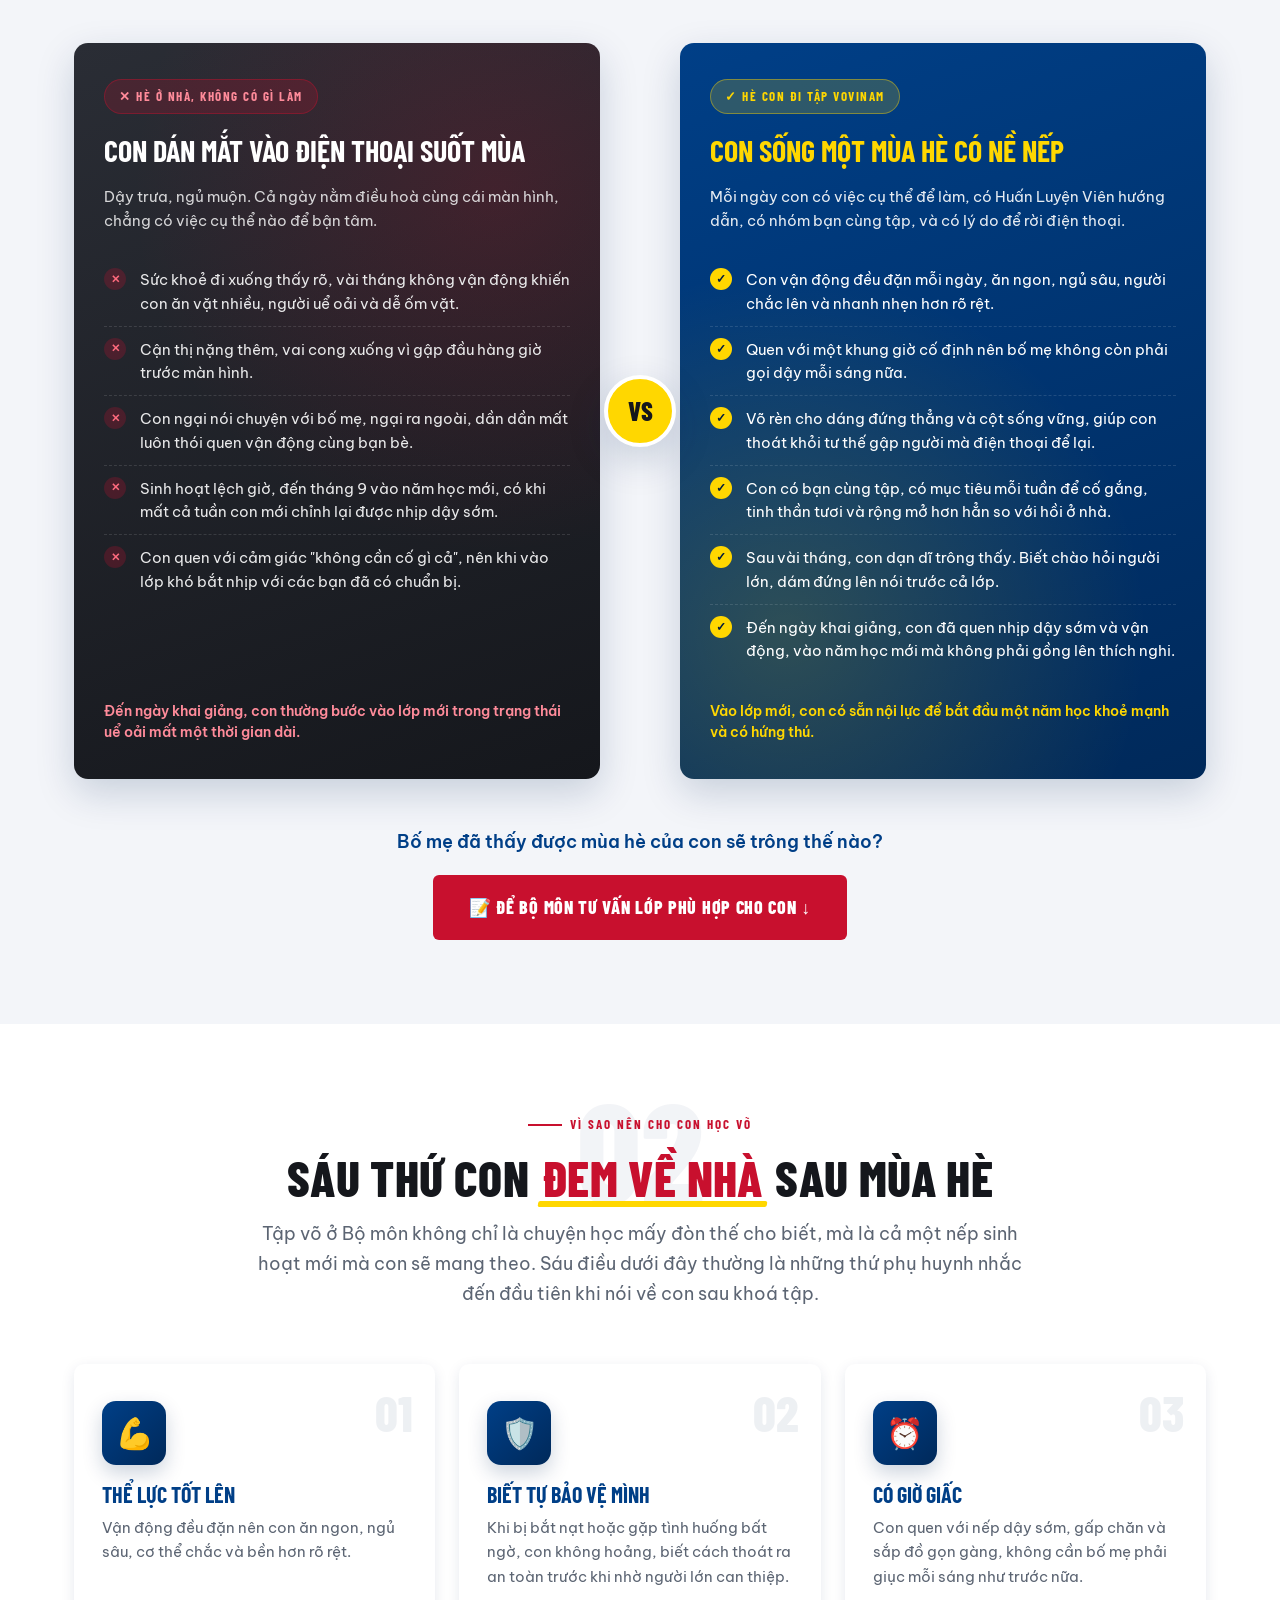
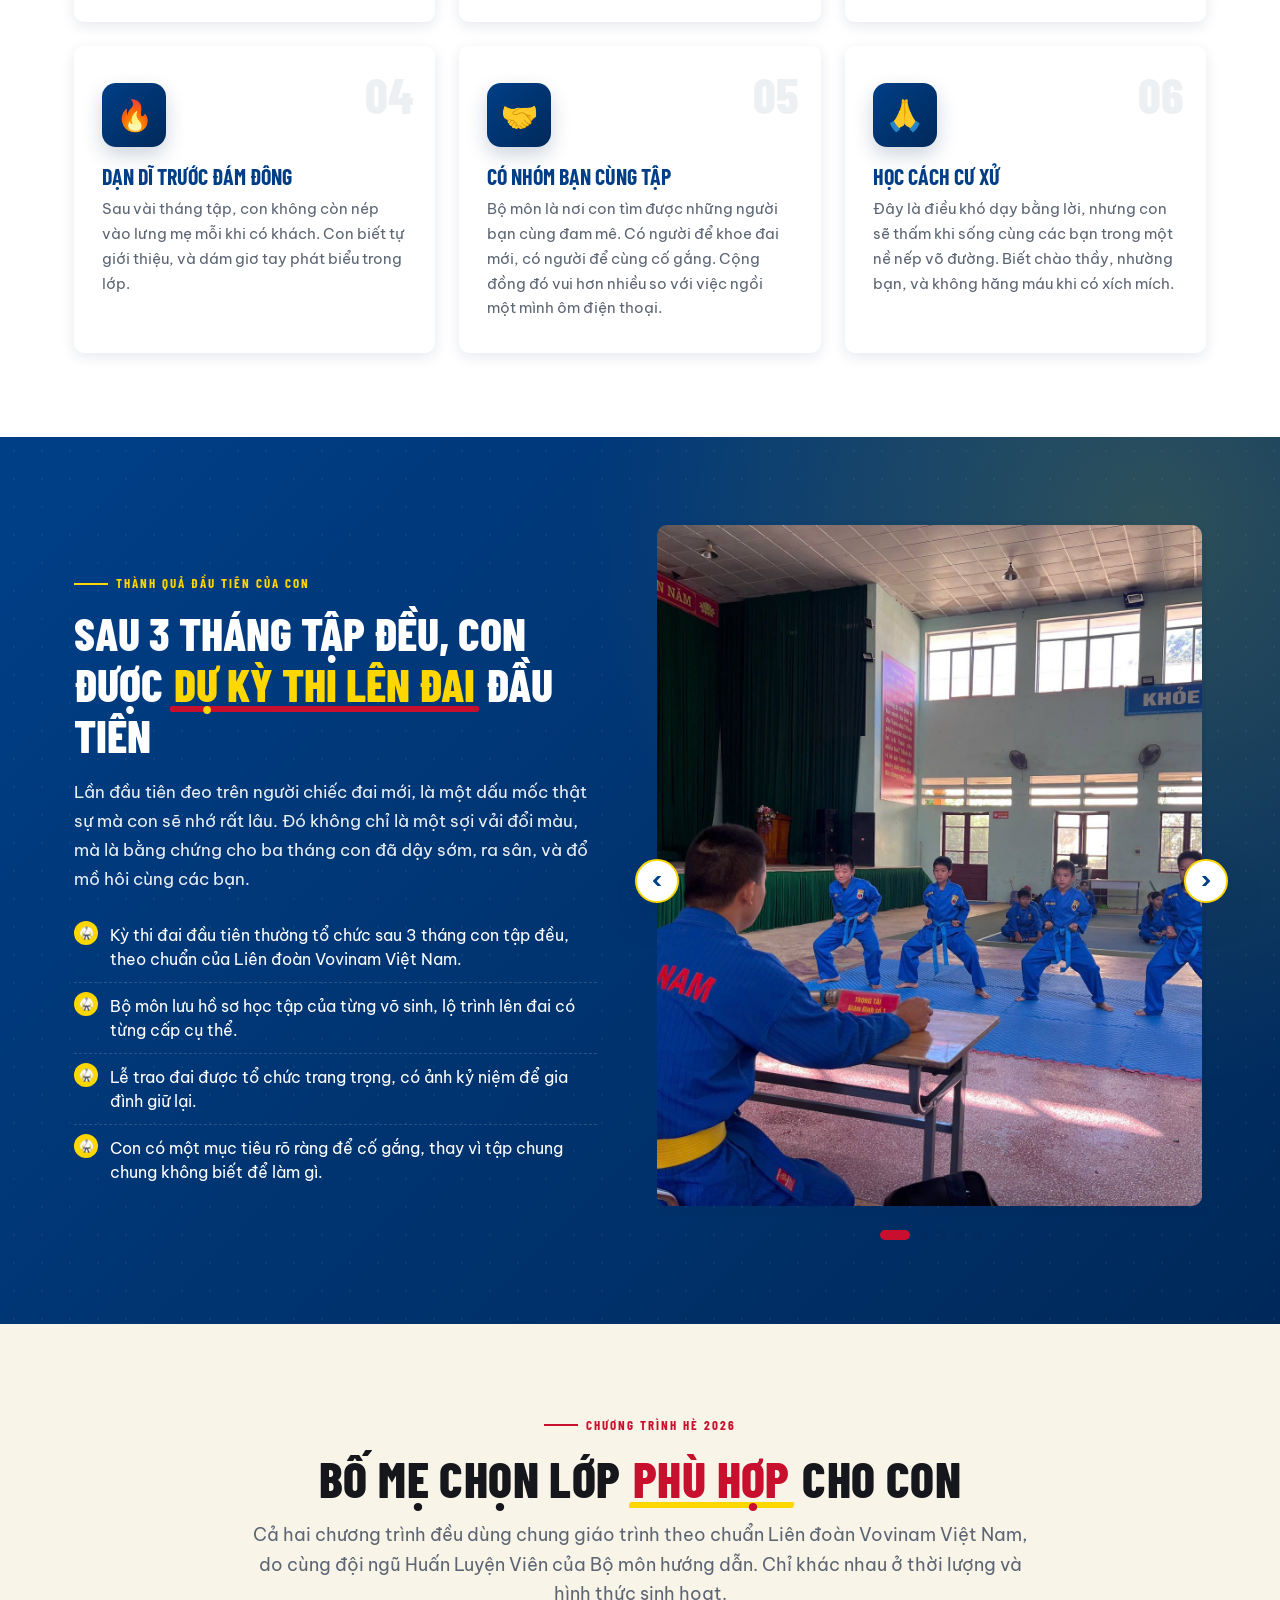
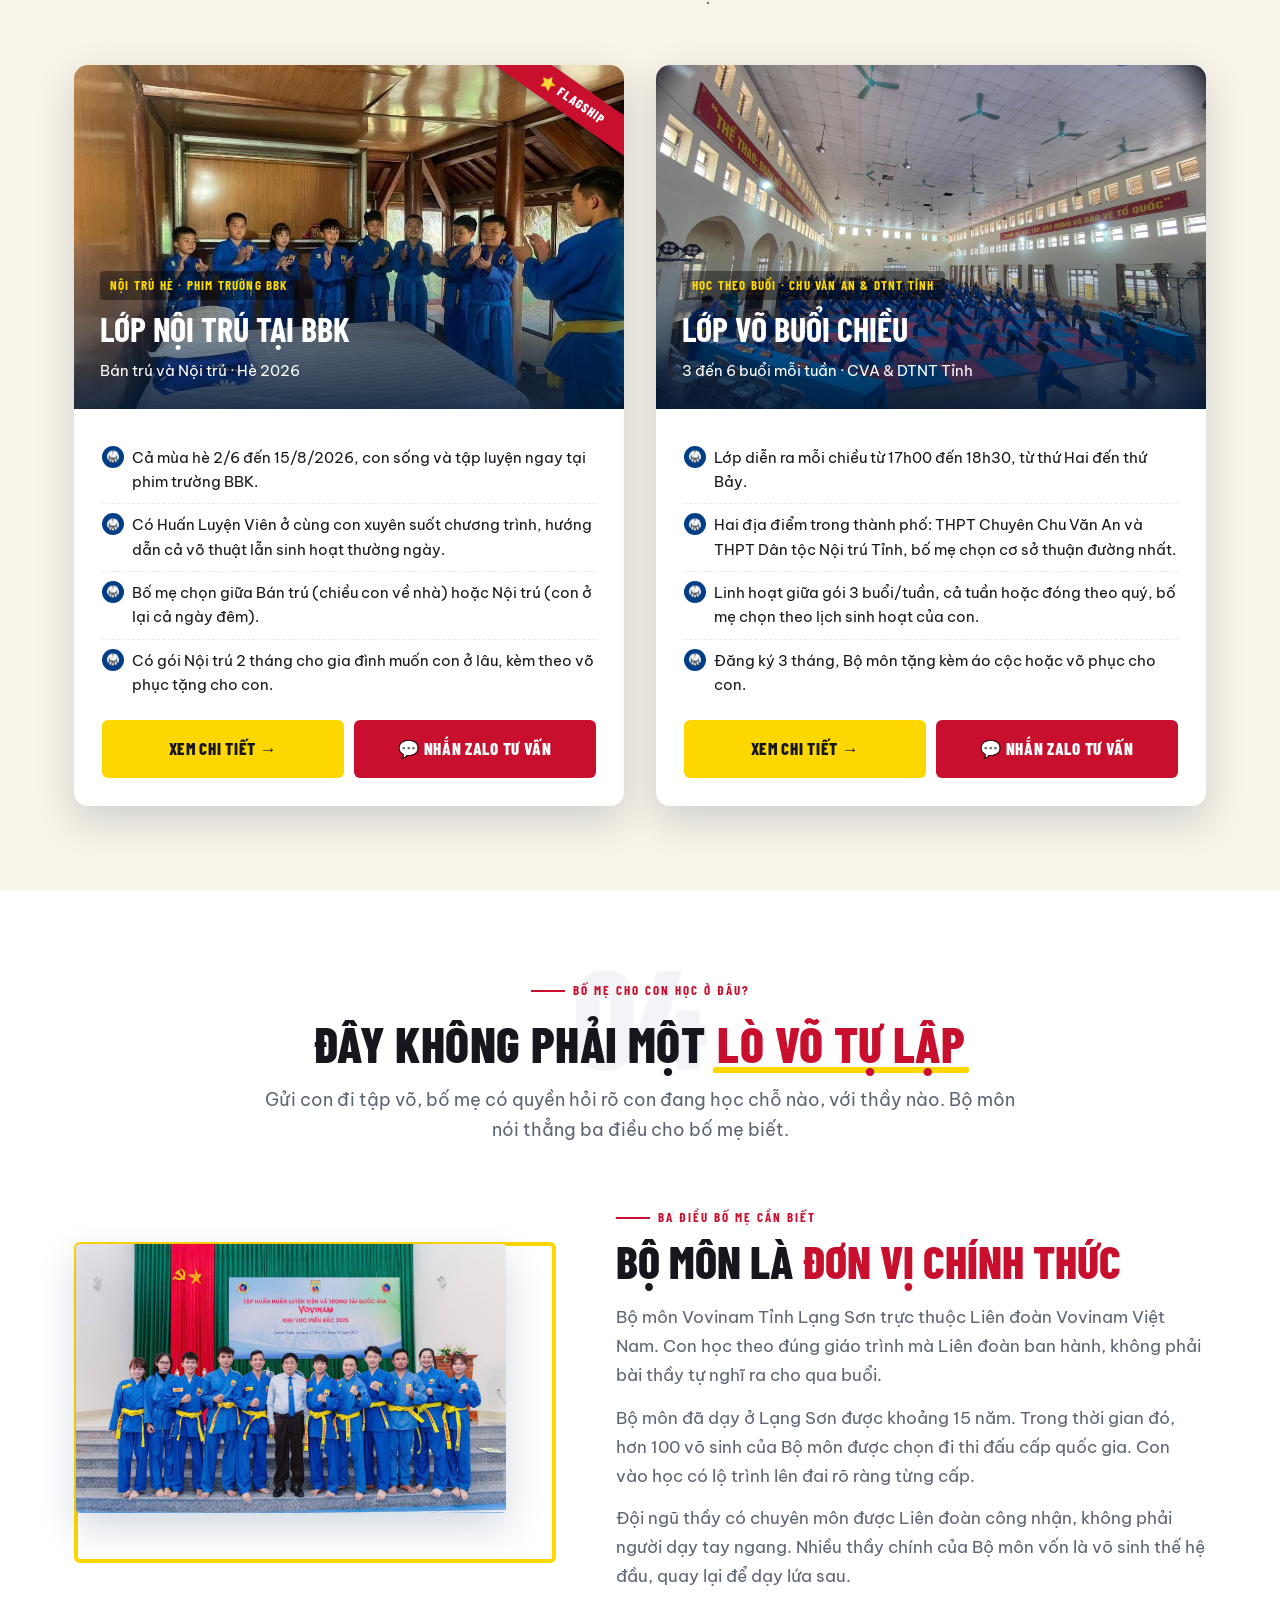
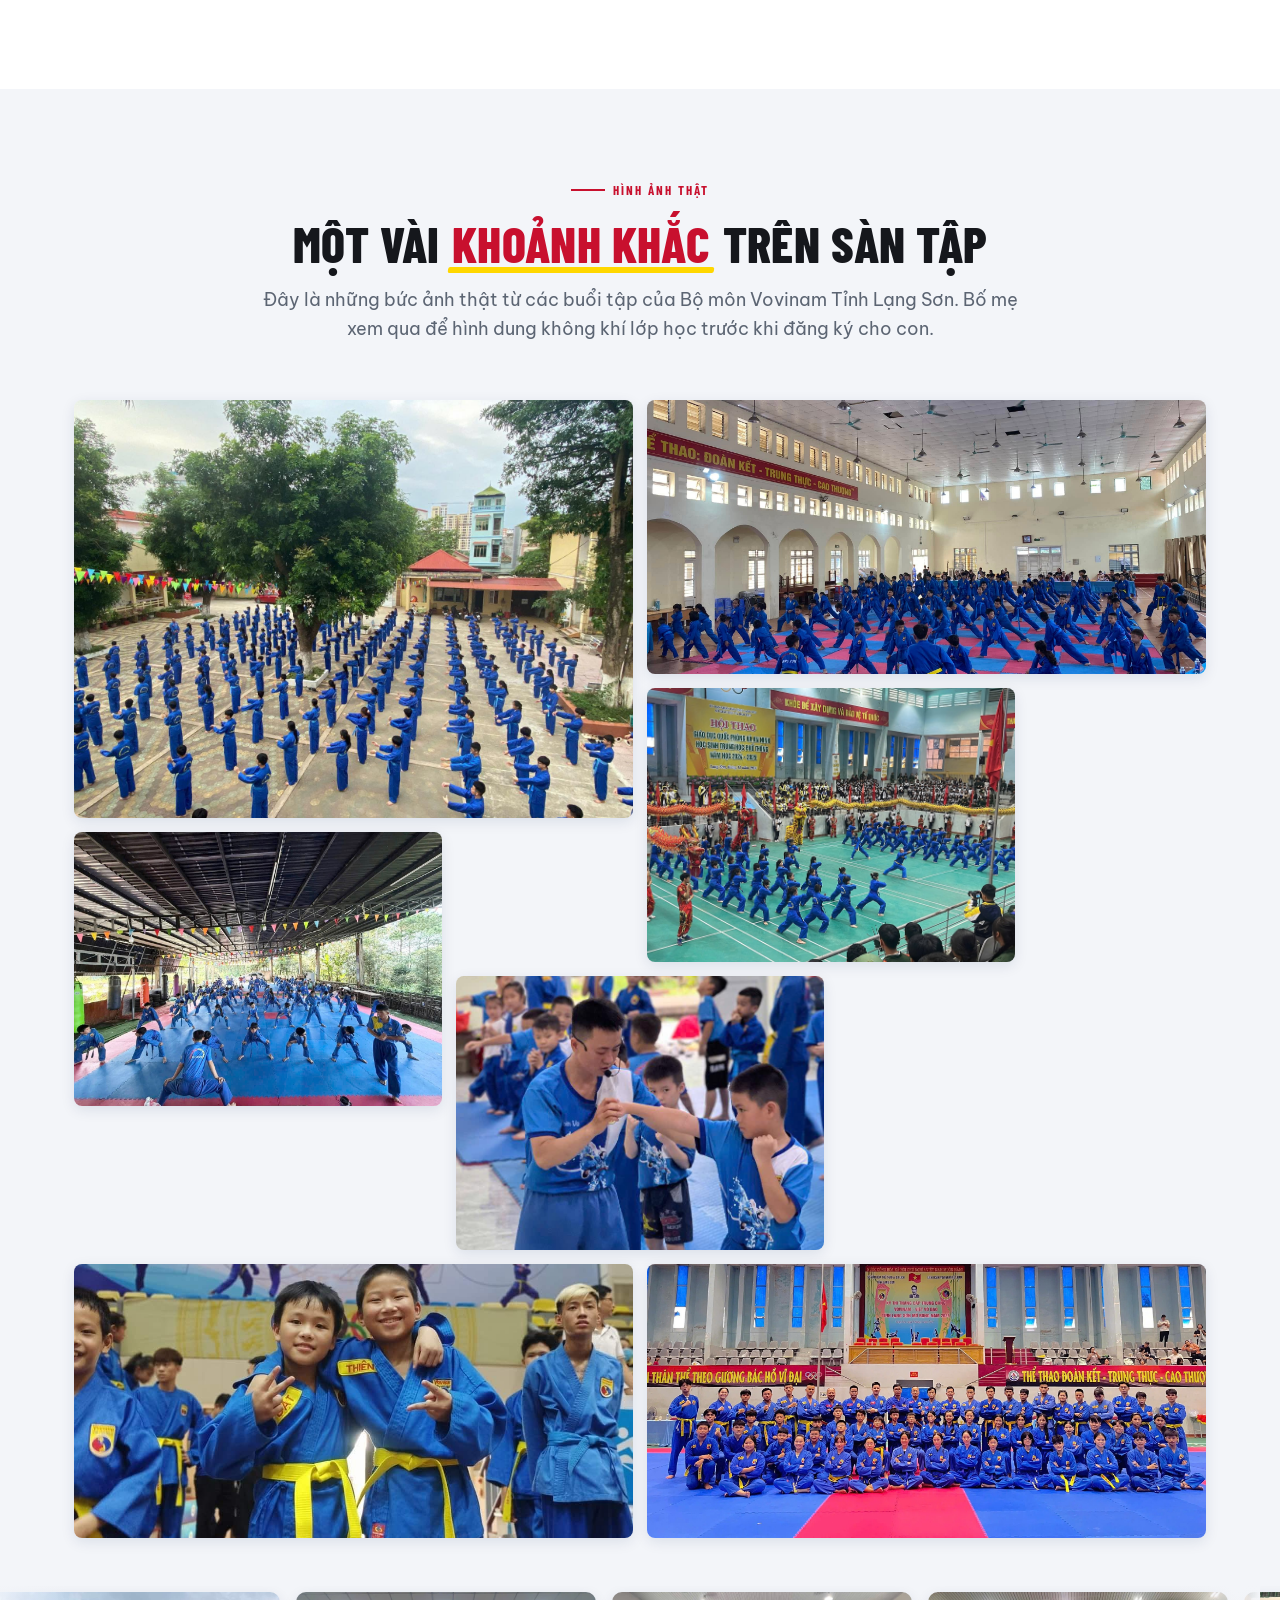
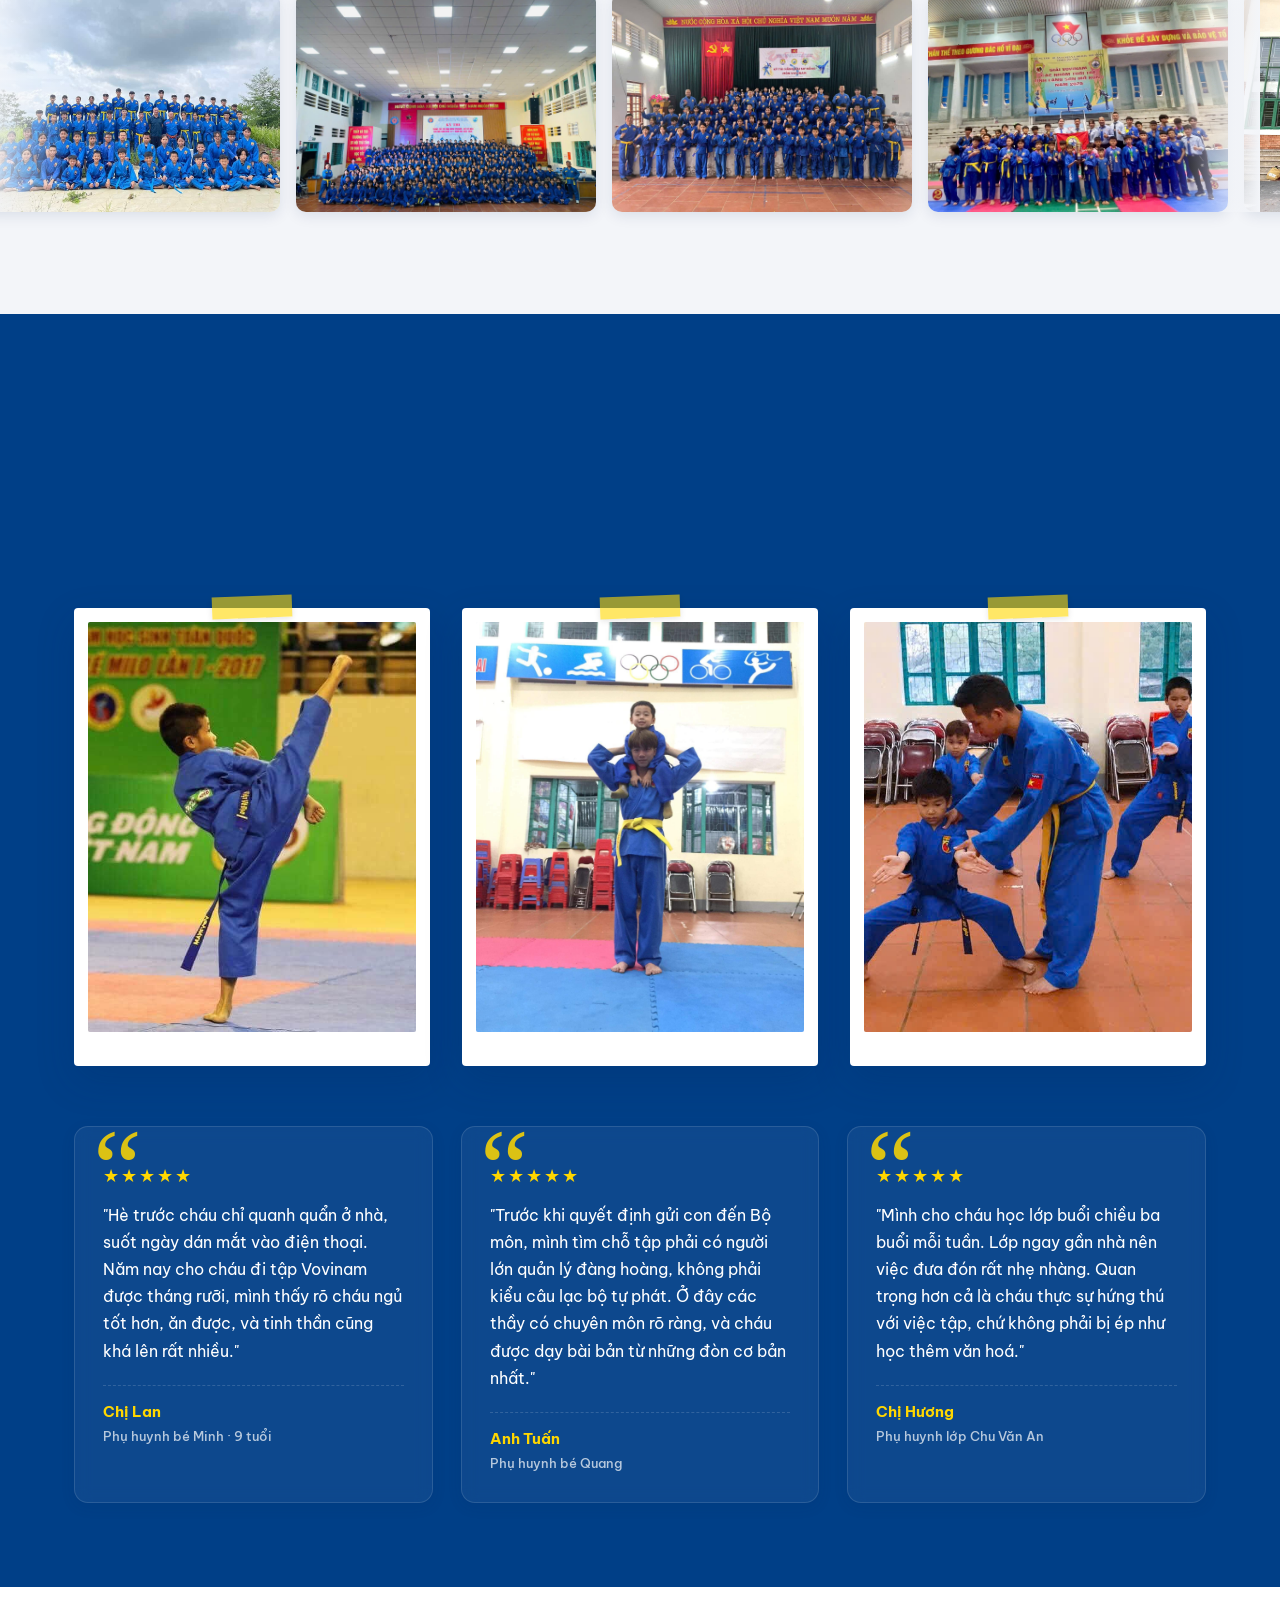
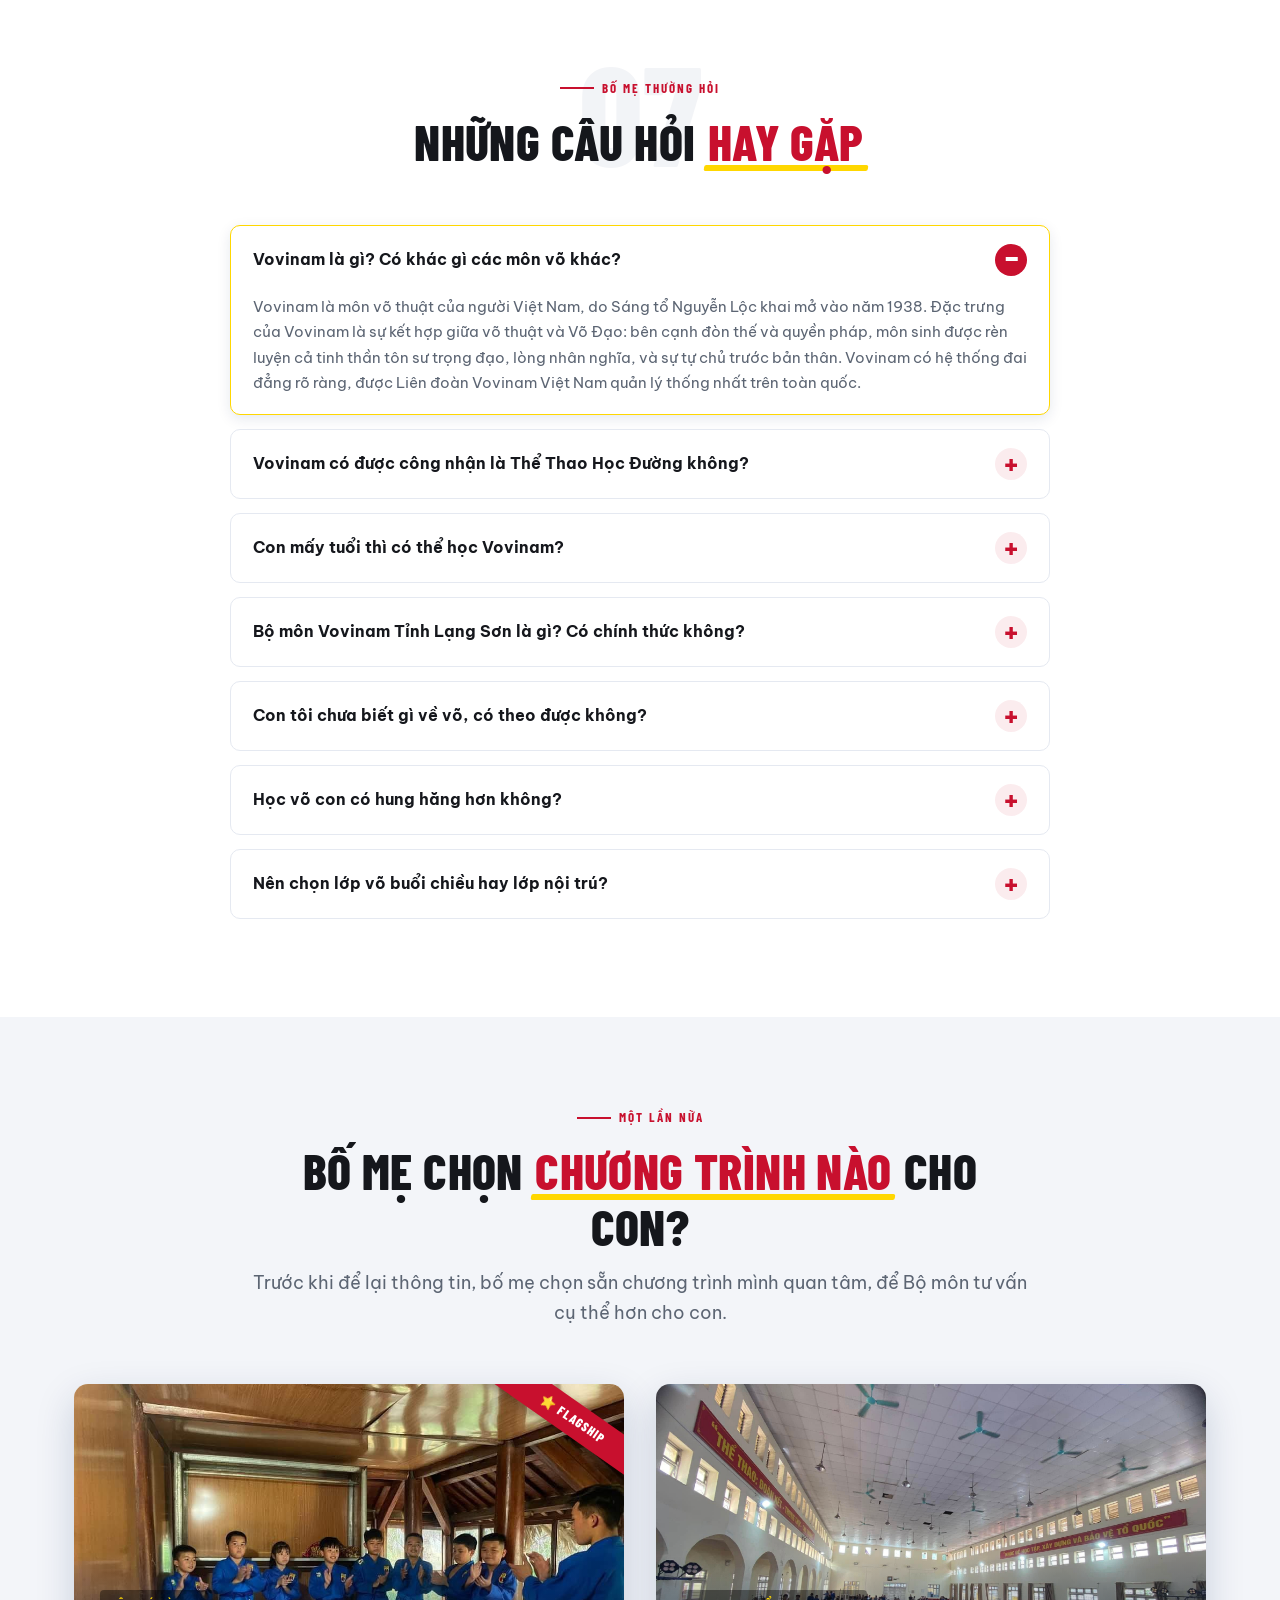
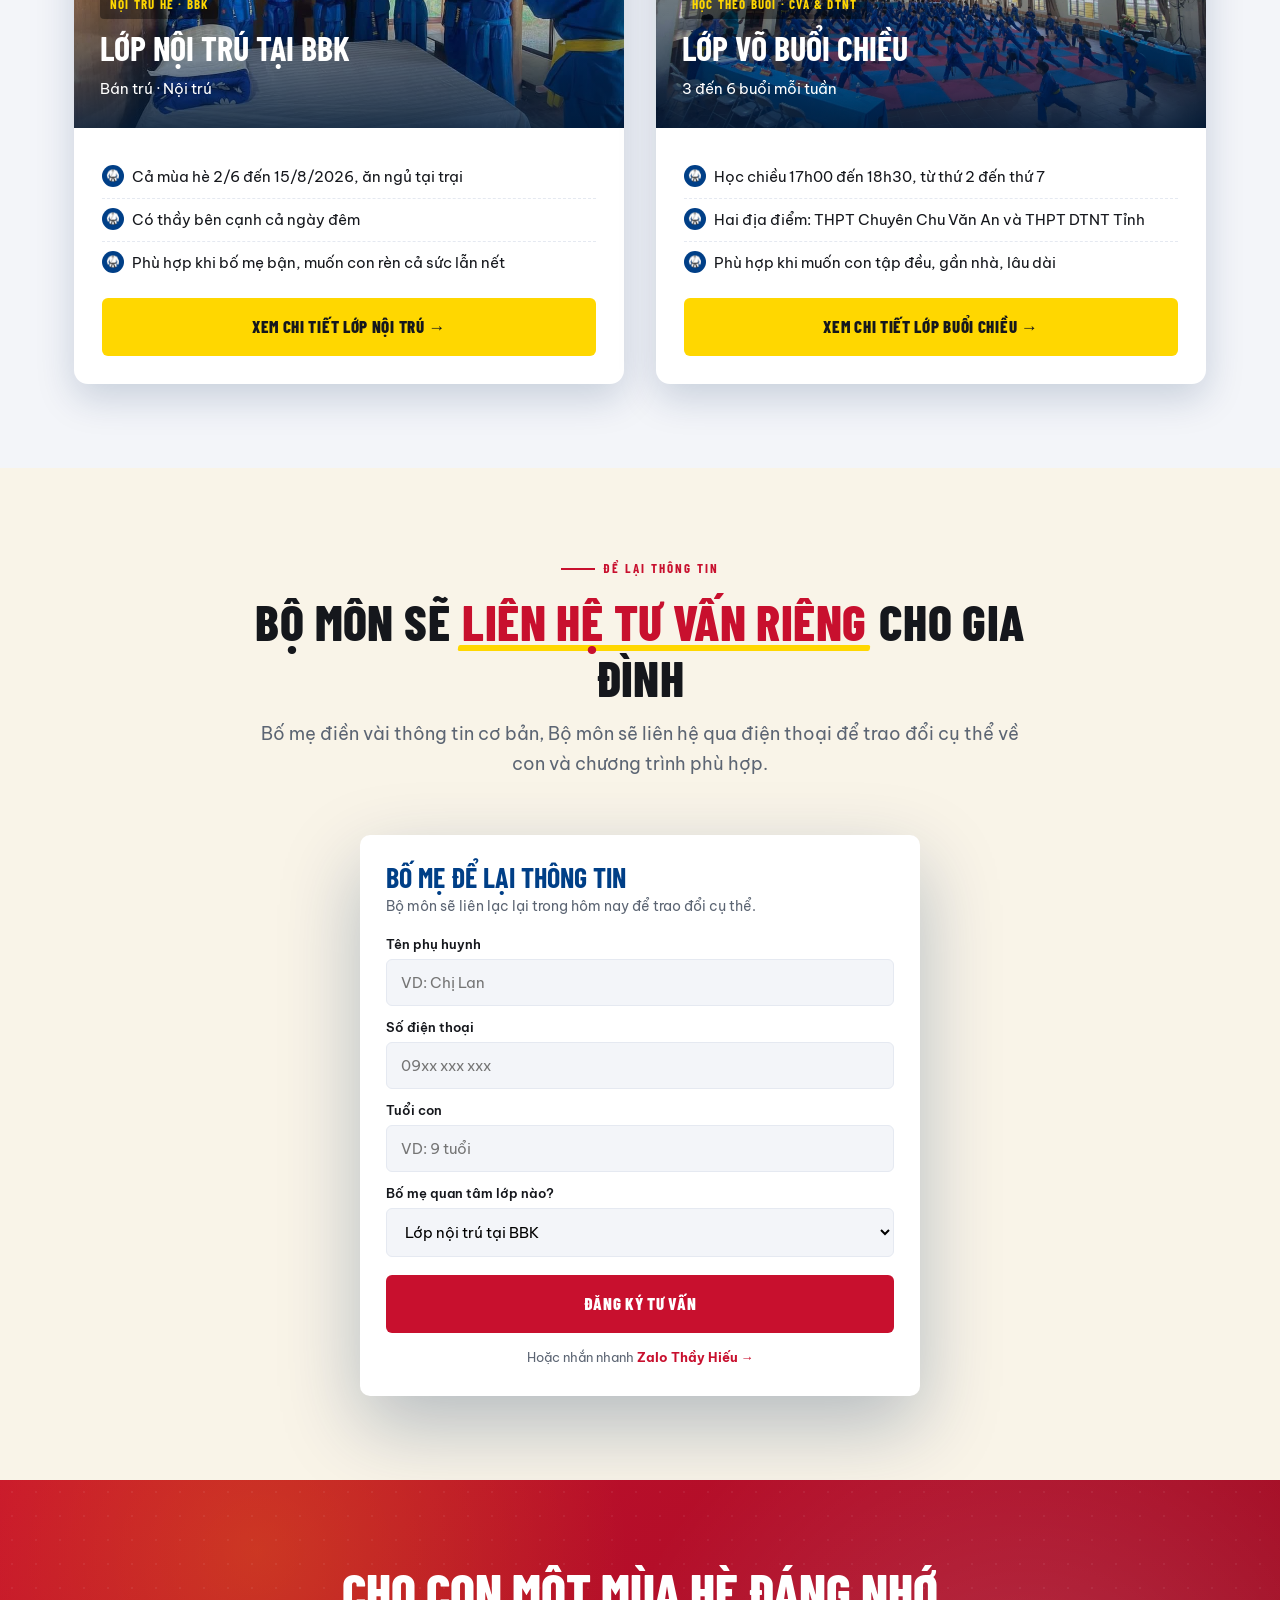
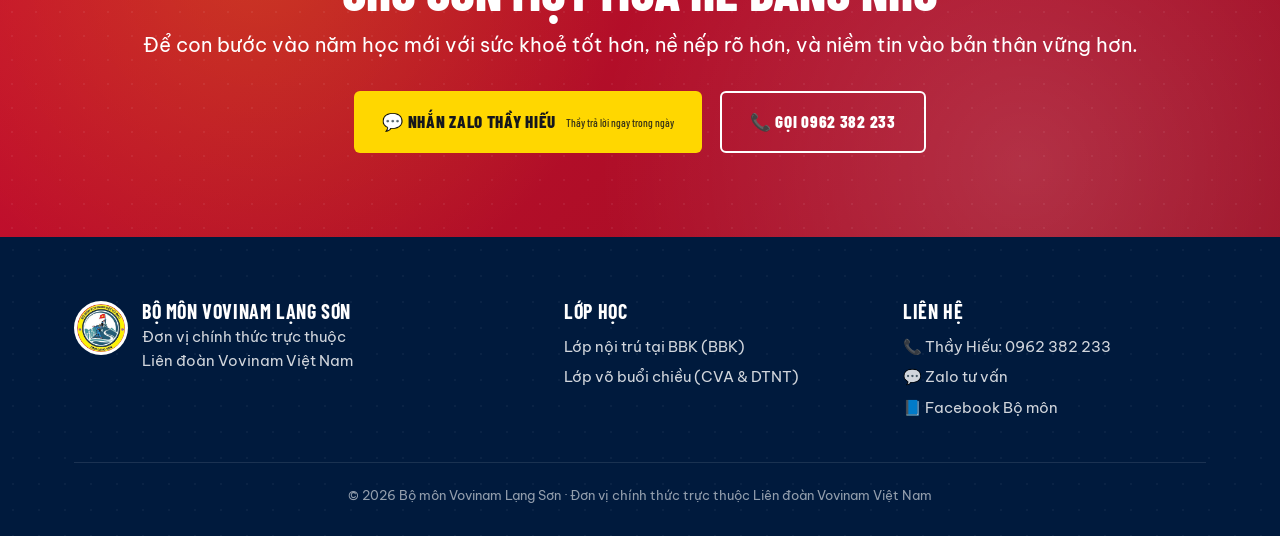
==== commit d2a09ecb: "fix: ẩn toàn bộ giá + thêm Zalo CTA section chọn lớp chính - Topbar 4 trang: bỏ span "Zalo tư vấn", " ====
--- a/index.html
+++ b/index.html
@@ -16,7 +16,6 @@
 <div class="topbar"><div class="wrap">
   <div class="left">
     <span>📞 Thầy Hiếu: 0962 382 233</span>
-    <span>💬 Zalo tư vấn</span>
   </div>
   <div class="right">Đơn vị trực thuộc Liên đoàn Vovinam Việt Nam</div>
 </div></div>
@@ -235,7 +234,7 @@
           <div class="top">
             <span class="kick">Nội trú hè · Phim trường BBK</span>
             <h3>Lớp nội trú tại BBK</h3>
-            <div class="from">Từ <b>3.000.000đ</b>/tháng · Bán trú và Nội trú</div>
+            <div class="from">Bán trú và Nội trú · Hè 2026</div>
           </div>
         </div>
         <div class="badge-corner">⭐ Flagship</div>
@@ -244,10 +243,13 @@
             <li>Cả mùa hè 2/6 đến 15/8/2026, con sống và tập luyện ngay tại phim trường BBK.</li>
             <li>Có Huấn Luyện Viên ở cùng con xuyên suốt chương trình, hướng dẫn cả võ thuật lẫn sinh hoạt thường ngày.</li>
             <li>Bố mẹ chọn giữa Bán trú (chiều con về nhà) hoặc Nội trú (con ở lại cả ngày đêm).</li>
-            <li>Đăng ký gói Nội trú 2 tháng còn 11.000.000đ, kèm theo võ phục tặng cho con.</li>
+            <li>Có gói Nội trú 2 tháng cho gia đình muốn con ở lâu, kèm theo võ phục tặng cho con.</li>
           </ul>
         </div>
-        <div class="foot"><a class="btn btn-vang btn-block" href="lop-an-ngu.html">Xem chi tiết Lớp Nội Trú →</a></div>
+        <div class="foot" style="display:flex; gap:10px; flex-wrap:wrap;">
+          <a class="btn btn-vang" style="flex:1 1 180px;" href="lop-an-ngu.html">Xem chi tiết →</a>
+          <a class="btn btn-do" style="flex:1 1 180px;" href="https://zalo.me/0962382233">💬 Nhắn Zalo tư vấn</a>
+        </div>
       </article>
 
       <article class="hubcard reveal delay-2">
@@ -256,18 +258,21 @@
           <div class="top">
             <span class="kick">Học theo buổi · Chu Văn An &amp; DTNT Tỉnh</span>
             <h3>Lớp võ buổi chiều</h3>
-            <div class="from">Từ <b>500.000đ</b>/tháng · 3 đến 6 buổi mỗi tuần</div>
+            <div class="from">3 đến 6 buổi mỗi tuần · CVA &amp; DTNT Tỉnh</div>
           </div>
         </div>
         <div class="body">
           <ul>
             <li>Lớp diễn ra mỗi chiều từ 17h00 đến 18h30, từ thứ Hai đến thứ Bảy.</li>
             <li>Hai địa điểm trong thành phố: THPT Chuyên Chu Văn An và THPT Dân tộc Nội trú Tỉnh, bố mẹ chọn cơ sở thuận đường nhất.</li>
-            <li>Linh hoạt giữa gói 3 buổi/tuần (500k) hoặc cả tuần (1 triệu), đóng quý còn 800k mỗi tháng.</li>
+            <li>Linh hoạt giữa gói 3 buổi/tuần, cả tuần hoặc đóng theo quý, bố mẹ chọn theo lịch sinh hoạt của con.</li>
             <li>Đăng ký 3 tháng, Bộ môn tặng kèm áo cộc hoặc võ phục cho con.</li>
           </ul>
         </div>
-        <div class="foot"><a class="btn btn-vang btn-block" href="lop-theo-gio.html">Xem chi tiết Lớp Võ Buổi Chiều →</a></div>
+        <div class="foot" style="display:flex; gap:10px; flex-wrap:wrap;">
+          <a class="btn btn-vang" style="flex:1 1 180px;" href="lop-theo-gio.html">Xem chi tiết →</a>
+          <a class="btn btn-do" style="flex:1 1 180px;" href="https://zalo.me/0962382233">💬 Nhắn Zalo tư vấn</a>
+        </div>
       </article>
     </div>
   </div>
@@ -386,7 +391,7 @@
       </div>
       <div class="tcard reveal delay-2">
         <div class="stars">★★★★★</div>
-        <blockquote>"Mình cho cháu học lớp buổi chiều ba buổi mỗi tuần. Học phí phải chăng, lớp lại ngay gần nhà nên việc đưa đón rất nhẹ nhàng. Quan trọng hơn cả là cháu thực sự hứng thú với việc tập, chứ không phải bị ép như học thêm văn hoá."</blockquote>
+        <blockquote>"Mình cho cháu học lớp buổi chiều ba buổi mỗi tuần. Lớp ngay gần nhà nên việc đưa đón rất nhẹ nhàng. Quan trọng hơn cả là cháu thực sự hứng thú với việc tập, chứ không phải bị ép như học thêm văn hoá."</blockquote>
         <div class="who">
           <div class="nm">Chị Hương<small>Phụ huynh lớp Chu Văn An</small></div>
         </div>
@@ -452,7 +457,7 @@
           <div class="top">
             <span class="kick">Nội trú hè · BBK</span>
             <h3>Lớp nội trú tại BBK</h3>
-            <div class="from">Từ <b>3.000.000đ</b>/tháng</div>
+            <div class="from">Bán trú · Nội trú</div>
           </div>
         </div>
         <div class="badge-corner">⭐ Flagship</div>
@@ -472,7 +477,7 @@
           <div class="top">
             <span class="kick">Học theo buổi · CVA &amp; DTNT</span>
             <h3>Lớp võ buổi chiều</h3>
-            <div class="from">Từ <b>500.000đ</b>/tháng</div>
+            <div class="from">3 đến 6 buổi mỗi tuần</div>
           </div>
         </div>
         <div class="body">
@@ -573,6 +578,6 @@
   <a class="btn btn-vang" href="tel:0962382233">📞 Gọi tư vấn</a>
 </div>
 
-<script src="scripts.js" defer></script>
+<script src="scripts.js?v=20260528-2225" defer></script>
 </body>
 </html>
